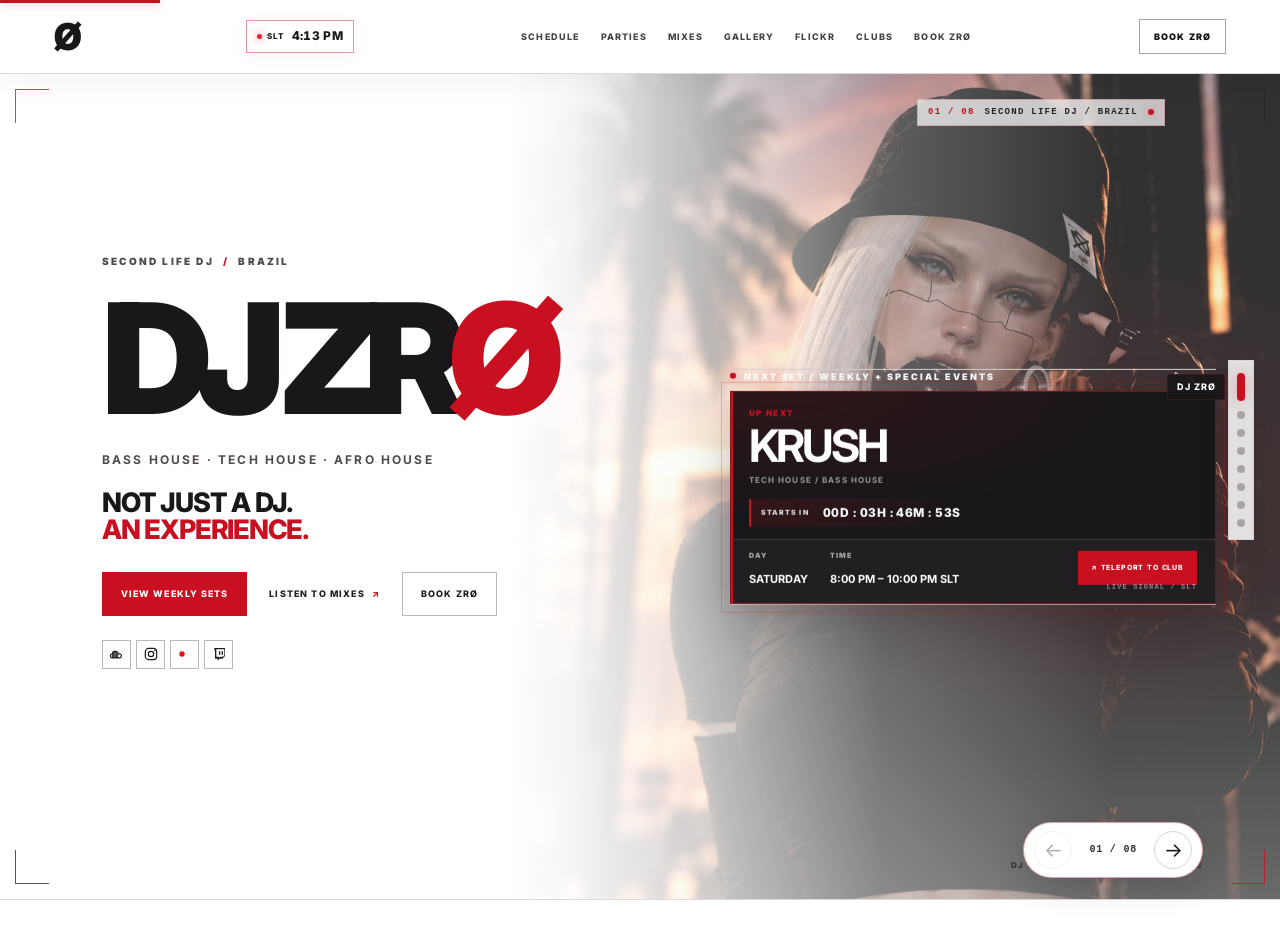
==== index.html @ ef388327 "Add one-time Music for the Soul set" ====
<!doctype html><html lang="en"><head><meta charset="utf-8"><meta name="viewport" content="width=device-width, initial-scale=1"><meta name="description" content="DJ ZRØ — Bass House, Tech House & Afro House. Second Life DJ, mixes, performances, gallery and bookings."><title>DJ ZRØ | Official Website</title><link rel="stylesheet" href="style.css?v=20261015-dc-rhythms-oct16"><link rel="stylesheet" href="presentation.css?v=20261119-minimal-agenda-4"></head><body><header class="topbar"><a class="logo" href="#home" aria-label="DJ ZRØ">Ø</a><div class="slt-clock" role="timer" aria-label="Second Life Time"><span class="slt-clock-label"><i aria-hidden="true"></i>SLT</span><time id="slt-time" aria-live="off">--:--</time></div><nav><a href="#agenda">SCHEDULE</a><a href="#festas">PARTIES</a><a href="#mixes">MIXES</a><a href="#gallery">GALLERY</a><a href="#flickr">FLICKR</a><a href="#residencies">CLUBS</a><a href="#booking">BOOK ZRØ</a></nav><div class="header-actions"><a class="top-book" href="#booking">BOOK ZRØ</a></div></header><main><section id="home" class="hero"><div class="hero-photo" aria-hidden="true"><img src="avatar-01.webp" alt="" fetchpriority="high"></div><div class="hero-content"><p class="eyebrow">SECOND LIFE DJ <span>/</span> BRAZIL</p><h1>DJ ZR<span>Ø</span></h1><p class="hero-sub">BASS HOUSE · TECH HOUSE · AFRO HOUSE</p><p class="hero-line">NOT JUST A DJ.<br><em>AN EXPERIENCE.</em></p><div class="hero-actions"><a class="button" href="#agenda">VIEW WEEKLY SETS</a><a class="text-link" href="#mixes">LISTEN TO MIXES <span>↗</span></a><a class="button hero-book-button" href="#booking">BOOK ZRØ</a></div><div class="hero-socials top-socials" aria-label="DJ ZRØ social links"><a href="https://soundcloud.com/zero9123892174515" target="_blank" rel="noopener noreferrer" aria-label="SoundCloud"><svg viewBox="0 0 24 24" aria-hidden="true" focusable="false"><path d="M2 14.1c0-1 .8-1.8 1.8-1.8.2 0 .4 0 .6.1A5.2 5.2 0 0 1 9.5 8c2.4 0 4.4 1.6 5 3.8h1.1a3 3 0 1 1 0 6H5.1A3.1 3.1 0 0 1 2 14.7v-.6Zm3-2.5v5.7m2-7.7v7.7m2-9.4v9.4m2-8.6v8.6m2-5.7v5.7" fill="none" stroke="currentColor" stroke-width="1.6" stroke-linecap="round" stroke-linejoin="round"/></svg></a><a href="https://www.instagram.com/zro.dj/" target="_blank" rel="noopener noreferrer" aria-label="Instagram"><svg viewBox="0 0 24 24" aria-hidden="true" focusable="false"><rect x="3.5" y="3.5" width="17" height="17" rx="5" fill="none" stroke="currentColor" stroke-width="1.8"/><circle cx="12" cy="12" r="4" fill="none" stroke="currentColor" stroke-width="1.8"/><circle cx="17.6" cy="6.8" r="1.1" fill="currentColor"/></svg></a><a href="https://www.flickr.com/people/199928464@N02/" target="_blank" rel="noopener noreferrer" aria-label="Flickr"><svg viewBox="0 0 24 24" aria-hidden="true" focusable="false"><circle cx="7.5" cy="12" r="4" fill="#e50914"/><circle cx="16.5" cy="12" r="4" fill="#f7f7f5"/></svg></a><a href="https://www.twitch.tv/sensessj" target="_blank" rel="noopener noreferrer" aria-label="Twitch"><svg viewBox="0 0 24 24" aria-hidden="true" focusable="false"><path d="M5 3h16v12l-4 4h-4l-3 3v-3H6V6l-1 1V3Zm3 2v11h4v2l2-2h4l2-2V5H8Zm4 3h2v5h-2V8Zm4 0h2v5h-2V8Z" fill="currentColor"/></svg></a></div></div><div class="hero-next-set next-set-section"><div class="next-set-label"><span class="live-dot" aria-hidden="true"></span><p class="eyebrow">NEXT SET / WEEKLY + SPECIAL EVENTS</p></div><div class="next-set-card"><div class="next-set-main"><span id="nextSetStatus">UP NEXT</span><h2 id="nextSetClub">KRUSH</h2><p id="nextSetStyle">TECH HOUSE / BASS HOUSE</p><div class="next-set-countdown" aria-label="Countdown to the next set"><span id="nextSetCountdownLabel">STARTS IN</span><b id="nextSetCountdown" aria-live="off">--D : --H : --M : --S</b></div></div><div class="next-set-meta"><div><span>DAY</span><b id="nextSetDay">TUESDAY</b></div><div><span>TIME</span><b id="nextSetTime">12:00 PM – 2:00 PM SLT</b></div><a id="nextSetTeleport" class="button" href="https://maps.secondlife.com/secondlife/Love%20is%20Love/74/9/2086" target="_blank" rel="noopener noreferrer">↗ TELEPORT TO CLUB</a></div></div></div><div class="hero-caption"><span>DJ ZRØ</span><i></i><span>LIVE IN SECOND LIFE</span></div></section><section id="agenda" class="section"><p class="eyebrow">01 / WEEKLY SETS</p><div class="agenda-head"><h2>WEEKLY<br><em>SETS.</em></h2><p>RESIDENTS + ONE-TIME SETS · ALL TIMES IN SLT</p></div><div class="agenda-list"><div class="event"><div><strong>MON</strong><small class="event-frequency is-weekly">WEEKLY</small></div><div><b>DJ ZRØ — SIRENS BEACH</b><span>WEEKLY RESIDENT SET · 12:00 AM – 2:00 AM SLT</span></div><div class="event-tag">MONDAY</div></div><div class="event"><div><strong>TUE</strong><small class="event-frequency is-weekly">WEEKLY</small></div><div><b>DJ ZRØ — KRUSH</b><span>TECH HOUSE / BASS HOUSE · 12:00 PM – 2:00 PM SLT</span></div><div class="event-tag">TUESDAY</div></div><div class="event special-event"><div><strong>TUE</strong><small class="event-frequency is-one-time">ONE-TIME</small><small class="event-date">DEC 15</small></div><div><b>DJ ZRØ — ONYX</b><span>ONE-TIME SET · 10:00 AM SLT</span></div><div class="event-tag">TUESDAY · DEC 15, 2026</div><div class="event-actions"><a class="teleport-button" href="https://maps.secondlife.com/secondlife/Angel%20Bliss/35/80/2502" target="_blank" rel="noopener noreferrer">↗ TELEPORT TO ONYX</a></div></div><div class="event"><div><strong>WED</strong><small class="event-frequency is-weekly">WEEKLY</small></div><div><b>DJ ZRØ — GOLDEN CROWS</b><span>WEEKLY RESIDENT SET · 10:30 PM – 12:00 AM SLT</span></div><div class="event-tag">WEDNESDAY</div></div><div class="event"><div><strong>FRI</strong><small class="event-frequency is-weekly">WEEKLY</small></div><div><b>DJ ZRØ — SOHO CLUB</b><span>TECH HOUSE / BASS HOUSE · 9:00 AM – 10:30 AM SLT</span></div><div class="event-tag">FRIDAY</div></div><div class="event special-event"><div><strong>FRI</strong><small class="event-frequency is-one-time">ONE-TIME</small><small class="event-date">NOV 27</small></div><div><b>DJ ZRØ — MUSIC FOR THE SOUL</b><span>TECH HOUSE · 10:00 AM SLT</span></div><div class="event-tag">FRIDAY · NOV 27, 2026</div><div class="event-actions"><a class="teleport-button" href="https://maps.secondlife.com/secondlife/Falling%20Rose/43/35/2006" target="_blank" rel="noopener noreferrer">↗ TELEPORT TO MUSIC FOR THE SOUL</a></div></div><div class="event"><div><strong>FRI</strong><small class="event-frequency is-weekly">WEEKLY</small></div><div><b>DJ ZRØ — GOLDEN CROWS</b><span>WEEKLY RESIDENT SET · 4:30 PM – 6:00 PM SLT</span></div><div class="event-tag">FRIDAY</div></div><div class="event"><div><strong>SAT</strong><small class="event-frequency is-weekly">WEEKLY</small></div><div><b>DJ ZRØ — MUSIC FOR THE SOUL</b><span>TECH HOUSE · 8:30 AM SLT</span></div><div class="event-tag">SATURDAY</div><div class="event-actions"><a class="teleport-button" href="https://maps.secondlife.com/secondlife/Falling%20Rose/43/35/2006" target="_blank" rel="noopener noreferrer">↗ TELEPORT TO MUSIC FOR THE SOUL</a></div></div><div class="event"><div><strong>SAT</strong><small class="event-frequency is-weekly">WEEKLY</small></div><div><b>DJ ZRØ — KRUSH</b><span>TECH HOUSE / BASS HOUSE · 8:00 PM – 10:00 PM SLT</span></div><div class="event-tag">SATURDAY</div></div><div class="event"><div><strong>SAT</strong><small class="event-frequency is-weekly">WEEKLY</small></div><div><b>DJ ZRØ — THE INDECENT CLUB</b><span>TECH HOUSE / BASS HOUSE · 10:30 PM – 12:00 AM SLT</span></div><div class="event-tag">SATURDAY</div><div class="event-actions"><a class="teleport-button" href="http://maps.secondlife.com/secondlife/Red%20Room/225/30/2010" target="_blank" rel="noopener noreferrer">↗ TELEPORT TO INDECENT</a></div></div></div><p class="note">Resident sets and one-time appearances. All times shown in SLT.</p></section><section id="festas" class="section parties-section" aria-labelledby="parties-title"><div class="parties-heading"><div><p class="eyebrow">FEATURED / PARTY FLYERS</p><h2 id="parties-title">PARTY<br><em>FLYERS.</em></h2></div><p class="parties-intro">DJ ZRØ · LIVE IN SECOND LIFE</p></div><div class="party-carousel" data-party-carousel role="region" aria-roledescription="carousel" aria-label="DJ ZRØ party flyers"><div class="party-carousel-toolbar"><span class="party-count" data-party-count aria-live="polite">01 <i>/</i> 05</span><div class="party-controls"><button class="party-arrow" type="button" data-party-prev aria-label="Previous flyer" aria-controls="party-track">←</button><button class="party-arrow" type="button" data-party-next aria-label="Next flyer" aria-controls="party-track">→</button></div></div><div class="party-track" id="party-track" tabindex="0" aria-label="Scroll through party flyers"><article class="party-card" data-event-date="2026-10-10" data-event-minute="1200" role="group" aria-roledescription="slide" aria-label="1 of 5"><button class="party-flyer-open" type="button" data-full="flyers/krush-night-2026-10-10.png" aria-label="Enlarge the Krush Night flyer"><span class="party-image-frame"><img src="flyers/krush-night-2026-10-10.png" alt="Club Krush presents DJ ZRØ Krush Night, Saturday October 10, 8 to 10 PM SLT" loading="lazy"></span><span class="party-open-label">OPEN FLYER <b>↗</b></span></button><div class="party-card-info"><div><span class="party-kicker">SATURDAY · OCT 10, 2026</span><h3>KRUSH NIGHT</h3><p>CLUB KRUSH <i>·</i> 8:00 PM – 10:00 PM SLT</p></div><span class="party-index">01</span></div></article><article class="party-card" data-event-date="2026-10-10" data-event-minute="1350" role="group" aria-roledescription="slide" aria-label="2 of 5"><button class="party-flyer-open" type="button" data-full="flyers/indecent-club-2026-10-10.png" aria-label="Enlarge The Indecent Club flyer"><span class="party-image-frame"><img src="flyers/indecent-club-2026-10-10.png" alt="Special set by DJ ZRØ at The Indecent Club, Saturday October 10, 10:30 PM to midnight SLT" loading="lazy"></span><span class="party-open-label">OPEN FLYER <b>↗</b></span></button><div class="party-card-info"><div><span class="party-kicker">SATURDAY · OCT 10, 2026 · SPECIAL SET</span><h3>THE INDECENT CLUB</h3><p>DJ ZRØ <i>·</i> 10:30 PM – 12:00 AM SLT</p></div><span class="party-index">02</span></div></article><article class="party-card" data-event-date="2026-10-24" data-event-minute="1020" role="group" aria-roledescription="slide" aria-label="3 of 5"><button class="party-flyer-open" type="button" data-full="flyers/sim-launch-party-2026-10-24.webp" aria-label="Enlarge the SIM Launch Party flyer"><span class="party-image-frame"><img src="flyers/sim-launch-party-2026-10-24.webp" alt="SIM Launch Party at Rootwoven Studios, Saturday October 24, DJ ZRØ at 5 PM SLT" loading="lazy"></span><span class="party-open-label">OPEN FLYER <b>↗</b></span></button><div class="party-card-info"><div><span class="party-kicker">SATURDAY · OCT 24, 2026 · SPECIAL EVENT</span><h3>SIM LAUNCH PARTY</h3><p>ROOTWOVEN STUDIOS <i>·</i> 5:00 PM SLT</p></div><span class="party-index">03</span></div></article><article class="party-card" data-event-date="2026-10-15" data-event-minute="1020" role="group" aria-roledescription="slide" aria-label="4 of 5"><button class="party-flyer-open" type="button" data-full="flyers/melt-festival-2026-10-15.webp" aria-label="Enlarge the M.E.L.T Festival flyer"><span class="party-image-frame"><img src="flyers/melt-festival-2026-10-15.webp" alt="M.E.L.T Festival, October 15 to 18, 2026, DJ ZRØ on the House lineup Thursday October 15 at 5 PM SLT" loading="lazy"></span><span class="party-open-label">OPEN FLYER <b>↗</b></span></button><div class="party-card-info"><div><span class="party-kicker">THURSDAY · OCT 15, 2026 · FESTIVAL SET</span><h3>M.E.L.T FESTIVAL</h3><p>DJ ZRØ <i>·</i> 5:00 PM SLT</p></div><span class="party-index">04</span></div></article><article class="party-card" data-event-date="2026-10-15" data-event-minute="1320" role="group" aria-roledescription="slide" aria-label="5 of 5"><button class="party-flyer-open" type="button" data-full="flyers/onyx-deep-house-oct-15.png" aria-label="Enlarge the ONYX Deep House flyer"><span class="party-image-frame"><img src="flyers/onyx-deep-house-oct-15.png" alt="ONYX Club presents DJ ZRØ Deep House Set, Thursday October 15, 10 PM SLT" loading="lazy"></span><span class="party-open-label">OPEN FLYER <b>↗</b></span></button><div class="party-card-info"><div><span class="party-kicker">THURSDAY · OCT 15 · SPECIAL SET</span><h3>ONYX DEEP HOUSE</h3><p>ONYX CLUB <i>·</i> 10:00 PM SLT</p></div><span class="party-index">05</span></div></article></div><p class="party-swipe-hint">DRAG OR USE THE ARROWS TO EXPLORE</p></div></section><section class="proof-strip"><div><b>ENERGY</b><span>BUILT FOR THE DANCEFLOOR</span></div><div><b>VERSATILITY</b><span>HOUSE · TECH · AFRO</span></div><div><b>PRESENCE</b><span>VISUAL IDENTITY & ATTITUDE</span></div><div><b>PROFESSIONAL</b><span>READY FOR YOUR LINEUP</span></div></section><section id="mixes" class="section mixes"><p class="eyebrow">02 / DJ MIXES</p><div class="agenda-head"><div><h2>LISTEN<br><em>BEFORE YOU BOOK.</em></h2><p class="section-lead">Get a taste of the ZRØ experience.</p></div><p>SOUNDCLOUD / RECORDED SETS</p></div><div class="mix-list"><article class="mix-card featured-mix"><div class="mix-number">01</div><div class="mix-info"><span class="mix-kicker">FEATURED SET</span><h3>DJ ZRØ — BASS / TECH HOUSE SET 01</h3><p>BASS HOUSE · TECH HOUSE · SOUNDCLOUD</p></div><div class="mix-preview-controls"><div><span class="mix-preview-label">30-SECOND PREVIEW</span><span class="mix-preview-status" id="mix-preview-status" aria-live="polite">READY TO PLAY</span></div><button class="mix-preview-button" id="mix-preview-button" type="button" disabled>PLAY PREVIEW</button></div><iframe id="featured-mix-player" title="DJ ZRØ Bass Tech House Set 01 — 30-second preview" aria-hidden="true" tabindex="-1" loading="eager" allow="autoplay" src="https://w.soundcloud.com/player/?url=https%3A%2F%2Fsoundcloud.com%2Fzero9123892174515%2Fdj-zro-bass-tech-house-set-01&color=%23e31b23&auto_play=false&hide_related=true&show_comments=false&show_user=true&show_reposts=false&show_teaser=false&show_artwork=false"></iframe></article><article class="mix-card"><div class="mix-number">02</div><div class="mix-info"><h3>DJ ZRØ — ELECTRO MIX</h3><p>ELECTRO HOUSE · CLUB · SOUNDCLOUD</p></div><iframe title="DJ ZRØ Electro Mix — 30-second preview" aria-hidden="true" tabindex="-1" loading="eager" allow="autoplay" src="https://w.soundcloud.com/player/?url=https%3A%2F%2Fsoundcloud.com%2Fzero9123892174515%2Felectro-mix&color=%23e31b23&auto_play=false&hide_related=true&show_comments=false&show_user=true&show_reposts=false&show_teaser=false&show_artwork=false"></iframe></article><article class="mix-card"><div class="mix-number">03</div><div class="mix-info"><h3>DJ ZRØ — MIX 01</h3><p>DJ SET · SECOND LIFE · SOUNDCLOUD</p></div><iframe title="DJ ZRØ Mix 01 — 30-second preview" aria-hidden="true" tabindex="-1" loading="eager" allow="autoplay" src="https://w.soundcloud.com/player/?url=https%3A%2F%2Fsoundcloud.com%2Fzero9123892174515%2Fdj-zero-mix1&color=%23e31b23&auto_play=false&hide_related=true&show_comments=false&show_user=true&show_reposts=false&show_teaser=false&show_artwork=false"></iframe></article></div></section><section id="gallery" class="section gallery-section"><div class="gallery-heading"><div><p class="eyebrow">03 / SL GALLERY</p><h2>LIVE <em>MOMENTS.</em></h2></div><p class="gallery-intro">SECOND LIFE / DJ ZRØ</p></div><div class="photo-gallery-toolbar"><span class="photo-count" data-photo-count aria-live="polite">01 <i>/</i> 13</span><div class="photo-controls"><button class="photo-arrow" type="button" data-photo-prev aria-label="Previous photo" aria-controls="photo-track">←</button><button class="photo-arrow" type="button" data-photo-next aria-label="Next photo" aria-controls="photo-track">→</button></div></div><div class="photo-grid" id="photo-track" tabindex="0" role="region" aria-roledescription="carousel" aria-label="DJ ZRØ live photos"><figure class="photo-card"><button class="photo-button" type="button" data-full="photos/photo-01.webp"><img src="photos/photo-01.webp" alt="DJ ZRØ — Live set in Second Life" loading="lazy"><span class="photo-overlay"><b>01</b><span>Live set</span></span></button></figure><figure class="photo-card"><button class="photo-button" type="button" data-full="photos/photo-02.webp"><img src="photos/photo-02.webp" alt="DJ ZRØ — DJ booth in Second Life" loading="lazy"><span class="photo-overlay"><b>02</b><span>DJ booth</span></span></button></figure><figure class="photo-card"><button class="photo-button" type="button" data-full="photos/photo-03.webp"><img src="photos/photo-03.webp" alt="DJ ZRØ — Live performance" loading="lazy"><span class="photo-overlay"><b>03</b><span>Performance</span></span></button></figure><figure class="photo-card"><button class="photo-button" type="button" data-full="photos/photo-04.webp"><img src="photos/photo-04.webp" alt="DJ ZRØ — Night session" loading="lazy"><span class="photo-overlay"><b>04</b><span>Night session</span></span></button></figure><figure class="photo-card"><button class="photo-button" type="button" data-full="photos/photo-05.webp"><img src="photos/photo-05.webp" alt="DJ ZRØ — Club night" loading="lazy"><span class="photo-overlay"><b>05</b><span>Club night</span></span></button></figure><figure class="photo-card"><button class="photo-button" type="button" data-full="photos/photo-06.webp"><img src="photos/photo-06.webp" alt="DJ ZRØ — On stage" loading="lazy"><span class="photo-overlay"><b>06</b><span>On stage</span></span></button></figure><figure class="photo-card"><button class="photo-button" type="button" data-full="photos/photo-07.webp"><img src="photos/photo-07.webp" alt="DJ ZRØ — Crowd and dancefloor" loading="lazy"><span class="photo-overlay"><b>07</b><span>Dancefloor</span></span></button></figure><figure class="photo-card"><button class="photo-button" type="button" data-full="photos/photo-08.webp"><img src="photos/photo-08.webp" alt="DJ ZRØ — Second Life event" loading="lazy"><span class="photo-overlay"><b>08</b><span>Event</span></span></button></figure><figure class="photo-card"><button class="photo-button" type="button" data-full="photos/photo-09.webp"><img src="photos/photo-09.webp" alt="DJ ZRØ — Live club session" loading="lazy"><span class="photo-overlay"><b>09</b><span>Live session</span></span></button></figure><figure class="photo-card"><button class="photo-button" type="button" data-full="photos/photo-10.webp"><img src="photos/photo-10.webp" alt="DJ ZRØ — DJ set at night" loading="lazy"><span class="photo-overlay"><b>10</b><span>DJ set</span></span></button></figure><figure class="photo-card"><button class="photo-button" type="button" data-full="photos/photo-11.webp"><img src="photos/photo-11.webp" alt="DJ ZRØ — Outdoor live set" loading="lazy"><span class="photo-overlay"><b>11</b><span>Outdoor set</span></span></button></figure><figure class="photo-card"><button class="photo-button" type="button" data-full="photos/photo-12.webp"><img src="photos/photo-12.webp" alt="DJ ZRØ — Beach club session" loading="lazy"><span class="photo-overlay"><b>12</b><span>Beach club</span></span></button></figure><figure class="photo-card"><button class="photo-button" type="button" data-full="photos/photo-13.webp"><img src="photos/photo-13.webp" alt="DJ ZRØ — Open-air DJ set" loading="lazy"><span class="photo-overlay"><b>13</b><span>Open air</span></span></button></figure></div><p class="photo-swipe-hint">SCROLL OR USE THE ARROWS TO EXPLORE</p></section><section id="flickr" class="section flickr-section"><div class="gallery-heading flickr-heading"><div><p class="eyebrow">FLICKR / PHOTO STREAM</p><h2>ZRØ ON <em>FLICKR.</em></h2></div><p class="gallery-intro">LATEST PUBLIC PHOTOS</p></div><div class="flickr-toolbar"><p id="flickr-status" aria-live="polite">Loading recent photos…</p><a href="https://www.flickr.com/photos/199928464@N02/" target="_blank" rel="noopener noreferrer">OPEN MY FLICKR ↗</a></div><div class="flickr-grid" id="flickr-grid" aria-label="Recent photos from DJ ZRØ on Flickr"><noscript>Enable JavaScript to load photos. <a href="https://www.flickr.com/photos/199928464@N02/">Open the Flickr photostream ↗</a></noscript></div></section><section id="residencies" class="section residencies-section"><p class="eyebrow">04 / RESIDENCIES</p><div class="agenda-head"><h2>RESIDENT<br><em>CLUBS.</em></h2><p>SECOND LIFE / RESIDENT CLUBS + SPECIAL SETS</p></div><div class="residency-showcase"><article class="residency-card residency-onyx"><div class="residency-overlay"></div><div class="residency-content"><div class="residency-logo-frame"><img src="onyx-lounge-logo.png" alt="ONYX Lounge club logo" loading="lazy" decoding="async"></div><div class="club-details"><span class="resident-label">SPECIAL SETS</span><h3>ONYX LOUNGE</h3><div class="residency-times"><p><b>TUE · OCT 13</b><span>AFRO HOUSE · 11 AM – 12 PM SLT</span></p><p><b>THU · OCT 15</b><span>DEEP HOUSE · 10 AM SLT</span></p></div><small>ONE-TIME APPEARANCES</small><a class="residency-button" href="https://maps.secondlife.com/secondlife/Angel%20Bliss/35/80/2502" target="_blank" rel="noopener noreferrer">↗ TELEPORT TO ONYX</a></div></div></article><article class="residency-card residency-indecent"><div class="residency-overlay"></div><div class="residency-content"><div class="residency-logo-frame"><img src="indecent-club-logo.webp" alt="The Indecent Club logo" loading="lazy" decoding="async"></div><div class="club-details"><span class="resident-label">WEEKLY RESIDENT</span><h3>THE INDECENT</h3><div class="residency-times"><p><b>SATURDAY</b><span>10:30 PM – 12 AM SLT</span></p></div><small>TECH HOUSE / BASS HOUSE</small><a class="residency-button" href="http://maps.secondlife.com/secondlife/Red%20Room/225/30/2010" target="_blank" rel="noopener noreferrer">↗ TELEPORT TO INDECENT</a></div></div></article><article class="residency-card residency-krush"><div class="residency-overlay"></div><div class="residency-content"><div class="residency-logo-frame"><img src="krush-club-logo.png" alt="Krush LGBTQIAP+ Club" loading="lazy" decoding="async"></div><div class="club-details"><span class="resident-label">WEEKLY RESIDENT</span><h3>KRUSH</h3><div class="residency-times"><p><b>TUESDAY</b><span>12 PM – 2 PM SLT</span></p><p><b>SATURDAY</b><span>8 PM – 10 PM SLT</span></p></div><small>TECH HOUSE / BASS HOUSE</small><a class="residency-button" href="https://maps.secondlife.com/secondlife/Love%20is%20Love/74/9/2086" target="_blank" rel="noopener noreferrer">↗ TELEPORT TO KRUSH</a></div></div></article><article class="residency-card residency-soho"><div class="residency-overlay"></div><div class="residency-content"><div class="residency-logo-frame"><img src="soho-club-logo.png" alt="Club SOHO — Second Life Finest Music Club" loading="lazy" decoding="async"></div><div class="club-details"><span class="resident-label">WEEKLY RESIDENT</span><h3>SOHO CLUB</h3><div class="residency-times"><p><b>FRIDAY</b><span>9 AM – 10:30 AM SLT</span></p></div><small>TECH HOUSE / BASS HOUSE</small><a class="residency-button" href="https://maps.secondlife.com/secondlife/Soho%20Island/60/192/3024" target="_blank" rel="noopener noreferrer">↗ TELEPORT TO SOHO</a></div></div></article></div></section><section id="booking" class="section booking"><p class="eyebrow">05 / BOOK ZRØ</p><div class="booking-layout"><div><h2>LOOKING<br><em>FOR A DJ?</em></h2><p>Bring ZRØ to your next night. Available for residencies, guest sets, special events and collaborations in Second Life.</p></div><div class="booking-availability"><span>AVAILABLE FOR</span><b>RESIDENCIES</b><b>GUEST SETS</b><b>SPECIAL EVENTS</b><b>COLLABORATIONS</b></div></div><div class="booking-actions"><a class="button" href="https://discord.com/users/110883002162163712" target="_blank" rel="noopener">CONTACT ON DISCORD</a><a class="button secondary-button" href="secondlife:///app/agent/1fa11d04-981d-486b-bab1-ff6a882ec7e6/about">CONTACT IN SECOND LIFE</a><a class="button secondary-button press-download" href="DJ_ZRO_EPK_Press_Kit_v2.pdf" download="DJ_ZRO_EPK_Press_Kit_v2.pdf">DOWNLOAD PRESS KIT</a></div></section></main><div class="lightbox" aria-hidden="true"><button class="lightbox-close" type="button" aria-label="Close photo">×</button><img class="lightbox-image" src="" alt=""></div><footer><span>DJ ZRØ</span><span>SECOND LIFE / BRAZIL</span><span>© 2026</span><a href="DJ_ZRO_EPK_Press_Kit_v2.pdf" download="DJ_ZRO_EPK_Press_Kit_v2.pdf">PRESS KIT</a></footer><script src="script.js?v=20261121-music-soul-nov27"></script></body></html>
---- style.css ----
@import url('https://fonts.googleapis.com/css2?family=Inter:wght@400;500;600;700;800;900&display=swap');

:root{--black:#050505;--surface:#0b0b0c;--surface-2:#111112;--white:#f7f7f5;--muted:#929296;--line:#272729;--red:#e50914;--red-hot:#ff2430;--max:1440px;--ease:cubic-bezier(.2,.7,.25,1)}
*{box-sizing:border-box}
html{scroll-behavior:smooth;scroll-padding-top:80px}
body{margin:0;background:var(--black);color:var(--white);font-family:Inter,Arial,sans-serif;line-height:1.55;overflow-x:hidden}
a{color:inherit;text-decoration:none}
button{font:inherit}
::selection{background:var(--red);color:#fff}

.topbar{height:72px;padding:0 clamp(20px,5vw,76px);display:flex;align-items:center;justify-content:space-between;gap:18px;border-bottom:1px solid var(--line);position:sticky;top:0;background:rgba(5,5,5,.94);backdrop-filter:blur(14px);z-index:20;transition:transform .3s var(--ease)}
.logo{font-size:37px;font-weight:900;letter-spacing:-.09em;line-height:1}
.topbar nav{display:flex;align-items:center;gap:clamp(12px,1.65vw,25px);font-size:9px;font-weight:800;letter-spacing:.13em;white-space:nowrap}
.topbar nav a{color:#aaa;padding:10px 0;transition:color .2s;position:relative}
.topbar nav a:after{content:"";height:2px;background:var(--red);position:absolute;left:0;right:100%;bottom:3px;transition:right .2s}
.topbar nav a:hover,.topbar nav a.active{color:#fff}.topbar nav a:hover:after,.topbar nav a.active:after{right:0}.topbar nav a.active{color:var(--red-hot);background:rgba(229,9,20,.12);border:1px solid rgba(229,9,20,.48);border-radius:3px;padding:9px 9px;margin:0 -9px;box-shadow:0 0 16px rgba(229,9,20,.18),inset 0 0 8px rgba(229,9,20,.08);text-shadow:0 0 10px rgba(229,9,20,.55)}.topbar nav a.active:after{height:3px;box-shadow:0 0 9px rgba(229,9,20,.82)}
.header-actions{display:flex;align-items:center;gap:15px}.slt-clock{display:flex;align-items:center;gap:8px;padding:6px 10px;border:1px solid rgba(229,9,20,.35);background:linear-gradient(120deg,rgba(229,9,20,.1),rgba(11,11,12,.86) 65%);box-shadow:0 0 16px rgba(229,9,20,.08);white-space:nowrap;font-variant-numeric:tabular-nums}.slt-clock-label{display:flex;align-items:center;gap:5px;color:#aaa;font-size:8px;font-weight:800;letter-spacing:.13em}.slt-clock-label i{width:5px;height:5px;border-radius:50%;background:var(--red-hot);box-shadow:0 0 8px rgba(229,9,20,.8)}.slt-clock time{color:#fff;font-size:12px;font-weight:800;letter-spacing:.025em}.top-socials{display:flex;gap:5px}.top-socials a{width:29px;height:29px;display:grid;place-items:center;border:1px solid var(--line);color:#aaa;font-size:8px;font-weight:800;transition:all .2s}.top-socials a:hover{color:#fff;border-color:var(--red)}
.top-book{font-size:9px;font-weight:900;letter-spacing:.13em;color:#fff;border:1px solid #555;padding:10px 14px;transition:all .2s}.top-book:hover{background:var(--red);border-color:var(--red)}
.eyebrow{font-size:9px;letter-spacing:.22em;font-weight:800;color:var(--muted);margin:0 0 20px}.eyebrow span{color:var(--red);padding:0 5px}

/* Editorial artist banner */
.hero{min-height:clamp(520px,66vh,760px);max-width:var(--max);margin:auto;padding:70px clamp(24px,6vw,90px);display:flex;align-items:center;position:relative;isolation:isolate;overflow:hidden;background:#050505;border-bottom:1px solid #29292b}
.hero-photo{position:absolute;inset:0 0 0 37%;z-index:-1;overflow:hidden}.hero-photo img{width:100%;height:100%;display:block;object-fit:cover;object-position:center top;filter:grayscale(1) contrast(1.12) brightness(.76)}
.hero-photo:after{content:"";position:absolute;inset:0;background:linear-gradient(90deg,#050505 0%,rgba(5,5,5,.82) 12%,rgba(5,5,5,.12) 58%,rgba(5,5,5,.1) 100%),linear-gradient(0deg,rgba(5,5,5,.8),transparent 34%),radial-gradient(ellipse at 78% 60%,rgba(229,9,20,.18),transparent 38%)}
.hero-content{width:min(780px,70%);position:relative;z-index:2}.hero .eyebrow{color:#d2d2d4;margin-bottom:26px}
.hero h1{font-size:clamp(76px,12vw,178px);line-height:.82;margin:0;letter-spacing:-.105em;font-weight:900;white-space:nowrap}.hero h1 span{color:var(--red)}
.hero-sub{font-size:clamp(9px,1vw,12px);font-weight:700;letter-spacing:.18em;margin:30px 0 19px;color:#dedede}
.hero-line{font-size:clamp(18px,2.1vw,29px);font-weight:800;line-height:1.02;letter-spacing:-.045em;margin:0 0 28px}.hero-line em{font-style:normal;color:var(--red)}
.hero-actions{display:flex;align-items:center;gap:22px;flex-wrap:wrap}.button{min-height:44px;padding:12px 18px;display:inline-flex;align-items:center;justify-content:center;background:var(--red);border:1px solid var(--red);color:#fff;font-size:9px;font-weight:800;letter-spacing:.12em;cursor:pointer;transition:background .2s,border-color .2s}.button:hover{background:var(--red-hot);border-color:var(--red-hot)}
.hero-socials{margin-top:24px}
.text-link{font-size:9px;font-weight:800;letter-spacing:.13em;color:#ddd;transition:color .2s}.text-link:hover{color:#fff}.text-link span{color:var(--red);padding-left:4px}
.hero-caption{position:absolute;right:clamp(24px,6vw,90px);bottom:28px;z-index:2;display:flex;align-items:center;gap:12px;color:#eee;font-size:8px;font-weight:800;letter-spacing:.16em}.hero-caption i{width:24px;height:1px;background:var(--red)}

.proof-strip{max-width:var(--max);margin:auto;padding:0 clamp(24px,6vw,90px);display:grid;grid-template-columns:repeat(4,1fr);border-bottom:1px solid var(--line);background:var(--black)}
.proof-strip>div{min-height:72px;padding:17px 18px;display:flex;flex-direction:column;justify-content:center;border-right:1px solid var(--line)}.proof-strip>div:first-child{padding-left:0}.proof-strip>div:last-child{border-right:0}
.proof-strip b{font-size:9px;letter-spacing:.13em;margin-bottom:3px}.proof-strip span{font-size:8px;letter-spacing:.1em;color:var(--muted)}
.section{max-width:var(--max);margin:auto;padding:clamp(64px,7vw,104px) clamp(24px,6vw,90px);border-top:1px solid var(--line);position:relative;background:var(--black)}
.section h2{font-size:clamp(43px,6.4vw,92px);line-height:.9;letter-spacing:-.075em;margin:0;font-weight:900}.section h2 em{font-style:normal;color:var(--red)}
.artist-section{background:#080809;overflow:hidden}.artist-section:before{content:"01 / THE ARTIST";display:block;font-size:9px;letter-spacing:.2em;font-weight:800;color:var(--muted);margin:0 0 24px}
.artist-intro{display:none}.artist-feature{display:grid;grid-template-columns:minmax(0,1.45fr) minmax(250px,.55fr);gap:1px;background:var(--line);border:1px solid var(--line)}
.artist-image-wrap{position:relative;min-height:500px;background:#050505;overflow:hidden}.artist-image-wrap img{display:block;width:100%;height:100%;min-height:500px;object-fit:cover;object-position:center 20%;filter:grayscale(.35) contrast(1.06) brightness(.88);transition:filter .5s}.artist-image-wrap:hover img{filter:grayscale(0) contrast(1.06) brightness(.98)}
.artist-image-wrap:after{content:"";position:absolute;inset:40% 0 0;background:linear-gradient(transparent,rgba(0,0,0,.75));pointer-events:none}.artist-image-label{position:absolute;left:24px;right:24px;bottom:20px;z-index:2;display:flex;justify-content:space-between;font-size:8px;font-weight:800;letter-spacing:.16em}.artist-image-label b{color:var(--red)}
.artist-side{background:#0a0a0b;padding:38px;display:flex;flex-direction:column;justify-content:flex-end;min-height:500px;border-left:1px solid var(--line)}.artist-side h3{font-size:clamp(42px,5vw,70px);line-height:.87;letter-spacing:-.065em;margin:0 0 22px;font-weight:900}.artist-side h3 em{font-style:normal;color:var(--red)}.artist-side p:not(.eyebrow){font-size:12px;line-height:1.7;color:#aaa;max-width:280px;margin:0}.artist-copy p{color:#aaa}.artist-tags{display:flex;flex-wrap:wrap;gap:8px;margin-top:22px}.artist-tags span{font-size:8px;letter-spacing:.12em;border-bottom:1px solid var(--red);padding:0 0 4px;margin-right:8px}
.agenda-head{display:flex;align-items:flex-end;justify-content:space-between;gap:28px;margin:24px 0 44px}.agenda-head>p{font-size:8px;letter-spacing:.16em;font-weight:800;color:var(--muted);margin:0 0 4px}.section-lead{font-size:14px!important;letter-spacing:0!important;font-weight:400!important;color:#aaa!important;margin:16px 0 0!important}
.mixes{background:#080809}.mixes .eyebrow{color:var(--muted)}.mix-list{display:grid;grid-template-columns:repeat(2,minmax(0,1fr));gap:0;border-top:1px solid var(--line);border-bottom:1px solid var(--line)}
.mix-card{background:transparent;padding:22px 16px;display:grid;grid-template-columns:30px minmax(0,1fr);gap:12px;align-items:start;position:relative;border-bottom:1px solid var(--line)}.mix-card:hover{background:#0e0e0f}.featured-mix{grid-column:1/-1;padding:24px 16px;background:#09090a}.mix-number{font-size:9px;font-weight:800;color:#777;letter-spacing:.1em}.mix-info h3{font-size:15px;line-height:1.2;margin:0 0 6px;letter-spacing:-.02em}.mix-info p{font-size:8px;letter-spacing:.12em;font-weight:700;color:#929296;margin:0 0 12px}.mix-kicker{display:inline-block;color:var(--red);font-size:8px;font-weight:900;letter-spacing:.18em;margin-bottom:7px}.mix-card iframe{grid-column:1/-1;width:100%;height:108px;border:0;background:#050505}.featured-mix iframe{height:132px}
.gallery-section{background:#050505}.photo-grid{display:grid;grid-template-columns:repeat(3,1fr);gap:8px}.photo-card{margin:0;overflow:hidden;background:#0b0b0c}.photo-button{display:block;position:relative;width:100%;padding:0;border:0;background:none;cursor:pointer;overflow:hidden;aspect-ratio:16/10}.photo-button:focus-visible,.party-arrow:focus-visible,.party-track:focus-visible,.party-flyer-open:focus-visible{outline:2px solid var(--red);outline-offset:3px}.photo-button img{display:block;width:100%;height:100%;object-fit:cover;filter:grayscale(.35);transition:transform .5s var(--ease),filter .5s}.photo-button:after{content:"";position:absolute;inset:0;background:linear-gradient(transparent 48%,rgba(0,0,0,.72))}.photo-button:hover img{transform:scale(1.03);filter:grayscale(0)}.photo-overlay{position:absolute;left:14px;right:14px;bottom:12px;z-index:2;display:flex;justify-content:space-between;color:#fff;font-size:8px;letter-spacing:.12em;text-transform:uppercase}.photo-overlay b{color:var(--red);font-size:10px}
.lightbox{position:fixed;inset:0;background:rgba(0,0,0,.96);display:flex;align-items:center;justify-content:center;padding:5vw;opacity:0;visibility:hidden;transition:opacity .2s,visibility .2s;z-index:50}.lightbox.open{opacity:1;visibility:visible}.lightbox-image{max-width:94vw;max-height:88vh;object-fit:contain}.lightbox-close{position:absolute;top:18px;right:28px;border:0;background:none;color:#fff;font-size:40px;cursor:pointer}.lightbox-close:hover{color:var(--red)}

.agenda-list{border-top:1px solid var(--line)}.event{display:grid;grid-template-columns:150px minmax(0,1fr) auto auto;align-items:center;gap:20px;padding:20px 0;border-bottom:1px solid var(--line)}.event>div:first-child{display:flex;align-items:baseline;gap:10px}.event strong{font-size:32px;line-height:1;color:#fff;letter-spacing:-.06em}.event small,.event span{display:block;color:#999;font-size:8px;letter-spacing:.11em;line-height:1.6}.event b{font-size:12px;display:block;margin-bottom:6px}.event-tag{text-align:right;font-size:8px;font-weight:800;letter-spacing:.1em;color:#bbb}.event-actions{display:flex;align-items:center;justify-content:flex-end}.teleport-button{display:inline-flex;align-items:center;justify-content:center;border:1px solid #454548;color:#fff;padding:9px 11px;font:800 8px Inter,Arial,sans-serif;letter-spacing:.1em;white-space:nowrap;transition:all .2s}.teleport-button:hover{background:var(--red);border-color:var(--red)}.special-event{border-left:2px solid var(--red);padding-left:16px}.note{color:#888;font-size:9px;line-height:1.6;margin-top:18px}

.parties-section{background:#080809;overflow:hidden;padding-top:clamp(52px,5vw,76px);padding-bottom:clamp(58px,6vw,88px)}.parties-heading{display:flex;align-items:flex-end;justify-content:space-between;gap:24px;margin-bottom:25px}.parties-heading .eyebrow{margin-bottom:12px;color:var(--red)}.parties-heading h2{font-size:clamp(42px,5.5vw,74px)}.parties-intro{margin:0 0 6px;color:#999;font-size:8px;font-weight:800;letter-spacing:.17em}
.party-carousel{position:relative}.party-carousel-toolbar{display:flex;align-items:center;justify-content:space-between;margin-bottom:10px}.party-count{color:#eee;font-size:9px;font-weight:800;letter-spacing:.12em}.party-count i{color:#666;font-style:normal;padding:0 5px}.party-controls{display:flex;gap:6px}.party-arrow{width:38px;height:38px;border:1px solid #373739;background:transparent;color:#fff;font-size:17px;cursor:pointer;transition:background .2s,border-color .2s,opacity .2s}.party-arrow:hover:not(:disabled){background:var(--red);border-color:var(--red)}.party-arrow:disabled{opacity:.3;cursor:default}
.party-track{display:flex;gap:14px;overflow-x:auto;overscroll-behavior-inline:contain;scroll-snap-type:x mandatory;scroll-behavior:smooth;scrollbar-width:none;padding:2px 2px 8px;touch-action:pan-x;cursor:grab}.party-track:active{cursor:grabbing}.party-track::-webkit-scrollbar{display:none}.party-card{flex:0 0 min(42vw,510px);min-width:0;scroll-snap-align:start;background:#050505}.party-flyer-open{position:relative;display:block;width:100%;padding:0;border:0;background:#050505;color:#fff;cursor:zoom-in;overflow:hidden}.party-image-frame{display:grid;place-items:center;width:100%;aspect-ratio:4/4.8;overflow:hidden;background:#050505}.party-image-frame img{display:block;width:100%;height:100%;object-fit:contain;transition:transform .35s}.party-flyer-open:hover .party-image-frame img{transform:scale(1.015)}.party-open-label{position:absolute;inset:auto 0 0;display:flex;justify-content:space-between;padding:11px 13px;background:linear-gradient(transparent,rgba(0,0,0,.84));font-size:7px;font-weight:900;letter-spacing:.16em;text-align:left}.party-open-label b{color:var(--red);font-size:15px}.party-card-info{display:flex;align-items:flex-end;justify-content:space-between;gap:14px;padding:14px 0 17px;border-bottom:1px solid var(--line)}.party-kicker{display:block;color:#999;font-size:7px;font-weight:800;letter-spacing:.13em;margin-bottom:6px}.party-card-info h3{margin:0;font-size:clamp(16px,1.8vw,22px);line-height:1.1;letter-spacing:-.03em}.party-card-info p{margin:7px 0 0;color:#999;font-size:8px;font-weight:700;letter-spacing:.08em;line-height:1.5}.party-card-info p i{color:var(--red);font-style:normal;padding:0 3px}.party-index{color:#555;font-size:20px;font-weight:800}.party-swipe-hint{margin:8px 0 0;color:#777;font-size:7px;font-weight:800;letter-spacing:.13em}

.next-set-section{background:#080809;border-top:1px solid var(--line);border-bottom:1px solid var(--line)}.next-set-label{display:flex;align-items:center;gap:10px;margin-bottom:18px}.next-set-label .eyebrow{margin:0;color:#ddd}.live-dot{width:6px;height:6px;border-radius:50%;background:var(--red);box-shadow:0 0 12px rgba(229,9,20,.65);animation:livePulse 1.6s ease-in-out infinite}.next-set-card{display:grid;grid-template-columns:1.1fr .9fr;border:1px solid var(--line);background:#050505;position:relative;overflow:hidden}.next-set-card:before{content:"";position:absolute;left:0;top:0;bottom:0;width:2px;background:var(--red)}.next-set-main{padding:clamp(24px,4vw,48px)}.next-set-main>span{display:block;color:var(--red);font-size:8px;font-weight:900;letter-spacing:.18em;margin-bottom:12px}.next-set-main h2{font-size:clamp(45px,6vw,86px);line-height:.86;letter-spacing:-.07em;margin:0}.next-set-main p{color:#999;font-size:9px;font-weight:700;letter-spacing:.14em;margin:18px 0 0}.next-set-meta{padding:24px;border-left:1px solid var(--line);display:flex;flex-direction:column;justify-content:center;gap:14px}.next-set-meta>div span{display:block;color:#888;font-size:7px;font-weight:900;letter-spacing:.16em;margin-bottom:4px}.next-set-meta>div b{font-size:13px}.next-set-meta .button{align-self:flex-start;margin-top:3px}
.residencies-section{background:#080809}.residency-showcase{display:grid;grid-template-columns:repeat(3,minmax(0,1fr));gap:8px}.residency-card{min-height:390px;position:relative;overflow:hidden;border:1px solid var(--line);background:#09090a;transition:border-color .2s}.residency-card:hover{border-color:#777}.residency-card:before{content:"";position:absolute;inset:0;z-index:0;background:inherit;transition:transform .35s}.residency-card:hover:before{transform:scale(1.02)}.residency-krush{background:radial-gradient(ellipse at 70% 0%,rgba(229,9,20,.11),transparent 45%),#09090a}.residency-soho{background:radial-gradient(ellipse at 70% 0%,rgba(255,255,255,.06),transparent 45%),#09090a}.residency-indecent{background:radial-gradient(ellipse at 70% 0%,rgba(229,9,20,.08),transparent 45%),#09090a}.residency-overlay{position:absolute;inset:0;background:linear-gradient(180deg,transparent 15%,rgba(0,0,0,.9) 100%);z-index:1}.residency-content{height:100%;min-height:390px;padding:25px;display:flex;flex-direction:column;justify-content:flex-end;position:relative;z-index:2}.resident-label{position:absolute;top:22px;left:22px;font-size:7px;font-weight:900;letter-spacing:.16em;color:#ddd}.residency-content h3{font-size:clamp(38px,4.2vw,58px);line-height:.84;letter-spacing:-.06em;margin:0 0 20px}.residency-times{display:flex;gap:18px;flex-wrap:wrap;border-top:1px solid #444;padding-top:14px}.residency-times p{margin:0}.residency-times b{display:block;font-size:8px;letter-spacing:.12em;margin-bottom:4px}.residency-times span{display:block;color:#bbb;font-size:9px}.residency-content small{display:block;color:#999;font-size:7px;font-weight:800;letter-spacing:.12em;margin-top:16px}.residency-button{margin-top:14px;display:inline-flex;align-items:center;justify-content:center;align-self:flex-start;min-height:38px;padding:10px 12px;border:1px solid #555;font-size:7px;font-weight:800;letter-spacing:.12em;transition:all .2s}.residency-button:hover{background:var(--red);border-color:var(--red)}
.booking{background:#080809;border-top:1px solid var(--line)}.booking-layout{display:grid;grid-template-columns:1.2fr .8fr;gap:7vw;align-items:end}.booking-layout>div:first-child>p{max-width:560px;margin:24px 0 0;font-size:14px;line-height:1.7;color:#aaa}.booking-availability{border-left:1px solid var(--line);padding-left:24px;display:flex;flex-direction:column;gap:7px}.booking-availability span{font-size:7px;letter-spacing:.16em;color:#888;margin-bottom:7px}.booking-availability b{font-size:12px;letter-spacing:.04em}.booking-actions{display:flex;gap:10px;flex-wrap:wrap;margin-top:30px}.secondary-button{background:transparent;border-color:#555}.secondary-button:hover{background:#fff;color:#050505;border-color:#fff}
.press-section{background:#050505}.press-head{display:flex;justify-content:space-between;align-items:flex-end;gap:24px}.press-card{display:grid;grid-template-columns:1fr 1fr;gap:1px;background:var(--line);border:1px solid var(--line);margin-top:42px}.press-card>div{background:#080809;padding:22px;min-height:105px}.press-card span{display:block;color:#888;font-size:7px;font-weight:800;letter-spacing:.15em;margin-bottom:12px}.press-card strong{display:block;font-size:13px;line-height:1.5}
.visitor-counter{display:flex;justify-content:center;align-items:center;margin:14px auto 0;min-height:18px;opacity:.6}.visitor-counter:hover{opacity:1}.visitor-counter img{display:block;height:18px;width:auto}
footer{max-width:var(--max);margin:auto;padding:24px clamp(24px,6vw,90px);display:flex;justify-content:space-between;gap:16px;font-size:8px;letter-spacing:.13em;font-weight:700;border-top:1px solid var(--line);background:#030303;color:#888}footer a:hover{color:#fff}
@keyframes livePulse{0%,100%{opacity:.45;transform:scale(.8)}50%{opacity:1;transform:scale(1.15)}}

@media(max-width:1120px){.topbar nav{gap:10px;font-size:8px}.topbar .top-socials{display:none}.top-book{display:none}.event{grid-template-columns:130px minmax(0,1fr) auto auto}.residency-showcase{grid-template-columns:repeat(2,minmax(0,1fr))}.residency-krush{grid-column:auto}}
@media(max-width:900px){.hero{min-height:560px}.hero-content{width:75%}.hero h1{font-size:clamp(70px,14vw,140px)}.proof-strip{grid-template-columns:repeat(2,1fr)}.proof-strip>div:nth-child(2){border-right:0}.proof-strip>div:first-child{padding-left:18px}.artist-feature{grid-template-columns:1fr}.artist-image-wrap,.artist-image-wrap img{min-height:520px}.artist-side{min-height:270px;border-left:0;border-top:1px solid var(--line)}.booking-layout{grid-template-columns:1fr;gap:32px}.booking-availability{border-left:0;border-top:1px solid var(--line);padding:18px 0 0}.press-head{align-items:flex-start;flex-direction:column}.mix-list{grid-template-columns:1fr}.featured-mix{grid-column:auto}.event{grid-template-columns:110px minmax(0,1fr) auto}.event-actions{grid-column:3}.event-tag{display:none}.party-card{flex-basis:min(46vw,430px)}}
@media(max-width:700px){html{scroll-padding-top:68px}.topbar{height:64px;padding:0 5vw;gap:10px;overflow:hidden}.logo{font-size:34px;flex:0 0 auto}.topbar nav{flex:1;min-width:0;gap:14px;overflow-x:auto;scrollbar-width:none;font-size:7px}.topbar nav::-webkit-scrollbar{display:none}.hero{min-height:610px;padding:82px 6vw 66px;align-items:flex-end}.hero-photo{inset:0;width:100%;opacity:.75}.hero-photo img{object-position:center top}.hero-photo:after{background:linear-gradient(90deg,rgba(5,5,5,.62),rgba(5,5,5,.08)),linear-gradient(0deg,#050505 0%,rgba(5,5,5,.75) 32%,transparent 78%),radial-gradient(ellipse at 75% 45%,rgba(229,9,20,.13),transparent 42%)}.hero-content{width:100%}.hero h1{font-size:clamp(66px,18vw,120px)}.hero .eyebrow{margin-bottom:16px}.hero-sub{font-size:8px;letter-spacing:.12em;margin:22px 0 14px}.hero-line{font-size:23px;margin-bottom:20px}.hero-caption{right:6vw;top:24px;bottom:auto;font-size:7px}.button{font-size:8px;padding:11px 13px}.hero-actions{gap:15px}.section{padding:64px 6vw}.section h2{font-size:clamp(42px,12vw,68px)}.agenda-head{display:block;margin:20px 0 32px}.agenda-head>p{margin-top:16px}.parties-section{padding-top:48px;padding-bottom:58px}.parties-heading{display:block;margin-bottom:20px}.parties-heading h2{font-size:50px}.parties-intro{margin-top:14px}.party-card{flex-basis:86vw}.party-image-frame{aspect-ratio:4/5}.party-card-info{padding:12px 0 15px}.party-card-info h3{font-size:18px}.party-kicker{font-size:7px}.party-arrow{width:36px;height:36px}.party-track{gap:12px}.party-swipe-hint{font-size:6px}.proof-strip{grid-template-columns:1fr}.proof-strip>div,.proof-strip>div:first-child{min-height:58px;padding:12px 6vw;border-right:0;border-bottom:1px solid var(--line)}.proof-strip>div:last-child{border-bottom:0}.artist-image-wrap,.artist-image-wrap img{min-height:430px}.artist-side{padding:30px 24px;min-height:250px}.artist-side h3{font-size:48px}.photo-grid{grid-template-columns:1fr 1fr;gap:6px}.photo-overlay{left:9px;right:9px;bottom:8px;font-size:7px}.event{grid-template-columns:70px minmax(0,1fr);gap:12px;padding:17px 0}.event strong{font-size:26px}.event small{font-size:7px}.event b{font-size:11px}.event span{font-size:7px}.event-actions{grid-column:1/-1;justify-content:flex-start;margin-top:2px}.teleport-button{width:100%}.next-set-card{grid-template-columns:1fr}.next-set-main{padding:26px}.next-set-meta{border-left:0;border-top:1px solid var(--line);padding:22px 26px}.next-set-meta .button{align-self:stretch}.residency-showcase{grid-template-columns:1fr}.residency-krush{grid-column:auto}.residency-card,.residency-content{min-height:350px}.residency-content{padding:22px}.resident-label{top:18px;left:20px}.residency-content h3{font-size:46px}.residency-button{align-self:stretch}.press-card{grid-template-columns:1fr}.press-card>div{padding:18px;min-height:unset}.press-card strong{font-size:12px}.press-head .button{width:100%;text-align:center}footer{flex-direction:column;align-items:flex-start}.lightbox{padding:18px}.lightbox-close{top:10px;right:14px;font-size:34px}}
@media(prefers-reduced-motion:reduce){html{scroll-behavior:auto}*,*:before,*:after{transition:none!important;animation:none!important}.party-track{scroll-behavior:auto}}
\n\n/* Priority schedule and booking download */
#agenda{padding-top:clamp(48px,5vw,72px);padding-bottom:clamp(52px,5vw,76px);background:#060607;border-top:2px solid var(--red)}
#agenda .eyebrow{color:var(--red);margin-bottom:12px}
#agenda .agenda-head{margin:0 0 24px;align-items:flex-end}
#agenda .agenda-head h2{font-size:clamp(44px,5.5vw,76px)}
#agenda .agenda-head>p{color:#c2c2c5}
#agenda .agenda-list{display:grid;grid-template-columns:repeat(2,minmax(0,1fr));column-gap:24px;border-top:1px solid #3a3a3d}
#agenda .event{grid-template-columns:80px minmax(0,1fr);gap:12px;min-height:90px;padding:15px 10px;border-bottom:1px solid var(--line);background:transparent}
#agenda .event>div:first-child{align-items:center;gap:9px}
#agenda .event strong{font-size:27px;color:var(--red)}
#agenda .event small{font-size:7px;color:#999;letter-spacing:.1em}
#agenda .event b{font-size:12px;margin-bottom:4px}
#agenda .event span{font-size:8px;color:#c1c1c4;letter-spacing:.08em}
#agenda .event-tag{display:none}
#agenda .event-actions{grid-column:2;justify-content:flex-start;margin-top:-7px}
#agenda .teleport-button{padding:6px 9px;font-size:7px}
#agenda .special-event{padding-left:12px;border-left:2px solid var(--red);background:linear-gradient(90deg,rgba(229,9,20,.08),transparent 70%)}
#agenda .note{margin-top:12px;color:#aaa}
.booking-actions .press-download{border-color:#777}
@media(max-width:760px){
 #agenda{padding-top:46px;padding-bottom:54px}
 #agenda .agenda-head{margin-bottom:20px}
 #agenda .agenda-list{grid-template-columns:1fr;column-gap:0}
 #agenda .event{grid-template-columns:72px minmax(0,1fr);min-height:78px;padding:13px 8px}
 #agenda .event strong{font-size:24px}
 #agenda .event b{font-size:11px}
 #agenda .event span{font-size:7px}
 #agenda .event-actions{margin-top:-4px}
 .booking-actions .press-download{width:100%}
}

/* Compact photo strip */
.gallery-section{padding-block:clamp(42px,5vw,66px)}
.gallery-heading{display:flex;align-items:flex-end;justify-content:space-between;gap:24px;margin:0 0 24px}
.gallery-heading .eyebrow{color:var(--red);margin:0 0 10px}
.gallery-heading h2{font-size:clamp(42px,6vw,76px);line-height:.9;letter-spacing:-.08em;margin:0;white-space:nowrap}
.gallery-heading h2 em{font-style:normal;color:var(--red)}
.gallery-intro{color:#888;font-size:8px;font-weight:800;letter-spacing:.16em;margin:0 0 5px;text-align:right}
.photo-gallery-toolbar{display:flex;align-items:center;justify-content:space-between;margin-bottom:10px}
.photo-count{color:#888;font-size:8px;font-weight:800;letter-spacing:.16em}
.photo-count i{font-style:normal;color:var(--red);padding:0 4px}
.photo-controls{display:flex;gap:6px}
.photo-arrow{width:36px;height:36px;border:1px solid #303033;background:#080809;color:#fff;font-size:18px;line-height:1;cursor:pointer;transition:background .2s,border-color .2s,color .2s}
.photo-arrow:hover:not(:disabled){background:var(--red);border-color:var(--red)}
.photo-arrow:disabled{opacity:.35;cursor:default}
.photo-arrow:focus-visible{outline:2px solid var(--red);outline-offset:3px}
.photo-grid{display:flex;gap:clamp(8px,1vw,14px);overflow-x:auto;overscroll-behavior-inline:contain;scroll-snap-type:x mandatory;scrollbar-width:thin;scrollbar-color:var(--red) #171719;padding:3px 0 11px}
.photo-grid::-webkit-scrollbar{height:5px}
.photo-grid::-webkit-scrollbar-track{background:#171719}
.photo-grid::-webkit-scrollbar-thumb{background:var(--red)}
.photo-card{flex:0 0 clamp(220px,23vw,330px);scroll-snap-align:start;border:1px solid #202023;background:#09090b}
.photo-button{aspect-ratio:16/10}
.photo-swipe-hint{margin:8px 0 0;color:#777;font-size:7px;font-weight:700;letter-spacing:.15em;text-align:right}
@media(max-width:700px){
 .gallery-section{padding:54px 6vw}
 .gallery-heading{display:block;margin-bottom:18px}
 .gallery-heading h2{font-size:clamp(38px,11vw,54px);white-space:normal}
 .gallery-intro{margin:9px 0 0;text-align:left}
 .photo-card{flex-basis:78vw}
 .photo-arrow{width:34px;height:34px}
}
@media(prefers-reduced-motion:reduce){.photo-grid{scroll-behavior:auto}}
.gallery-heading h2 em{margin-left:.14em}

/* Compact mix section */
.mixes{padding-block:clamp(42px,5vw,62px)}
.mixes .agenda-head{margin:0 0 18px;align-items:flex-end}
.mixes .agenda-head h2{font-size:clamp(36px,5.1vw,70px);line-height:.9}
.mixes .agenda-head h2 br{display:none}
.mixes .agenda-head h2 em{margin-left:.16em}
.mixes .section-lead{font-size:11px!important;margin:8px 0 0!important}
.mixes .agenda-head>p{margin:0 0 5px}
.mixes .mix-list{grid-template-columns:repeat(3,minmax(0,1fr));gap:10px;border:0}
.mixes .mix-card{grid-template-columns:24px minmax(0,1fr);gap:8px;padding:15px 11px 10px;border:1px solid var(--line);min-width:0}
.mixes .featured-mix{grid-column:auto;border-top:2px solid var(--red);background:#0a0a0b}
.mixes .mix-info h3{font-size:clamp(10px,1vw,13px);min-height:2.3em}
.mixes .mix-info p{font-size:7px;margin-bottom:10px}
.mixes .mix-card iframe{height:92px}
.mixes .featured-mix iframe{height:92px}
@media(max-width:900px){
 .mixes .mix-list{grid-template-columns:repeat(2,minmax(0,1fr))}
 .mixes .featured-mix{grid-column:1/-1}
}
@media(max-width:700px){
 .mixes{padding:54px 6vw}
 .mixes .agenda-head{display:block;margin-bottom:18px}
 .mixes .agenda-head h2{font-size:clamp(34px,9vw,52px)}
 .mixes .agenda-head h2 br{display:block}
 .mixes .agenda-head>p{text-align:left;margin-top:10px}
 .mixes .mix-list{grid-template-columns:1fr;gap:8px}
 .mixes .featured-mix{grid-column:auto}
 .mixes .mix-info h3{min-height:0}
 .mixes .mix-card iframe{height:86px}
}

/* Brand icons, live countdown, and flyer motion */
.top-socials a svg{display:block;width:16px;height:16px}
.hero-socials a{background:rgba(5,5,5,.48)}
.hero-socials a:hover svg{transform:scale(1.08)}
.next-set-countdown{display:flex;align-items:center;gap:14px;width:max-content;max-width:100%;margin-top:24px;padding:10px 13px;border-left:2px solid var(--red);background:linear-gradient(90deg,rgba(229,9,20,.13),transparent)}
.next-set-countdown span{color:#aaa;font-size:7px;font-weight:900;letter-spacing:.16em}
.next-set-countdown b{color:#fff;font:800 clamp(12px,1.4vw,17px)/1.2 Inter,Arial,sans-serif;font-variant-numeric:tabular-nums;letter-spacing:.04em;white-space:nowrap}
.next-set-card{border-color:rgba(229,9,20,.38);box-shadow:0 0 0 1px rgba(229,9,20,.05);transition:border-color .3s,box-shadow .3s}
.next-set-card.is-live{border-color:rgba(229,9,20,.55)}
.live-dot{animation:none}
.next-set-section.is-live .live-dot{animation:livePulse 1.6s ease-in-out infinite}
.party-card{border:1px solid transparent;transition:transform .35s var(--ease),border-color .35s,box-shadow .35s}
.party-card:hover{transform:translateY(-4px);border-color:#3b2022;box-shadow:0 16px 36px rgba(0,0,0,.3)}
.party-flyer-open{isolation:isolate}
.party-image-frame img{transition:transform .55s var(--ease),filter .55s}
.party-flyer-open:hover .party-image-frame img{transform:scale(1.035);filter:saturate(1.08)}
.party-flyer-open:after{content:"";position:absolute;inset:0;pointer-events:none;background:linear-gradient(135deg,rgba(229,9,20,.16),transparent 55%);opacity:0;transition:opacity .35s}
.party-flyer-open:hover:after{opacity:1}
@media(max-width:700px){.hero-socials{margin-top:18px}.top-socials a{width:34px;height:34px}}
.hero-photo img{transform-origin:64% 35%;animation:heroCinematicDrift 18s ease-in-out infinite alternate}
.hero-book-button{background:rgba(5,5,5,.5);border-color:#777}
.hero-book-button:hover{background:var(--red);border-color:var(--red)}
@keyframes heroCinematicDrift{from{transform:scale(1.015)}to{transform:scale(1.085) translate3d(-.7%,.3%,0)}}

/* Make recurring and one-time schedule entries easy to scan */
#agenda .agenda-key{display:flex;align-items:center;gap:8px;flex-wrap:wrap;margin:-8px 0 14px}
#agenda .agenda-key span{display:inline-flex;align-items:center;gap:7px;padding:6px 9px;border:1px solid #38383b;color:#bbb;font-size:7px;font-weight:900;letter-spacing:.12em;line-height:1}
#agenda .agenda-key i{width:6px;height:6px;background:#aaa;border-radius:50%}
#agenda .agenda-key .key-weekly{border-color:rgba(229,9,20,.48);background:rgba(229,9,20,.08);color:#ff7379}
#agenda .agenda-key .key-weekly i{background:var(--red)}
#agenda .event>div:first-child{align-items:flex-start;flex-direction:column;justify-content:center;gap:5px}
#agenda .event-frequency{width:max-content;padding:3px 5px;border:1px solid #777;font-size:6px!important;font-weight:900;line-height:1!important;letter-spacing:.12em!important;white-space:nowrap}
#agenda .event-frequency.is-weekly{border-color:rgba(229,9,20,.55);background:rgba(229,9,20,.1);color:#ff7379}
#agenda .event-frequency.is-one-time{border-color:#555;background:rgba(255,255,255,.035);color:#ddd}
#agenda .event-date{margin-top:-2px;color:#aaa!important;font-size:7px!important;font-weight:800;letter-spacing:.12em!important}

.residency-logo-frame{width:100%;aspect-ratio:3.1/1;margin:0 0 18px;overflow:hidden;border:1px solid rgba(255,255,255,.16);border-top:2px solid var(--red);background:#202020;position:relative}.residency-logo-frame:after{content:'';position:absolute;inset:0;background:linear-gradient(90deg,rgba(0,0,0,.12),transparent 20%,transparent 80%,rgba(0,0,0,.12));pointer-events:none}.residency-logo-frame img{display:block;width:100%;height:100%;object-fit:cover;object-position:center 50%;filter:contrast(1.04);transition:transform .35s}.residency-soho:hover .residency-logo-frame img{transform:scale(1.035)}
.residency-soho .resident-label{top:8px}.residency-logo-frame{width:min(100%,210px);aspect-ratio:1/1;margin:0 auto 12px}
.residency-logo-frame:after{display:none}
.residency-logo-frame img{object-fit:contain;object-position:center;filter:none}
.residency-soho .residency-content h3{position:absolute;width:1px;height:1px;overflow:hidden;clip:rect(0,0,0,0);clip-path:inset(50%);white-space:nowrap;margin:0}
.residency-soho:hover .residency-logo-frame img{transform:none}
.residency-soho{min-height:0}
.residency-soho .residency-content{height:auto;min-height:0}
.residency-logo-frame{width:100%;aspect-ratio:1/1;margin:0 0 12px}.flickr-section{background:#070708;border-top:1px solid var(--line)}
.flickr-toolbar{display:flex;justify-content:space-between;align-items:center;gap:16px;margin:0 0 14px;padding:12px 0;border-bottom:1px solid var(--line)}
.flickr-toolbar p{margin:0;color:#888;font-size:7px;font-weight:800;letter-spacing:.15em}
.flickr-toolbar a{color:#fff;font-size:7px;font-weight:900;letter-spacing:.12em;transition:color .2s}
.flickr-toolbar a:hover{color:var(--red)}
.flickr-grid{display:grid;grid-template-columns:repeat(3,minmax(0,1fr));gap:8px}
.flickr-photo{display:block;position:relative;overflow:hidden;aspect-ratio:4/3;background:#101011;border:1px solid var(--line)}
.flickr-photo:focus-visible{outline:2px solid var(--red);outline-offset:3px}
.flickr-photo img{display:block;width:100%;height:100%;object-fit:cover;filter:grayscale(.2);transition:transform .45s var(--ease),filter .45s}
.flickr-photo:hover img{transform:scale(1.035);filter:grayscale(0)}
.flickr-photo-overlay{position:absolute;inset:auto 0 0;display:grid;grid-template-columns:24px minmax(0,1fr) 16px;align-items:center;gap:8px;padding:24px 12px 11px;background:linear-gradient(transparent,rgba(0,0,0,.82));color:#fff;font-size:8px;font-weight:800;letter-spacing:.1em;text-transform:uppercase}
.flickr-photo-overlay b,.flickr-photo-overlay i{color:var(--red);font-style:normal}
.flickr-photo-overlay span{overflow:hidden;text-overflow:ellipsis;white-space:nowrap}
.flickr-grid noscript{grid-column:1/-1;color:#aaa;font-size:12px}
.flickr-grid noscript a{color:#fff}
@media(max-width:700px){.flickr-grid{grid-template-columns:repeat(2,minmax(0,1fr));gap:6px}.flickr-toolbar{align-items:flex-start;flex-direction:column;gap:10px}.flickr-photo-overlay{grid-template-columns:20px minmax(0,1fr) 14px;gap:5px;padding:20px 8px 8px;font-size:7px}}
.residency-krush{min-height:0}.residency-krush .residency-content{height:auto;min-height:0}.residency-krush .resident-label{top:8px}.residency-krush .residency-content h3{position:absolute;width:1px;height:1px;overflow:hidden;clip:rect(0,0,0,0);clip-path:inset(50%);white-space:nowrap;margin:0}

.residency-card{height:100%}.residency-content{height:100%}
.residency-indecent .resident-label{top:8px}.residency-indecent .residency-content h3{position:absolute;width:1px;height:1px;overflow:hidden;clip:rect(0,0,0,0);clip-path:inset(50%);white-space:nowrap;margin:0}
.residency-indecent .residency-logo-frame{background:#242424}.residency-indecent .residency-logo-frame img{transform:scale(1.16)}

/* Unified, restrained hover polish */
@media (hover:hover) and (pointer:fine){
  .button,.top-book,.residency-button,.teleport-button,.party-arrow,.photo-arrow,.flickr-toolbar a,.top-socials a{transition:transform .22s var(--ease),box-shadow .22s var(--ease),border-color .22s,color .22s,background-color .22s}
  .button:hover,.top-book:hover,.residency-button:hover,.teleport-button:hover,.party-arrow:hover:not(:disabled),.photo-arrow:hover:not(:disabled),.flickr-toolbar a:hover{transform:translateY(-2px);box-shadow:0 0 18px rgba(229,9,20,.22)}
  .topbar nav a:hover{text-shadow:0 0 12px rgba(229,9,20,.38)}
  .topbar nav a:hover:after,.topbar nav a.active:after{box-shadow:0 0 8px rgba(229,9,20,.7)}
  .top-socials a:hover{box-shadow:0 0 12px rgba(229,9,20,.24)}
  .party-card:hover{border-color:rgba(229,9,20,.55);box-shadow:0 14px 34px rgba(229,9,20,.12)}
  .photo-card:hover{box-shadow:0 0 0 1px rgba(229,9,20,.44),0 12px 26px rgba(229,9,20,.12)}
  .residency-card:hover{border-color:rgba(229,9,20,.62);box-shadow:0 10px 28px rgba(229,9,20,.12)}
  .flickr-photo:hover{border-color:rgba(229,9,20,.62);box-shadow:0 0 20px rgba(229,9,20,.16)}
}

/* A calmer schedule: permanent residencies first, one-time appearances below. */
#agenda .agenda-list{display:grid;grid-template-columns:1fr;gap:22px;border:0;align-items:start}
#agenda .agenda-block{min-width:0;border:1px solid #29292c;background:linear-gradient(140deg,rgba(16,16,17,.96),rgba(7,7,8,.98))}
#agenda .agenda-block-header{display:flex;align-items:flex-end;justify-content:space-between;gap:18px;padding:18px 20px;border-bottom:1px solid #29292c}
#agenda .agenda-block-label{display:block;color:var(--red);font-size:7px;font-weight:900;letter-spacing:.16em;margin-bottom:7px}
#agenda .agenda-block-header h3{margin:0;color:#fff;font-size:clamp(17px,2vw,24px);font-weight:900;letter-spacing:-.045em;line-height:1}
#agenda .agenda-block-detail{flex:none;color:#929295;font-size:7px;font-weight:800;letter-spacing:.13em;text-align:right}
#agenda .agenda-weekly-grid{display:grid;grid-template-columns:repeat(3,minmax(0,1fr));gap:0}
#agenda .agenda-day{min-width:0;padding:17px 19px 10px;border-right:1px solid #29292c}
#agenda .agenda-day:last-child{border-right:0}
#agenda .agenda-day-header{display:flex;align-items:center;justify-content:space-between;gap:10px;padding:0 0 11px;border-bottom:1px solid #333336}
#agenda .agenda-day-header h4{margin:0;color:#fff;font-size:12px;font-weight:900;letter-spacing:.12em}
#agenda .agenda-day-header span{color:#77777b;font-size:6px;font-weight:800;letter-spacing:.12em}
#agenda .agenda-day-events{display:grid;grid-template-columns:1fr}
#agenda .agenda-day .event{display:grid;grid-template-columns:minmax(0,1fr);gap:0;min-height:0;padding:13px 0;border:0;border-bottom:1px solid rgba(255,255,255,.09);background:transparent}
#agenda .agenda-day .event:last-child{border-bottom:0}
#agenda .agenda-day .event>div:first-child,#agenda .agenda-one-time-card .event>div:first-child{display:none}
#agenda .agenda-day .event>div:nth-child(2),#agenda .agenda-one-time-card .event>div:nth-child(2){display:grid;gap:4px;min-width:0}
#agenda .agenda-day .event b,#agenda .agenda-one-time-card .event b{margin:0;font-size:11px;line-height:1.4}
#agenda .agenda-day .event span,#agenda .agenda-one-time-card .event span{color:#b9b9bd;font-size:8px;line-height:1.5}
#agenda .agenda-day .event-tag,#agenda .agenda-one-time-card .event-tag{display:none}
#agenda .agenda-day .event-actions,#agenda .agenda-one-time-card .event-actions{display:flex;grid-column:auto;justify-content:flex-start;margin:8px 0 0}
#agenda .agenda-day .teleport-button,#agenda .agenda-one-time-card .teleport-button{max-width:100%;padding:6px 8px;font-size:6px;white-space:normal;text-align:center}
#agenda .agenda-one-time-grid{display:grid;grid-template-columns:repeat(2,minmax(0,1fr));gap:0 18px;padding:0 20px}
#agenda .agenda-one-time-card{display:grid;grid-template-columns:66px minmax(0,1fr);align-items:start;gap:12px;min-width:0;padding:15px 0;border-bottom:1px solid rgba(255,255,255,.09)}
#agenda .agenda-one-time-card:nth-last-child(-n+2){border-bottom:0}
#agenda .agenda-one-time-date{display:flex;flex-direction:column;gap:5px;padding-top:1px}
#agenda .agenda-one-time-date strong{color:#ff535a;font-size:10px;font-weight:900;letter-spacing:.04em;line-height:1.2;white-space:nowrap}
#agenda .agenda-one-time-date span{color:#88888c;font-size:6px;font-weight:800;letter-spacing:.09em;line-height:1.4}
#agenda .agenda-one-time-card .event{display:grid;grid-template-columns:minmax(0,1fr);gap:0;min-width:0;padding:0;border:0;background:transparent}
#agenda .agenda-one-time-card .event-frequency{display:none}
#agenda .agenda-one-time-card .special-event{border-left:0;padding-left:0;background:none}
@media(max-width:900px){#agenda .agenda-weekly-grid{grid-template-columns:1fr}#agenda .agenda-day{border-right:0;border-bottom:1px solid #29292c;padding:15px 18px 9px}#agenda .agenda-day:last-child{border-bottom:0}}
@media(max-width:760px){#agenda .agenda-list{gap:15px}#agenda .agenda-block-header{align-items:flex-start;flex-direction:column;padding:15px 15px 13px;gap:7px}#agenda .agenda-block-detail{text-align:left}#agenda .agenda-one-time-grid{grid-template-columns:1fr;padding:0 15px}#agenda .agenda-one-time-card:nth-last-child(-n+2){border-bottom:1px solid rgba(255,255,255,.09)}#agenda .agenda-one-time-card:last-child{border-bottom:0}#agenda .agenda-one-time-card{grid-template-columns:61px minmax(0,1fr);gap:9px;padding:13px 0}#agenda .agenda-day{padding:14px 15px 8px}#agenda .agenda-day .event b,#agenda .agenda-one-time-card .event b{font-size:11px}#agenda .agenda-day .event span,#agenda .agenda-one-time-card .event span{font-size:8px}#agenda .agenda-day .teleport-button,#agenda .agenda-one-time-card .teleport-button{font-size:7px}}

/* One larger agenda grid, with color-coded residency and one-time labels. */
#agenda .agenda-head{margin-bottom:30px}
#agenda .agenda-head>p{max-width:260px;color:#b7b7bb;font-size:10px;line-height:1.7;letter-spacing:.13em}
#agenda .agenda-list{border:0}
#agenda .agenda-events-grid{display:grid;grid-template-columns:repeat(2,minmax(0,1fr));gap:14px}
#agenda .agenda-events-grid>.event{position:relative;grid-template-columns:100px minmax(0,1fr);align-items:start;gap:14px;min-height:140px;margin:0;padding:20px 20px 18px;border:1px solid #343438;border-left:3px solid #777;background:linear-gradient(145deg,#111113,#09090a);transition:border-color .2s,box-shadow .2s,transform .2s}
#agenda .agenda-events-grid>.event.agenda-resident{border-left-color:#e50914;background:linear-gradient(120deg,rgba(229,9,20,.11),transparent 66%),linear-gradient(145deg,#111113,#09090a)}
#agenda .agenda-events-grid>.event.agenda-one-time{border-left-color:#a7a7ac}
#agenda .agenda-events-grid>.event.special-event{border-left-color:#e50914;box-shadow:inset 0 0 24px rgba(229,9,20,.06)}
#agenda .agenda-events-grid>.event>div:first-child{display:flex;flex-direction:column;align-items:flex-start;gap:8px;min-width:0}
#agenda .agenda-events-grid>.event strong{font-size:32px;line-height:.95}
#agenda .agenda-events-grid>.event .event-frequency{display:block;width:max-content;max-width:100%;padding:5px 7px;border:1px solid #666;background:rgba(255,255,255,.04);font-size:8px!important;font-weight:900;line-height:1!important;letter-spacing:.12em!important;white-space:nowrap}
#agenda .agenda-events-grid>.event .event-frequency.is-weekly{border-color:rgba(229,9,20,.68);background:rgba(229,9,20,.14);color:#ff767c}
#agenda .agenda-events-grid>.event .event-frequency.is-one-time{border-color:#68686d;background:rgba(255,255,255,.07);color:#f0f0f2}
#agenda .agenda-events-grid>.event .event-date{margin:0;color:#aaa!important;font-size:9px!important;font-weight:800;letter-spacing:.09em!important;line-height:1.4}
#agenda .agenda-events-grid>.event>div:nth-child(2){display:grid;gap:6px;min-width:0}
#agenda .agenda-events-grid>.event b{margin:0;font-size:15px;line-height:1.4}
#agenda .agenda-events-grid>.event span{color:#c3c3c7;font-size:10px;line-height:1.55;letter-spacing:.04em}
#agenda .agenda-events-grid>.event .event-tag{display:none}
#agenda .agenda-events-grid>.event .event-actions{grid-column:2;justify-content:flex-start;margin:2px 0 0}
#agenda .agenda-events-grid>.event .teleport-button{font-size:8px}
@media(hover:hover){#agenda .agenda-events-grid>.event:hover{transform:translateY(-2px);border-color:#555;box-shadow:0 12px 28px rgba(0,0,0,.35)}#agenda .agenda-events-grid>.event.agenda-resident:hover,#agenda .agenda-events-grid>.event.special-event:hover{border-color:rgba(229,9,20,.72);box-shadow:0 12px 30px rgba(229,9,20,.13)}}
@media(max-width:900px){#agenda .agenda-events-grid{gap:10px}#agenda .agenda-events-grid>.event{grid-template-columns:82px minmax(0,1fr);gap:11px;padding:17px 15px;min-height:130px}#agenda .agenda-events-grid>.event strong{font-size:28px}#agenda .agenda-events-grid>.event b{font-size:13px}}
@media(max-width:700px){#agenda .agenda-events-grid{grid-template-columns:1fr;gap:10px}#agenda .agenda-events-grid>.event{grid-template-columns:76px minmax(0,1fr);min-height:0;padding:17px 15px;gap:12px}#agenda .agenda-events-grid>.event strong{font-size:27px}#agenda .agenda-events-grid>.event b{font-size:14px}#agenda .agenda-events-grid>.event span{font-size:10px}#agenda .agenda-events-grid>.event .event-actions{grid-column:1/-1;margin-top:5px}}

.mix-preview-controls{grid-column:1/-1;display:flex;align-items:center;justify-content:space-between;gap:14px;padding:11px 12px;border:1px solid rgba(229,9,20,.28);background:linear-gradient(100deg,rgba(229,9,20,.08),rgba(255,255,255,.018))}
.mix-preview-controls>div{display:grid;gap:4px;min-width:0}
.mix-preview-label{color:#f0f0f2;font-size:8px;font-weight:900;letter-spacing:.15em}
.mix-preview-status{color:#99999e;font-size:7px;font-weight:800;letter-spacing:.1em}
.mix-preview-button{flex:none;padding:9px 12px;border:1px solid rgba(229,9,20,.65);background:#e50914;color:#fff;font:900 8px Inter,Arial,sans-serif;letter-spacing:.11em;cursor:pointer;transition:background-color .2s,box-shadow .2s,transform .2s}
.mix-preview-button:disabled{opacity:.55;cursor:wait}
.mix-preview-button:not(:disabled):hover{background:#ff202b;box-shadow:0 0 18px rgba(229,9,20,.3);transform:translateY(-1px)}
@media(max-width:700px){.mix-preview-controls{padding:10px;gap:8px}.mix-preview-button{padding:9px;font-size:7px}}
.featured-mix{position:relative}
.featured-mix #featured-mix-player{position:absolute;inset:auto auto 0 0;width:1px;height:1px;min-height:0;opacity:0;overflow:hidden;pointer-events:none;clip-path:inset(50%)}
.mix-card iframe{position:absolute;inset:auto auto 0 0;width:1px;height:1px;min-height:0;opacity:0;overflow:hidden;pointer-events:none;clip-path:inset(50%)}

.residency-onyx{grid-column:1/-1;min-height:320px;border-color:rgba(220,220,228,.38);background:radial-gradient(ellipse at 24% 50%,rgba(255,255,255,.09),transparent 44%),linear-gradient(110deg,#151518,#080809 68%)}
.residency-onyx .residency-overlay{background:linear-gradient(90deg,rgba(0,0,0,.04),rgba(0,0,0,.4) 34%,rgba(0,0,0,.88) 100%)}
.onyx-feature-content{position:relative;z-index:2;min-height:320px;height:100%;display:grid;grid-template-columns:minmax(230px,34%) minmax(0,1fr);align-items:center;gap:clamp(24px,4vw,64px);padding:28px clamp(24px,5vw,58px)}
.onyx-feature-mark{width:min(100%,330px);aspect-ratio:1;justify-self:center;overflow:hidden;border:1px solid rgba(255,255,255,.32);box-shadow:0 0 42px rgba(255,255,255,.08)}
.onyx-feature-mark img{display:block;width:100%;height:100%;object-fit:cover}
.onyx-feature-copy{min-width:0}
.onyx-feature-label{display:block;margin-bottom:13px;color:#e4e4e7;font-size:8px;font-weight:900;letter-spacing:.18em}
.onyx-feature-copy h3{margin:0 0 10px;color:#fff;font-size:clamp(48px,7vw,88px);line-height:.9;letter-spacing:-.07em}
.onyx-feature-intro{margin:0 0 22px;color:#aaa;font-size:9px;font-weight:800;letter-spacing:.16em}
.residency-onyx .residency-times{gap:26px;border-top-color:rgba(255,255,255,.28)}
.residency-onyx .residency-times b{color:#f4f4f5;font-size:9px}
.residency-onyx .residency-times span{color:#c5c5ca;font-size:10px}
.residency-onyx .onyx-feature-copy>small{display:block;margin-top:18px;color:#999;font-size:7px;font-weight:900;letter-spacing:.16em}
@media(hover:hover){.residency-onyx:hover{border-color:rgba(255,255,255,.7);box-shadow:0 12px 36px rgba(255,255,255,.09)}.residency-onyx:hover .onyx-feature-mark{box-shadow:0 0 52px rgba(255,255,255,.14)}}
@media(max-width:700px){.residency-onyx{min-height:0}.onyx-feature-content{grid-template-columns:1fr;gap:22px;padding:22px 18px 26px;text-align:center}.onyx-feature-mark{width:min(100%,260px)}.onyx-feature-copy h3{font-size:clamp(42px,12vw,64px)}.onyx-feature-intro{margin-bottom:17px}.residency-onyx .residency-times{justify-content:center;gap:14px}.residency-onyx .residency-times p{max-width:165px}}

.residency-krush,.residency-indecent{min-height:430px;border-color:rgba(229,9,20,.48);box-shadow:inset 0 0 42px rgba(229,9,20,.07)}
.residency-krush .residency-content,.residency-indecent .residency-content{min-height:430px}
.residency-krush .resident-label,.residency-indecent .resident-label{top:10px;left:10px;padding:6px 8px;border:1px solid rgba(229,9,20,.58);background:rgba(12,5,6,.82);color:#ff777d;font-size:7px}
.residency-krush .residency-logo-frame,.residency-indecent .residency-logo-frame{width:min(100%,246px);border:1px solid rgba(229,9,20,.45);border-top:2px solid var(--red);box-shadow:0 0 28px rgba(229,9,20,.12)}
.residency-krush .residency-times,.residency-indecent .residency-times{border-top-color:rgba(229,9,20,.45)}
@media(hover:hover){.residency-krush:hover,.residency-indecent:hover{border-color:rgba(255,40,50,.86);box-shadow:inset 0 0 48px rgba(229,9,20,.12),0 14px 34px rgba(229,9,20,.13)}.residency-krush:hover .residency-logo-frame,.residency-indecent:hover .residency-logo-frame{box-shadow:0 0 38px rgba(229,9,20,.24)}}
@media(max-width:700px){.residency-krush,.residency-indecent,.residency-krush .residency-content,.residency-indecent .residency-content{min-height:390px}}


/* Resident clubs: an editorial venue roster with equal card weight. */
.residency-showcase{grid-template-columns:repeat(2,minmax(0,1fr));gap:12px;align-items:stretch}
.residency-showcase>.residency-card{grid-column:auto;display:block;height:100%;min-height:280px;border:1px solid rgba(229,9,20,.38);background:radial-gradient(ellipse at 0% 0%,rgba(229,9,20,.12),transparent 48%),linear-gradient(145deg,#141416,#09090a 72%);box-shadow:inset 0 0 32px rgba(229,9,20,.045);transition:transform .24s,border-color .24s,box-shadow .24s}
.residency-showcase>.residency-card .residency-overlay{background:linear-gradient(135deg,rgba(229,9,20,.035),transparent 48%,rgba(0,0,0,.18))}
.residency-showcase>.residency-card .residency-content{display:grid;grid-template-columns:minmax(112px,36%) minmax(0,1fr);align-items:center;gap:20px;height:100%;min-height:280px;padding:20px;justify-content:initial;text-align:left}
.residency-showcase>.residency-card .residency-logo-frame{position:relative;flex:none;width:100%;aspect-ratio:1/1;margin:0;border:1px solid rgba(255,255,255,.12);border-top:2px solid var(--red);background:#1b1b1e;box-shadow:0 8px 24px rgba(0,0,0,.32);overflow:hidden}
.residency-showcase>.residency-card .residency-logo-frame img{display:block;width:100%;height:100%;object-fit:contain;object-position:center;filter:none;transform:none;transition:transform .28s}
.residency-showcase>.residency-card .residency-logo-frame:after{display:block;inset:auto 0 0;height:38%;background:linear-gradient(transparent,rgba(0,0,0,.35))}
.club-index{position:absolute;z-index:2;top:8px;left:8px;color:#fff;font-size:8px;font-weight:900;letter-spacing:.12em;text-shadow:0 1px 8px #000}
.residency-showcase>.residency-card .club-details{display:flex;flex-direction:column;align-items:flex-start;min-width:0}
.residency-showcase>.residency-card .resident-label{position:static;display:inline-block;margin:0 0 10px;padding:5px 7px;border:1px solid rgba(229,9,20,.48);background:rgba(12,5,6,.7);color:#ff777d;font-size:7px;line-height:1.2}
.residency-showcase>.residency-card .residency-content h3{position:static;width:auto;height:auto;overflow:visible;clip:auto;clip-path:none;margin:0 0 13px;color:#fff;font-size:clamp(22px,2.5vw,32px);font-weight:900;line-height:.98;letter-spacing:-.055em;white-space:normal}
.residency-showcase>.residency-card .residency-times{display:grid;width:100%;gap:8px;border-top:1px solid rgba(229,9,20,.38);padding-top:10px}
.residency-showcase>.residency-card .residency-times p{position:relative;min-width:0;max-width:none;margin:0;padding-left:10px}
.residency-showcase>.residency-card .residency-times p:before{position:absolute;top:3px;left:0;width:3px;height:calc(100% - 6px);background:var(--red);content:""}
.residency-showcase>.residency-card .residency-times b{display:block;margin:0 0 3px;color:#f3f3f4;font-size:7px;letter-spacing:.11em}
.residency-showcase>.residency-card .residency-times span{display:block;color:#c5c5ca;font-size:9px;line-height:1.45}
.residency-showcase>.residency-card .residency-content small{margin-top:10px;color:#a8a8ad;font-size:7px;line-height:1.5}
.residency-showcase>.residency-card .residency-button{align-self:flex-start;min-height:32px;margin-top:11px;padding:8px 10px;font-size:6px}
@media(hover:hover){.residency-showcase>.residency-card:hover{transform:translateY(-3px);border-color:rgba(255,45,55,.76);box-shadow:inset 0 0 36px rgba(229,9,20,.1),0 15px 32px rgba(229,9,20,.12)}.residency-showcase>.residency-card:hover .residency-logo-frame img{transform:scale(1.035)}}
@media(max-width:900px){.residency-showcase>.residency-card .residency-content{grid-template-columns:minmax(105px,33%) minmax(0,1fr);gap:15px;padding:16px}.residency-showcase>.residency-card,.residency-showcase>.residency-card .residency-content{min-height:260px}}
@media(max-width:700px){.residency-showcase{grid-template-columns:1fr;gap:10px}.residency-showcase>.residency-card,.residency-showcase>.residency-card .residency-content{min-height:230px}.residency-showcase>.residency-card .residency-content{grid-template-columns:minmax(100px,30%) minmax(0,1fr);gap:16px;padding:15px}.residency-showcase>.residency-card .residency-content h3{font-size:clamp(21px,6vw,28px)}}
@media(max-width:420px){.residency-showcase>.residency-card,.residency-showcase>.residency-card .residency-content{min-height:0}.residency-showcase>.residency-card .residency-content{grid-template-columns:92px minmax(0,1fr);gap:12px;padding:12px}.residency-showcase>.residency-card .resident-label{font-size:6px}.residency-showcase>.residency-card .residency-times span{font-size:8px}}


/* Fill the Indecent square with a soft brand texture while keeping the full wordmark readable. */
.residency-indecent .residency-logo-frame{isolation:isolate;background:#171719}
.residency-indecent .residency-logo-frame:before{position:absolute;z-index:0;inset:0;background-image:url("indecent-club-logo.webp");background-size:cover;background-position:center;filter:blur(8px);opacity:.55;transform:scale(1.08);content:""}
.residency-indecent .residency-logo-frame img{position:relative;z-index:1;object-fit:contain;object-position:center;transform:none}
.club-index{display:none!important}
---- presentation.css ----
/* DJ ZRØ — light editorial presentation theme */
:root {
  color-scheme: light;
  --black: #f5f3ef;
  --surface: #fff;
  --surface-2: #ece9e4;
  --white: #171719;
  --muted: #68676a;
  --line: #d8d5d0;
  --red: #d20d1b;
  --red-hot: #f0202d;
  --max: 1600px;
}

html { scroll-padding-top: 74px; scroll-snap-type: y proximity; }
body { background: #f5f3ef; color: #171719; }
.topbar { width: 100%; height: 74px; padding-inline: clamp(20px, 4.2vw, 68px); background: rgba(250,249,247,.9); border-color: #d9d5cf; box-shadow: 0 8px 28px #17171908; }
.logo { color: #171719; }
.topbar nav a { color: #565559; }
.topbar nav a:hover,.topbar nav a.active { color: var(--red); }
.topbar nav a.active { background: #d20d1b0c; border-color: #d20d1b55; box-shadow: 0 5px 16px #d20d1b12; text-shadow: none; }
.slt-clock { background: #fff; border-color: #d20d1b55; box-shadow: 0 4px 16px #1717190b; }
.slt-clock-label,.slt-clock time { color: #262528; }
.top-book { color: #171719; border-color: #aaa5a0; }
.top-book:hover { color: #fff; }

main > section { scroll-snap-align: start; scroll-margin-top: 74px; }
.hero { width: 100%; max-width: none; min-height: min(850px, calc(100svh - 74px)); padding: clamp(54px, 8vw, 116px) clamp(24px, 8vw, 128px); color: #171719; background: #f5f3ef; border-color: #dedbd6; }
.hero-photo { inset: 0 0 0 40%; opacity: .96; }
.hero-photo img { filter: grayscale(.18) contrast(1.04) brightness(1); }
.hero-photo:after { background: linear-gradient(90deg,#f5f3ef 0%,rgba(245,243,239,.95) 8%,rgba(245,243,239,.55) 31%,rgba(245,243,239,.03) 73%),linear-gradient(0deg,rgba(245,243,239,.85),transparent 36%),radial-gradient(ellipse at 82% 52%,rgba(210,13,27,.13),transparent 40%); }
.hero .eyebrow,.hero-sub { color: #49484b; }
.hero-line { color: #242326; }
.hero-caption { color: #343337; }
.hero-socials a { color: #3f3e41; border-color: #aaa5a0; background: #ffffffaa; }
.hero-socials a:hover { color: var(--red); border-color: var(--red); }
.hero-book-button { color: #171719; border-color: #8c8883; background: #ffffffa6; }
.hero-book-button:hover { color: #fff; }
.text-link { color: #38373a; }

.section,.mixes,.gallery-section,.flickr-section,.booking,#agenda { color: #171719; background: #f5f3ef; border-color: #dedbd6; }
.section { max-width: none; min-height: min(780px, calc(100svh - 74px)); padding: clamp(58px, 7vw, 104px) clamp(24px, 8vw, 128px); }
.section h2,.booking-layout h2 { color: #171719; }
.eyebrow,.agenda-head>p,.section-lead { color: #68676a; }
.proof-strip { max-width: none; background: #ece9e4; border-color: #d8d5d0; }
.proof-strip>div { border-color: #d2cec8; }
.proof-strip b { color: #171719; }
.proof-strip span { color: #68676a; }

#agenda { border-top: 2px solid var(--red); }
#agenda .agenda-head>p { color: #5e5c60; }
#agenda .agenda-list { border-color: #d6d2cc; }
#agenda .event { color: #171719; border: 1px solid #ddd9d3; border-left: 3px solid var(--red); background: #fff; box-shadow: 0 8px 24px #1717190b; }
#agenda .agenda-events-grid > .event { background: #fff; }
#agenda .agenda-events-grid > .event.agenda-resident { background: linear-gradient(110deg,#fff 0%,#fff 76%,#fff5f4 100%); }
#agenda .agenda-events-grid > .event.agenda-one-time { background: #fdfcfb; }
#agenda .agenda-events-grid > .event b { color: #19181a; }
#agenda .agenda-events-grid > .event span { color: #57565a; }
#agenda .event.special-event { background: linear-gradient(100deg,#fff 0%,#fff 70%,#fff4f3 100%); }
#agenda .event b { color: #19181a; }
#agenda .event span,#agenda .note { color: #57565a; }
#agenda .event-frequency.is-one-time { color: #444347; border-color: #aaa5a0; background: #fff; }
#agenda .event-frequency.is-weekly { color: #a20b15; background: #d20d1b0c; }
#agenda .special-event { background: linear-gradient(90deg,#d20d1b0b,transparent 72%); }
#agenda .teleport-button { color: #39383b; border-color: #bcb7b1; }
#agenda .teleport-button:hover { color: #fff; }
#agenda .teleport-button:hover { color: #fff; }
#agenda .agenda-key span { color: #555459; border-color: #ccc7c1; }
#agenda .agenda-key .key-weekly { color: #a20b15; border-color: #d20d1b55; }

.next-set-section { background: #ece9e4; }
.next-set-section .eyebrow { color: #4a494d; }
.next-set-card { color: #fff; background: #171719; border-color: #d20d1b88; box-shadow: 0 24px 60px #17171918; }
.next-set-main { background: radial-gradient(ellipse at 12% 0%,#d20d1b22,transparent 60%),#171719; }
.next-set-main h2,#nextSetClub { color: #fff; }
.next-set-meta { background: #211f21; border-color: #393639; }
.next-set-meta>div span { color: #aaa7a8; }
.next-set-meta>div b { color: #fff; }
.next-set-countdown { background: linear-gradient(90deg,#d20d1b27,transparent); }
.next-set-countdown span { color: #d4d1d1; }
.parties-section { background: #fff; }
.parties-intro,.gallery-intro { color: #68676a; }
.party-count,.photo-count { color: #68676a; }
.party-arrow,.photo-arrow { color: #272629; background: #f5f3ef; border-color: #d5d1cb; }
.party-arrow:hover:not(:disabled),.photo-arrow:hover:not(:disabled) { color: #fff; }
.party-card-info h3 { color: #171719; }
.party-card-info p { color: #656368; }
.party-index,.party-swipe-hint,.photo-swipe-hint { color: #77757a; }
.party-track { scrollbar-color: var(--red) #e2dfda; }
.party-track::-webkit-scrollbar-track,.photo-grid::-webkit-scrollbar-track { background: #e2dfda; }
.party-card:hover { box-shadow: 0 16px 36px #1717191a; }

.mixes .mix-list { border-color: #d8d5d0; }
.mixes .mix-card { background: #fff; border-color: #d8d5d0; }
.mixes .mix-card:hover { background: #f1efeb; }
.mixes .featured-mix { background: #fff; border-top-color: var(--red); }
.mixes .mix-info h3 { color: #171719; }
.mixes .mix-info p,.mixes .mix-preview-status { color: #69676c; }
.mixes .mix-number { color: #76747a; }
.mix-preview-controls { border-color: #d8d5d0; }
.mix-preview-label { color: #656368; }
.mix-preview-button { color: #171719; border-color: #bcb7b1; }
.mix-preview-button:hover { color: #fff; }
.mixes .mix-card iframe { background: #efede9; }

.gallery-section { background: #f0eeea; }
.photo-card { background: #fff; border-color: #d8d5d0; }
.photo-grid { scrollbar-color: var(--red) #e2dfda; }
.photo-arrow:disabled,.party-arrow:disabled { color: #777; }
.flickr-section { background: #fff; }
.flickr-toolbar { border-color: #d8d5d0; }
.flickr-toolbar p { color: #68676a; }
.flickr-toolbar a { color: #272629; }
.flickr-photo { background: #ece9e4; border-color: #d8d5d0; }
.flickr-grid noscript { color: #5f5d62; }
.flickr-grid noscript a { color: #171719; }

.residencies-section { background: #f0eeea; }
.residency-card { box-shadow: 0 18px 40px #17171916; }
.residency-soho { background-color: #242323; }
.residency-button { color: #f2f0ee; border-color: #716b6b; }
.booking { background: #fff; }
.booking-layout>div:first-child>p { color: #5e5c60; }
.booking-availability { border-color: #d8d5d0; }
.booking-availability span { color: #68676a; }
.secondary-button { color: #272629; border-color: #a9a4a0; }
.secondary-button:hover { color: #fff; background: #171719; border-color: #171719; }
.booking .button:not(.secondary-button):hover { color: #fff; }

footer { max-width: none; color: #bcb9b8; background: #171719; border-color: #343235; }
footer a:hover { color: #fff; }
.site-progress { position: fixed; inset: 0 auto auto 0; z-index: 100; width: 100%; height: 3px; pointer-events: none; background: transparent; }
.site-progress span { display: block; width: var(--scroll-progress,0%); height: 100%; background: var(--red); box-shadow: 0 0 12px #d20d1b70; transition: width .12s linear; }

@media(max-width:1120px) {
  .topbar nav a.active { padding: 8px 6px; margin-inline: -6px; }
}
@media(max-width:700px) {
  .topbar { background: rgba(250,249,247,.96); }
  .hero { min-height: calc(100svh - 64px); background: #f5f3ef; }
  .hero-photo { opacity: .86; }
  .hero-photo:after { background: linear-gradient(90deg,rgba(245,243,239,.72),rgba(245,243,239,.1)),linear-gradient(0deg,#f5f3ef 0%,rgba(245,243,239,.72) 32%,transparent 78%),radial-gradient(ellipse at 75% 45%,rgba(210,13,27,.12),transparent 42%); }
  .section { min-height: 0; }
  #agenda .event span { color: #57565a; }
}
@media(prefers-reduced-motion:reduce) {
  html { scroll-snap-type: none; }
}

/* PowerPoint-like presentation: one full-screen chapter at a time. */
html { height: 100%; overflow: hidden; scroll-snap-type: none; }
body.slide-deck { width: 100%; height: 100svh; overflow: hidden; }
.slide-deck .topbar { position: fixed; inset: 0 0 auto; z-index: 110; }
.slide-deck main { position: relative; width: 100%; max-width: none; height: calc(100svh - 74px); margin: 74px 0 0; padding: 0; overflow: hidden; }
.slide-deck main > section { position: absolute; inset: 0; width: 100%; max-width: none; height: 100%; min-height: 0; margin: 0; padding: clamp(40px, 6vh, 82px) clamp(24px, 8vw, 128px) 104px; overflow-x: hidden; overflow-y: auto; overscroll-behavior: contain; scroll-margin: 0; scroll-snap-align: none; opacity: 0; visibility: hidden; transform: translate3d(5vw, 0, 0) scale(.985); pointer-events: none; transition: opacity .42s ease, transform .58s cubic-bezier(.2,.75,.2,1), visibility 0s linear .58s; }
.slide-deck main > section.is-active-slide { z-index: 2; opacity: 1; visibility: visible; transform: translate3d(0,0,0) scale(1); pointer-events: auto; transition-delay: 0s; }
.slide-deck main > section.is-before-slide { transform: translate3d(-5vw,0,0) scale(.985); }
.slide-deck main > section.is-after-slide { transform: translate3d(5vw,0,0) scale(.985); }
.slide-deck .hero { display: flex; align-items: center; }
.slide-deck #booking { display: flex; flex-direction: column; }
.slide-deck #booking > .proof-strip { width: 100%; margin: 22px 0 0; padding: 16px clamp(18px,3vw,42px); grid-template-columns: repeat(4,minmax(0,1fr)); }
.slide-deck #booking > footer { width: 100%; margin: auto 0 0; }
.slide-deck #agenda .agenda-head { margin-bottom: clamp(18px,3vh,34px); }
.slide-deck #agenda .agenda-events-grid { gap: clamp(10px,1.2vw,18px); }
.slide-deck #agenda .agenda-events-grid > .event { min-height: clamp(128px,17vh,172px); }
.slide-deck #agenda .agenda-events-grid > .event strong { color: #b30a17; font-size: clamp(29px,2.4vw,38px); }
.slide-deck #agenda .agenda-events-grid > .event b { color: #151416; font-size: clamp(15px,1.2vw,19px); }
.slide-deck #agenda .agenda-events-grid > .event span { color: #353438; font-size: clamp(11px,.9vw,14px); font-weight: 650; }
.slide-deck #agenda .agenda-events-grid > .event .event-frequency { color: #a20b15; border-color: #d20d1b66; background: #d20d1b12; font-size: 9px!important; }
.slide-deck #agenda .agenda-events-grid > .event .event-frequency.is-one-time { color: #252428; border-color: #99949a; background: #f1efec; }
.slide-deck #agenda .agenda-events-grid > .event .event-date { color: #37363a!important; font-size: 11px!important; }
.slide-deck .next-set-section { display: flex; flex-direction: column; justify-content: center; }
.slide-deck .next-set-card { width: 100%; min-height: min(58vh,560px); }
.deck-wipe { position: fixed; inset: 0; z-index: 105; pointer-events: none; background: linear-gradient(110deg,#171719 0%,#171719 72%,#d20d1b 72%,#d20d1b 73%,#f5f3ef 73%,#f5f3ef 100%); clip-path: inset(0 100% 0 0); }
.deck-wipe span { position: absolute; inset: 0; background: linear-gradient(90deg,transparent 0%,#d20d1b22 48%,#fff 50%,#d20d1b22 52%,transparent 100%); transform: translateX(-100%); }
.deck-wipe.is-wiping { animation: deck-wipe-sweep .62s cubic-bezier(.7,0,.2,1) both; }
.deck-wipe.is-wiping span { animation: deck-wipe-beam .62s cubic-bezier(.7,0,.2,1) both; }
@keyframes deck-wipe-sweep { 0% { clip-path: inset(0 100% 0 0); } 20%,74% { clip-path: inset(0); } 100% { clip-path: inset(0 0 0 100%); } }
@keyframes deck-wipe-beam { 0% { transform: translateX(-100%); } 35% { transform: translateX(0); } 100% { transform: translateX(100%); } }
.deck-controls { position: fixed; right: clamp(16px,3vw,42px); bottom: clamp(14px,2.5vh,26px); z-index: 115; display: flex; align-items: center; gap: 12px; padding: 8px 10px; border: 1px solid #d20d1b55; border-radius: 999px; background: #fffF; box-shadow: 0 8px 30px #17171920; backdrop-filter: blur(14px); }
.deck-controls button { display: grid; place-items: center; width: 38px; height: 38px; border: 1px solid #d8d5d0; border-radius: 50%; color: #171719; background: #fff; font-size: 20px; line-height: 1; cursor: pointer; transition: color .2s, background .2s, border-color .2s, box-shadow .2s, transform .2s; }
.deck-controls button:hover:not(:disabled) { color: #fff; background: var(--red); border-color: var(--red); box-shadow: 0 0 22px #d20d1b55; transform: translateY(-1px); }
.deck-controls button:disabled { opacity: .35; cursor: default; }
.deck-controls [data-deck-count] { min-width: 58px; color: #4a494c; font: 800 10px/1 monospace; letter-spacing: .08em; text-align: center; }
.site-progress { z-index: 120; }
.site-progress span { width: var(--deck-progress,0%); }

/* Framed chapters and layered futuristic transitions. */
.slide-deck main { perspective: 1500px; perspective-origin: 50% 48%; }
.slide-deck main > section { filter: blur(7px) saturate(.82); transform-style: preserve-3d; }
.slide-deck main > section.is-active-slide { filter: blur(0) saturate(1); }
.slide-deck main > section.is-before-slide { transform: translate3d(-4vw,0,-60px) rotateY(5deg) scale(.975); }
.slide-deck main > section.is-after-slide { transform: translate3d(4vw,0,-60px) rotateY(-5deg) scale(.975); }
.slide-deck main > section::before { content: ""; position: absolute; inset: 15px; z-index: 5; pointer-events: none; opacity: .52; background: linear-gradient(var(--red),var(--red)) left top/34px 1px no-repeat,linear-gradient(var(--red),var(--red)) left top/1px 34px no-repeat,linear-gradient(#252428,#252428) right top/34px 1px no-repeat,linear-gradient(#252428,#252428) right top/1px 34px no-repeat,linear-gradient(#252428,#252428) left bottom/34px 1px no-repeat,linear-gradient(#252428,#252428) left bottom/1px 34px no-repeat,linear-gradient(var(--red),var(--red)) right bottom/34px 1px no-repeat,linear-gradient(var(--red),var(--red)) right bottom/1px 34px no-repeat; }
.slide-deck main > section.is-active-slide::before { opacity: .78; }
.slide-hud { position: absolute; z-index: 6; top: 25px; right: clamp(36px,9vw,132px); display: flex; align-items: center; gap: 10px; max-width: min(42vw,440px); padding: 7px 10px; border: 1px solid #d20d1b36; background: #ffffffb8; color: #39383b; backdrop-filter: blur(10px); font: 800 9px/1.2 monospace; letter-spacing: .14em; text-transform: uppercase; }
.slide-hud span { color: var(--red); white-space: nowrap; }
.slide-hud b { overflow: hidden; color: #252428; text-overflow: ellipsis; white-space: nowrap; }
.slide-hud i { width: 6px; height: 6px; flex: 0 0 auto; border-radius: 50%; background: var(--red); box-shadow: 0 0 12px #d20d1b99; animation: hud-pulse 1.8s ease-in-out infinite; }
@keyframes hud-pulse { 50% { opacity: .35; box-shadow: 0 0 3px #d20d1b66; } }
.deck-wipe { background: linear-gradient(110deg,#171719 0%,#171719 67%,#d20d1b 67%,#d20d1b 68%,#f5f3ef 68%,#f5f3ef 100%),repeating-linear-gradient(0deg,#ffffff12 0 1px,transparent 1px 5px); }
.deck-beam { position: absolute; inset: 0; background: linear-gradient(100deg,transparent 35%,#d20d1b22 47%,#fff 49.7%,#ff263555 50.1%,#d20d1b22 52%,transparent 64%); transform: translateX(-120%) skewX(-12deg); }
.deck-scan { position: absolute; inset: 0; opacity: 0; background: repeating-linear-gradient(0deg,transparent 0 5px,#fff2 5px 6px),linear-gradient(90deg,#d20d1b30,transparent 28%,transparent 72%,#d20d1b20); transform: translateY(12%); }
.deck-glitch { position: absolute; inset: 0; opacity: 0; background: repeating-linear-gradient(0deg,transparent 0 17px,#d20d1b66 17px 18px,transparent 18px 39px); clip-path: polygon(0 24%,100% 20%,100% 34%,0 38%,0 61%,100% 57%,100% 67%,0 71%); }
.deck-wipe.is-wiping { animation: deck-wipe-sweep .78s cubic-bezier(.18,.8,.18,1) both; }
.deck-wipe.is-wiping .deck-beam { animation: deck-beam-sweep .78s cubic-bezier(.18,.8,.18,1) both; }
.deck-wipe.is-wiping .deck-scan { animation: deck-scan-sweep .78s ease-out both; }
.deck-wipe.is-wiping .deck-glitch { animation: deck-glitch-flash .78s steps(1,end) both; }
@keyframes deck-wipe-sweep { 0% { clip-path: inset(0 100% 0 0); filter: brightness(1); } 12% { filter: brightness(1.75); } 25%,68% { clip-path: inset(0); filter: brightness(1); } 100% { clip-path: inset(0 0 0 100%); } }
@keyframes deck-beam-sweep { 0% { transform: translateX(-120%) skewX(-12deg); } 40% { transform: translateX(0) skewX(-12deg); } 100% { transform: translateX(120%) skewX(-12deg); } }
@keyframes deck-scan-sweep { 0%,100% { opacity: 0; transform: translateY(12%); } 28%,72% { opacity: .8; transform: translateY(0); } }
@keyframes deck-glitch-flash { 0%,22%,58%,100% { opacity: 0; transform: translateX(0); } 23%,31% { opacity: .7; transform: translateX(-8px); } 32%,40% { opacity: .35; transform: translateX(6px); } 59%,65% { opacity: .4; transform: translateX(3px); } }
.slide-deck #agenda .agenda-list { padding: clamp(14px,2vw,28px); border: 1px solid #d20d1b44; background: linear-gradient(135deg,#fff 0%,#f7f5f1 100%); box-shadow: 0 18px 50px #1717190c; }
.slide-deck .party-carousel,.slide-deck .mix-list,.slide-deck .photo-grid,.slide-deck .flickr-grid,.slide-deck .residency-grid,.slide-deck .booking-layout { position: relative; padding: clamp(14px,2vw,28px); border: 1px solid #d8d5d0; background: linear-gradient(145deg,#fff,#f5f3ef); box-shadow: 0 18px 50px #1717190d; }
.slide-deck .party-carousel::before,.slide-deck .mix-list::before,.slide-deck .photo-grid::before,.slide-deck .flickr-grid::before,.slide-deck .residency-grid::before,.slide-deck .booking-layout::before { content: "LIVE / DJ ZRØ"; position: absolute; top: -9px; right: 18px; padding: 3px 9px; border: 1px solid #d20d1b55; background: #f5f3ef; color: #a20b15; font: 800 8px/1.3 monospace; letter-spacing: .15em; }
.slide-deck .next-set-card { position: relative; outline: 1px solid #d20d1b38; outline-offset: 8px; box-shadow: 0 30px 100px #17171925,0 0 38px #d20d1b16; }
.slide-deck .next-set-card::after { content: "LIVE SIGNAL / SLT"; position: absolute; right: 18px; bottom: 12px; color: #ffffff77; font: 800 8px/1 monospace; letter-spacing: .16em; }
.slide-deck .booking-actions { padding: 18px; border: 1px solid #d20d1b38; background: #f7f5f1; }

@media(max-width:700px) {
  .slide-deck .topbar { height: 64px; }
  .slide-deck main { height: calc(100svh - 64px); margin-top: 64px; }
  .slide-deck main > section { padding: 30px 18px 94px; }
  .slide-deck .hero { min-height: 0; }
  .slide-deck .hero-next-set { position: relative; right: auto; bottom: auto; width: 100%; margin: 22px 0 8px; }
  .slide-deck .hero-next-set .next-set-meta { align-items: stretch; flex-direction: column; }
  .slide-deck .hero-next-set .next-set-meta .button { width: 100%; margin: 0; }
  .slide-deck #booking > .proof-strip { grid-template-columns: repeat(2,minmax(0,1fr)); }
  .deck-controls { right: 14px; bottom: 12px; gap: 8px; padding: 6px 8px; }
  .deck-controls button { width: 36px; height: 36px; }
  .slide-hud { top: 13px; right: 32px; max-width: 45vw; padding: 6px 8px; font-size: 7px; }
  .slide-deck main > section::before { inset: 8px; }
  .slide-deck .party-carousel,.slide-deck .mix-list,.slide-deck .photo-grid,.slide-deck .flickr-grid,.slide-deck .residency-grid,.slide-deck .booking-layout,.slide-deck #agenda .agenda-list { padding: 12px; }
}
@media(prefers-reduced-motion:reduce) {
  .slide-deck main > section, .deck-controls button { transition: none; }
  .deck-wipe, .deck-wipe.is-wiping, .deck-wipe.is-wiping span, .deck-wipe.is-wiping .deck-beam, .deck-wipe.is-wiping .deck-scan, .deck-wipe.is-wiping .deck-glitch, .slide-hud i { animation: none; }
}

/* Clean slide changes and stronger reading contrast. */
:root { --muted: #454449; --line: #c3bfb9; }
.slide-deck main { perspective: none; }
.slide-deck main > section {
  filter: none;
  transform-style: flat;
  transform: translate3d(0,12px,0) scale(.995);
  transition: opacity .32s ease, transform .48s cubic-bezier(.22,.61,.36,1), visibility 0s linear .48s;
  will-change: opacity, transform;
}
.slide-deck main > section.is-active-slide {
  filter: none;
  transform: translate3d(0,0,0) scale(1);
  transition: opacity .48s cubic-bezier(.22,.61,.36,1) .08s, transform .58s cubic-bezier(.22,.61,.36,1) .08s, visibility 0s;
}
.slide-deck main > section.is-before-slide,
.slide-deck main > section.is-after-slide { transform: translate3d(0,-8px,0) scale(.995); }
.deck-wipe {
  inset: 0;
  background: transparent;
  clip-path: none;
  opacity: 0;
  transition: opacity .18s ease;
}
.deck-wipe::before {
  position: absolute;
  top: 52%;
  left: 0;
  width: clamp(110px,18vw,260px);
  height: 2px;
  background: linear-gradient(90deg,transparent,#d20d1b55 28%,#f04450 50%,#d20d1b55 72%,transparent);
  box-shadow: 0 0 18px #d20d1b55;
  opacity: 0;
  content: "";
}
.deck-wipe span { display: none; }
.deck-wipe.is-wiping { opacity: 1; animation: clean-signal .62s ease-in-out both; }
.deck-wipe.is-wiping::before { animation: clean-signal-line .62s cubic-bezier(.22,.61,.36,1) both; }
@keyframes clean-signal { 0%,100% { opacity: 0; } 35%,65% { opacity: .7; } }
@keyframes clean-signal-line { 0% { left: -15%; opacity: 0; } 32% { opacity: .8; } 70% { opacity: .55; } 100% { left: 100%; opacity: 0; } }
.eyebrow,.agenda-head>p,.section-lead,.parties-intro,.gallery-intro,.flickr-toolbar p,
.party-count,.photo-count,.booking-availability span,.proof-strip span { color: #414045; }
.eyebrow { font-size: 10px; font-weight: 900; }
.agenda-head>p,.section-lead,.parties-intro,.gallery-intro,.flickr-toolbar p { font-size: clamp(12px,.9vw,14px); font-weight: 650; line-height: 1.55; }
.party-count,.photo-count { font-size: 10px; font-weight: 900; }
.event-frequency,.event-date,.event-tag { font-weight: 850; }
.slide-deck #agenda .event span,.slide-deck #agenda .note { color: #302f33; }
.slide-deck .party-carousel,.slide-deck .mix-list,.slide-deck .photo-grid,.slide-deck .flickr-grid,
.slide-deck .residency-grid,.slide-deck .booking-layout,.slide-deck #agenda .agenda-list {
  border-color: #bbb6af;
  box-shadow: 0 18px 48px #17171914;
}
.slide-deck .party-carousel::before,.slide-deck .mix-list::before,.slide-deck .photo-grid::before,
.slide-deck .flickr-grid::before,.slide-deck .residency-grid::before,.slide-deck .booking-layout::before {
  border-color: #b10d19;
  color: #8d0812;
  font-size: 9px;
}
.slide-deck .residency-showcase>.residency-card .residency-times b { font-size: 9px; }
.slide-deck .residency-showcase>.residency-card .residency-times span { font-size: 11px; color: #e0e0e4; }
.slide-deck .residency-showcase>.residency-card .residency-content small { font-size: 9px; color: #c5c5ca; }
.slide-deck .residency-showcase>.residency-card .residency-button { font-size: 8px; }
.deck-controls { border-color: #a20b155c; box-shadow: 0 10px 32px #17171924; }
.deck-controls [data-deck-count] { color: #302f33; }
.slide-deck .hero-next-set {
  position: absolute;
  z-index: 3;
  right: clamp(24px,5vw,78px);
  bottom: 74px;
  width: min(38vw,520px);
  margin: 0;
  background: transparent;
}
.slide-deck .hero-next-set .next-set-label { gap: 8px; margin-bottom: 8px; }
.slide-deck .hero-next-set .next-set-label .eyebrow { margin: 0; color: #fff; font-size: 9px; }
.slide-deck .hero-next-set .next-set-card {
  display: grid;
  grid-template-columns: 1fr;
  min-height: 0;
  background: #171719ed;
  backdrop-filter: blur(12px);
  box-shadow: 0 18px 48px #17171935,0 0 26px #d20d1b16;
}
.slide-deck .hero-next-set .next-set-main { padding: 15px 18px 12px; }
.slide-deck .hero-next-set .next-set-main>span { margin-bottom: 7px; font-size: 8px; }
.slide-deck .hero-next-set .next-set-main h2 { font-size: clamp(31px,3.5vw,48px); }
.slide-deck .hero-next-set .next-set-main p { margin-top: 9px; font-size: 8px; }
.slide-deck .hero-next-set .next-set-countdown { margin-top: 12px; padding: 7px 10px; }
.slide-deck .hero-next-set .next-set-countdown span { font-size: 7px; }
.slide-deck .hero-next-set .next-set-countdown b { font-size: 12px; }
.slide-deck .hero-next-set .next-set-meta {
  display: flex;
  flex-direction: row;
  align-items: center;
  justify-content: flex-start;
  flex-wrap: wrap;
  gap: 12px 22px;
  padding: 11px 18px 13px;
  border-top: 1px solid #ffffff22;
  border-left: 0;
}
.slide-deck .hero-next-set .next-set-meta>div span { margin-bottom: 3px; font-size: 7px; }
.slide-deck .hero-next-set .next-set-meta>div b { font-size: 11px; }
.slide-deck .hero-next-set .next-set-meta .button { min-height: 34px; margin: 0 0 0 auto; padding: 9px 12px; font-size: 7px; }
.slide-deck .hero-next-set .next-set-card::after { font-size: 7px; }
@media(prefers-reduced-motion:reduce) {
  .slide-deck main > section { will-change: auto; }
  .slide-deck main > section,.deck-controls button { transition: none; }
  .deck-wipe.is-wiping,.deck-wipe.is-wiping::before { animation: none; opacity: 0; }
}

/* White canvas, stronger black and red contrast, and larger photo galleries. */
:root {
  --black: #151416;
  --surface: #fff;
  --surface-2: #f4f2f1;
  --white: #fff;
  --muted: #5d585b;
  --line: #d8d3d4;
  --red: #c81020;
}
body.slide-deck { background: #fff; color: #211e20; }
.slide-deck .topbar { background: rgba(255,255,255,.96); border-color: #ddd8d9; box-shadow: 0 8px 30px #1b11110c; }
.slide-deck .logo,.slide-deck .top-book,.slide-deck .slt-clock-label,.slide-deck .slt-clock time { color: #191719; }
.slide-deck .topbar nav a { color: #484245; }
.slide-deck .topbar nav a:hover,.slide-deck .topbar nav a.active { color: #b80d1b; }
.slide-deck .topbar nav a.active { background: #c8102010; border-color: #c8102050; box-shadow: 0 5px 18px #c8102012; }
.slide-deck .slt-clock { background: #fff; border-color: #c8102070; box-shadow: 0 4px 18px #1b11110c; }
.slide-deck .top-book { border-color: #aaa2a5; }
.slide-deck .hero { color: #201d1f; background: #fff; border-color: #ddd8d9; }
.slide-deck .hero-photo { opacity: .34; }
.slide-deck .hero-photo img { filter: grayscale(.3) contrast(1.05) brightness(1.05); }
.slide-deck .hero-photo:after { background: linear-gradient(90deg,#fff 0%,rgba(255,255,255,.96) 17%,rgba(255,255,255,.76) 42%,rgba(255,255,255,.06) 82%),linear-gradient(0deg,rgba(255,255,255,.56),transparent 42%),radial-gradient(ellipse at 78% 52%,rgba(200,16,32,.14),transparent 43%); }
.slide-deck .hero h1,.slide-deck .hero-line { color: #191719; }
.slide-deck .hero .eyebrow,.slide-deck .hero-sub { color: #514a4e; }
.slide-deck .hero-caption { color: #393336; }
.slide-deck .hero-socials a,.slide-deck .hero-book-button { color: #211d1f; border-color: #bdb5b7; background: #ffffffed; }
.slide-deck .text-link { color: #211d1f; }
.slide-deck main > section:not(.hero) { color: #292527; background: #fff; border-color: #ded9da; }
.slide-deck main > section h2,.slide-deck main > section h3 { color: #171517; }
.slide-deck main > section h2 em,.slide-deck main > section .eyebrow { color: #b80d1b; }
.slide-deck main > section .section-lead,.slide-deck main > section .agenda-head>p,
.slide-deck main > section .gallery-intro { color: #554d51; }
.slide-deck .proof-strip { background: #f5f3f2; border-color: #d9d2d4; }
.slide-deck .proof-strip>div { border-color: #d9d2d4; }
.slide-deck .proof-strip b { color: #191719; }
.slide-deck .proof-strip span { color: #5a5356; }
.slide-deck #agenda .agenda-list { background: linear-gradient(135deg,#fff,#f5f3f2); border-color: #c81020; }
.slide-deck #agenda .agenda-events-grid>.event { color: #292527; background: #fff; border-color: #d9d3d5; box-shadow: 0 10px 26px #2015190c; }
.slide-deck #agenda .agenda-events-grid>.event.agenda-resident { background: linear-gradient(110deg,#fff 0%,#fff 75%,#fff2f3 100%); border-left-color: #c81020; }
.slide-deck #agenda .agenda-events-grid>.event.agenda-one-time { background: linear-gradient(110deg,#fff,#f6f4f3); }
.slide-deck #agenda .agenda-events-grid>.event b { color: #171517; }
.slide-deck #agenda .agenda-events-grid>.event span { color: #514a4e; }
.slide-deck #agenda .agenda-events-grid>.event .event-frequency.is-one-time { color: #383235; border-color: #b9b1b4; background: #f1eeee; }
.slide-deck #agenda .agenda-events-grid>.event .event-date { color: #292527!important; }
.slide-deck #agenda .event-tag,.slide-deck #agenda .note { color: #514a4e; }
.slide-deck .parties-section { background: #fff; }
.slide-deck .party-carousel,.slide-deck .mix-list,.slide-deck .booking-layout { background: linear-gradient(145deg,#fff,#f6f4f3); border-color: #d8d1d3; }
.slide-deck .party-card-info h3,.slide-deck .mix-info h3 { color: #171517; }
.slide-deck .party-card-info p,.slide-deck .mix-info p,.slide-deck .mix-preview-status { color: #514a4e; }
.slide-deck .party-count,.slide-deck .party-index,.slide-deck .party-swipe-hint { color: #514a4e; }
.slide-deck .party-arrow,.slide-deck .photo-arrow { color: #191719; background: #fff; border-color: #bdb5b7; }
.slide-deck .mixes .mix-card { background: linear-gradient(125deg,#fff,#f7f4f4); border-color: #d9cfd1; box-shadow: inset 0 1px #ffffff,0 8px 22px #24151910; }
.slide-deck .mixes .featured-mix { background: linear-gradient(115deg,#fff0f1,#fff 72%); border-top-color: #c81020; box-shadow: inset 0 0 32px #c810200a,0 12px 30px #24151912; }
.slide-deck .mix-number { color: #b80d1b; }
.slide-deck .mix-kicker,.slide-deck .mix-preview-label { color: #a20b18; }
.slide-deck .mix-preview-controls { background: linear-gradient(100deg,#c8102010,#f6f3f4); border-color: #c8102060; }
.slide-deck .mix-preview-button { color: #fff; border-color: #b80d1b; background: #c81020; }
.slide-deck .party-carousel::before,.slide-deck .mix-list::before,.slide-deck .photo-grid::before,
.slide-deck .flickr-grid::before,.slide-deck .residency-grid::before,.slide-deck .booking-layout::before {
  background: #fff;
  border-color: #c8102050;
  color: #a20b18;
}
.slide-deck .gallery-section,.slide-deck .flickr-section,.slide-deck .residencies-section,
.slide-deck .booking { background: #fff; }
.slide-deck #gallery .photo-gallery-toolbar { padding: 10px 14px; border: 1px solid #d8d1d3; border-bottom: 0; background: #f5f3f2; }
.slide-deck #gallery .photo-count { color: #332e30; }
.slide-deck #gallery .photo-grid {
  display: grid;
  grid-template-columns: repeat(3,minmax(0,1fr));
  align-content: start;
  gap: 16px;
  width: 100%;
  max-width: 1500px;
  max-height: min(59vh,620px);
  margin-inline: auto;
  padding: 18px;
  overflow-x: hidden;
  overflow-y: auto;
  border: 1px solid #d8d1d3;
  border-top: 2px solid #c81020;
  background: linear-gradient(145deg,#fff,#f7f5f4);
  scrollbar-color: #d20d1b #30282d;
  scrollbar-width: thin;
}
.slide-deck #gallery .photo-grid::-webkit-scrollbar { width: 8px; height: 8px; }
.slide-deck #gallery .photo-grid::-webkit-scrollbar-track { background: #eee9ea; }
.slide-deck #gallery .photo-grid::-webkit-scrollbar-thumb { background: #c81020; border: 2px solid #eee9ea; }
.slide-deck #gallery .photo-grid::before { background: #fff; border-color: #c8102050; color: #a20b18; }
.slide-deck #gallery .photo-card { flex: initial; min-width: 0; width: auto; background: #fff; border-color: #d8d1d3; }
.slide-deck #gallery .photo-card.is-current-photo { border-color: #ff3744; box-shadow: 0 0 0 2px #d20d1b66,0 0 24px #d20d1b26; }
.slide-deck #gallery .photo-button { aspect-ratio: 16/10; }
.slide-deck #gallery .photo-overlay { color: #fff; }
.slide-deck #gallery .photo-swipe-hint { color: #514a4e; }
.slide-deck #flickr .flickr-toolbar { border-color: #d8d1d3; }
.slide-deck #flickr .flickr-toolbar p { color: #514a4e; }
.slide-deck #flickr .flickr-toolbar a { color: #241f21; }
.slide-deck #flickr .flickr-grid {
  grid-template-columns: repeat(2,minmax(0,1fr));
  gap: 18px;
  width: 100%;
  max-width: 1500px;
  margin-inline: auto;
  padding: 18px;
  overflow: visible;
  border: 1px solid #d8d1d3;
  border-top: 2px solid #c81020;
  background: linear-gradient(145deg,#fff,#f7f5f4);
}
.slide-deck #flickr .flickr-photo { aspect-ratio: 4/3; background: #ece9e8; border-color: #cfc7c9; box-shadow: 0 8px 24px #24151914; }
.slide-deck #flickr .flickr-photo-overlay { color: #fff; }
.slide-deck #flickr .flickr-grid noscript,.slide-deck #flickr .flickr-grid noscript a { color: #332e30; }
.slide-deck #flickr .flickr-grid::before { background: #fff; border-color: #c8102050; color: #a20b18; }
.slide-deck .residency-showcase>.residency-card { border-color: #d6cacc; box-shadow: inset 0 0 36px #c8102008,0 14px 34px #24151912; }
.slide-deck .booking-layout>div:first-child>p { color: #514a4e; }
.slide-deck .booking-availability { background: #fff; border-color: #d6cacc; }
.slide-deck .booking-availability span { color: #514a4e; }
.slide-deck .booking-actions { background: linear-gradient(110deg,#fff1f2,#f7f4f4); border-color: #c8102050; }
.slide-deck .secondary-button { color: #282325; border-color: #bdb5b7; background: #fff; }
.slide-deck footer { color: #514a4e; background: #f6f4f3; border-color: #d8d1d3; }

/* Let the artist portrait read clearly in the opening hero while protecting text contrast. */
.slide-deck .hero-photo { opacity: .82; }
.slide-deck .hero-photo img { filter: grayscale(.12) contrast(1.12) brightness(.96); }
.slide-deck .hero-photo:after {
  background: linear-gradient(90deg,#fff 0%,rgba(255,255,255,.94) 8%,rgba(255,255,255,.68) 24%,rgba(255,255,255,.24) 48%,rgba(255,255,255,.02) 78%),
    linear-gradient(0deg,rgba(255,255,255,.28),transparent 38%),
    radial-gradient(ellipse at 78% 52%,rgba(200,16,32,.16),transparent 43%);
}

/* Portfolio navigation rail and gentle content reveal on each chapter change. */
.deck-rail {
  position: fixed;
  top: 50%;
  right: clamp(10px,2vw,28px);
  z-index: 116;
  display: flex;
  flex-direction: column;
  align-items: center;
  gap: 10px;
  transform: translateY(-50%);
  padding: 12px 8px;
  border: 1px solid #d7d0d1;
  background: #ffffffd9;
  box-shadow: 0 12px 36px #21161918;
  backdrop-filter: blur(14px);
}
.deck-rail-dot {
  position: relative;
  width: 8px;
  height: 8px;
  padding: 0;
  border: 0;
  border-radius: 999px;
  background: #a9a3a5;
  cursor: pointer;
  transition: width .28s cubic-bezier(.2,.7,.2,1),height .28s,background .28s,box-shadow .28s;
}
.deck-rail-dot[aria-current="page"] {
  width: 8px;
  height: 28px;
  background: #c81020;
  box-shadow: 0 0 15px #c8102055;
}
.deck-rail-dot::after {
  position: absolute;
  top: 50%;
  right: calc(100% + 12px);
  padding: 7px 9px;
  border: 1px solid #c8102038;
  background: #191719ed;
  color: #fff;
  content: attr(data-label);
  font: 800 9px/1.1 Inter,Arial,sans-serif;
  letter-spacing: .1em;
  text-transform: uppercase;
  white-space: nowrap;
  opacity: 0;
  pointer-events: none;
  transform: translate(5px,-50%);
  transition: opacity .2s,transform .2s;
}
.deck-rail-dot:hover::after,.deck-rail-dot:focus-visible::after,.deck-rail-dot[aria-current="page"]::after { opacity: 1; transform: translate(0,-50%); }
.deck-rail-dot:focus-visible { outline: 2px solid #c81020; outline-offset: 4px; }
.deck-controls { right: clamp(56px,6vw,88px); }
.slide-deck main > section.is-active-slide .hero-content,
.slide-deck main > section.is-active-slide > .agenda-head,
.slide-deck main > section.is-active-slide > .gallery-heading,
.slide-deck main > section.is-active-slide > .parties-heading,
.slide-deck main > section.is-active-slide > .agenda-list,
.slide-deck main > section.is-active-slide > .party-carousel,
.slide-deck main > section.is-active-slide > .mix-list,
.slide-deck main > section.is-active-slide > .photo-grid,
.slide-deck main > section.is-active-slide > .flickr-grid,
.slide-deck main > section.is-active-slide > .residency-showcase,
.slide-deck main > section.is-active-slide > .booking-layout {
  animation: portfolio-reveal .58s cubic-bezier(.2,.72,.22,1) both;
}
.slide-deck main > section.is-active-slide > .agenda-list,
.slide-deck main > section.is-active-slide > .party-carousel,
.slide-deck main > section.is-active-slide > .mix-list,
.slide-deck main > section.is-active-slide > .photo-grid,
.slide-deck main > section.is-active-slide > .flickr-grid,
.slide-deck main > section.is-active-slide > .residency-showcase { animation-delay: .08s; }
@keyframes portfolio-reveal {
  from { opacity: 0; transform: translate3d(0,18px,0) scale(.992); }
  to { opacity: 1; transform: translate3d(0,0,0) scale(1); }
}
@media(max-width:700px) {
  .deck-rail { right: 7px; gap: 8px; padding: 9px 6px; }
  .deck-rail-dot[aria-current="page"] { height: 21px; }
  .deck-rail-dot::after { display: none; }
  .deck-controls { right: 48px; }
}
@media(prefers-reduced-motion:reduce) {
  .slide-deck main > section.is-active-slide > *, .deck-rail-dot { animation: none!important; transition: none!important; }
}
@media(max-width:1000px) {
  .slide-deck #gallery .photo-grid { grid-template-columns: repeat(2,minmax(0,1fr)); }
}
@media(max-width:700px) {
  .slide-deck #gallery .photo-grid { grid-template-columns: 1fr; max-height: min(62vh,560px); gap: 12px; padding: 12px; }
  .slide-deck #flickr .flickr-grid { grid-template-columns: 1fr; gap: 12px; padding: 12px; }
}

/* Show the complete Flickr set without pagination or an internal scrollbar. */
.slide-deck #flickr .flickr-grid {
  grid-template-columns: repeat(3,minmax(0,1fr));
  max-height: none;
  overflow: visible;
}
@media(max-width:1000px) {
  .slide-deck #flickr .flickr-grid { grid-template-columns: repeat(2,minmax(0,1fr)); }
}
@media(max-width:700px) {
  .slide-deck #flickr .flickr-grid { grid-template-columns: 1fr; }
}

/* Make weekly resident sets bold, while one-time appearances stay distinct. */
.slide-deck #agenda .agenda-events-grid > .event.agenda-resident {
  color: #fff;
  border: 1px solid #4b3438;
  border-left: 6px solid #d10d1b;
  background: linear-gradient(115deg,#201d20 0%,#30282b 72%,#451d24 100%);
  box-shadow: 0 12px 30px #17141620, inset 0 1px #ffffff12;
}
.slide-deck #agenda .agenda-events-grid > .event.agenda-resident > div:first-child strong {
  display: grid;
  width: 56px;
  min-height: 48px;
  place-items: center;
  border: 1px solid #ff687333;
  background: linear-gradient(145deg,#d10d1b,#950b16);
  color: #fff;
  box-shadow: 0 6px 18px #d10d1b40;
  font-size: 22px;
  letter-spacing: -.02em;
}
.slide-deck #agenda .agenda-events-grid > .event.agenda-resident b { color: #fff; }
.slide-deck #agenda .agenda-events-grid > .event.agenda-resident span { color: #f3e8ea; font-weight: 700; }
.slide-deck #agenda .agenda-events-grid > .event.agenda-resident .event-frequency.is-weekly {
  border: 1px solid #ffffff38;
  background: #ffffff12;
  color: #ff8c95;
}
.slide-deck #agenda .agenda-events-grid > .event.agenda-one-time {
  color: #211d1f;
  border: 1px solid #e1d2d3;
  border-left: 6px solid #343034;
  background: linear-gradient(115deg,#fff 0%,#f8f3f2 68%,#f3e4e5 100%);
  box-shadow: 0 10px 24px #17141612;
}
.slide-deck #agenda .agenda-events-grid > .event.agenda-one-time > div:first-child strong {
  display: grid;
  width: 56px;
  min-height: 48px;
  place-items: center;
  border: 1px solid #4b4649;
  background: #282528;
  color: #fff;
  font-size: 22px;
}
.slide-deck #agenda .agenda-events-grid > .event.agenda-one-time .event-frequency.is-one-time {
  border: 1px solid #c8102055;
  background: #c8102012;
  color: #a20b18;
}
.slide-deck #agenda .agenda-events-grid > .event.agenda-one-time .event-date {
  color: #8d0b17!important;
  font-weight: 900;
}
.slide-deck #agenda .agenda-events-grid > .event.agenda-one-time b { color: #211d1f; }
.slide-deck #agenda .agenda-events-grid > .event.agenda-one-time span { color: #454044; font-weight: 700; }
.slide-deck #agenda .agenda-events-grid > .event .teleport-button {
  border-color: #d10d1b70;
  background: #fff;
  color: #a20b18;
  font-weight: 900;
}
.slide-deck #agenda .agenda-events-grid > .event .teleport-button:hover {
  background: #d10d1b;
  color: #fff;
}

/* Subtle cursor-lit movement for the schedule cards and SL photo album. */
.slide-deck #agenda .agenda-events-grid > .event {
  overflow: hidden;
  transform-style: preserve-3d;
  transition: transform .36s cubic-bezier(.2,.7,.2,1),border-color .3s,box-shadow .36s;
}
.slide-deck #agenda .agenda-events-grid > .event::before {
  position: absolute;
  inset: 0;
  z-index: 0;
  background: radial-gradient(circle at var(--light-x,50%) var(--light-y,50%),#ff34452c,transparent 44%);
  content: "";
  opacity: .55;
  pointer-events: none;
  transition: opacity .3s;
}
.slide-deck #agenda .agenda-events-grid > .event::after {
  position: absolute;
  top: -35%;
  bottom: -35%;
  left: -36%;
  z-index: 0;
  width: 32%;
  background: linear-gradient(90deg,transparent,#ff26351a,#fff7,#ff26351a,transparent);
  content: "";
  opacity: 0;
  pointer-events: none;
  transform: skewX(-16deg);
}
.slide-deck #agenda .agenda-events-grid > .event > div { position: relative; z-index: 1; }
.slide-deck #agenda .agenda-events-grid > .event .event-actions { z-index: 1; }
.slide-deck #gallery .photo-card {
  position: relative;
  transform: perspective(900px) rotateX(var(--tilt-y,0deg)) rotateY(var(--tilt-x,0deg));
  transition: transform .38s cubic-bezier(.2,.7,.2,1),border-color .3s,box-shadow .38s;
  will-change: transform;
}
.slide-deck #gallery .photo-card::before {
  position: absolute;
  inset: 0;
  z-index: 3;
  background: radial-gradient(circle at var(--light-x,50%) var(--light-y,50%),#fff5,transparent 42%);
  content: "";
  opacity: 0;
  pointer-events: none;
  transition: opacity .3s;
}
.slide-deck #gallery .photo-button::after {
  z-index: 1;
  background-image: linear-gradient(transparent 48%,rgba(0,0,0,.72)),linear-gradient(110deg,transparent 36%,#fff7 50%,transparent 64%);
  background-size: 100% 100%,240% 100%;
  background-position: 0 0,-150% 0;
  background-repeat: no-repeat;
  transition: background-position .75s cubic-bezier(.2,.7,.2,1);
}
.slide-deck #gallery .photo-card:hover {
  z-index: 3;
  border-color: #d10d1b;
  box-shadow: 0 18px 40px #c8102030,0 0 0 1px #c8102040;
  transform: perspective(900px) translateY(-5px) rotateX(var(--tilt-y,0deg)) rotateY(var(--tilt-x,0deg));
}
.slide-deck #gallery .photo-card:hover::before { opacity: 1; }
.slide-deck #gallery .photo-card:hover .photo-button::after { background-position: 0 0,150% 0; }
.slide-deck #gallery .photo-button img { transition: transform .6s cubic-bezier(.2,.7,.2,1),filter .45s; }
.slide-deck #gallery .photo-card:hover .photo-button img { filter: grayscale(0) contrast(1.06); transform: scale(1.055); }
@media(hover:hover) {
  .slide-deck #agenda .agenda-events-grid > .event:hover {
    z-index: 3;
    border-color: #d10d1b;
    box-shadow: 0 18px 38px #c8102028,0 0 0 1px #c8102030;
    transform: perspective(900px) translateY(-5px) rotateX(var(--tilt-y,0deg)) rotateY(var(--tilt-x,0deg));
  }
  .slide-deck #agenda .agenda-events-grid > .event:hover::before { opacity: 1; }
  .slide-deck #agenda .agenda-events-grid > .event:hover::after { animation: set-light-sweep .9s cubic-bezier(.2,.7,.2,1) both; }
}
@keyframes set-light-sweep {
  0% { left: -36%; opacity: 0; }
  20% { opacity: 1; }
  100% { left: 120%; opacity: 0; }
}
@media(prefers-reduced-motion:reduce) {
  .slide-deck #agenda .agenda-events-grid > .event,
  .slide-deck #gallery .photo-card,
  .slide-deck #gallery .photo-button img { transition: none!important; transform: none!important; }
  .slide-deck #agenda .agenda-events-grid > .event::after { animation: none!important; }
}


/* Golden Crows cover set: warm gold accent distinguishes this one-time booking. */
.slide-deck #agenda .agenda-events-grid > .event.agenda-one-time.cover-set {
  border-color: #d8c28c;
  border-left-color: #a77b20;
  background: linear-gradient(115deg,#fffaf0 0%,#f8f0dd 74%,#ead9b3 100%);
  box-shadow: 0 10px 24px #6c501520;
}
.slide-deck #agenda .agenda-events-grid > .event.agenda-one-time.cover-set > div:first-child strong {
  border-color: #947124;
  background: linear-gradient(145deg,#a67c20,#6f4e10);
  color: #fff;
}
.slide-deck #agenda .agenda-events-grid > .event.agenda-one-time.cover-set .event-frequency {
  border-color: #ae8a3b;
  background: #ead9b3;
  color: #60450a;
}
.slide-deck #agenda .agenda-events-grid > .event.agenda-one-time.cover-set b { color: #211d1f; }
.slide-deck #agenda .agenda-events-grid > .event.agenda-one-time.cover-set span { color: #4a3b1d; }

/* Keep the home-page Next Set card clear of the fixed slide navigation. */
@media (min-width: 701px) {
  .slide-deck .hero-next-set {
    top: 50%;
    bottom: auto;
    transform: translateY(-50%);
  }
}

/* Compact, single-column festival lineup for the weekly schedule. */
.slide-deck #agenda .agenda-head { margin-bottom: 22px; }
.slide-deck #agenda .agenda-events-grid {
  display: grid;
  grid-template-columns: minmax(0, 1fr) !important;
  gap: 0;
  width: min(100%, 1040px);
  margin-inline: auto;
  border-top: 1px solid #d8d5d0;
}
.slide-deck #agenda .agenda-events-grid > .event {
  position: relative;
  display: grid;
  grid-template-columns: minmax(118px, .22fr) minmax(0, 1fr) auto;
  align-items: center;
  gap: clamp(14px, 2vw, 26px);
  min-height: 68px;
  margin: 0;
  padding: 10px 8px;
  border: 0;
  border-bottom: 1px solid #d8d5d0;
  border-left: 3px solid #d20d1b;
  border-radius: 0;
  background: transparent !important;
  box-shadow: none !important;
  color: #171719;
  overflow: visible;
  transform: none !important;
  transition: background-color .18s ease, border-color .18s ease;
}
.slide-deck #agenda .agenda-events-grid > .event::before,
.slide-deck #agenda .agenda-events-grid > .event::after { display: none !important; }
.slide-deck #agenda .agenda-events-grid > .event.agenda-resident { border-left-color: #d20d1b; }
.slide-deck #agenda .agenda-events-grid > .event.agenda-one-time { border-left-color: #5d585c; }
.slide-deck #agenda .agenda-events-grid > .event.agenda-resident,
.slide-deck #agenda .agenda-events-grid > .event.agenda-one-time {
  border-top: 0 !important;
  border-right: 0 !important;
  border-bottom: 1px solid #d8d5d0 !important;
  border-left: 3px solid #d20d1b !important;
  border-radius: 0 !important;
  background: transparent !important;
  box-shadow: none !important;
}
.slide-deck #agenda .agenda-events-grid > .event.agenda-one-time { border-left-color: #5d585c !important; }
.slide-deck #agenda .agenda-events-grid > .event > div:first-child {
  display: grid;
  grid-template-columns: 38px minmax(0, 1fr);
  align-items: center;
  column-gap: 10px;
  row-gap: 3px;
  min-width: 0;
}
.slide-deck #agenda .agenda-events-grid > .event > div:first-child strong {
  display: block;
  grid-column: 1;
  grid-row: 1 / span 2;
  width: auto;
  min-height: 0;
  padding: 0;
  border: 0;
  background: none;
  box-shadow: none;
  color: #171719 !important;
  font-size: 16px;
  line-height: 1;
  letter-spacing: -.03em;
}
.slide-deck #agenda .agenda-events-grid > .event.agenda-resident > div:first-child strong,
.slide-deck #agenda .agenda-events-grid > .event.agenda-one-time > div:first-child strong {
  width: auto !important;
  min-height: 0 !important;
  border: 0 !important;
  background: transparent !important;
  box-shadow: none !important;
}
.slide-deck #agenda .agenda-events-grid > .event .event-frequency,
.slide-deck #agenda .agenda-events-grid > .event .event-date {
  display: block;
  grid-column: 2;
  width: auto;
  padding: 0;
  border: 0;
  background: none !important;
  box-shadow: none;
  color: #68666a !important;
  font-size: 14px;
  line-height: 1.25;
  letter-spacing: .08em;
}
.slide-deck #agenda .agenda-events-grid > .event.agenda-resident > div:first-child,
.slide-deck #agenda .agenda-events-grid > .event.agenda-one-time > div:first-child {
  display: flex !important;
  flex-direction: column !important;
  align-items: flex-start !important;
  justify-content: center !important;
  gap: 3px !important;
}
.slide-deck #agenda .agenda-events-grid > .event.agenda-resident > div:first-child strong,
.slide-deck #agenda .agenda-events-grid > .event.agenda-one-time > div:first-child strong {
  display: block !important;
  width: auto !important;
  min-height: 0 !important;
  padding: 0 !important;
  border: 0 !important;
  background: transparent !important;
  box-shadow: none !important;
  color: #171719 !important;
  font-size: 16px !important;
  line-height: 1 !important;
}
.slide-deck #agenda .agenda-events-grid > .event.agenda-resident .event-frequency.is-weekly,
.slide-deck #agenda .agenda-events-grid > .event.agenda-one-time .event-frequency.is-one-time {
  width: auto !important;
  padding: 0 !important;
  border: 0 !important;
  background: transparent !important;
  font-size: 14px !important;
}
.slide-deck #agenda .agenda-events-grid > .event.agenda-resident .event-frequency.is-weekly { color: #a20b15 !important; }
.slide-deck #agenda .agenda-events-grid > .event.agenda-one-time .event-frequency.is-one-time { color: #4d494d !important; }
.slide-deck #agenda .agenda-events-grid > .event.agenda-one-time .event-date { color: #a20b15 !important; font-size: 14px !important; font-weight: 800; }
.slide-deck #agenda .agenda-events-grid > .event .event-tag { display: none; }
.slide-deck #agenda .agenda-events-grid > .event b {
  display: block;
  margin: 0 0 3px;
  color: #19181a !important;
  font-size: 17px;
  line-height: 1.2;
  letter-spacing: -.015em;
}
.slide-deck #agenda .agenda-events-grid > .event span {
  display: block;
  color: #57565a !important;
  font-size: 14px;
  line-height: 1.4;
  letter-spacing: .02em;
  font-weight: 600;
}
.slide-deck #agenda .agenda-events-grid > .event .event-actions {
  grid-column: 3;
  grid-row: 1;
  justify-content: flex-end;
  align-self: center;
}
.slide-deck #agenda .agenda-events-grid > .event .teleport-button {
  padding: 5px 0;
  border: 0 !important;
  background: transparent !important;
  color: #a20b15 !important;
  font-size: 13px;
  letter-spacing: .04em;
  text-decoration: none;
}
.slide-deck #agenda .agenda-events-grid > .event .teleport-button:hover { text-decoration: underline; }

/* Keep the weekday and its set type stacked in a clean, readable label column. */
.slide-deck #agenda .agenda-events-grid > .event > div:first-child {
  display: flex !important;
  flex-direction: column;
  align-items: flex-start;
  justify-content: center;
  gap: 3px;
  width: 100%;
  min-width: 0;
}
.slide-deck #agenda .agenda-events-grid > .event > div:first-child strong {
  display: block !important;
  width: auto !important;
  font-size: 16px !important;
  line-height: 1 !important;
  grid-column: auto !important;
  grid-row: auto !important;
}
.slide-deck #agenda .agenda-events-grid > .event .event-frequency,
.slide-deck #agenda .agenda-events-grid > .event .event-date {
  display: block !important;
  width: auto !important;
  font-size: 11px !important;
  line-height: 1.2 !important;
  letter-spacing: .08em;
}
@media (hover: hover) {
  .slide-deck #agenda .agenda-events-grid > .event:hover {
    border-color: #d8d5d0;
    border-left-color: #d20d1b;
    background-color: #d20d1b06 !important;
    box-shadow: none !important;
    transform: none !important;
  }
  .slide-deck #agenda .agenda-events-grid > .event:hover::before,
  .slide-deck #agenda .agenda-events-grid > .event:hover::after { display: none; }
}
@media (max-width: 700px) {
  .slide-deck #agenda .agenda-head { margin-bottom: 18px; }
  .slide-deck #agenda .agenda-events-grid > .event {
    grid-template-columns: 126px minmax(0, 1fr);
    gap: 10px;
    min-height: 64px;
    padding: 10px 3px;
  }
  .slide-deck #agenda .agenda-events-grid > .event > div:first-child { grid-template-columns: 30px minmax(0, 1fr); column-gap: 7px; }
  .slide-deck #agenda .agenda-events-grid > .event .event-actions {
    grid-column: 2;
    grid-row: 2;
    justify-content: flex-start;
    margin-top: 2px;
  }
  .slide-deck #agenda .agenda-events-grid > .event b { font-size: 15px; }
  .slide-deck #agenda .agenda-events-grid > .event span { font-size: 13px; }
}
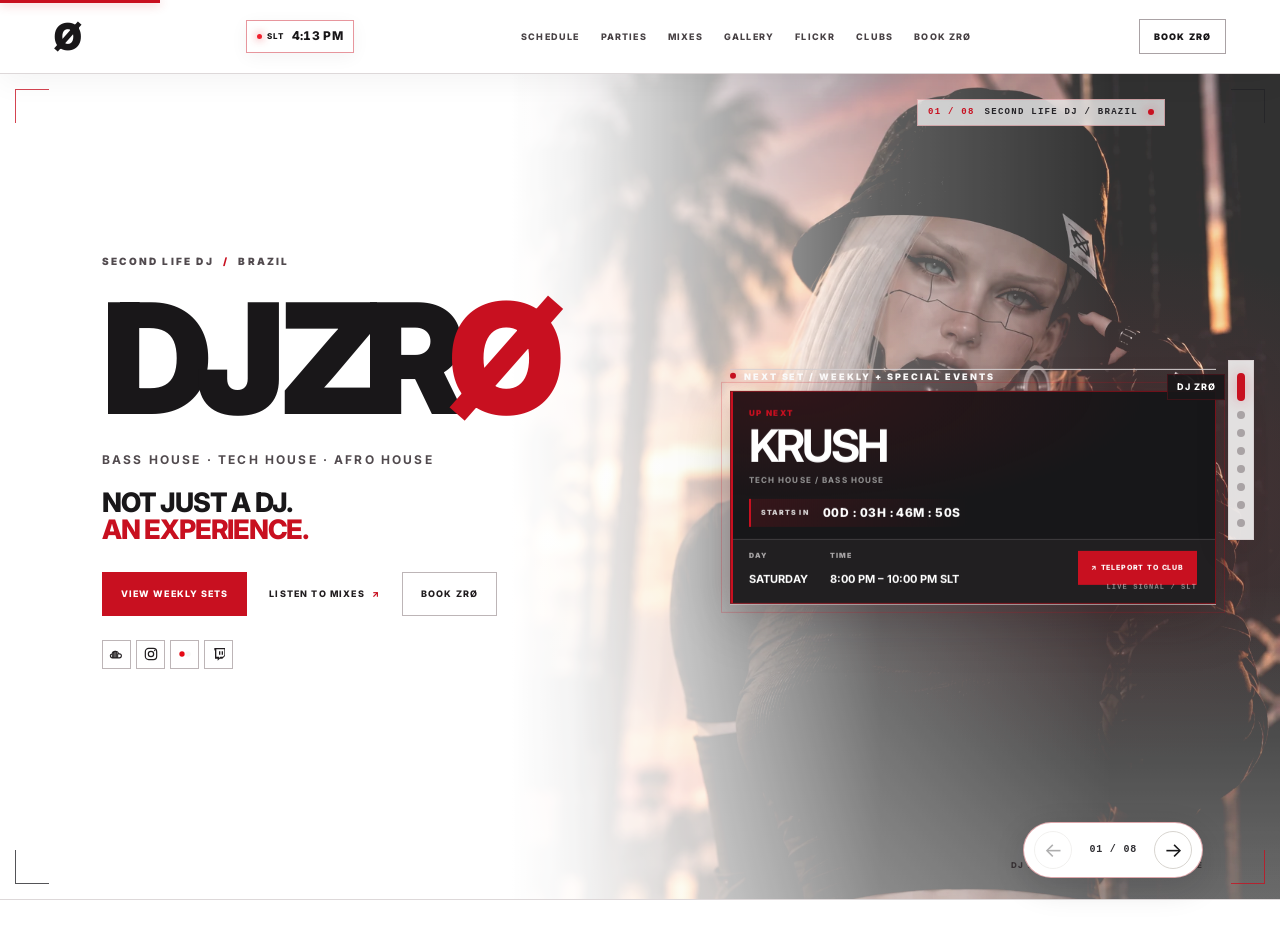
==== commit 016a2d33: "Align weekly sets list columns" ====
--- a/index.html
+++ b/index.html
@@ -1 +1 @@
-<!doctype html><html lang="en"><head><meta charset="utf-8"><meta name="viewport" content="width=device-width, initial-scale=1"><meta name="description" content="DJ ZRØ — Bass House, Tech House & Afro House. Second Life DJ, mixes, performances, gallery and bookings."><title>DJ ZRØ | Official Website</title><link rel="stylesheet" href="style.css?v=20261015-dc-rhythms-oct16"><link rel="stylesheet" href="presentation.css?v=20261119-minimal-agenda-4"></head><body><header class="topbar"><a class="logo" href="#home" aria-label="DJ ZRØ">Ø</a><div class="slt-clock" role="timer" aria-label="Second Life Time"><span class="slt-clock-label"><i aria-hidden="true"></i>SLT</span><time id="slt-time" aria-live="off">--:--</time></div><nav><a href="#agenda">SCHEDULE</a><a href="#festas">PARTIES</a><a href="#mixes">MIXES</a><a href="#gallery">GALLERY</a><a href="#flickr">FLICKR</a><a href="#residencies">CLUBS</a><a href="#booking">BOOK ZRØ</a></nav><div class="header-actions"><a class="top-book" href="#booking">BOOK ZRØ</a></div></header><main><section id="home" class="hero"><div class="hero-photo" aria-hidden="true"><img src="avatar-01.webp" alt="" fetchpriority="high"></div><div class="hero-content"><p class="eyebrow">SECOND LIFE DJ <span>/</span> BRAZIL</p><h1>DJ ZR<span>Ø</span></h1><p class="hero-sub">BASS HOUSE · TECH HOUSE · AFRO HOUSE</p><p class="hero-line">NOT JUST A DJ.<br><em>AN EXPERIENCE.</em></p><div class="hero-actions"><a class="button" href="#agenda">VIEW WEEKLY SETS</a><a class="text-link" href="#mixes">LISTEN TO MIXES <span>↗</span></a><a class="button hero-book-button" href="#booking">BOOK ZRØ</a></div><div class="hero-socials top-socials" aria-label="DJ ZRØ social links"><a href="https://soundcloud.com/zero9123892174515" target="_blank" rel="noopener noreferrer" aria-label="SoundCloud"><svg viewBox="0 0 24 24" aria-hidden="true" focusable="false"><path d="M2 14.1c0-1 .8-1.8 1.8-1.8.2 0 .4 0 .6.1A5.2 5.2 0 0 1 9.5 8c2.4 0 4.4 1.6 5 3.8h1.1a3 3 0 1 1 0 6H5.1A3.1 3.1 0 0 1 2 14.7v-.6Zm3-2.5v5.7m2-7.7v7.7m2-9.4v9.4m2-8.6v8.6m2-5.7v5.7" fill="none" stroke="currentColor" stroke-width="1.6" stroke-linecap="round" stroke-linejoin="round"/></svg></a><a href="https://www.instagram.com/zro.dj/" target="_blank" rel="noopener noreferrer" aria-label="Instagram"><svg viewBox="0 0 24 24" aria-hidden="true" focusable="false"><rect x="3.5" y="3.5" width="17" height="17" rx="5" fill="none" stroke="currentColor" stroke-width="1.8"/><circle cx="12" cy="12" r="4" fill="none" stroke="currentColor" stroke-width="1.8"/><circle cx="17.6" cy="6.8" r="1.1" fill="currentColor"/></svg></a><a href="https://www.flickr.com/people/199928464@N02/" target="_blank" rel="noopener noreferrer" aria-label="Flickr"><svg viewBox="0 0 24 24" aria-hidden="true" focusable="false"><circle cx="7.5" cy="12" r="4" fill="#e50914"/><circle cx="16.5" cy="12" r="4" fill="#f7f7f5"/></svg></a><a href="https://www.twitch.tv/sensessj" target="_blank" rel="noopener noreferrer" aria-label="Twitch"><svg viewBox="0 0 24 24" aria-hidden="true" focusable="false"><path d="M5 3h16v12l-4 4h-4l-3 3v-3H6V6l-1 1V3Zm3 2v11h4v2l2-2h4l2-2V5H8Zm4 3h2v5h-2V8Zm4 0h2v5h-2V8Z" fill="currentColor"/></svg></a></div></div><div class="hero-next-set next-set-section"><div class="next-set-label"><span class="live-dot" aria-hidden="true"></span><p class="eyebrow">NEXT SET / WEEKLY + SPECIAL EVENTS</p></div><div class="next-set-card"><div class="next-set-main"><span id="nextSetStatus">UP NEXT</span><h2 id="nextSetClub">KRUSH</h2><p id="nextSetStyle">TECH HOUSE / BASS HOUSE</p><div class="next-set-countdown" aria-label="Countdown to the next set"><span id="nextSetCountdownLabel">STARTS IN</span><b id="nextSetCountdown" aria-live="off">--D : --H : --M : --S</b></div></div><div class="next-set-meta"><div><span>DAY</span><b id="nextSetDay">TUESDAY</b></div><div><span>TIME</span><b id="nextSetTime">12:00 PM – 2:00 PM SLT</b></div><a id="nextSetTeleport" class="button" href="https://maps.secondlife.com/secondlife/Love%20is%20Love/74/9/2086" target="_blank" rel="noopener noreferrer">↗ TELEPORT TO CLUB</a></div></div></div><div class="hero-caption"><span>DJ ZRØ</span><i></i><span>LIVE IN SECOND LIFE</span></div></section><section id="agenda" class="section"><p class="eyebrow">01 / WEEKLY SETS</p><div class="agenda-head"><h2>WEEKLY<br><em>SETS.</em></h2><p>RESIDENTS + ONE-TIME SETS · ALL TIMES IN SLT</p></div><div class="agenda-list"><div class="event"><div><strong>MON</strong><small class="event-frequency is-weekly">WEEKLY</small></div><div><b>DJ ZRØ — SIRENS BEACH</b><span>WEEKLY RESIDENT SET · 12:00 AM – 2:00 AM SLT</span></div><div class="event-tag">MONDAY</div></div><div class="event"><div><strong>TUE</strong><small class="event-frequency is-weekly">WEEKLY</small></div><div><b>DJ ZRØ — KRUSH</b><span>TECH HOUSE / BASS HOUSE · 12:00 PM – 2:00 PM SLT</span></div><div class="event-tag">TUESDAY</div></div><div class="event special-event"><div><strong>TUE</strong><small class="event-frequency is-one-time">ONE-TIME</small><small class="event-date">DEC 15</small></div><div><b>DJ ZRØ — ONYX</b><span>ONE-TIME SET · 10:00 AM SLT</span></div><div class="event-tag">TUESDAY · DEC 15, 2026</div><div class="event-actions"><a class="teleport-button" href="https://maps.secondlife.com/secondlife/Angel%20Bliss/35/80/2502" target="_blank" rel="noopener noreferrer">↗ TELEPORT TO ONYX</a></div></div><div class="event"><div><strong>WED</strong><small class="event-frequency is-weekly">WEEKLY</small></div><div><b>DJ ZRØ — GOLDEN CROWS</b><span>WEEKLY RESIDENT SET · 10:30 PM – 12:00 AM SLT</span></div><div class="event-tag">WEDNESDAY</div></div><div class="event"><div><strong>FRI</strong><small class="event-frequency is-weekly">WEEKLY</small></div><div><b>DJ ZRØ — SOHO CLUB</b><span>TECH HOUSE / BASS HOUSE · 9:00 AM – 10:30 AM SLT</span></div><div class="event-tag">FRIDAY</div></div><div class="event special-event"><div><strong>FRI</strong><small class="event-frequency is-one-time">ONE-TIME</small><small class="event-date">NOV 27</small></div><div><b>DJ ZRØ — MUSIC FOR THE SOUL</b><span>TECH HOUSE · 10:00 AM SLT</span></div><div class="event-tag">FRIDAY · NOV 27, 2026</div><div class="event-actions"><a class="teleport-button" href="https://maps.secondlife.com/secondlife/Falling%20Rose/43/35/2006" target="_blank" rel="noopener noreferrer">↗ TELEPORT TO MUSIC FOR THE SOUL</a></div></div><div class="event"><div><strong>FRI</strong><small class="event-frequency is-weekly">WEEKLY</small></div><div><b>DJ ZRØ — GOLDEN CROWS</b><span>WEEKLY RESIDENT SET · 4:30 PM – 6:00 PM SLT</span></div><div class="event-tag">FRIDAY</div></div><div class="event"><div><strong>SAT</strong><small class="event-frequency is-weekly">WEEKLY</small></div><div><b>DJ ZRØ — MUSIC FOR THE SOUL</b><span>TECH HOUSE · 8:30 AM SLT</span></div><div class="event-tag">SATURDAY</div><div class="event-actions"><a class="teleport-button" href="https://maps.secondlife.com/secondlife/Falling%20Rose/43/35/2006" target="_blank" rel="noopener noreferrer">↗ TELEPORT TO MUSIC FOR THE SOUL</a></div></div><div class="event"><div><strong>SAT</strong><small class="event-frequency is-weekly">WEEKLY</small></div><div><b>DJ ZRØ — KRUSH</b><span>TECH HOUSE / BASS HOUSE · 8:00 PM – 10:00 PM SLT</span></div><div class="event-tag">SATURDAY</div></div><div class="event"><div><strong>SAT</strong><small class="event-frequency is-weekly">WEEKLY</small></div><div><b>DJ ZRØ — THE INDECENT CLUB</b><span>TECH HOUSE / BASS HOUSE · 10:30 PM – 12:00 AM SLT</span></div><div class="event-tag">SATURDAY</div><div class="event-actions"><a class="teleport-button" href="http://maps.secondlife.com/secondlife/Red%20Room/225/30/2010" target="_blank" rel="noopener noreferrer">↗ TELEPORT TO INDECENT</a></div></div></div><p class="note">Resident sets and one-time appearances. All times shown in SLT.</p></section><section id="festas" class="section parties-section" aria-labelledby="parties-title"><div class="parties-heading"><div><p class="eyebrow">FEATURED / PARTY FLYERS</p><h2 id="parties-title">PARTY<br><em>FLYERS.</em></h2></div><p class="parties-intro">DJ ZRØ · LIVE IN SECOND LIFE</p></div><div class="party-carousel" data-party-carousel role="region" aria-roledescription="carousel" aria-label="DJ ZRØ party flyers"><div class="party-carousel-toolbar"><span class="party-count" data-party-count aria-live="polite">01 <i>/</i> 05</span><div class="party-controls"><button class="party-arrow" type="button" data-party-prev aria-label="Previous flyer" aria-controls="party-track">←</button><button class="party-arrow" type="button" data-party-next aria-label="Next flyer" aria-controls="party-track">→</button></div></div><div class="party-track" id="party-track" tabindex="0" aria-label="Scroll through party flyers"><article class="party-card" data-event-date="2026-10-10" data-event-minute="1200" role="group" aria-roledescription="slide" aria-label="1 of 5"><button class="party-flyer-open" type="button" data-full="flyers/krush-night-2026-10-10.png" aria-label="Enlarge the Krush Night flyer"><span class="party-image-frame"><img src="flyers/krush-night-2026-10-10.png" alt="Club Krush presents DJ ZRØ Krush Night, Saturday October 10, 8 to 10 PM SLT" loading="lazy"></span><span class="party-open-label">OPEN FLYER <b>↗</b></span></button><div class="party-card-info"><div><span class="party-kicker">SATURDAY · OCT 10, 2026</span><h3>KRUSH NIGHT</h3><p>CLUB KRUSH <i>·</i> 8:00 PM – 10:00 PM SLT</p></div><span class="party-index">01</span></div></article><article class="party-card" data-event-date="2026-10-10" data-event-minute="1350" role="group" aria-roledescription="slide" aria-label="2 of 5"><button class="party-flyer-open" type="button" data-full="flyers/indecent-club-2026-10-10.png" aria-label="Enlarge The Indecent Club flyer"><span class="party-image-frame"><img src="flyers/indecent-club-2026-10-10.png" alt="Special set by DJ ZRØ at The Indecent Club, Saturday October 10, 10:30 PM to midnight SLT" loading="lazy"></span><span class="party-open-label">OPEN FLYER <b>↗</b></span></button><div class="party-card-info"><div><span class="party-kicker">SATURDAY · OCT 10, 2026 · SPECIAL SET</span><h3>THE INDECENT CLUB</h3><p>DJ ZRØ <i>·</i> 10:30 PM – 12:00 AM SLT</p></div><span class="party-index">02</span></div></article><article class="party-card" data-event-date="2026-10-24" data-event-minute="1020" role="group" aria-roledescription="slide" aria-label="3 of 5"><button class="party-flyer-open" type="button" data-full="flyers/sim-launch-party-2026-10-24.webp" aria-label="Enlarge the SIM Launch Party flyer"><span class="party-image-frame"><img src="flyers/sim-launch-party-2026-10-24.webp" alt="SIM Launch Party at Rootwoven Studios, Saturday October 24, DJ ZRØ at 5 PM SLT" loading="lazy"></span><span class="party-open-label">OPEN FLYER <b>↗</b></span></button><div class="party-card-info"><div><span class="party-kicker">SATURDAY · OCT 24, 2026 · SPECIAL EVENT</span><h3>SIM LAUNCH PARTY</h3><p>ROOTWOVEN STUDIOS <i>·</i> 5:00 PM SLT</p></div><span class="party-index">03</span></div></article><article class="party-card" data-event-date="2026-10-15" data-event-minute="1020" role="group" aria-roledescription="slide" aria-label="4 of 5"><button class="party-flyer-open" type="button" data-full="flyers/melt-festival-2026-10-15.webp" aria-label="Enlarge the M.E.L.T Festival flyer"><span class="party-image-frame"><img src="flyers/melt-festival-2026-10-15.webp" alt="M.E.L.T Festival, October 15 to 18, 2026, DJ ZRØ on the House lineup Thursday October 15 at 5 PM SLT" loading="lazy"></span><span class="party-open-label">OPEN FLYER <b>↗</b></span></button><div class="party-card-info"><div><span class="party-kicker">THURSDAY · OCT 15, 2026 · FESTIVAL SET</span><h3>M.E.L.T FESTIVAL</h3><p>DJ ZRØ <i>·</i> 5:00 PM SLT</p></div><span class="party-index">04</span></div></article><article class="party-card" data-event-date="2026-10-15" data-event-minute="1320" role="group" aria-roledescription="slide" aria-label="5 of 5"><button class="party-flyer-open" type="button" data-full="flyers/onyx-deep-house-oct-15.png" aria-label="Enlarge the ONYX Deep House flyer"><span class="party-image-frame"><img src="flyers/onyx-deep-house-oct-15.png" alt="ONYX Club presents DJ ZRØ Deep House Set, Thursday October 15, 10 PM SLT" loading="lazy"></span><span class="party-open-label">OPEN FLYER <b>↗</b></span></button><div class="party-card-info"><div><span class="party-kicker">THURSDAY · OCT 15 · SPECIAL SET</span><h3>ONYX DEEP HOUSE</h3><p>ONYX CLUB <i>·</i> 10:00 PM SLT</p></div><span class="party-index">05</span></div></article></div><p class="party-swipe-hint">DRAG OR USE THE ARROWS TO EXPLORE</p></div></section><section class="proof-strip"><div><b>ENERGY</b><span>BUILT FOR THE DANCEFLOOR</span></div><div><b>VERSATILITY</b><span>HOUSE · TECH · AFRO</span></div><div><b>PRESENCE</b><span>VISUAL IDENTITY & ATTITUDE</span></div><div><b>PROFESSIONAL</b><span>READY FOR YOUR LINEUP</span></div></section><section id="mixes" class="section mixes"><p class="eyebrow">02 / DJ MIXES</p><div class="agenda-head"><div><h2>LISTEN<br><em>BEFORE YOU BOOK.</em></h2><p class="section-lead">Get a taste of the ZRØ experience.</p></div><p>SOUNDCLOUD / RECORDED SETS</p></div><div class="mix-list"><article class="mix-card featured-mix"><div class="mix-number">01</div><div class="mix-info"><span class="mix-kicker">FEATURED SET</span><h3>DJ ZRØ — BASS / TECH HOUSE SET 01</h3><p>BASS HOUSE · TECH HOUSE · SOUNDCLOUD</p></div><div class="mix-preview-controls"><div><span class="mix-preview-label">30-SECOND PREVIEW</span><span class="mix-preview-status" id="mix-preview-status" aria-live="polite">READY TO PLAY</span></div><button class="mix-preview-button" id="mix-preview-button" type="button" disabled>PLAY PREVIEW</button></div><iframe id="featured-mix-player" title="DJ ZRØ Bass Tech House Set 01 — 30-second preview" aria-hidden="true" tabindex="-1" loading="eager" allow="autoplay" src="https://w.soundcloud.com/player/?url=https%3A%2F%2Fsoundcloud.com%2Fzero9123892174515%2Fdj-zro-bass-tech-house-set-01&color=%23e31b23&auto_play=false&hide_related=true&show_comments=false&show_user=true&show_reposts=false&show_teaser=false&show_artwork=false"></iframe></article><article class="mix-card"><div class="mix-number">02</div><div class="mix-info"><h3>DJ ZRØ — ELECTRO MIX</h3><p>ELECTRO HOUSE · CLUB · SOUNDCLOUD</p></div><iframe title="DJ ZRØ Electro Mix — 30-second preview" aria-hidden="true" tabindex="-1" loading="eager" allow="autoplay" src="https://w.soundcloud.com/player/?url=https%3A%2F%2Fsoundcloud.com%2Fzero9123892174515%2Felectro-mix&color=%23e31b23&auto_play=false&hide_related=true&show_comments=false&show_user=true&show_reposts=false&show_teaser=false&show_artwork=false"></iframe></article><article class="mix-card"><div class="mix-number">03</div><div class="mix-info"><h3>DJ ZRØ — MIX 01</h3><p>DJ SET · SECOND LIFE · SOUNDCLOUD</p></div><iframe title="DJ ZRØ Mix 01 — 30-second preview" aria-hidden="true" tabindex="-1" loading="eager" allow="autoplay" src="https://w.soundcloud.com/player/?url=https%3A%2F%2Fsoundcloud.com%2Fzero9123892174515%2Fdj-zero-mix1&color=%23e31b23&auto_play=false&hide_related=true&show_comments=false&show_user=true&show_reposts=false&show_teaser=false&show_artwork=false"></iframe></article></div></section><section id="gallery" class="section gallery-section"><div class="gallery-heading"><div><p class="eyebrow">03 / SL GALLERY</p><h2>LIVE <em>MOMENTS.</em></h2></div><p class="gallery-intro">SECOND LIFE / DJ ZRØ</p></div><div class="photo-gallery-toolbar"><span class="photo-count" data-photo-count aria-live="polite">01 <i>/</i> 13</span><div class="photo-controls"><button class="photo-arrow" type="button" data-photo-prev aria-label="Previous photo" aria-controls="photo-track">←</button><button class="photo-arrow" type="button" data-photo-next aria-label="Next photo" aria-controls="photo-track">→</button></div></div><div class="photo-grid" id="photo-track" tabindex="0" role="region" aria-roledescription="carousel" aria-label="DJ ZRØ live photos"><figure class="photo-card"><button class="photo-button" type="button" data-full="photos/photo-01.webp"><img src="photos/photo-01.webp" alt="DJ ZRØ — Live set in Second Life" loading="lazy"><span class="photo-overlay"><b>01</b><span>Live set</span></span></button></figure><figure class="photo-card"><button class="photo-button" type="button" data-full="photos/photo-02.webp"><img src="photos/photo-02.webp" alt="DJ ZRØ — DJ booth in Second Life" loading="lazy"><span class="photo-overlay"><b>02</b><span>DJ booth</span></span></button></figure><figure class="photo-card"><button class="photo-button" type="button" data-full="photos/photo-03.webp"><img src="photos/photo-03.webp" alt="DJ ZRØ — Live performance" loading="lazy"><span class="photo-overlay"><b>03</b><span>Performance</span></span></button></figure><figure class="photo-card"><button class="photo-button" type="button" data-full="photos/photo-04.webp"><img src="photos/photo-04.webp" alt="DJ ZRØ — Night session" loading="lazy"><span class="photo-overlay"><b>04</b><span>Night session</span></span></button></figure><figure class="photo-card"><button class="photo-button" type="button" data-full="photos/photo-05.webp"><img src="photos/photo-05.webp" alt="DJ ZRØ — Club night" loading="lazy"><span class="photo-overlay"><b>05</b><span>Club night</span></span></button></figure><figure class="photo-card"><button class="photo-button" type="button" data-full="photos/photo-06.webp"><img src="photos/photo-06.webp" alt="DJ ZRØ — On stage" loading="lazy"><span class="photo-overlay"><b>06</b><span>On stage</span></span></button></figure><figure class="photo-card"><button class="photo-button" type="button" data-full="photos/photo-07.webp"><img src="photos/photo-07.webp" alt="DJ ZRØ — Crowd and dancefloor" loading="lazy"><span class="photo-overlay"><b>07</b><span>Dancefloor</span></span></button></figure><figure class="photo-card"><button class="photo-button" type="button" data-full="photos/photo-08.webp"><img src="photos/photo-08.webp" alt="DJ ZRØ — Second Life event" loading="lazy"><span class="photo-overlay"><b>08</b><span>Event</span></span></button></figure><figure class="photo-card"><button class="photo-button" type="button" data-full="photos/photo-09.webp"><img src="photos/photo-09.webp" alt="DJ ZRØ — Live club session" loading="lazy"><span class="photo-overlay"><b>09</b><span>Live session</span></span></button></figure><figure class="photo-card"><button class="photo-button" type="button" data-full="photos/photo-10.webp"><img src="photos/photo-10.webp" alt="DJ ZRØ — DJ set at night" loading="lazy"><span class="photo-overlay"><b>10</b><span>DJ set</span></span></button></figure><figure class="photo-card"><button class="photo-button" type="button" data-full="photos/photo-11.webp"><img src="photos/photo-11.webp" alt="DJ ZRØ — Outdoor live set" loading="lazy"><span class="photo-overlay"><b>11</b><span>Outdoor set</span></span></button></figure><figure class="photo-card"><button class="photo-button" type="button" data-full="photos/photo-12.webp"><img src="photos/photo-12.webp" alt="DJ ZRØ — Beach club session" loading="lazy"><span class="photo-overlay"><b>12</b><span>Beach club</span></span></button></figure><figure class="photo-card"><button class="photo-button" type="button" data-full="photos/photo-13.webp"><img src="photos/photo-13.webp" alt="DJ ZRØ — Open-air DJ set" loading="lazy"><span class="photo-overlay"><b>13</b><span>Open air</span></span></button></figure></div><p class="photo-swipe-hint">SCROLL OR USE THE ARROWS TO EXPLORE</p></section><section id="flickr" class="section flickr-section"><div class="gallery-heading flickr-heading"><div><p class="eyebrow">FLICKR / PHOTO STREAM</p><h2>ZRØ ON <em>FLICKR.</em></h2></div><p class="gallery-intro">LATEST PUBLIC PHOTOS</p></div><div class="flickr-toolbar"><p id="flickr-status" aria-live="polite">Loading recent photos…</p><a href="https://www.flickr.com/photos/199928464@N02/" target="_blank" rel="noopener noreferrer">OPEN MY FLICKR ↗</a></div><div class="flickr-grid" id="flickr-grid" aria-label="Recent photos from DJ ZRØ on Flickr"><noscript>Enable JavaScript to load photos. <a href="https://www.flickr.com/photos/199928464@N02/">Open the Flickr photostream ↗</a></noscript></div></section><section id="residencies" class="section residencies-section"><p class="eyebrow">04 / RESIDENCIES</p><div class="agenda-head"><h2>RESIDENT<br><em>CLUBS.</em></h2><p>SECOND LIFE / RESIDENT CLUBS + SPECIAL SETS</p></div><div class="residency-showcase"><article class="residency-card residency-onyx"><div class="residency-overlay"></div><div class="residency-content"><div class="residency-logo-frame"><img src="onyx-lounge-logo.png" alt="ONYX Lounge club logo" loading="lazy" decoding="async"></div><div class="club-details"><span class="resident-label">SPECIAL SETS</span><h3>ONYX LOUNGE</h3><div class="residency-times"><p><b>TUE · OCT 13</b><span>AFRO HOUSE · 11 AM – 12 PM SLT</span></p><p><b>THU · OCT 15</b><span>DEEP HOUSE · 10 AM SLT</span></p></div><small>ONE-TIME APPEARANCES</small><a class="residency-button" href="https://maps.secondlife.com/secondlife/Angel%20Bliss/35/80/2502" target="_blank" rel="noopener noreferrer">↗ TELEPORT TO ONYX</a></div></div></article><article class="residency-card residency-indecent"><div class="residency-overlay"></div><div class="residency-content"><div class="residency-logo-frame"><img src="indecent-club-logo.webp" alt="The Indecent Club logo" loading="lazy" decoding="async"></div><div class="club-details"><span class="resident-label">WEEKLY RESIDENT</span><h3>THE INDECENT</h3><div class="residency-times"><p><b>SATURDAY</b><span>10:30 PM – 12 AM SLT</span></p></div><small>TECH HOUSE / BASS HOUSE</small><a class="residency-button" href="http://maps.secondlife.com/secondlife/Red%20Room/225/30/2010" target="_blank" rel="noopener noreferrer">↗ TELEPORT TO INDECENT</a></div></div></article><article class="residency-card residency-krush"><div class="residency-overlay"></div><div class="residency-content"><div class="residency-logo-frame"><img src="krush-club-logo.png" alt="Krush LGBTQIAP+ Club" loading="lazy" decoding="async"></div><div class="club-details"><span class="resident-label">WEEKLY RESIDENT</span><h3>KRUSH</h3><div class="residency-times"><p><b>TUESDAY</b><span>12 PM – 2 PM SLT</span></p><p><b>SATURDAY</b><span>8 PM – 10 PM SLT</span></p></div><small>TECH HOUSE / BASS HOUSE</small><a class="residency-button" href="https://maps.secondlife.com/secondlife/Love%20is%20Love/74/9/2086" target="_blank" rel="noopener noreferrer">↗ TELEPORT TO KRUSH</a></div></div></article><article class="residency-card residency-soho"><div class="residency-overlay"></div><div class="residency-content"><div class="residency-logo-frame"><img src="soho-club-logo.png" alt="Club SOHO — Second Life Finest Music Club" loading="lazy" decoding="async"></div><div class="club-details"><span class="resident-label">WEEKLY RESIDENT</span><h3>SOHO CLUB</h3><div class="residency-times"><p><b>FRIDAY</b><span>9 AM – 10:30 AM SLT</span></p></div><small>TECH HOUSE / BASS HOUSE</small><a class="residency-button" href="https://maps.secondlife.com/secondlife/Soho%20Island/60/192/3024" target="_blank" rel="noopener noreferrer">↗ TELEPORT TO SOHO</a></div></div></article></div></section><section id="booking" class="section booking"><p class="eyebrow">05 / BOOK ZRØ</p><div class="booking-layout"><div><h2>LOOKING<br><em>FOR A DJ?</em></h2><p>Bring ZRØ to your next night. Available for residencies, guest sets, special events and collaborations in Second Life.</p></div><div class="booking-availability"><span>AVAILABLE FOR</span><b>RESIDENCIES</b><b>GUEST SETS</b><b>SPECIAL EVENTS</b><b>COLLABORATIONS</b></div></div><div class="booking-actions"><a class="button" href="https://discord.com/users/110883002162163712" target="_blank" rel="noopener">CONTACT ON DISCORD</a><a class="button secondary-button" href="secondlife:///app/agent/1fa11d04-981d-486b-bab1-ff6a882ec7e6/about">CONTACT IN SECOND LIFE</a><a class="button secondary-button press-download" href="DJ_ZRO_EPK_Press_Kit_v2.pdf" download="DJ_ZRO_EPK_Press_Kit_v2.pdf">DOWNLOAD PRESS KIT</a></div></section></main><div class="lightbox" aria-hidden="true"><button class="lightbox-close" type="button" aria-label="Close photo">×</button><img class="lightbox-image" src="" alt=""></div><footer><span>DJ ZRØ</span><span>SECOND LIFE / BRAZIL</span><span>© 2026</span><a href="DJ_ZRO_EPK_Press_Kit_v2.pdf" download="DJ_ZRO_EPK_Press_Kit_v2.pdf">PRESS KIT</a></footer><script src="script.js?v=20261121-music-soul-nov27"></script></body></html>
+<!doctype html><html lang="en"><head><meta charset="utf-8"><meta name="viewport" content="width=device-width, initial-scale=1"><meta name="description" content="DJ ZRØ — Bass House, Tech House & Afro House. Second Life DJ, mixes, performances, gallery and bookings."><title>DJ ZRØ | Official Website</title><link rel="stylesheet" href="style.css?v=20261015-dc-rhythms-oct16"><link rel="stylesheet" href="presentation.css?v=20261121-agenda-column-align"></head><body><header class="topbar"><a class="logo" href="#home" aria-label="DJ ZRØ">Ø</a><div class="slt-clock" role="timer" aria-label="Second Life Time"><span class="slt-clock-label"><i aria-hidden="true"></i>SLT</span><time id="slt-time" aria-live="off">--:--</time></div><nav><a href="#agenda">SCHEDULE</a><a href="#festas">PARTIES</a><a href="#mixes">MIXES</a><a href="#gallery">GALLERY</a><a href="#flickr">FLICKR</a><a href="#residencies">CLUBS</a><a href="#booking">BOOK ZRØ</a></nav><div class="header-actions"><a class="top-book" href="#booking">BOOK ZRØ</a></div></header><main><section id="home" class="hero"><div class="hero-photo" aria-hidden="true"><img src="avatar-01.webp" alt="" fetchpriority="high"></div><div class="hero-content"><p class="eyebrow">SECOND LIFE DJ <span>/</span> BRAZIL</p><h1>DJ ZR<span>Ø</span></h1><p class="hero-sub">BASS HOUSE · TECH HOUSE · AFRO HOUSE</p><p class="hero-line">NOT JUST A DJ.<br><em>AN EXPERIENCE.</em></p><div class="hero-actions"><a class="button" href="#agenda">VIEW WEEKLY SETS</a><a class="text-link" href="#mixes">LISTEN TO MIXES <span>↗</span></a><a class="button hero-book-button" href="#booking">BOOK ZRØ</a></div><div class="hero-socials top-socials" aria-label="DJ ZRØ social links"><a href="https://soundcloud.com/zero9123892174515" target="_blank" rel="noopener noreferrer" aria-label="SoundCloud"><svg viewBox="0 0 24 24" aria-hidden="true" focusable="false"><path d="M2 14.1c0-1 .8-1.8 1.8-1.8.2 0 .4 0 .6.1A5.2 5.2 0 0 1 9.5 8c2.4 0 4.4 1.6 5 3.8h1.1a3 3 0 1 1 0 6H5.1A3.1 3.1 0 0 1 2 14.7v-.6Zm3-2.5v5.7m2-7.7v7.7m2-9.4v9.4m2-8.6v8.6m2-5.7v5.7" fill="none" stroke="currentColor" stroke-width="1.6" stroke-linecap="round" stroke-linejoin="round"/></svg></a><a href="https://www.instagram.com/zro.dj/" target="_blank" rel="noopener noreferrer" aria-label="Instagram"><svg viewBox="0 0 24 24" aria-hidden="true" focusable="false"><rect x="3.5" y="3.5" width="17" height="17" rx="5" fill="none" stroke="currentColor" stroke-width="1.8"/><circle cx="12" cy="12" r="4" fill="none" stroke="currentColor" stroke-width="1.8"/><circle cx="17.6" cy="6.8" r="1.1" fill="currentColor"/></svg></a><a href="https://www.flickr.com/people/199928464@N02/" target="_blank" rel="noopener noreferrer" aria-label="Flickr"><svg viewBox="0 0 24 24" aria-hidden="true" focusable="false"><circle cx="7.5" cy="12" r="4" fill="#e50914"/><circle cx="16.5" cy="12" r="4" fill="#f7f7f5"/></svg></a><a href="https://www.twitch.tv/sensessj" target="_blank" rel="noopener noreferrer" aria-label="Twitch"><svg viewBox="0 0 24 24" aria-hidden="true" focusable="false"><path d="M5 3h16v12l-4 4h-4l-3 3v-3H6V6l-1 1V3Zm3 2v11h4v2l2-2h4l2-2V5H8Zm4 3h2v5h-2V8Zm4 0h2v5h-2V8Z" fill="currentColor"/></svg></a></div></div><div class="hero-next-set next-set-section"><div class="next-set-label"><span class="live-dot" aria-hidden="true"></span><p class="eyebrow">NEXT SET / WEEKLY + SPECIAL EVENTS</p></div><div class="next-set-card"><div class="next-set-main"><span id="nextSetStatus">UP NEXT</span><h2 id="nextSetClub">KRUSH</h2><p id="nextSetStyle">TECH HOUSE / BASS HOUSE</p><div class="next-set-countdown" aria-label="Countdown to the next set"><span id="nextSetCountdownLabel">STARTS IN</span><b id="nextSetCountdown" aria-live="off">--D : --H : --M : --S</b></div></div><div class="next-set-meta"><div><span>DAY</span><b id="nextSetDay">TUESDAY</b></div><div><span>TIME</span><b id="nextSetTime">12:00 PM – 2:00 PM SLT</b></div><a id="nextSetTeleport" class="button" href="https://maps.secondlife.com/secondlife/Love%20is%20Love/74/9/2086" target="_blank" rel="noopener noreferrer">↗ TELEPORT TO CLUB</a></div></div></div><div class="hero-caption"><span>DJ ZRØ</span><i></i><span>LIVE IN SECOND LIFE</span></div></section><section id="agenda" class="section"><p class="eyebrow">01 / WEEKLY SETS</p><div class="agenda-head"><h2>WEEKLY<br><em>SETS.</em></h2><p>RESIDENTS + ONE-TIME SETS · ALL TIMES IN SLT</p></div><div class="agenda-list"><div class="event"><div><strong>MON</strong><small class="event-frequency is-weekly">WEEKLY</small></div><div><b>DJ ZRØ — SIRENS BEACH</b><span>WEEKLY RESIDENT SET · 12:00 AM – 2:00 AM SLT</span></div><div class="event-tag">MONDAY</div></div><div class="event"><div><strong>TUE</strong><small class="event-frequency is-weekly">WEEKLY</small></div><div><b>DJ ZRØ — KRUSH</b><span>TECH HOUSE / BASS HOUSE · 12:00 PM – 2:00 PM SLT</span></div><div class="event-tag">TUESDAY</div></div><div class="event special-event"><div><strong>TUE</strong><small class="event-frequency is-one-time">ONE-TIME</small><small class="event-date">DEC 15</small></div><div><b>DJ ZRØ — ONYX</b><span>ONE-TIME SET · 10:00 AM SLT</span></div><div class="event-tag">TUESDAY · DEC 15, 2026</div><div class="event-actions"><a class="teleport-button" href="https://maps.secondlife.com/secondlife/Angel%20Bliss/35/80/2502" target="_blank" rel="noopener noreferrer">↗ TELEPORT TO ONYX</a></div></div><div class="event"><div><strong>WED</strong><small class="event-frequency is-weekly">WEEKLY</small></div><div><b>DJ ZRØ — GOLDEN CROWS</b><span>WEEKLY RESIDENT SET · 10:30 PM – 12:00 AM SLT</span></div><div class="event-tag">WEDNESDAY</div></div><div class="event"><div><strong>FRI</strong><small class="event-frequency is-weekly">WEEKLY</small></div><div><b>DJ ZRØ — SOHO CLUB</b><span>TECH HOUSE / BASS HOUSE · 9:00 AM – 10:30 AM SLT</span></div><div class="event-tag">FRIDAY</div></div><div class="event special-event"><div><strong>FRI</strong><small class="event-frequency is-one-time">ONE-TIME</small><small class="event-date">NOV 27</small></div><div><b>DJ ZRØ — MUSIC FOR THE SOUL</b><span>TECH HOUSE · 10:00 AM SLT</span></div><div class="event-tag">FRIDAY · NOV 27, 2026</div><div class="event-actions"><a class="teleport-button" href="https://maps.secondlife.com/secondlife/Falling%20Rose/43/35/2006" target="_blank" rel="noopener noreferrer">↗ TELEPORT TO MUSIC FOR THE SOUL</a></div></div><div class="event"><div><strong>FRI</strong><small class="event-frequency is-weekly">WEEKLY</small></div><div><b>DJ ZRØ — GOLDEN CROWS</b><span>WEEKLY RESIDENT SET · 4:30 PM – 6:00 PM SLT</span></div><div class="event-tag">FRIDAY</div></div><div class="event"><div><strong>SAT</strong><small class="event-frequency is-weekly">WEEKLY</small></div><div><b>DJ ZRØ — MUSIC FOR THE SOUL</b><span>TECH HOUSE · 8:30 AM SLT</span></div><div class="event-tag">SATURDAY</div><div class="event-actions"><a class="teleport-button" href="https://maps.secondlife.com/secondlife/Falling%20Rose/43/35/2006" target="_blank" rel="noopener noreferrer">↗ TELEPORT TO MUSIC FOR THE SOUL</a></div></div><div class="event"><div><strong>SAT</strong><small class="event-frequency is-weekly">WEEKLY</small></div><div><b>DJ ZRØ — KRUSH</b><span>TECH HOUSE / BASS HOUSE · 8:00 PM – 10:00 PM SLT</span></div><div class="event-tag">SATURDAY</div></div><div class="event"><div><strong>SAT</strong><small class="event-frequency is-weekly">WEEKLY</small></div><div><b>DJ ZRØ — THE INDECENT CLUB</b><span>TECH HOUSE / BASS HOUSE · 10:30 PM – 12:00 AM SLT</span></div><div class="event-tag">SATURDAY</div><div class="event-actions"><a class="teleport-button" href="http://maps.secondlife.com/secondlife/Red%20Room/225/30/2010" target="_blank" rel="noopener noreferrer">↗ TELEPORT TO INDECENT</a></div></div></div><p class="note">Resident sets and one-time appearances. All times shown in SLT.</p></section><section id="festas" class="section parties-section" aria-labelledby="parties-title"><div class="parties-heading"><div><p class="eyebrow">FEATURED / PARTY FLYERS</p><h2 id="parties-title">PARTY<br><em>FLYERS.</em></h2></div><p class="parties-intro">DJ ZRØ · LIVE IN SECOND LIFE</p></div><div class="party-carousel" data-party-carousel role="region" aria-roledescription="carousel" aria-label="DJ ZRØ party flyers"><div class="party-carousel-toolbar"><span class="party-count" data-party-count aria-live="polite">01 <i>/</i> 05</span><div class="party-controls"><button class="party-arrow" type="button" data-party-prev aria-label="Previous flyer" aria-controls="party-track">←</button><button class="party-arrow" type="button" data-party-next aria-label="Next flyer" aria-controls="party-track">→</button></div></div><div class="party-track" id="party-track" tabindex="0" aria-label="Scroll through party flyers"><article class="party-card" data-event-date="2026-10-10" data-event-minute="1200" role="group" aria-roledescription="slide" aria-label="1 of 5"><button class="party-flyer-open" type="button" data-full="flyers/krush-night-2026-10-10.png" aria-label="Enlarge the Krush Night flyer"><span class="party-image-frame"><img src="flyers/krush-night-2026-10-10.png" alt="Club Krush presents DJ ZRØ Krush Night, Saturday October 10, 8 to 10 PM SLT" loading="lazy"></span><span class="party-open-label">OPEN FLYER <b>↗</b></span></button><div class="party-card-info"><div><span class="party-kicker">SATURDAY · OCT 10, 2026</span><h3>KRUSH NIGHT</h3><p>CLUB KRUSH <i>·</i> 8:00 PM – 10:00 PM SLT</p></div><span class="party-index">01</span></div></article><article class="party-card" data-event-date="2026-10-10" data-event-minute="1350" role="group" aria-roledescription="slide" aria-label="2 of 5"><button class="party-flyer-open" type="button" data-full="flyers/indecent-club-2026-10-10.png" aria-label="Enlarge The Indecent Club flyer"><span class="party-image-frame"><img src="flyers/indecent-club-2026-10-10.png" alt="Special set by DJ ZRØ at The Indecent Club, Saturday October 10, 10:30 PM to midnight SLT" loading="lazy"></span><span class="party-open-label">OPEN FLYER <b>↗</b></span></button><div class="party-card-info"><div><span class="party-kicker">SATURDAY · OCT 10, 2026 · SPECIAL SET</span><h3>THE INDECENT CLUB</h3><p>DJ ZRØ <i>·</i> 10:30 PM – 12:00 AM SLT</p></div><span class="party-index">02</span></div></article><article class="party-card" data-event-date="2026-10-24" data-event-minute="1020" role="group" aria-roledescription="slide" aria-label="3 of 5"><button class="party-flyer-open" type="button" data-full="flyers/sim-launch-party-2026-10-24.webp" aria-label="Enlarge the SIM Launch Party flyer"><span class="party-image-frame"><img src="flyers/sim-launch-party-2026-10-24.webp" alt="SIM Launch Party at Rootwoven Studios, Saturday October 24, DJ ZRØ at 5 PM SLT" loading="lazy"></span><span class="party-open-label">OPEN FLYER <b>↗</b></span></button><div class="party-card-info"><div><span class="party-kicker">SATURDAY · OCT 24, 2026 · SPECIAL EVENT</span><h3>SIM LAUNCH PARTY</h3><p>ROOTWOVEN STUDIOS <i>·</i> 5:00 PM SLT</p></div><span class="party-index">03</span></div></article><article class="party-card" data-event-date="2026-10-15" data-event-minute="1020" role="group" aria-roledescription="slide" aria-label="4 of 5"><button class="party-flyer-open" type="button" data-full="flyers/melt-festival-2026-10-15.webp" aria-label="Enlarge the M.E.L.T Festival flyer"><span class="party-image-frame"><img src="flyers/melt-festival-2026-10-15.webp" alt="M.E.L.T Festival, October 15 to 18, 2026, DJ ZRØ on the House lineup Thursday October 15 at 5 PM SLT" loading="lazy"></span><span class="party-open-label">OPEN FLYER <b>↗</b></span></button><div class="party-card-info"><div><span class="party-kicker">THURSDAY · OCT 15, 2026 · FESTIVAL SET</span><h3>M.E.L.T FESTIVAL</h3><p>DJ ZRØ <i>·</i> 5:00 PM SLT</p></div><span class="party-index">04</span></div></article><article class="party-card" data-event-date="2026-10-15" data-event-minute="1320" role="group" aria-roledescription="slide" aria-label="5 of 5"><button class="party-flyer-open" type="button" data-full="flyers/onyx-deep-house-oct-15.png" aria-label="Enlarge the ONYX Deep House flyer"><span class="party-image-frame"><img src="flyers/onyx-deep-house-oct-15.png" alt="ONYX Club presents DJ ZRØ Deep House Set, Thursday October 15, 10 PM SLT" loading="lazy"></span><span class="party-open-label">OPEN FLYER <b>↗</b></span></button><div class="party-card-info"><div><span class="party-kicker">THURSDAY · OCT 15 · SPECIAL SET</span><h3>ONYX DEEP HOUSE</h3><p>ONYX CLUB <i>·</i> 10:00 PM SLT</p></div><span class="party-index">05</span></div></article></div><p class="party-swipe-hint">DRAG OR USE THE ARROWS TO EXPLORE</p></div></section><section class="proof-strip"><div><b>ENERGY</b><span>BUILT FOR THE DANCEFLOOR</span></div><div><b>VERSATILITY</b><span>HOUSE · TECH · AFRO</span></div><div><b>PRESENCE</b><span>VISUAL IDENTITY & ATTITUDE</span></div><div><b>PROFESSIONAL</b><span>READY FOR YOUR LINEUP</span></div></section><section id="mixes" class="section mixes"><p class="eyebrow">02 / DJ MIXES</p><div class="agenda-head"><div><h2>LISTEN<br><em>BEFORE YOU BOOK.</em></h2><p class="section-lead">Get a taste of the ZRØ experience.</p></div><p>SOUNDCLOUD / RECORDED SETS</p></div><div class="mix-list"><article class="mix-card featured-mix"><div class="mix-number">01</div><div class="mix-info"><span class="mix-kicker">FEATURED SET</span><h3>DJ ZRØ — BASS / TECH HOUSE SET 01</h3><p>BASS HOUSE · TECH HOUSE · SOUNDCLOUD</p></div><div class="mix-preview-controls"><div><span class="mix-preview-label">30-SECOND PREVIEW</span><span class="mix-preview-status" id="mix-preview-status" aria-live="polite">READY TO PLAY</span></div><button class="mix-preview-button" id="mix-preview-button" type="button" disabled>PLAY PREVIEW</button></div><iframe id="featured-mix-player" title="DJ ZRØ Bass Tech House Set 01 — 30-second preview" aria-hidden="true" tabindex="-1" loading="eager" allow="autoplay" src="https://w.soundcloud.com/player/?url=https%3A%2F%2Fsoundcloud.com%2Fzero9123892174515%2Fdj-zro-bass-tech-house-set-01&color=%23e31b23&auto_play=false&hide_related=true&show_comments=false&show_user=true&show_reposts=false&show_teaser=false&show_artwork=false"></iframe></article><article class="mix-card"><div class="mix-number">02</div><div class="mix-info"><h3>DJ ZRØ — ELECTRO MIX</h3><p>ELECTRO HOUSE · CLUB · SOUNDCLOUD</p></div><iframe title="DJ ZRØ Electro Mix — 30-second preview" aria-hidden="true" tabindex="-1" loading="eager" allow="autoplay" src="https://w.soundcloud.com/player/?url=https%3A%2F%2Fsoundcloud.com%2Fzero9123892174515%2Felectro-mix&color=%23e31b23&auto_play=false&hide_related=true&show_comments=false&show_user=true&show_reposts=false&show_teaser=false&show_artwork=false"></iframe></article><article class="mix-card"><div class="mix-number">03</div><div class="mix-info"><h3>DJ ZRØ — MIX 01</h3><p>DJ SET · SECOND LIFE · SOUNDCLOUD</p></div><iframe title="DJ ZRØ Mix 01 — 30-second preview" aria-hidden="true" tabindex="-1" loading="eager" allow="autoplay" src="https://w.soundcloud.com/player/?url=https%3A%2F%2Fsoundcloud.com%2Fzero9123892174515%2Fdj-zero-mix1&color=%23e31b23&auto_play=false&hide_related=true&show_comments=false&show_user=true&show_reposts=false&show_teaser=false&show_artwork=false"></iframe></article></div></section><section id="gallery" class="section gallery-section"><div class="gallery-heading"><div><p class="eyebrow">03 / SL GALLERY</p><h2>LIVE <em>MOMENTS.</em></h2></div><p class="gallery-intro">SECOND LIFE / DJ ZRØ</p></div><div class="photo-gallery-toolbar"><span class="photo-count" data-photo-count aria-live="polite">01 <i>/</i> 13</span><div class="photo-controls"><button class="photo-arrow" type="button" data-photo-prev aria-label="Previous photo" aria-controls="photo-track">←</button><button class="photo-arrow" type="button" data-photo-next aria-label="Next photo" aria-controls="photo-track">→</button></div></div><div class="photo-grid" id="photo-track" tabindex="0" role="region" aria-roledescription="carousel" aria-label="DJ ZRØ live photos"><figure class="photo-card"><button class="photo-button" type="button" data-full="photos/photo-01.webp"><img src="photos/photo-01.webp" alt="DJ ZRØ — Live set in Second Life" loading="lazy"><span class="photo-overlay"><b>01</b><span>Live set</span></span></button></figure><figure class="photo-card"><button class="photo-button" type="button" data-full="photos/photo-02.webp"><img src="photos/photo-02.webp" alt="DJ ZRØ — DJ booth in Second Life" loading="lazy"><span class="photo-overlay"><b>02</b><span>DJ booth</span></span></button></figure><figure class="photo-card"><button class="photo-button" type="button" data-full="photos/photo-03.webp"><img src="photos/photo-03.webp" alt="DJ ZRØ — Live performance" loading="lazy"><span class="photo-overlay"><b>03</b><span>Performance</span></span></button></figure><figure class="photo-card"><button class="photo-button" type="button" data-full="photos/photo-04.webp"><img src="photos/photo-04.webp" alt="DJ ZRØ — Night session" loading="lazy"><span class="photo-overlay"><b>04</b><span>Night session</span></span></button></figure><figure class="photo-card"><button class="photo-button" type="button" data-full="photos/photo-05.webp"><img src="photos/photo-05.webp" alt="DJ ZRØ — Club night" loading="lazy"><span class="photo-overlay"><b>05</b><span>Club night</span></span></button></figure><figure class="photo-card"><button class="photo-button" type="button" data-full="photos/photo-06.webp"><img src="photos/photo-06.webp" alt="DJ ZRØ — On stage" loading="lazy"><span class="photo-overlay"><b>06</b><span>On stage</span></span></button></figure><figure class="photo-card"><button class="photo-button" type="button" data-full="photos/photo-07.webp"><img src="photos/photo-07.webp" alt="DJ ZRØ — Crowd and dancefloor" loading="lazy"><span class="photo-overlay"><b>07</b><span>Dancefloor</span></span></button></figure><figure class="photo-card"><button class="photo-button" type="button" data-full="photos/photo-08.webp"><img src="photos/photo-08.webp" alt="DJ ZRØ — Second Life event" loading="lazy"><span class="photo-overlay"><b>08</b><span>Event</span></span></button></figure><figure class="photo-card"><button class="photo-button" type="button" data-full="photos/photo-09.webp"><img src="photos/photo-09.webp" alt="DJ ZRØ — Live club session" loading="lazy"><span class="photo-overlay"><b>09</b><span>Live session</span></span></button></figure><figure class="photo-card"><button class="photo-button" type="button" data-full="photos/photo-10.webp"><img src="photos/photo-10.webp" alt="DJ ZRØ — DJ set at night" loading="lazy"><span class="photo-overlay"><b>10</b><span>DJ set</span></span></button></figure><figure class="photo-card"><button class="photo-button" type="button" data-full="photos/photo-11.webp"><img src="photos/photo-11.webp" alt="DJ ZRØ — Outdoor live set" loading="lazy"><span class="photo-overlay"><b>11</b><span>Outdoor set</span></span></button></figure><figure class="photo-card"><button class="photo-button" type="button" data-full="photos/photo-12.webp"><img src="photos/photo-12.webp" alt="DJ ZRØ — Beach club session" loading="lazy"><span class="photo-overlay"><b>12</b><span>Beach club</span></span></button></figure><figure class="photo-card"><button class="photo-button" type="button" data-full="photos/photo-13.webp"><img src="photos/photo-13.webp" alt="DJ ZRØ — Open-air DJ set" loading="lazy"><span class="photo-overlay"><b>13</b><span>Open air</span></span></button></figure></div><p class="photo-swipe-hint">SCROLL OR USE THE ARROWS TO EXPLORE</p></section><section id="flickr" class="section flickr-section"><div class="gallery-heading flickr-heading"><div><p class="eyebrow">FLICKR / PHOTO STREAM</p><h2>ZRØ ON <em>FLICKR.</em></h2></div><p class="gallery-intro">LATEST PUBLIC PHOTOS</p></div><div class="flickr-toolbar"><p id="flickr-status" aria-live="polite">Loading recent photos…</p><a href="https://www.flickr.com/photos/199928464@N02/" target="_blank" rel="noopener noreferrer">OPEN MY FLICKR ↗</a></div><div class="flickr-grid" id="flickr-grid" aria-label="Recent photos from DJ ZRØ on Flickr"><noscript>Enable JavaScript to load photos. <a href="https://www.flickr.com/photos/199928464@N02/">Open the Flickr photostream ↗</a></noscript></div></section><section id="residencies" class="section residencies-section"><p class="eyebrow">04 / RESIDENCIES</p><div class="agenda-head"><h2>RESIDENT<br><em>CLUBS.</em></h2><p>SECOND LIFE / RESIDENT CLUBS + SPECIAL SETS</p></div><div class="residency-showcase"><article class="residency-card residency-onyx"><div class="residency-overlay"></div><div class="residency-content"><div class="residency-logo-frame"><img src="onyx-lounge-logo.png" alt="ONYX Lounge club logo" loading="lazy" decoding="async"></div><div class="club-details"><span class="resident-label">SPECIAL SETS</span><h3>ONYX LOUNGE</h3><div class="residency-times"><p><b>TUE · OCT 13</b><span>AFRO HOUSE · 11 AM – 12 PM SLT</span></p><p><b>THU · OCT 15</b><span>DEEP HOUSE · 10 AM SLT</span></p></div><small>ONE-TIME APPEARANCES</small><a class="residency-button" href="https://maps.secondlife.com/secondlife/Angel%20Bliss/35/80/2502" target="_blank" rel="noopener noreferrer">↗ TELEPORT TO ONYX</a></div></div></article><article class="residency-card residency-indecent"><div class="residency-overlay"></div><div class="residency-content"><div class="residency-logo-frame"><img src="indecent-club-logo.webp" alt="The Indecent Club logo" loading="lazy" decoding="async"></div><div class="club-details"><span class="resident-label">WEEKLY RESIDENT</span><h3>THE INDECENT</h3><div class="residency-times"><p><b>SATURDAY</b><span>10:30 PM – 12 AM SLT</span></p></div><small>TECH HOUSE / BASS HOUSE</small><a class="residency-button" href="http://maps.secondlife.com/secondlife/Red%20Room/225/30/2010" target="_blank" rel="noopener noreferrer">↗ TELEPORT TO INDECENT</a></div></div></article><article class="residency-card residency-krush"><div class="residency-overlay"></div><div class="residency-content"><div class="residency-logo-frame"><img src="krush-club-logo.png" alt="Krush LGBTQIAP+ Club" loading="lazy" decoding="async"></div><div class="club-details"><span class="resident-label">WEEKLY RESIDENT</span><h3>KRUSH</h3><div class="residency-times"><p><b>TUESDAY</b><span>12 PM – 2 PM SLT</span></p><p><b>SATURDAY</b><span>8 PM – 10 PM SLT</span></p></div><small>TECH HOUSE / BASS HOUSE</small><a class="residency-button" href="https://maps.secondlife.com/secondlife/Love%20is%20Love/74/9/2086" target="_blank" rel="noopener noreferrer">↗ TELEPORT TO KRUSH</a></div></div></article><article class="residency-card residency-soho"><div class="residency-overlay"></div><div class="residency-content"><div class="residency-logo-frame"><img src="soho-club-logo.png" alt="Club SOHO — Second Life Finest Music Club" loading="lazy" decoding="async"></div><div class="club-details"><span class="resident-label">WEEKLY RESIDENT</span><h3>SOHO CLUB</h3><div class="residency-times"><p><b>FRIDAY</b><span>9 AM – 10:30 AM SLT</span></p></div><small>TECH HOUSE / BASS HOUSE</small><a class="residency-button" href="https://maps.secondlife.com/secondlife/Soho%20Island/60/192/3024" target="_blank" rel="noopener noreferrer">↗ TELEPORT TO SOHO</a></div></div></article></div></section><section id="booking" class="section booking"><p class="eyebrow">05 / BOOK ZRØ</p><div class="booking-layout"><div><h2>LOOKING<br><em>FOR A DJ?</em></h2><p>Bring ZRØ to your next night. Available for residencies, guest sets, special events and collaborations in Second Life.</p></div><div class="booking-availability"><span>AVAILABLE FOR</span><b>RESIDENCIES</b><b>GUEST SETS</b><b>SPECIAL EVENTS</b><b>COLLABORATIONS</b></div></div><div class="booking-actions"><a class="button" href="https://discord.com/users/110883002162163712" target="_blank" rel="noopener">CONTACT ON DISCORD</a><a class="button secondary-button" href="secondlife:///app/agent/1fa11d04-981d-486b-bab1-ff6a882ec7e6/about">CONTACT IN SECOND LIFE</a><a class="button secondary-button press-download" href="DJ_ZRO_EPK_Press_Kit_v2.pdf" download="DJ_ZRO_EPK_Press_Kit_v2.pdf">DOWNLOAD PRESS KIT</a></div></section></main><div class="lightbox" aria-hidden="true"><button class="lightbox-close" type="button" aria-label="Close photo">×</button><img class="lightbox-image" src="" alt=""></div><footer><span>DJ ZRØ</span><span>SECOND LIFE / BRAZIL</span><span>© 2026</span><a href="DJ_ZRO_EPK_Press_Kit_v2.pdf" download="DJ_ZRO_EPK_Press_Kit_v2.pdf">PRESS KIT</a></footer><script src="script.js?v=20261121-music-soul-nov27"></script></body></html>
--- a/presentation.css
+++ b/presentation.css
@@ -782,7 +782,7 @@
 .slide-deck #agenda .agenda-events-grid > .event {
   position: relative;
   display: grid;
-  grid-template-columns: minmax(118px, .22fr) minmax(0, 1fr) auto;
+  grid-template-columns: 150px minmax(0, 1fr) 215px;
   align-items: center;
   gap: clamp(14px, 2vw, 26px);
   min-height: 68px;
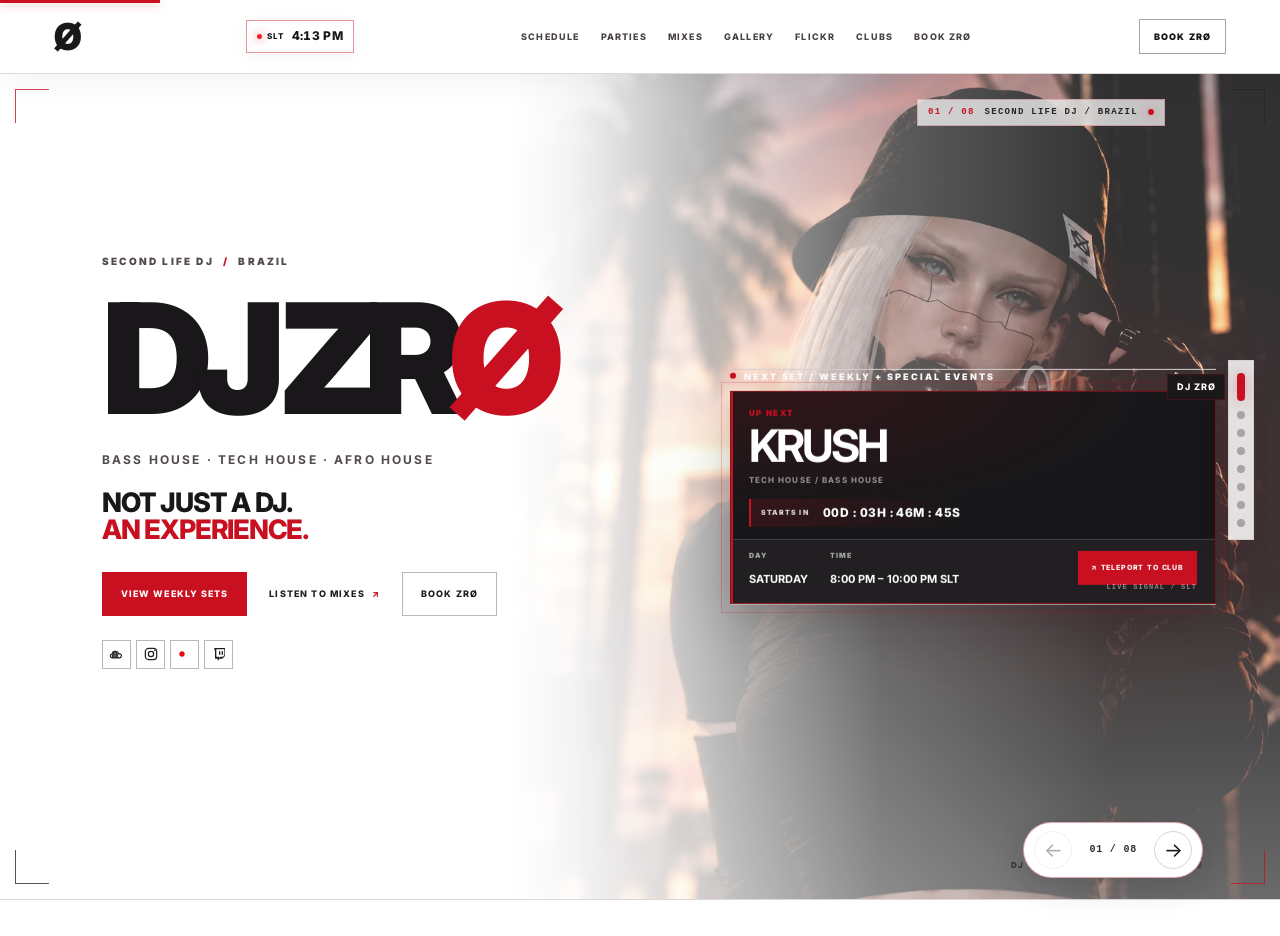
==== commit f80490d8: "Move Indecent Saturday residency" ====
--- a/index.html
+++ b/index.html
@@ -1 +1 @@
-<!doctype html><html lang="en"><head><meta charset="utf-8"><meta name="viewport" content="width=device-width, initial-scale=1"><meta name="description" content="DJ ZRØ — Bass House, Tech House & Afro House. Second Life DJ, mixes, performances, gallery and bookings."><title>DJ ZRØ | Official Website</title><link rel="stylesheet" href="style.css?v=20261015-dc-rhythms-oct16"><link rel="stylesheet" href="presentation.css?v=20261121-agenda-column-align"></head><body><header class="topbar"><a class="logo" href="#home" aria-label="DJ ZRØ">Ø</a><div class="slt-clock" role="timer" aria-label="Second Life Time"><span class="slt-clock-label"><i aria-hidden="true"></i>SLT</span><time id="slt-time" aria-live="off">--:--</time></div><nav><a href="#agenda">SCHEDULE</a><a href="#festas">PARTIES</a><a href="#mixes">MIXES</a><a href="#gallery">GALLERY</a><a href="#flickr">FLICKR</a><a href="#residencies">CLUBS</a><a href="#booking">BOOK ZRØ</a></nav><div class="header-actions"><a class="top-book" href="#booking">BOOK ZRØ</a></div></header><main><section id="home" class="hero"><div class="hero-photo" aria-hidden="true"><img src="avatar-01.webp" alt="" fetchpriority="high"></div><div class="hero-content"><p class="eyebrow">SECOND LIFE DJ <span>/</span> BRAZIL</p><h1>DJ ZR<span>Ø</span></h1><p class="hero-sub">BASS HOUSE · TECH HOUSE · AFRO HOUSE</p><p class="hero-line">NOT JUST A DJ.<br><em>AN EXPERIENCE.</em></p><div class="hero-actions"><a class="button" href="#agenda">VIEW WEEKLY SETS</a><a class="text-link" href="#mixes">LISTEN TO MIXES <span>↗</span></a><a class="button hero-book-button" href="#booking">BOOK ZRØ</a></div><div class="hero-socials top-socials" aria-label="DJ ZRØ social links"><a href="https://soundcloud.com/zero9123892174515" target="_blank" rel="noopener noreferrer" aria-label="SoundCloud"><svg viewBox="0 0 24 24" aria-hidden="true" focusable="false"><path d="M2 14.1c0-1 .8-1.8 1.8-1.8.2 0 .4 0 .6.1A5.2 5.2 0 0 1 9.5 8c2.4 0 4.4 1.6 5 3.8h1.1a3 3 0 1 1 0 6H5.1A3.1 3.1 0 0 1 2 14.7v-.6Zm3-2.5v5.7m2-7.7v7.7m2-9.4v9.4m2-8.6v8.6m2-5.7v5.7" fill="none" stroke="currentColor" stroke-width="1.6" stroke-linecap="round" stroke-linejoin="round"/></svg></a><a href="https://www.instagram.com/zro.dj/" target="_blank" rel="noopener noreferrer" aria-label="Instagram"><svg viewBox="0 0 24 24" aria-hidden="true" focusable="false"><rect x="3.5" y="3.5" width="17" height="17" rx="5" fill="none" stroke="currentColor" stroke-width="1.8"/><circle cx="12" cy="12" r="4" fill="none" stroke="currentColor" stroke-width="1.8"/><circle cx="17.6" cy="6.8" r="1.1" fill="currentColor"/></svg></a><a href="https://www.flickr.com/people/199928464@N02/" target="_blank" rel="noopener noreferrer" aria-label="Flickr"><svg viewBox="0 0 24 24" aria-hidden="true" focusable="false"><circle cx="7.5" cy="12" r="4" fill="#e50914"/><circle cx="16.5" cy="12" r="4" fill="#f7f7f5"/></svg></a><a href="https://www.twitch.tv/sensessj" target="_blank" rel="noopener noreferrer" aria-label="Twitch"><svg viewBox="0 0 24 24" aria-hidden="true" focusable="false"><path d="M5 3h16v12l-4 4h-4l-3 3v-3H6V6l-1 1V3Zm3 2v11h4v2l2-2h4l2-2V5H8Zm4 3h2v5h-2V8Zm4 0h2v5h-2V8Z" fill="currentColor"/></svg></a></div></div><div class="hero-next-set next-set-section"><div class="next-set-label"><span class="live-dot" aria-hidden="true"></span><p class="eyebrow">NEXT SET / WEEKLY + SPECIAL EVENTS</p></div><div class="next-set-card"><div class="next-set-main"><span id="nextSetStatus">UP NEXT</span><h2 id="nextSetClub">KRUSH</h2><p id="nextSetStyle">TECH HOUSE / BASS HOUSE</p><div class="next-set-countdown" aria-label="Countdown to the next set"><span id="nextSetCountdownLabel">STARTS IN</span><b id="nextSetCountdown" aria-live="off">--D : --H : --M : --S</b></div></div><div class="next-set-meta"><div><span>DAY</span><b id="nextSetDay">TUESDAY</b></div><div><span>TIME</span><b id="nextSetTime">12:00 PM – 2:00 PM SLT</b></div><a id="nextSetTeleport" class="button" href="https://maps.secondlife.com/secondlife/Love%20is%20Love/74/9/2086" target="_blank" rel="noopener noreferrer">↗ TELEPORT TO CLUB</a></div></div></div><div class="hero-caption"><span>DJ ZRØ</span><i></i><span>LIVE IN SECOND LIFE</span></div></section><section id="agenda" class="section"><p class="eyebrow">01 / WEEKLY SETS</p><div class="agenda-head"><h2>WEEKLY<br><em>SETS.</em></h2><p>RESIDENTS + ONE-TIME SETS · ALL TIMES IN SLT</p></div><div class="agenda-list"><div class="event"><div><strong>MON</strong><small class="event-frequency is-weekly">WEEKLY</small></div><div><b>DJ ZRØ — SIRENS BEACH</b><span>WEEKLY RESIDENT SET · 12:00 AM – 2:00 AM SLT</span></div><div class="event-tag">MONDAY</div></div><div class="event"><div><strong>TUE</strong><small class="event-frequency is-weekly">WEEKLY</small></div><div><b>DJ ZRØ — KRUSH</b><span>TECH HOUSE / BASS HOUSE · 12:00 PM – 2:00 PM SLT</span></div><div class="event-tag">TUESDAY</div></div><div class="event special-event"><div><strong>TUE</strong><small class="event-frequency is-one-time">ONE-TIME</small><small class="event-date">DEC 15</small></div><div><b>DJ ZRØ — ONYX</b><span>ONE-TIME SET · 10:00 AM SLT</span></div><div class="event-tag">TUESDAY · DEC 15, 2026</div><div class="event-actions"><a class="teleport-button" href="https://maps.secondlife.com/secondlife/Angel%20Bliss/35/80/2502" target="_blank" rel="noopener noreferrer">↗ TELEPORT TO ONYX</a></div></div><div class="event"><div><strong>WED</strong><small class="event-frequency is-weekly">WEEKLY</small></div><div><b>DJ ZRØ — GOLDEN CROWS</b><span>WEEKLY RESIDENT SET · 10:30 PM – 12:00 AM SLT</span></div><div class="event-tag">WEDNESDAY</div></div><div class="event"><div><strong>FRI</strong><small class="event-frequency is-weekly">WEEKLY</small></div><div><b>DJ ZRØ — SOHO CLUB</b><span>TECH HOUSE / BASS HOUSE · 9:00 AM – 10:30 AM SLT</span></div><div class="event-tag">FRIDAY</div></div><div class="event special-event"><div><strong>FRI</strong><small class="event-frequency is-one-time">ONE-TIME</small><small class="event-date">NOV 27</small></div><div><b>DJ ZRØ — MUSIC FOR THE SOUL</b><span>TECH HOUSE · 10:00 AM SLT</span></div><div class="event-tag">FRIDAY · NOV 27, 2026</div><div class="event-actions"><a class="teleport-button" href="https://maps.secondlife.com/secondlife/Falling%20Rose/43/35/2006" target="_blank" rel="noopener noreferrer">↗ TELEPORT TO MUSIC FOR THE SOUL</a></div></div><div class="event"><div><strong>FRI</strong><small class="event-frequency is-weekly">WEEKLY</small></div><div><b>DJ ZRØ — GOLDEN CROWS</b><span>WEEKLY RESIDENT SET · 4:30 PM – 6:00 PM SLT</span></div><div class="event-tag">FRIDAY</div></div><div class="event"><div><strong>SAT</strong><small class="event-frequency is-weekly">WEEKLY</small></div><div><b>DJ ZRØ — MUSIC FOR THE SOUL</b><span>TECH HOUSE · 8:30 AM SLT</span></div><div class="event-tag">SATURDAY</div><div class="event-actions"><a class="teleport-button" href="https://maps.secondlife.com/secondlife/Falling%20Rose/43/35/2006" target="_blank" rel="noopener noreferrer">↗ TELEPORT TO MUSIC FOR THE SOUL</a></div></div><div class="event"><div><strong>SAT</strong><small class="event-frequency is-weekly">WEEKLY</small></div><div><b>DJ ZRØ — KRUSH</b><span>TECH HOUSE / BASS HOUSE · 8:00 PM – 10:00 PM SLT</span></div><div class="event-tag">SATURDAY</div></div><div class="event"><div><strong>SAT</strong><small class="event-frequency is-weekly">WEEKLY</small></div><div><b>DJ ZRØ — THE INDECENT CLUB</b><span>TECH HOUSE / BASS HOUSE · 10:30 PM – 12:00 AM SLT</span></div><div class="event-tag">SATURDAY</div><div class="event-actions"><a class="teleport-button" href="http://maps.secondlife.com/secondlife/Red%20Room/225/30/2010" target="_blank" rel="noopener noreferrer">↗ TELEPORT TO INDECENT</a></div></div></div><p class="note">Resident sets and one-time appearances. All times shown in SLT.</p></section><section id="festas" class="section parties-section" aria-labelledby="parties-title"><div class="parties-heading"><div><p class="eyebrow">FEATURED / PARTY FLYERS</p><h2 id="parties-title">PARTY<br><em>FLYERS.</em></h2></div><p class="parties-intro">DJ ZRØ · LIVE IN SECOND LIFE</p></div><div class="party-carousel" data-party-carousel role="region" aria-roledescription="carousel" aria-label="DJ ZRØ party flyers"><div class="party-carousel-toolbar"><span class="party-count" data-party-count aria-live="polite">01 <i>/</i> 05</span><div class="party-controls"><button class="party-arrow" type="button" data-party-prev aria-label="Previous flyer" aria-controls="party-track">←</button><button class="party-arrow" type="button" data-party-next aria-label="Next flyer" aria-controls="party-track">→</button></div></div><div class="party-track" id="party-track" tabindex="0" aria-label="Scroll through party flyers"><article class="party-card" data-event-date="2026-10-10" data-event-minute="1200" role="group" aria-roledescription="slide" aria-label="1 of 5"><button class="party-flyer-open" type="button" data-full="flyers/krush-night-2026-10-10.png" aria-label="Enlarge the Krush Night flyer"><span class="party-image-frame"><img src="flyers/krush-night-2026-10-10.png" alt="Club Krush presents DJ ZRØ Krush Night, Saturday October 10, 8 to 10 PM SLT" loading="lazy"></span><span class="party-open-label">OPEN FLYER <b>↗</b></span></button><div class="party-card-info"><div><span class="party-kicker">SATURDAY · OCT 10, 2026</span><h3>KRUSH NIGHT</h3><p>CLUB KRUSH <i>·</i> 8:00 PM – 10:00 PM SLT</p></div><span class="party-index">01</span></div></article><article class="party-card" data-event-date="2026-10-10" data-event-minute="1350" role="group" aria-roledescription="slide" aria-label="2 of 5"><button class="party-flyer-open" type="button" data-full="flyers/indecent-club-2026-10-10.png" aria-label="Enlarge The Indecent Club flyer"><span class="party-image-frame"><img src="flyers/indecent-club-2026-10-10.png" alt="Special set by DJ ZRØ at The Indecent Club, Saturday October 10, 10:30 PM to midnight SLT" loading="lazy"></span><span class="party-open-label">OPEN FLYER <b>↗</b></span></button><div class="party-card-info"><div><span class="party-kicker">SATURDAY · OCT 10, 2026 · SPECIAL SET</span><h3>THE INDECENT CLUB</h3><p>DJ ZRØ <i>·</i> 10:30 PM – 12:00 AM SLT</p></div><span class="party-index">02</span></div></article><article class="party-card" data-event-date="2026-10-24" data-event-minute="1020" role="group" aria-roledescription="slide" aria-label="3 of 5"><button class="party-flyer-open" type="button" data-full="flyers/sim-launch-party-2026-10-24.webp" aria-label="Enlarge the SIM Launch Party flyer"><span class="party-image-frame"><img src="flyers/sim-launch-party-2026-10-24.webp" alt="SIM Launch Party at Rootwoven Studios, Saturday October 24, DJ ZRØ at 5 PM SLT" loading="lazy"></span><span class="party-open-label">OPEN FLYER <b>↗</b></span></button><div class="party-card-info"><div><span class="party-kicker">SATURDAY · OCT 24, 2026 · SPECIAL EVENT</span><h3>SIM LAUNCH PARTY</h3><p>ROOTWOVEN STUDIOS <i>·</i> 5:00 PM SLT</p></div><span class="party-index">03</span></div></article><article class="party-card" data-event-date="2026-10-15" data-event-minute="1020" role="group" aria-roledescription="slide" aria-label="4 of 5"><button class="party-flyer-open" type="button" data-full="flyers/melt-festival-2026-10-15.webp" aria-label="Enlarge the M.E.L.T Festival flyer"><span class="party-image-frame"><img src="flyers/melt-festival-2026-10-15.webp" alt="M.E.L.T Festival, October 15 to 18, 2026, DJ ZRØ on the House lineup Thursday October 15 at 5 PM SLT" loading="lazy"></span><span class="party-open-label">OPEN FLYER <b>↗</b></span></button><div class="party-card-info"><div><span class="party-kicker">THURSDAY · OCT 15, 2026 · FESTIVAL SET</span><h3>M.E.L.T FESTIVAL</h3><p>DJ ZRØ <i>·</i> 5:00 PM SLT</p></div><span class="party-index">04</span></div></article><article class="party-card" data-event-date="2026-10-15" data-event-minute="1320" role="group" aria-roledescription="slide" aria-label="5 of 5"><button class="party-flyer-open" type="button" data-full="flyers/onyx-deep-house-oct-15.png" aria-label="Enlarge the ONYX Deep House flyer"><span class="party-image-frame"><img src="flyers/onyx-deep-house-oct-15.png" alt="ONYX Club presents DJ ZRØ Deep House Set, Thursday October 15, 10 PM SLT" loading="lazy"></span><span class="party-open-label">OPEN FLYER <b>↗</b></span></button><div class="party-card-info"><div><span class="party-kicker">THURSDAY · OCT 15 · SPECIAL SET</span><h3>ONYX DEEP HOUSE</h3><p>ONYX CLUB <i>·</i> 10:00 PM SLT</p></div><span class="party-index">05</span></div></article></div><p class="party-swipe-hint">DRAG OR USE THE ARROWS TO EXPLORE</p></div></section><section class="proof-strip"><div><b>ENERGY</b><span>BUILT FOR THE DANCEFLOOR</span></div><div><b>VERSATILITY</b><span>HOUSE · TECH · AFRO</span></div><div><b>PRESENCE</b><span>VISUAL IDENTITY & ATTITUDE</span></div><div><b>PROFESSIONAL</b><span>READY FOR YOUR LINEUP</span></div></section><section id="mixes" class="section mixes"><p class="eyebrow">02 / DJ MIXES</p><div class="agenda-head"><div><h2>LISTEN<br><em>BEFORE YOU BOOK.</em></h2><p class="section-lead">Get a taste of the ZRØ experience.</p></div><p>SOUNDCLOUD / RECORDED SETS</p></div><div class="mix-list"><article class="mix-card featured-mix"><div class="mix-number">01</div><div class="mix-info"><span class="mix-kicker">FEATURED SET</span><h3>DJ ZRØ — BASS / TECH HOUSE SET 01</h3><p>BASS HOUSE · TECH HOUSE · SOUNDCLOUD</p></div><div class="mix-preview-controls"><div><span class="mix-preview-label">30-SECOND PREVIEW</span><span class="mix-preview-status" id="mix-preview-status" aria-live="polite">READY TO PLAY</span></div><button class="mix-preview-button" id="mix-preview-button" type="button" disabled>PLAY PREVIEW</button></div><iframe id="featured-mix-player" title="DJ ZRØ Bass Tech House Set 01 — 30-second preview" aria-hidden="true" tabindex="-1" loading="eager" allow="autoplay" src="https://w.soundcloud.com/player/?url=https%3A%2F%2Fsoundcloud.com%2Fzero9123892174515%2Fdj-zro-bass-tech-house-set-01&color=%23e31b23&auto_play=false&hide_related=true&show_comments=false&show_user=true&show_reposts=false&show_teaser=false&show_artwork=false"></iframe></article><article class="mix-card"><div class="mix-number">02</div><div class="mix-info"><h3>DJ ZRØ — ELECTRO MIX</h3><p>ELECTRO HOUSE · CLUB · SOUNDCLOUD</p></div><iframe title="DJ ZRØ Electro Mix — 30-second preview" aria-hidden="true" tabindex="-1" loading="eager" allow="autoplay" src="https://w.soundcloud.com/player/?url=https%3A%2F%2Fsoundcloud.com%2Fzero9123892174515%2Felectro-mix&color=%23e31b23&auto_play=false&hide_related=true&show_comments=false&show_user=true&show_reposts=false&show_teaser=false&show_artwork=false"></iframe></article><article class="mix-card"><div class="mix-number">03</div><div class="mix-info"><h3>DJ ZRØ — MIX 01</h3><p>DJ SET · SECOND LIFE · SOUNDCLOUD</p></div><iframe title="DJ ZRØ Mix 01 — 30-second preview" aria-hidden="true" tabindex="-1" loading="eager" allow="autoplay" src="https://w.soundcloud.com/player/?url=https%3A%2F%2Fsoundcloud.com%2Fzero9123892174515%2Fdj-zero-mix1&color=%23e31b23&auto_play=false&hide_related=true&show_comments=false&show_user=true&show_reposts=false&show_teaser=false&show_artwork=false"></iframe></article></div></section><section id="gallery" class="section gallery-section"><div class="gallery-heading"><div><p class="eyebrow">03 / SL GALLERY</p><h2>LIVE <em>MOMENTS.</em></h2></div><p class="gallery-intro">SECOND LIFE / DJ ZRØ</p></div><div class="photo-gallery-toolbar"><span class="photo-count" data-photo-count aria-live="polite">01 <i>/</i> 13</span><div class="photo-controls"><button class="photo-arrow" type="button" data-photo-prev aria-label="Previous photo" aria-controls="photo-track">←</button><button class="photo-arrow" type="button" data-photo-next aria-label="Next photo" aria-controls="photo-track">→</button></div></div><div class="photo-grid" id="photo-track" tabindex="0" role="region" aria-roledescription="carousel" aria-label="DJ ZRØ live photos"><figure class="photo-card"><button class="photo-button" type="button" data-full="photos/photo-01.webp"><img src="photos/photo-01.webp" alt="DJ ZRØ — Live set in Second Life" loading="lazy"><span class="photo-overlay"><b>01</b><span>Live set</span></span></button></figure><figure class="photo-card"><button class="photo-button" type="button" data-full="photos/photo-02.webp"><img src="photos/photo-02.webp" alt="DJ ZRØ — DJ booth in Second Life" loading="lazy"><span class="photo-overlay"><b>02</b><span>DJ booth</span></span></button></figure><figure class="photo-card"><button class="photo-button" type="button" data-full="photos/photo-03.webp"><img src="photos/photo-03.webp" alt="DJ ZRØ — Live performance" loading="lazy"><span class="photo-overlay"><b>03</b><span>Performance</span></span></button></figure><figure class="photo-card"><button class="photo-button" type="button" data-full="photos/photo-04.webp"><img src="photos/photo-04.webp" alt="DJ ZRØ — Night session" loading="lazy"><span class="photo-overlay"><b>04</b><span>Night session</span></span></button></figure><figure class="photo-card"><button class="photo-button" type="button" data-full="photos/photo-05.webp"><img src="photos/photo-05.webp" alt="DJ ZRØ — Club night" loading="lazy"><span class="photo-overlay"><b>05</b><span>Club night</span></span></button></figure><figure class="photo-card"><button class="photo-button" type="button" data-full="photos/photo-06.webp"><img src="photos/photo-06.webp" alt="DJ ZRØ — On stage" loading="lazy"><span class="photo-overlay"><b>06</b><span>On stage</span></span></button></figure><figure class="photo-card"><button class="photo-button" type="button" data-full="photos/photo-07.webp"><img src="photos/photo-07.webp" alt="DJ ZRØ — Crowd and dancefloor" loading="lazy"><span class="photo-overlay"><b>07</b><span>Dancefloor</span></span></button></figure><figure class="photo-card"><button class="photo-button" type="button" data-full="photos/photo-08.webp"><img src="photos/photo-08.webp" alt="DJ ZRØ — Second Life event" loading="lazy"><span class="photo-overlay"><b>08</b><span>Event</span></span></button></figure><figure class="photo-card"><button class="photo-button" type="button" data-full="photos/photo-09.webp"><img src="photos/photo-09.webp" alt="DJ ZRØ — Live club session" loading="lazy"><span class="photo-overlay"><b>09</b><span>Live session</span></span></button></figure><figure class="photo-card"><button class="photo-button" type="button" data-full="photos/photo-10.webp"><img src="photos/photo-10.webp" alt="DJ ZRØ — DJ set at night" loading="lazy"><span class="photo-overlay"><b>10</b><span>DJ set</span></span></button></figure><figure class="photo-card"><button class="photo-button" type="button" data-full="photos/photo-11.webp"><img src="photos/photo-11.webp" alt="DJ ZRØ — Outdoor live set" loading="lazy"><span class="photo-overlay"><b>11</b><span>Outdoor set</span></span></button></figure><figure class="photo-card"><button class="photo-button" type="button" data-full="photos/photo-12.webp"><img src="photos/photo-12.webp" alt="DJ ZRØ — Beach club session" loading="lazy"><span class="photo-overlay"><b>12</b><span>Beach club</span></span></button></figure><figure class="photo-card"><button class="photo-button" type="button" data-full="photos/photo-13.webp"><img src="photos/photo-13.webp" alt="DJ ZRØ — Open-air DJ set" loading="lazy"><span class="photo-overlay"><b>13</b><span>Open air</span></span></button></figure></div><p class="photo-swipe-hint">SCROLL OR USE THE ARROWS TO EXPLORE</p></section><section id="flickr" class="section flickr-section"><div class="gallery-heading flickr-heading"><div><p class="eyebrow">FLICKR / PHOTO STREAM</p><h2>ZRØ ON <em>FLICKR.</em></h2></div><p class="gallery-intro">LATEST PUBLIC PHOTOS</p></div><div class="flickr-toolbar"><p id="flickr-status" aria-live="polite">Loading recent photos…</p><a href="https://www.flickr.com/photos/199928464@N02/" target="_blank" rel="noopener noreferrer">OPEN MY FLICKR ↗</a></div><div class="flickr-grid" id="flickr-grid" aria-label="Recent photos from DJ ZRØ on Flickr"><noscript>Enable JavaScript to load photos. <a href="https://www.flickr.com/photos/199928464@N02/">Open the Flickr photostream ↗</a></noscript></div></section><section id="residencies" class="section residencies-section"><p class="eyebrow">04 / RESIDENCIES</p><div class="agenda-head"><h2>RESIDENT<br><em>CLUBS.</em></h2><p>SECOND LIFE / RESIDENT CLUBS + SPECIAL SETS</p></div><div class="residency-showcase"><article class="residency-card residency-onyx"><div class="residency-overlay"></div><div class="residency-content"><div class="residency-logo-frame"><img src="onyx-lounge-logo.png" alt="ONYX Lounge club logo" loading="lazy" decoding="async"></div><div class="club-details"><span class="resident-label">SPECIAL SETS</span><h3>ONYX LOUNGE</h3><div class="residency-times"><p><b>TUE · OCT 13</b><span>AFRO HOUSE · 11 AM – 12 PM SLT</span></p><p><b>THU · OCT 15</b><span>DEEP HOUSE · 10 AM SLT</span></p></div><small>ONE-TIME APPEARANCES</small><a class="residency-button" href="https://maps.secondlife.com/secondlife/Angel%20Bliss/35/80/2502" target="_blank" rel="noopener noreferrer">↗ TELEPORT TO ONYX</a></div></div></article><article class="residency-card residency-indecent"><div class="residency-overlay"></div><div class="residency-content"><div class="residency-logo-frame"><img src="indecent-club-logo.webp" alt="The Indecent Club logo" loading="lazy" decoding="async"></div><div class="club-details"><span class="resident-label">WEEKLY RESIDENT</span><h3>THE INDECENT</h3><div class="residency-times"><p><b>SATURDAY</b><span>10:30 PM – 12 AM SLT</span></p></div><small>TECH HOUSE / BASS HOUSE</small><a class="residency-button" href="http://maps.secondlife.com/secondlife/Red%20Room/225/30/2010" target="_blank" rel="noopener noreferrer">↗ TELEPORT TO INDECENT</a></div></div></article><article class="residency-card residency-krush"><div class="residency-overlay"></div><div class="residency-content"><div class="residency-logo-frame"><img src="krush-club-logo.png" alt="Krush LGBTQIAP+ Club" loading="lazy" decoding="async"></div><div class="club-details"><span class="resident-label">WEEKLY RESIDENT</span><h3>KRUSH</h3><div class="residency-times"><p><b>TUESDAY</b><span>12 PM – 2 PM SLT</span></p><p><b>SATURDAY</b><span>8 PM – 10 PM SLT</span></p></div><small>TECH HOUSE / BASS HOUSE</small><a class="residency-button" href="https://maps.secondlife.com/secondlife/Love%20is%20Love/74/9/2086" target="_blank" rel="noopener noreferrer">↗ TELEPORT TO KRUSH</a></div></div></article><article class="residency-card residency-soho"><div class="residency-overlay"></div><div class="residency-content"><div class="residency-logo-frame"><img src="soho-club-logo.png" alt="Club SOHO — Second Life Finest Music Club" loading="lazy" decoding="async"></div><div class="club-details"><span class="resident-label">WEEKLY RESIDENT</span><h3>SOHO CLUB</h3><div class="residency-times"><p><b>FRIDAY</b><span>9 AM – 10:30 AM SLT</span></p></div><small>TECH HOUSE / BASS HOUSE</small><a class="residency-button" href="https://maps.secondlife.com/secondlife/Soho%20Island/60/192/3024" target="_blank" rel="noopener noreferrer">↗ TELEPORT TO SOHO</a></div></div></article></div></section><section id="booking" class="section booking"><p class="eyebrow">05 / BOOK ZRØ</p><div class="booking-layout"><div><h2>LOOKING<br><em>FOR A DJ?</em></h2><p>Bring ZRØ to your next night. Available for residencies, guest sets, special events and collaborations in Second Life.</p></div><div class="booking-availability"><span>AVAILABLE FOR</span><b>RESIDENCIES</b><b>GUEST SETS</b><b>SPECIAL EVENTS</b><b>COLLABORATIONS</b></div></div><div class="booking-actions"><a class="button" href="https://discord.com/users/110883002162163712" target="_blank" rel="noopener">CONTACT ON DISCORD</a><a class="button secondary-button" href="secondlife:///app/agent/1fa11d04-981d-486b-bab1-ff6a882ec7e6/about">CONTACT IN SECOND LIFE</a><a class="button secondary-button press-download" href="DJ_ZRO_EPK_Press_Kit_v2.pdf" download="DJ_ZRO_EPK_Press_Kit_v2.pdf">DOWNLOAD PRESS KIT</a></div></section></main><div class="lightbox" aria-hidden="true"><button class="lightbox-close" type="button" aria-label="Close photo">×</button><img class="lightbox-image" src="" alt=""></div><footer><span>DJ ZRØ</span><span>SECOND LIFE / BRAZIL</span><span>© 2026</span><a href="DJ_ZRO_EPK_Press_Kit_v2.pdf" download="DJ_ZRO_EPK_Press_Kit_v2.pdf">PRESS KIT</a></footer><script src="script.js?v=20261121-music-soul-nov27"></script></body></html>
+<!doctype html><html lang="en"><head><meta charset="utf-8"><meta name="viewport" content="width=device-width, initial-scale=1"><meta name="description" content="DJ ZRØ — Bass House, Tech House & Afro House. Second Life DJ, mixes, performances, gallery and bookings."><title>DJ ZRØ | Official Website</title><link rel="stylesheet" href="style.css?v=20261015-dc-rhythms-oct16"><link rel="stylesheet" href="presentation.css?v=20261121-agenda-column-align"></head><body><header class="topbar"><a class="logo" href="#home" aria-label="DJ ZRØ">Ø</a><div class="slt-clock" role="timer" aria-label="Second Life Time"><span class="slt-clock-label"><i aria-hidden="true"></i>SLT</span><time id="slt-time" aria-live="off">--:--</time></div><nav><a href="#agenda">SCHEDULE</a><a href="#festas">PARTIES</a><a href="#mixes">MIXES</a><a href="#gallery">GALLERY</a><a href="#flickr">FLICKR</a><a href="#residencies">CLUBS</a><a href="#booking">BOOK ZRØ</a></nav><div class="header-actions"><a class="top-book" href="#booking">BOOK ZRØ</a></div></header><main><section id="home" class="hero"><div class="hero-photo" aria-hidden="true"><img src="avatar-01.webp" alt="" fetchpriority="high"></div><div class="hero-content"><p class="eyebrow">SECOND LIFE DJ <span>/</span> BRAZIL</p><h1>DJ ZR<span>Ø</span></h1><p class="hero-sub">BASS HOUSE · TECH HOUSE · AFRO HOUSE</p><p class="hero-line">NOT JUST A DJ.<br><em>AN EXPERIENCE.</em></p><div class="hero-actions"><a class="button" href="#agenda">VIEW WEEKLY SETS</a><a class="text-link" href="#mixes">LISTEN TO MIXES <span>↗</span></a><a class="button hero-book-button" href="#booking">BOOK ZRØ</a></div><div class="hero-socials top-socials" aria-label="DJ ZRØ social links"><a href="https://soundcloud.com/zero9123892174515" target="_blank" rel="noopener noreferrer" aria-label="SoundCloud"><svg viewBox="0 0 24 24" aria-hidden="true" focusable="false"><path d="M2 14.1c0-1 .8-1.8 1.8-1.8.2 0 .4 0 .6.1A5.2 5.2 0 0 1 9.5 8c2.4 0 4.4 1.6 5 3.8h1.1a3 3 0 1 1 0 6H5.1A3.1 3.1 0 0 1 2 14.7v-.6Zm3-2.5v5.7m2-7.7v7.7m2-9.4v9.4m2-8.6v8.6m2-5.7v5.7" fill="none" stroke="currentColor" stroke-width="1.6" stroke-linecap="round" stroke-linejoin="round"/></svg></a><a href="https://www.instagram.com/zro.dj/" target="_blank" rel="noopener noreferrer" aria-label="Instagram"><svg viewBox="0 0 24 24" aria-hidden="true" focusable="false"><rect x="3.5" y="3.5" width="17" height="17" rx="5" fill="none" stroke="currentColor" stroke-width="1.8"/><circle cx="12" cy="12" r="4" fill="none" stroke="currentColor" stroke-width="1.8"/><circle cx="17.6" cy="6.8" r="1.1" fill="currentColor"/></svg></a><a href="https://www.flickr.com/people/199928464@N02/" target="_blank" rel="noopener noreferrer" aria-label="Flickr"><svg viewBox="0 0 24 24" aria-hidden="true" focusable="false"><circle cx="7.5" cy="12" r="4" fill="#e50914"/><circle cx="16.5" cy="12" r="4" fill="#f7f7f5"/></svg></a><a href="https://www.twitch.tv/sensessj" target="_blank" rel="noopener noreferrer" aria-label="Twitch"><svg viewBox="0 0 24 24" aria-hidden="true" focusable="false"><path d="M5 3h16v12l-4 4h-4l-3 3v-3H6V6l-1 1V3Zm3 2v11h4v2l2-2h4l2-2V5H8Zm4 3h2v5h-2V8Zm4 0h2v5h-2V8Z" fill="currentColor"/></svg></a></div></div><div class="hero-next-set next-set-section"><div class="next-set-label"><span class="live-dot" aria-hidden="true"></span><p class="eyebrow">NEXT SET / WEEKLY + SPECIAL EVENTS</p></div><div class="next-set-card"><div class="next-set-main"><span id="nextSetStatus">UP NEXT</span><h2 id="nextSetClub">KRUSH</h2><p id="nextSetStyle">TECH HOUSE / BASS HOUSE</p><div class="next-set-countdown" aria-label="Countdown to the next set"><span id="nextSetCountdownLabel">STARTS IN</span><b id="nextSetCountdown" aria-live="off">--D : --H : --M : --S</b></div></div><div class="next-set-meta"><div><span>DAY</span><b id="nextSetDay">TUESDAY</b></div><div><span>TIME</span><b id="nextSetTime">12:00 PM – 2:00 PM SLT</b></div><a id="nextSetTeleport" class="button" href="https://maps.secondlife.com/secondlife/Love%20is%20Love/74/9/2086" target="_blank" rel="noopener noreferrer">↗ TELEPORT TO CLUB</a></div></div></div><div class="hero-caption"><span>DJ ZRØ</span><i></i><span>LIVE IN SECOND LIFE</span></div></section><section id="agenda" class="section"><p class="eyebrow">01 / WEEKLY SETS</p><div class="agenda-head"><h2>WEEKLY<br><em>SETS.</em></h2><p>RESIDENTS + ONE-TIME SETS · ALL TIMES IN SLT</p></div><div class="agenda-list"><div class="event"><div><strong>MON</strong><small class="event-frequency is-weekly">WEEKLY</small></div><div><b>DJ ZRØ — SIRENS BEACH</b><span>WEEKLY RESIDENT SET · 12:00 AM – 2:00 AM SLT</span></div><div class="event-tag">MONDAY</div></div><div class="event"><div><strong>TUE</strong><small class="event-frequency is-weekly">WEEKLY</small></div><div><b>DJ ZRØ — KRUSH</b><span>TECH HOUSE / BASS HOUSE · 12:00 PM – 2:00 PM SLT</span></div><div class="event-tag">TUESDAY</div></div><div class="event special-event"><div><strong>TUE</strong><small class="event-frequency is-one-time">ONE-TIME</small><small class="event-date">DEC 15</small></div><div><b>DJ ZRØ — ONYX</b><span>ONE-TIME SET · 10:00 AM SLT</span></div><div class="event-tag">TUESDAY · DEC 15, 2026</div><div class="event-actions"><a class="teleport-button" href="https://maps.secondlife.com/secondlife/Angel%20Bliss/35/80/2502" target="_blank" rel="noopener noreferrer">↗ TELEPORT TO ONYX</a></div></div><div class="event"><div><strong>WED</strong><small class="event-frequency is-weekly">WEEKLY</small></div><div><b>DJ ZRØ — GOLDEN CROWS</b><span>WEEKLY RESIDENT SET · 10:30 PM – 12:00 AM SLT</span></div><div class="event-tag">WEDNESDAY</div></div><div class="event"><div><strong>FRI</strong><small class="event-frequency is-weekly">WEEKLY</small></div><div><b>DJ ZRØ — SOHO CLUB</b><span>TECH HOUSE / BASS HOUSE · 9:00 AM – 10:30 AM SLT</span></div><div class="event-tag">FRIDAY</div></div><div class="event special-event"><div><strong>FRI</strong><small class="event-frequency is-one-time">ONE-TIME</small><small class="event-date">NOV 27</small></div><div><b>DJ ZRØ — MUSIC FOR THE SOUL</b><span>TECH HOUSE · 10:00 AM SLT</span></div><div class="event-tag">FRIDAY · NOV 27, 2026</div><div class="event-actions"><a class="teleport-button" href="https://maps.secondlife.com/secondlife/Falling%20Rose/43/35/2006" target="_blank" rel="noopener noreferrer">↗ TELEPORT TO MUSIC FOR THE SOUL</a></div></div><div class="event"><div><strong>FRI</strong><small class="event-frequency is-weekly">WEEKLY</small></div><div><b>DJ ZRØ — GOLDEN CROWS</b><span>WEEKLY RESIDENT SET · 4:30 PM – 6:00 PM SLT</span></div><div class="event-tag">FRIDAY</div></div><div class="event"><div><strong>SAT</strong><small class="event-frequency is-weekly">WEEKLY</small></div><div><b>DJ ZRØ — MUSIC FOR THE SOUL</b><span>TECH HOUSE · 8:30 AM SLT</span></div><div class="event-tag">SATURDAY</div><div class="event-actions"><a class="teleport-button" href="https://maps.secondlife.com/secondlife/Falling%20Rose/43/35/2006" target="_blank" rel="noopener noreferrer">↗ TELEPORT TO MUSIC FOR THE SOUL</a></div></div><div class="event"><div><strong>SAT</strong><small class="event-frequency is-weekly">WEEKLY</small></div><div><b>DJ ZRØ — KRUSH</b><span>TECH HOUSE / BASS HOUSE · 8:00 PM – 10:00 PM SLT</span></div><div class="event-tag">SATURDAY</div></div><div class="event"><div><strong>SAT</strong><small class="event-frequency is-weekly">WEEKLY</small></div><div><b>DJ ZRØ — THE INDECENT CLUB</b><span>TECH HOUSE / BASS HOUSE · 1:30 PM – 3:00 PM SLT</span></div><div class="event-tag">SATURDAY</div><div class="event-actions"><a class="teleport-button" href="http://maps.secondlife.com/secondlife/Red%20Room/225/30/2010" target="_blank" rel="noopener noreferrer">↗ TELEPORT TO INDECENT</a></div></div></div><p class="note">Resident sets and one-time appearances. All times shown in SLT.</p></section><section id="festas" class="section parties-section" aria-labelledby="parties-title"><div class="parties-heading"><div><p class="eyebrow">FEATURED / PARTY FLYERS</p><h2 id="parties-title">PARTY<br><em>FLYERS.</em></h2></div><p class="parties-intro">DJ ZRØ · LIVE IN SECOND LIFE</p></div><div class="party-carousel" data-party-carousel role="region" aria-roledescription="carousel" aria-label="DJ ZRØ party flyers"><div class="party-carousel-toolbar"><span class="party-count" data-party-count aria-live="polite">01 <i>/</i> 05</span><div class="party-controls"><button class="party-arrow" type="button" data-party-prev aria-label="Previous flyer" aria-controls="party-track">←</button><button class="party-arrow" type="button" data-party-next aria-label="Next flyer" aria-controls="party-track">→</button></div></div><div class="party-track" id="party-track" tabindex="0" aria-label="Scroll through party flyers"><article class="party-card" data-event-date="2026-10-10" data-event-minute="1200" role="group" aria-roledescription="slide" aria-label="1 of 5"><button class="party-flyer-open" type="button" data-full="flyers/krush-night-2026-10-10.png" aria-label="Enlarge the Krush Night flyer"><span class="party-image-frame"><img src="flyers/krush-night-2026-10-10.png" alt="Club Krush presents DJ ZRØ Krush Night, Saturday October 10, 8 to 10 PM SLT" loading="lazy"></span><span class="party-open-label">OPEN FLYER <b>↗</b></span></button><div class="party-card-info"><div><span class="party-kicker">SATURDAY · OCT 10, 2026</span><h3>KRUSH NIGHT</h3><p>CLUB KRUSH <i>·</i> 8:00 PM – 10:00 PM SLT</p></div><span class="party-index">01</span></div></article><article class="party-card" data-event-date="2026-10-10" data-event-minute="1350" role="group" aria-roledescription="slide" aria-label="2 of 5"><button class="party-flyer-open" type="button" data-full="flyers/indecent-club-2026-10-10.png" aria-label="Enlarge The Indecent Club flyer"><span class="party-image-frame"><img src="flyers/indecent-club-2026-10-10.png" alt="Special set by DJ ZRØ at The Indecent Club, Saturday October 10, 10:30 PM to midnight SLT" loading="lazy"></span><span class="party-open-label">OPEN FLYER <b>↗</b></span></button><div class="party-card-info"><div><span class="party-kicker">SATURDAY · OCT 10, 2026 · SPECIAL SET</span><h3>THE INDECENT CLUB</h3><p>DJ ZRØ <i>·</i> 10:30 PM – 12:00 AM SLT</p></div><span class="party-index">02</span></div></article><article class="party-card" data-event-date="2026-10-24" data-event-minute="1020" role="group" aria-roledescription="slide" aria-label="3 of 5"><button class="party-flyer-open" type="button" data-full="flyers/sim-launch-party-2026-10-24.webp" aria-label="Enlarge the SIM Launch Party flyer"><span class="party-image-frame"><img src="flyers/sim-launch-party-2026-10-24.webp" alt="SIM Launch Party at Rootwoven Studios, Saturday October 24, DJ ZRØ at 5 PM SLT" loading="lazy"></span><span class="party-open-label">OPEN FLYER <b>↗</b></span></button><div class="party-card-info"><div><span class="party-kicker">SATURDAY · OCT 24, 2026 · SPECIAL EVENT</span><h3>SIM LAUNCH PARTY</h3><p>ROOTWOVEN STUDIOS <i>·</i> 5:00 PM SLT</p></div><span class="party-index">03</span></div></article><article class="party-card" data-event-date="2026-10-15" data-event-minute="1020" role="group" aria-roledescription="slide" aria-label="4 of 5"><button class="party-flyer-open" type="button" data-full="flyers/melt-festival-2026-10-15.webp" aria-label="Enlarge the M.E.L.T Festival flyer"><span class="party-image-frame"><img src="flyers/melt-festival-2026-10-15.webp" alt="M.E.L.T Festival, October 15 to 18, 2026, DJ ZRØ on the House lineup Thursday October 15 at 5 PM SLT" loading="lazy"></span><span class="party-open-label">OPEN FLYER <b>↗</b></span></button><div class="party-card-info"><div><span class="party-kicker">THURSDAY · OCT 15, 2026 · FESTIVAL SET</span><h3>M.E.L.T FESTIVAL</h3><p>DJ ZRØ <i>·</i> 5:00 PM SLT</p></div><span class="party-index">04</span></div></article><article class="party-card" data-event-date="2026-10-15" data-event-minute="1320" role="group" aria-roledescription="slide" aria-label="5 of 5"><button class="party-flyer-open" type="button" data-full="flyers/onyx-deep-house-oct-15.png" aria-label="Enlarge the ONYX Deep House flyer"><span class="party-image-frame"><img src="flyers/onyx-deep-house-oct-15.png" alt="ONYX Club presents DJ ZRØ Deep House Set, Thursday October 15, 10 PM SLT" loading="lazy"></span><span class="party-open-label">OPEN FLYER <b>↗</b></span></button><div class="party-card-info"><div><span class="party-kicker">THURSDAY · OCT 15 · SPECIAL SET</span><h3>ONYX DEEP HOUSE</h3><p>ONYX CLUB <i>·</i> 10:00 PM SLT</p></div><span class="party-index">05</span></div></article></div><p class="party-swipe-hint">DRAG OR USE THE ARROWS TO EXPLORE</p></div></section><section class="proof-strip"><div><b>ENERGY</b><span>BUILT FOR THE DANCEFLOOR</span></div><div><b>VERSATILITY</b><span>HOUSE · TECH · AFRO</span></div><div><b>PRESENCE</b><span>VISUAL IDENTITY & ATTITUDE</span></div><div><b>PROFESSIONAL</b><span>READY FOR YOUR LINEUP</span></div></section><section id="mixes" class="section mixes"><p class="eyebrow">02 / DJ MIXES</p><div class="agenda-head"><div><h2>LISTEN<br><em>BEFORE YOU BOOK.</em></h2><p class="section-lead">Get a taste of the ZRØ experience.</p></div><p>SOUNDCLOUD / RECORDED SETS</p></div><div class="mix-list"><article class="mix-card featured-mix"><div class="mix-number">01</div><div class="mix-info"><span class="mix-kicker">FEATURED SET</span><h3>DJ ZRØ — BASS / TECH HOUSE SET 01</h3><p>BASS HOUSE · TECH HOUSE · SOUNDCLOUD</p></div><div class="mix-preview-controls"><div><span class="mix-preview-label">30-SECOND PREVIEW</span><span class="mix-preview-status" id="mix-preview-status" aria-live="polite">READY TO PLAY</span></div><button class="mix-preview-button" id="mix-preview-button" type="button" disabled>PLAY PREVIEW</button></div><iframe id="featured-mix-player" title="DJ ZRØ Bass Tech House Set 01 — 30-second preview" aria-hidden="true" tabindex="-1" loading="eager" allow="autoplay" src="https://w.soundcloud.com/player/?url=https%3A%2F%2Fsoundcloud.com%2Fzero9123892174515%2Fdj-zro-bass-tech-house-set-01&color=%23e31b23&auto_play=false&hide_related=true&show_comments=false&show_user=true&show_reposts=false&show_teaser=false&show_artwork=false"></iframe></article><article class="mix-card"><div class="mix-number">02</div><div class="mix-info"><h3>DJ ZRØ — ELECTRO MIX</h3><p>ELECTRO HOUSE · CLUB · SOUNDCLOUD</p></div><iframe title="DJ ZRØ Electro Mix — 30-second preview" aria-hidden="true" tabindex="-1" loading="eager" allow="autoplay" src="https://w.soundcloud.com/player/?url=https%3A%2F%2Fsoundcloud.com%2Fzero9123892174515%2Felectro-mix&color=%23e31b23&auto_play=false&hide_related=true&show_comments=false&show_user=true&show_reposts=false&show_teaser=false&show_artwork=false"></iframe></article><article class="mix-card"><div class="mix-number">03</div><div class="mix-info"><h3>DJ ZRØ — MIX 01</h3><p>DJ SET · SECOND LIFE · SOUNDCLOUD</p></div><iframe title="DJ ZRØ Mix 01 — 30-second preview" aria-hidden="true" tabindex="-1" loading="eager" allow="autoplay" src="https://w.soundcloud.com/player/?url=https%3A%2F%2Fsoundcloud.com%2Fzero9123892174515%2Fdj-zero-mix1&color=%23e31b23&auto_play=false&hide_related=true&show_comments=false&show_user=true&show_reposts=false&show_teaser=false&show_artwork=false"></iframe></article></div></section><section id="gallery" class="section gallery-section"><div class="gallery-heading"><div><p class="eyebrow">03 / SL GALLERY</p><h2>LIVE <em>MOMENTS.</em></h2></div><p class="gallery-intro">SECOND LIFE / DJ ZRØ</p></div><div class="photo-gallery-toolbar"><span class="photo-count" data-photo-count aria-live="polite">01 <i>/</i> 13</span><div class="photo-controls"><button class="photo-arrow" type="button" data-photo-prev aria-label="Previous photo" aria-controls="photo-track">←</button><button class="photo-arrow" type="button" data-photo-next aria-label="Next photo" aria-controls="photo-track">→</button></div></div><div class="photo-grid" id="photo-track" tabindex="0" role="region" aria-roledescription="carousel" aria-label="DJ ZRØ live photos"><figure class="photo-card"><button class="photo-button" type="button" data-full="photos/photo-01.webp"><img src="photos/photo-01.webp" alt="DJ ZRØ — Live set in Second Life" loading="lazy"><span class="photo-overlay"><b>01</b><span>Live set</span></span></button></figure><figure class="photo-card"><button class="photo-button" type="button" data-full="photos/photo-02.webp"><img src="photos/photo-02.webp" alt="DJ ZRØ — DJ booth in Second Life" loading="lazy"><span class="photo-overlay"><b>02</b><span>DJ booth</span></span></button></figure><figure class="photo-card"><button class="photo-button" type="button" data-full="photos/photo-03.webp"><img src="photos/photo-03.webp" alt="DJ ZRØ — Live performance" loading="lazy"><span class="photo-overlay"><b>03</b><span>Performance</span></span></button></figure><figure class="photo-card"><button class="photo-button" type="button" data-full="photos/photo-04.webp"><img src="photos/photo-04.webp" alt="DJ ZRØ — Night session" loading="lazy"><span class="photo-overlay"><b>04</b><span>Night session</span></span></button></figure><figure class="photo-card"><button class="photo-button" type="button" data-full="photos/photo-05.webp"><img src="photos/photo-05.webp" alt="DJ ZRØ — Club night" loading="lazy"><span class="photo-overlay"><b>05</b><span>Club night</span></span></button></figure><figure class="photo-card"><button class="photo-button" type="button" data-full="photos/photo-06.webp"><img src="photos/photo-06.webp" alt="DJ ZRØ — On stage" loading="lazy"><span class="photo-overlay"><b>06</b><span>On stage</span></span></button></figure><figure class="photo-card"><button class="photo-button" type="button" data-full="photos/photo-07.webp"><img src="photos/photo-07.webp" alt="DJ ZRØ — Crowd and dancefloor" loading="lazy"><span class="photo-overlay"><b>07</b><span>Dancefloor</span></span></button></figure><figure class="photo-card"><button class="photo-button" type="button" data-full="photos/photo-08.webp"><img src="photos/photo-08.webp" alt="DJ ZRØ — Second Life event" loading="lazy"><span class="photo-overlay"><b>08</b><span>Event</span></span></button></figure><figure class="photo-card"><button class="photo-button" type="button" data-full="photos/photo-09.webp"><img src="photos/photo-09.webp" alt="DJ ZRØ — Live club session" loading="lazy"><span class="photo-overlay"><b>09</b><span>Live session</span></span></button></figure><figure class="photo-card"><button class="photo-button" type="button" data-full="photos/photo-10.webp"><img src="photos/photo-10.webp" alt="DJ ZRØ — DJ set at night" loading="lazy"><span class="photo-overlay"><b>10</b><span>DJ set</span></span></button></figure><figure class="photo-card"><button class="photo-button" type="button" data-full="photos/photo-11.webp"><img src="photos/photo-11.webp" alt="DJ ZRØ — Outdoor live set" loading="lazy"><span class="photo-overlay"><b>11</b><span>Outdoor set</span></span></button></figure><figure class="photo-card"><button class="photo-button" type="button" data-full="photos/photo-12.webp"><img src="photos/photo-12.webp" alt="DJ ZRØ — Beach club session" loading="lazy"><span class="photo-overlay"><b>12</b><span>Beach club</span></span></button></figure><figure class="photo-card"><button class="photo-button" type="button" data-full="photos/photo-13.webp"><img src="photos/photo-13.webp" alt="DJ ZRØ — Open-air DJ set" loading="lazy"><span class="photo-overlay"><b>13</b><span>Open air</span></span></button></figure></div><p class="photo-swipe-hint">SCROLL OR USE THE ARROWS TO EXPLORE</p></section><section id="flickr" class="section flickr-section"><div class="gallery-heading flickr-heading"><div><p class="eyebrow">FLICKR / PHOTO STREAM</p><h2>ZRØ ON <em>FLICKR.</em></h2></div><p class="gallery-intro">LATEST PUBLIC PHOTOS</p></div><div class="flickr-toolbar"><p id="flickr-status" aria-live="polite">Loading recent photos…</p><a href="https://www.flickr.com/photos/199928464@N02/" target="_blank" rel="noopener noreferrer">OPEN MY FLICKR ↗</a></div><div class="flickr-grid" id="flickr-grid" aria-label="Recent photos from DJ ZRØ on Flickr"><noscript>Enable JavaScript to load photos. <a href="https://www.flickr.com/photos/199928464@N02/">Open the Flickr photostream ↗</a></noscript></div></section><section id="residencies" class="section residencies-section"><p class="eyebrow">04 / RESIDENCIES</p><div class="agenda-head"><h2>RESIDENT<br><em>CLUBS.</em></h2><p>SECOND LIFE / RESIDENT CLUBS + SPECIAL SETS</p></div><div class="residency-showcase"><article class="residency-card residency-onyx"><div class="residency-overlay"></div><div class="residency-content"><div class="residency-logo-frame"><img src="onyx-lounge-logo.png" alt="ONYX Lounge club logo" loading="lazy" decoding="async"></div><div class="club-details"><span class="resident-label">SPECIAL SETS</span><h3>ONYX LOUNGE</h3><div class="residency-times"><p><b>TUE · OCT 13</b><span>AFRO HOUSE · 11 AM – 12 PM SLT</span></p><p><b>THU · OCT 15</b><span>DEEP HOUSE · 10 AM SLT</span></p></div><small>ONE-TIME APPEARANCES</small><a class="residency-button" href="https://maps.secondlife.com/secondlife/Angel%20Bliss/35/80/2502" target="_blank" rel="noopener noreferrer">↗ TELEPORT TO ONYX</a></div></div></article><article class="residency-card residency-indecent"><div class="residency-overlay"></div><div class="residency-content"><div class="residency-logo-frame"><img src="indecent-club-logo.webp" alt="The Indecent Club logo" loading="lazy" decoding="async"></div><div class="club-details"><span class="resident-label">WEEKLY RESIDENT</span><h3>THE INDECENT</h3><div class="residency-times"><p><b>SATURDAY</b><span>1:30 PM – 3:00 PM SLT</span></p></div><small>TECH HOUSE / BASS HOUSE</small><a class="residency-button" href="http://maps.secondlife.com/secondlife/Red%20Room/225/30/2010" target="_blank" rel="noopener noreferrer">↗ TELEPORT TO INDECENT</a></div></div></article><article class="residency-card residency-krush"><div class="residency-overlay"></div><div class="residency-content"><div class="residency-logo-frame"><img src="krush-club-logo.png" alt="Krush LGBTQIAP+ Club" loading="lazy" decoding="async"></div><div class="club-details"><span class="resident-label">WEEKLY RESIDENT</span><h3>KRUSH</h3><div class="residency-times"><p><b>TUESDAY</b><span>12 PM – 2 PM SLT</span></p><p><b>SATURDAY</b><span>8 PM – 10 PM SLT</span></p></div><small>TECH HOUSE / BASS HOUSE</small><a class="residency-button" href="https://maps.secondlife.com/secondlife/Love%20is%20Love/74/9/2086" target="_blank" rel="noopener noreferrer">↗ TELEPORT TO KRUSH</a></div></div></article><article class="residency-card residency-soho"><div class="residency-overlay"></div><div class="residency-content"><div class="residency-logo-frame"><img src="soho-club-logo.png" alt="Club SOHO — Second Life Finest Music Club" loading="lazy" decoding="async"></div><div class="club-details"><span class="resident-label">WEEKLY RESIDENT</span><h3>SOHO CLUB</h3><div class="residency-times"><p><b>FRIDAY</b><span>9 AM – 10:30 AM SLT</span></p></div><small>TECH HOUSE / BASS HOUSE</small><a class="residency-button" href="https://maps.secondlife.com/secondlife/Soho%20Island/60/192/3024" target="_blank" rel="noopener noreferrer">↗ TELEPORT TO SOHO</a></div></div></article></div></section><section id="booking" class="section booking"><p class="eyebrow">05 / BOOK ZRØ</p><div class="booking-layout"><div><h2>LOOKING<br><em>FOR A DJ?</em></h2><p>Bring ZRØ to your next night. Available for residencies, guest sets, special events and collaborations in Second Life.</p></div><div class="booking-availability"><span>AVAILABLE FOR</span><b>RESIDENCIES</b><b>GUEST SETS</b><b>SPECIAL EVENTS</b><b>COLLABORATIONS</b></div></div><div class="booking-actions"><a class="button" href="https://discord.com/users/110883002162163712" target="_blank" rel="noopener">CONTACT ON DISCORD</a><a class="button secondary-button" href="secondlife:///app/agent/1fa11d04-981d-486b-bab1-ff6a882ec7e6/about">CONTACT IN SECOND LIFE</a><a class="button secondary-button press-download" href="DJ_ZRO_EPK_Press_Kit_v2.pdf" download="DJ_ZRO_EPK_Press_Kit_v2.pdf">DOWNLOAD PRESS KIT</a></div></section></main><div class="lightbox" aria-hidden="true"><button class="lightbox-close" type="button" aria-label="Close photo">×</button><img class="lightbox-image" src="" alt=""></div><footer><span>DJ ZRØ</span><span>SECOND LIFE / BRAZIL</span><span>© 2026</span><a href="DJ_ZRO_EPK_Press_Kit_v2.pdf" download="DJ_ZRO_EPK_Press_Kit_v2.pdf">PRESS KIT</a></footer><script src="script.js?v=20261122-indecent-new-time"></script></body></html>
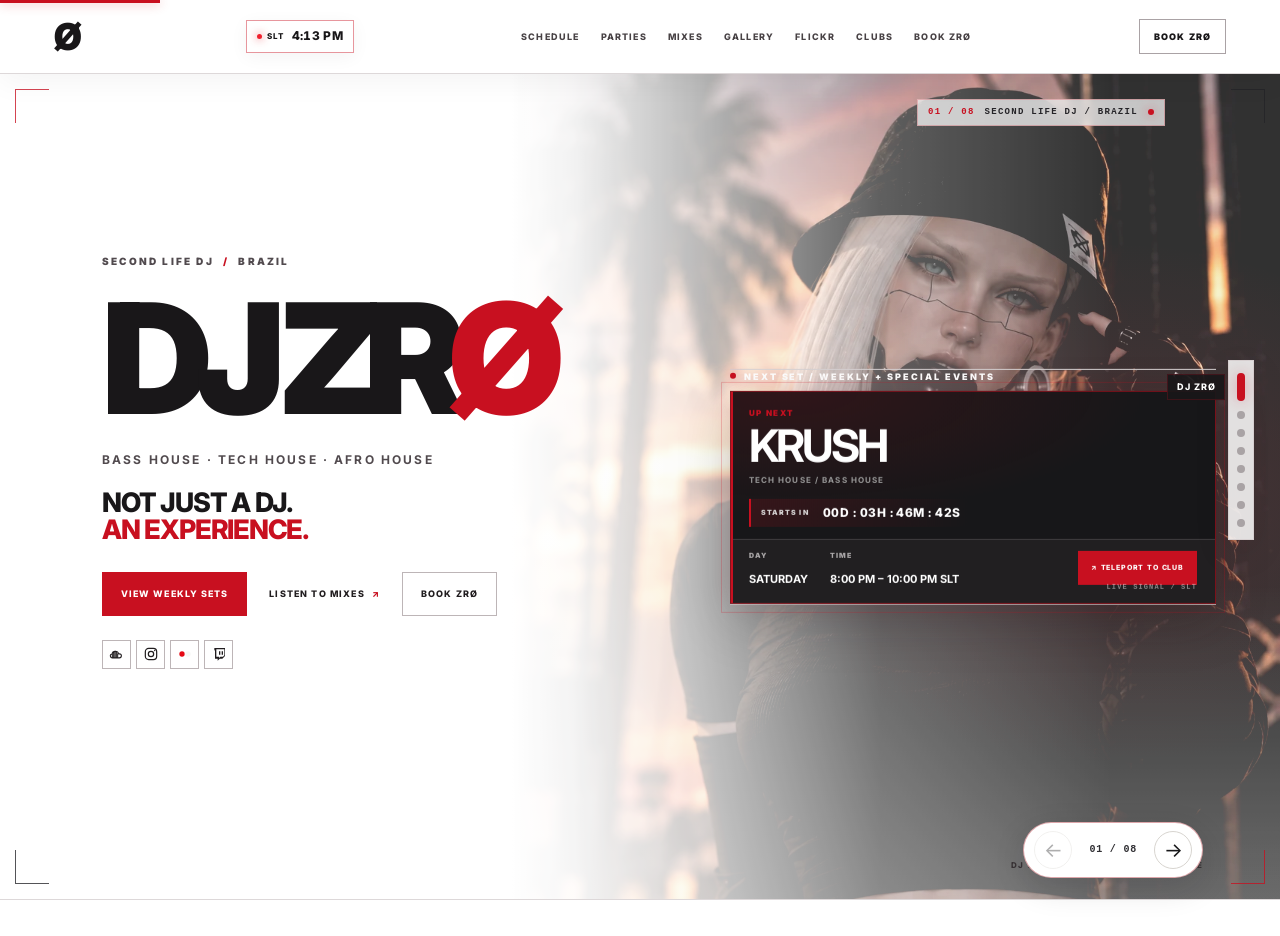
==== commit 67da5f38: "Sort weekly sets by start time" ====
--- a/index.html
+++ b/index.html
@@ -1 +1 @@
-<!doctype html><html lang="en"><head><meta charset="utf-8"><meta name="viewport" content="width=device-width, initial-scale=1"><meta name="description" content="DJ ZRØ — Bass House, Tech House & Afro House. Second Life DJ, mixes, performances, gallery and bookings."><title>DJ ZRØ | Official Website</title><link rel="stylesheet" href="style.css?v=20261015-dc-rhythms-oct16"><link rel="stylesheet" href="presentation.css?v=20261121-agenda-column-align"></head><body><header class="topbar"><a class="logo" href="#home" aria-label="DJ ZRØ">Ø</a><div class="slt-clock" role="timer" aria-label="Second Life Time"><span class="slt-clock-label"><i aria-hidden="true"></i>SLT</span><time id="slt-time" aria-live="off">--:--</time></div><nav><a href="#agenda">SCHEDULE</a><a href="#festas">PARTIES</a><a href="#mixes">MIXES</a><a href="#gallery">GALLERY</a><a href="#flickr">FLICKR</a><a href="#residencies">CLUBS</a><a href="#booking">BOOK ZRØ</a></nav><div class="header-actions"><a class="top-book" href="#booking">BOOK ZRØ</a></div></header><main><section id="home" class="hero"><div class="hero-photo" aria-hidden="true"><img src="avatar-01.webp" alt="" fetchpriority="high"></div><div class="hero-content"><p class="eyebrow">SECOND LIFE DJ <span>/</span> BRAZIL</p><h1>DJ ZR<span>Ø</span></h1><p class="hero-sub">BASS HOUSE · TECH HOUSE · AFRO HOUSE</p><p class="hero-line">NOT JUST A DJ.<br><em>AN EXPERIENCE.</em></p><div class="hero-actions"><a class="button" href="#agenda">VIEW WEEKLY SETS</a><a class="text-link" href="#mixes">LISTEN TO MIXES <span>↗</span></a><a class="button hero-book-button" href="#booking">BOOK ZRØ</a></div><div class="hero-socials top-socials" aria-label="DJ ZRØ social links"><a href="https://soundcloud.com/zero9123892174515" target="_blank" rel="noopener noreferrer" aria-label="SoundCloud"><svg viewBox="0 0 24 24" aria-hidden="true" focusable="false"><path d="M2 14.1c0-1 .8-1.8 1.8-1.8.2 0 .4 0 .6.1A5.2 5.2 0 0 1 9.5 8c2.4 0 4.4 1.6 5 3.8h1.1a3 3 0 1 1 0 6H5.1A3.1 3.1 0 0 1 2 14.7v-.6Zm3-2.5v5.7m2-7.7v7.7m2-9.4v9.4m2-8.6v8.6m2-5.7v5.7" fill="none" stroke="currentColor" stroke-width="1.6" stroke-linecap="round" stroke-linejoin="round"/></svg></a><a href="https://www.instagram.com/zro.dj/" target="_blank" rel="noopener noreferrer" aria-label="Instagram"><svg viewBox="0 0 24 24" aria-hidden="true" focusable="false"><rect x="3.5" y="3.5" width="17" height="17" rx="5" fill="none" stroke="currentColor" stroke-width="1.8"/><circle cx="12" cy="12" r="4" fill="none" stroke="currentColor" stroke-width="1.8"/><circle cx="17.6" cy="6.8" r="1.1" fill="currentColor"/></svg></a><a href="https://www.flickr.com/people/199928464@N02/" target="_blank" rel="noopener noreferrer" aria-label="Flickr"><svg viewBox="0 0 24 24" aria-hidden="true" focusable="false"><circle cx="7.5" cy="12" r="4" fill="#e50914"/><circle cx="16.5" cy="12" r="4" fill="#f7f7f5"/></svg></a><a href="https://www.twitch.tv/sensessj" target="_blank" rel="noopener noreferrer" aria-label="Twitch"><svg viewBox="0 0 24 24" aria-hidden="true" focusable="false"><path d="M5 3h16v12l-4 4h-4l-3 3v-3H6V6l-1 1V3Zm3 2v11h4v2l2-2h4l2-2V5H8Zm4 3h2v5h-2V8Zm4 0h2v5h-2V8Z" fill="currentColor"/></svg></a></div></div><div class="hero-next-set next-set-section"><div class="next-set-label"><span class="live-dot" aria-hidden="true"></span><p class="eyebrow">NEXT SET / WEEKLY + SPECIAL EVENTS</p></div><div class="next-set-card"><div class="next-set-main"><span id="nextSetStatus">UP NEXT</span><h2 id="nextSetClub">KRUSH</h2><p id="nextSetStyle">TECH HOUSE / BASS HOUSE</p><div class="next-set-countdown" aria-label="Countdown to the next set"><span id="nextSetCountdownLabel">STARTS IN</span><b id="nextSetCountdown" aria-live="off">--D : --H : --M : --S</b></div></div><div class="next-set-meta"><div><span>DAY</span><b id="nextSetDay">TUESDAY</b></div><div><span>TIME</span><b id="nextSetTime">12:00 PM – 2:00 PM SLT</b></div><a id="nextSetTeleport" class="button" href="https://maps.secondlife.com/secondlife/Love%20is%20Love/74/9/2086" target="_blank" rel="noopener noreferrer">↗ TELEPORT TO CLUB</a></div></div></div><div class="hero-caption"><span>DJ ZRØ</span><i></i><span>LIVE IN SECOND LIFE</span></div></section><section id="agenda" class="section"><p class="eyebrow">01 / WEEKLY SETS</p><div class="agenda-head"><h2>WEEKLY<br><em>SETS.</em></h2><p>RESIDENTS + ONE-TIME SETS · ALL TIMES IN SLT</p></div><div class="agenda-list"><div class="event"><div><strong>MON</strong><small class="event-frequency is-weekly">WEEKLY</small></div><div><b>DJ ZRØ — SIRENS BEACH</b><span>WEEKLY RESIDENT SET · 12:00 AM – 2:00 AM SLT</span></div><div class="event-tag">MONDAY</div></div><div class="event"><div><strong>TUE</strong><small class="event-frequency is-weekly">WEEKLY</small></div><div><b>DJ ZRØ — KRUSH</b><span>TECH HOUSE / BASS HOUSE · 12:00 PM – 2:00 PM SLT</span></div><div class="event-tag">TUESDAY</div></div><div class="event special-event"><div><strong>TUE</strong><small class="event-frequency is-one-time">ONE-TIME</small><small class="event-date">DEC 15</small></div><div><b>DJ ZRØ — ONYX</b><span>ONE-TIME SET · 10:00 AM SLT</span></div><div class="event-tag">TUESDAY · DEC 15, 2026</div><div class="event-actions"><a class="teleport-button" href="https://maps.secondlife.com/secondlife/Angel%20Bliss/35/80/2502" target="_blank" rel="noopener noreferrer">↗ TELEPORT TO ONYX</a></div></div><div class="event"><div><strong>WED</strong><small class="event-frequency is-weekly">WEEKLY</small></div><div><b>DJ ZRØ — GOLDEN CROWS</b><span>WEEKLY RESIDENT SET · 10:30 PM – 12:00 AM SLT</span></div><div class="event-tag">WEDNESDAY</div></div><div class="event"><div><strong>FRI</strong><small class="event-frequency is-weekly">WEEKLY</small></div><div><b>DJ ZRØ — SOHO CLUB</b><span>TECH HOUSE / BASS HOUSE · 9:00 AM – 10:30 AM SLT</span></div><div class="event-tag">FRIDAY</div></div><div class="event special-event"><div><strong>FRI</strong><small class="event-frequency is-one-time">ONE-TIME</small><small class="event-date">NOV 27</small></div><div><b>DJ ZRØ — MUSIC FOR THE SOUL</b><span>TECH HOUSE · 10:00 AM SLT</span></div><div class="event-tag">FRIDAY · NOV 27, 2026</div><div class="event-actions"><a class="teleport-button" href="https://maps.secondlife.com/secondlife/Falling%20Rose/43/35/2006" target="_blank" rel="noopener noreferrer">↗ TELEPORT TO MUSIC FOR THE SOUL</a></div></div><div class="event"><div><strong>FRI</strong><small class="event-frequency is-weekly">WEEKLY</small></div><div><b>DJ ZRØ — GOLDEN CROWS</b><span>WEEKLY RESIDENT SET · 4:30 PM – 6:00 PM SLT</span></div><div class="event-tag">FRIDAY</div></div><div class="event"><div><strong>SAT</strong><small class="event-frequency is-weekly">WEEKLY</small></div><div><b>DJ ZRØ — MUSIC FOR THE SOUL</b><span>TECH HOUSE · 8:30 AM SLT</span></div><div class="event-tag">SATURDAY</div><div class="event-actions"><a class="teleport-button" href="https://maps.secondlife.com/secondlife/Falling%20Rose/43/35/2006" target="_blank" rel="noopener noreferrer">↗ TELEPORT TO MUSIC FOR THE SOUL</a></div></div><div class="event"><div><strong>SAT</strong><small class="event-frequency is-weekly">WEEKLY</small></div><div><b>DJ ZRØ — KRUSH</b><span>TECH HOUSE / BASS HOUSE · 8:00 PM – 10:00 PM SLT</span></div><div class="event-tag">SATURDAY</div></div><div class="event"><div><strong>SAT</strong><small class="event-frequency is-weekly">WEEKLY</small></div><div><b>DJ ZRØ — THE INDECENT CLUB</b><span>TECH HOUSE / BASS HOUSE · 1:30 PM – 3:00 PM SLT</span></div><div class="event-tag">SATURDAY</div><div class="event-actions"><a class="teleport-button" href="http://maps.secondlife.com/secondlife/Red%20Room/225/30/2010" target="_blank" rel="noopener noreferrer">↗ TELEPORT TO INDECENT</a></div></div></div><p class="note">Resident sets and one-time appearances. All times shown in SLT.</p></section><section id="festas" class="section parties-section" aria-labelledby="parties-title"><div class="parties-heading"><div><p class="eyebrow">FEATURED / PARTY FLYERS</p><h2 id="parties-title">PARTY<br><em>FLYERS.</em></h2></div><p class="parties-intro">DJ ZRØ · LIVE IN SECOND LIFE</p></div><div class="party-carousel" data-party-carousel role="region" aria-roledescription="carousel" aria-label="DJ ZRØ party flyers"><div class="party-carousel-toolbar"><span class="party-count" data-party-count aria-live="polite">01 <i>/</i> 05</span><div class="party-controls"><button class="party-arrow" type="button" data-party-prev aria-label="Previous flyer" aria-controls="party-track">←</button><button class="party-arrow" type="button" data-party-next aria-label="Next flyer" aria-controls="party-track">→</button></div></div><div class="party-track" id="party-track" tabindex="0" aria-label="Scroll through party flyers"><article class="party-card" data-event-date="2026-10-10" data-event-minute="1200" role="group" aria-roledescription="slide" aria-label="1 of 5"><button class="party-flyer-open" type="button" data-full="flyers/krush-night-2026-10-10.png" aria-label="Enlarge the Krush Night flyer"><span class="party-image-frame"><img src="flyers/krush-night-2026-10-10.png" alt="Club Krush presents DJ ZRØ Krush Night, Saturday October 10, 8 to 10 PM SLT" loading="lazy"></span><span class="party-open-label">OPEN FLYER <b>↗</b></span></button><div class="party-card-info"><div><span class="party-kicker">SATURDAY · OCT 10, 2026</span><h3>KRUSH NIGHT</h3><p>CLUB KRUSH <i>·</i> 8:00 PM – 10:00 PM SLT</p></div><span class="party-index">01</span></div></article><article class="party-card" data-event-date="2026-10-10" data-event-minute="1350" role="group" aria-roledescription="slide" aria-label="2 of 5"><button class="party-flyer-open" type="button" data-full="flyers/indecent-club-2026-10-10.png" aria-label="Enlarge The Indecent Club flyer"><span class="party-image-frame"><img src="flyers/indecent-club-2026-10-10.png" alt="Special set by DJ ZRØ at The Indecent Club, Saturday October 10, 10:30 PM to midnight SLT" loading="lazy"></span><span class="party-open-label">OPEN FLYER <b>↗</b></span></button><div class="party-card-info"><div><span class="party-kicker">SATURDAY · OCT 10, 2026 · SPECIAL SET</span><h3>THE INDECENT CLUB</h3><p>DJ ZRØ <i>·</i> 10:30 PM – 12:00 AM SLT</p></div><span class="party-index">02</span></div></article><article class="party-card" data-event-date="2026-10-24" data-event-minute="1020" role="group" aria-roledescription="slide" aria-label="3 of 5"><button class="party-flyer-open" type="button" data-full="flyers/sim-launch-party-2026-10-24.webp" aria-label="Enlarge the SIM Launch Party flyer"><span class="party-image-frame"><img src="flyers/sim-launch-party-2026-10-24.webp" alt="SIM Launch Party at Rootwoven Studios, Saturday October 24, DJ ZRØ at 5 PM SLT" loading="lazy"></span><span class="party-open-label">OPEN FLYER <b>↗</b></span></button><div class="party-card-info"><div><span class="party-kicker">SATURDAY · OCT 24, 2026 · SPECIAL EVENT</span><h3>SIM LAUNCH PARTY</h3><p>ROOTWOVEN STUDIOS <i>·</i> 5:00 PM SLT</p></div><span class="party-index">03</span></div></article><article class="party-card" data-event-date="2026-10-15" data-event-minute="1020" role="group" aria-roledescription="slide" aria-label="4 of 5"><button class="party-flyer-open" type="button" data-full="flyers/melt-festival-2026-10-15.webp" aria-label="Enlarge the M.E.L.T Festival flyer"><span class="party-image-frame"><img src="flyers/melt-festival-2026-10-15.webp" alt="M.E.L.T Festival, October 15 to 18, 2026, DJ ZRØ on the House lineup Thursday October 15 at 5 PM SLT" loading="lazy"></span><span class="party-open-label">OPEN FLYER <b>↗</b></span></button><div class="party-card-info"><div><span class="party-kicker">THURSDAY · OCT 15, 2026 · FESTIVAL SET</span><h3>M.E.L.T FESTIVAL</h3><p>DJ ZRØ <i>·</i> 5:00 PM SLT</p></div><span class="party-index">04</span></div></article><article class="party-card" data-event-date="2026-10-15" data-event-minute="1320" role="group" aria-roledescription="slide" aria-label="5 of 5"><button class="party-flyer-open" type="button" data-full="flyers/onyx-deep-house-oct-15.png" aria-label="Enlarge the ONYX Deep House flyer"><span class="party-image-frame"><img src="flyers/onyx-deep-house-oct-15.png" alt="ONYX Club presents DJ ZRØ Deep House Set, Thursday October 15, 10 PM SLT" loading="lazy"></span><span class="party-open-label">OPEN FLYER <b>↗</b></span></button><div class="party-card-info"><div><span class="party-kicker">THURSDAY · OCT 15 · SPECIAL SET</span><h3>ONYX DEEP HOUSE</h3><p>ONYX CLUB <i>·</i> 10:00 PM SLT</p></div><span class="party-index">05</span></div></article></div><p class="party-swipe-hint">DRAG OR USE THE ARROWS TO EXPLORE</p></div></section><section class="proof-strip"><div><b>ENERGY</b><span>BUILT FOR THE DANCEFLOOR</span></div><div><b>VERSATILITY</b><span>HOUSE · TECH · AFRO</span></div><div><b>PRESENCE</b><span>VISUAL IDENTITY & ATTITUDE</span></div><div><b>PROFESSIONAL</b><span>READY FOR YOUR LINEUP</span></div></section><section id="mixes" class="section mixes"><p class="eyebrow">02 / DJ MIXES</p><div class="agenda-head"><div><h2>LISTEN<br><em>BEFORE YOU BOOK.</em></h2><p class="section-lead">Get a taste of the ZRØ experience.</p></div><p>SOUNDCLOUD / RECORDED SETS</p></div><div class="mix-list"><article class="mix-card featured-mix"><div class="mix-number">01</div><div class="mix-info"><span class="mix-kicker">FEATURED SET</span><h3>DJ ZRØ — BASS / TECH HOUSE SET 01</h3><p>BASS HOUSE · TECH HOUSE · SOUNDCLOUD</p></div><div class="mix-preview-controls"><div><span class="mix-preview-label">30-SECOND PREVIEW</span><span class="mix-preview-status" id="mix-preview-status" aria-live="polite">READY TO PLAY</span></div><button class="mix-preview-button" id="mix-preview-button" type="button" disabled>PLAY PREVIEW</button></div><iframe id="featured-mix-player" title="DJ ZRØ Bass Tech House Set 01 — 30-second preview" aria-hidden="true" tabindex="-1" loading="eager" allow="autoplay" src="https://w.soundcloud.com/player/?url=https%3A%2F%2Fsoundcloud.com%2Fzero9123892174515%2Fdj-zro-bass-tech-house-set-01&color=%23e31b23&auto_play=false&hide_related=true&show_comments=false&show_user=true&show_reposts=false&show_teaser=false&show_artwork=false"></iframe></article><article class="mix-card"><div class="mix-number">02</div><div class="mix-info"><h3>DJ ZRØ — ELECTRO MIX</h3><p>ELECTRO HOUSE · CLUB · SOUNDCLOUD</p></div><iframe title="DJ ZRØ Electro Mix — 30-second preview" aria-hidden="true" tabindex="-1" loading="eager" allow="autoplay" src="https://w.soundcloud.com/player/?url=https%3A%2F%2Fsoundcloud.com%2Fzero9123892174515%2Felectro-mix&color=%23e31b23&auto_play=false&hide_related=true&show_comments=false&show_user=true&show_reposts=false&show_teaser=false&show_artwork=false"></iframe></article><article class="mix-card"><div class="mix-number">03</div><div class="mix-info"><h3>DJ ZRØ — MIX 01</h3><p>DJ SET · SECOND LIFE · SOUNDCLOUD</p></div><iframe title="DJ ZRØ Mix 01 — 30-second preview" aria-hidden="true" tabindex="-1" loading="eager" allow="autoplay" src="https://w.soundcloud.com/player/?url=https%3A%2F%2Fsoundcloud.com%2Fzero9123892174515%2Fdj-zero-mix1&color=%23e31b23&auto_play=false&hide_related=true&show_comments=false&show_user=true&show_reposts=false&show_teaser=false&show_artwork=false"></iframe></article></div></section><section id="gallery" class="section gallery-section"><div class="gallery-heading"><div><p class="eyebrow">03 / SL GALLERY</p><h2>LIVE <em>MOMENTS.</em></h2></div><p class="gallery-intro">SECOND LIFE / DJ ZRØ</p></div><div class="photo-gallery-toolbar"><span class="photo-count" data-photo-count aria-live="polite">01 <i>/</i> 13</span><div class="photo-controls"><button class="photo-arrow" type="button" data-photo-prev aria-label="Previous photo" aria-controls="photo-track">←</button><button class="photo-arrow" type="button" data-photo-next aria-label="Next photo" aria-controls="photo-track">→</button></div></div><div class="photo-grid" id="photo-track" tabindex="0" role="region" aria-roledescription="carousel" aria-label="DJ ZRØ live photos"><figure class="photo-card"><button class="photo-button" type="button" data-full="photos/photo-01.webp"><img src="photos/photo-01.webp" alt="DJ ZRØ — Live set in Second Life" loading="lazy"><span class="photo-overlay"><b>01</b><span>Live set</span></span></button></figure><figure class="photo-card"><button class="photo-button" type="button" data-full="photos/photo-02.webp"><img src="photos/photo-02.webp" alt="DJ ZRØ — DJ booth in Second Life" loading="lazy"><span class="photo-overlay"><b>02</b><span>DJ booth</span></span></button></figure><figure class="photo-card"><button class="photo-button" type="button" data-full="photos/photo-03.webp"><img src="photos/photo-03.webp" alt="DJ ZRØ — Live performance" loading="lazy"><span class="photo-overlay"><b>03</b><span>Performance</span></span></button></figure><figure class="photo-card"><button class="photo-button" type="button" data-full="photos/photo-04.webp"><img src="photos/photo-04.webp" alt="DJ ZRØ — Night session" loading="lazy"><span class="photo-overlay"><b>04</b><span>Night session</span></span></button></figure><figure class="photo-card"><button class="photo-button" type="button" data-full="photos/photo-05.webp"><img src="photos/photo-05.webp" alt="DJ ZRØ — Club night" loading="lazy"><span class="photo-overlay"><b>05</b><span>Club night</span></span></button></figure><figure class="photo-card"><button class="photo-button" type="button" data-full="photos/photo-06.webp"><img src="photos/photo-06.webp" alt="DJ ZRØ — On stage" loading="lazy"><span class="photo-overlay"><b>06</b><span>On stage</span></span></button></figure><figure class="photo-card"><button class="photo-button" type="button" data-full="photos/photo-07.webp"><img src="photos/photo-07.webp" alt="DJ ZRØ — Crowd and dancefloor" loading="lazy"><span class="photo-overlay"><b>07</b><span>Dancefloor</span></span></button></figure><figure class="photo-card"><button class="photo-button" type="button" data-full="photos/photo-08.webp"><img src="photos/photo-08.webp" alt="DJ ZRØ — Second Life event" loading="lazy"><span class="photo-overlay"><b>08</b><span>Event</span></span></button></figure><figure class="photo-card"><button class="photo-button" type="button" data-full="photos/photo-09.webp"><img src="photos/photo-09.webp" alt="DJ ZRØ — Live club session" loading="lazy"><span class="photo-overlay"><b>09</b><span>Live session</span></span></button></figure><figure class="photo-card"><button class="photo-button" type="button" data-full="photos/photo-10.webp"><img src="photos/photo-10.webp" alt="DJ ZRØ — DJ set at night" loading="lazy"><span class="photo-overlay"><b>10</b><span>DJ set</span></span></button></figure><figure class="photo-card"><button class="photo-button" type="button" data-full="photos/photo-11.webp"><img src="photos/photo-11.webp" alt="DJ ZRØ — Outdoor live set" loading="lazy"><span class="photo-overlay"><b>11</b><span>Outdoor set</span></span></button></figure><figure class="photo-card"><button class="photo-button" type="button" data-full="photos/photo-12.webp"><img src="photos/photo-12.webp" alt="DJ ZRØ — Beach club session" loading="lazy"><span class="photo-overlay"><b>12</b><span>Beach club</span></span></button></figure><figure class="photo-card"><button class="photo-button" type="button" data-full="photos/photo-13.webp"><img src="photos/photo-13.webp" alt="DJ ZRØ — Open-air DJ set" loading="lazy"><span class="photo-overlay"><b>13</b><span>Open air</span></span></button></figure></div><p class="photo-swipe-hint">SCROLL OR USE THE ARROWS TO EXPLORE</p></section><section id="flickr" class="section flickr-section"><div class="gallery-heading flickr-heading"><div><p class="eyebrow">FLICKR / PHOTO STREAM</p><h2>ZRØ ON <em>FLICKR.</em></h2></div><p class="gallery-intro">LATEST PUBLIC PHOTOS</p></div><div class="flickr-toolbar"><p id="flickr-status" aria-live="polite">Loading recent photos…</p><a href="https://www.flickr.com/photos/199928464@N02/" target="_blank" rel="noopener noreferrer">OPEN MY FLICKR ↗</a></div><div class="flickr-grid" id="flickr-grid" aria-label="Recent photos from DJ ZRØ on Flickr"><noscript>Enable JavaScript to load photos. <a href="https://www.flickr.com/photos/199928464@N02/">Open the Flickr photostream ↗</a></noscript></div></section><section id="residencies" class="section residencies-section"><p class="eyebrow">04 / RESIDENCIES</p><div class="agenda-head"><h2>RESIDENT<br><em>CLUBS.</em></h2><p>SECOND LIFE / RESIDENT CLUBS + SPECIAL SETS</p></div><div class="residency-showcase"><article class="residency-card residency-onyx"><div class="residency-overlay"></div><div class="residency-content"><div class="residency-logo-frame"><img src="onyx-lounge-logo.png" alt="ONYX Lounge club logo" loading="lazy" decoding="async"></div><div class="club-details"><span class="resident-label">SPECIAL SETS</span><h3>ONYX LOUNGE</h3><div class="residency-times"><p><b>TUE · OCT 13</b><span>AFRO HOUSE · 11 AM – 12 PM SLT</span></p><p><b>THU · OCT 15</b><span>DEEP HOUSE · 10 AM SLT</span></p></div><small>ONE-TIME APPEARANCES</small><a class="residency-button" href="https://maps.secondlife.com/secondlife/Angel%20Bliss/35/80/2502" target="_blank" rel="noopener noreferrer">↗ TELEPORT TO ONYX</a></div></div></article><article class="residency-card residency-indecent"><div class="residency-overlay"></div><div class="residency-content"><div class="residency-logo-frame"><img src="indecent-club-logo.webp" alt="The Indecent Club logo" loading="lazy" decoding="async"></div><div class="club-details"><span class="resident-label">WEEKLY RESIDENT</span><h3>THE INDECENT</h3><div class="residency-times"><p><b>SATURDAY</b><span>1:30 PM – 3:00 PM SLT</span></p></div><small>TECH HOUSE / BASS HOUSE</small><a class="residency-button" href="http://maps.secondlife.com/secondlife/Red%20Room/225/30/2010" target="_blank" rel="noopener noreferrer">↗ TELEPORT TO INDECENT</a></div></div></article><article class="residency-card residency-krush"><div class="residency-overlay"></div><div class="residency-content"><div class="residency-logo-frame"><img src="krush-club-logo.png" alt="Krush LGBTQIAP+ Club" loading="lazy" decoding="async"></div><div class="club-details"><span class="resident-label">WEEKLY RESIDENT</span><h3>KRUSH</h3><div class="residency-times"><p><b>TUESDAY</b><span>12 PM – 2 PM SLT</span></p><p><b>SATURDAY</b><span>8 PM – 10 PM SLT</span></p></div><small>TECH HOUSE / BASS HOUSE</small><a class="residency-button" href="https://maps.secondlife.com/secondlife/Love%20is%20Love/74/9/2086" target="_blank" rel="noopener noreferrer">↗ TELEPORT TO KRUSH</a></div></div></article><article class="residency-card residency-soho"><div class="residency-overlay"></div><div class="residency-content"><div class="residency-logo-frame"><img src="soho-club-logo.png" alt="Club SOHO — Second Life Finest Music Club" loading="lazy" decoding="async"></div><div class="club-details"><span class="resident-label">WEEKLY RESIDENT</span><h3>SOHO CLUB</h3><div class="residency-times"><p><b>FRIDAY</b><span>9 AM – 10:30 AM SLT</span></p></div><small>TECH HOUSE / BASS HOUSE</small><a class="residency-button" href="https://maps.secondlife.com/secondlife/Soho%20Island/60/192/3024" target="_blank" rel="noopener noreferrer">↗ TELEPORT TO SOHO</a></div></div></article></div></section><section id="booking" class="section booking"><p class="eyebrow">05 / BOOK ZRØ</p><div class="booking-layout"><div><h2>LOOKING<br><em>FOR A DJ?</em></h2><p>Bring ZRØ to your next night. Available for residencies, guest sets, special events and collaborations in Second Life.</p></div><div class="booking-availability"><span>AVAILABLE FOR</span><b>RESIDENCIES</b><b>GUEST SETS</b><b>SPECIAL EVENTS</b><b>COLLABORATIONS</b></div></div><div class="booking-actions"><a class="button" href="https://discord.com/users/110883002162163712" target="_blank" rel="noopener">CONTACT ON DISCORD</a><a class="button secondary-button" href="secondlife:///app/agent/1fa11d04-981d-486b-bab1-ff6a882ec7e6/about">CONTACT IN SECOND LIFE</a><a class="button secondary-button press-download" href="DJ_ZRO_EPK_Press_Kit_v2.pdf" download="DJ_ZRO_EPK_Press_Kit_v2.pdf">DOWNLOAD PRESS KIT</a></div></section></main><div class="lightbox" aria-hidden="true"><button class="lightbox-close" type="button" aria-label="Close photo">×</button><img class="lightbox-image" src="" alt=""></div><footer><span>DJ ZRØ</span><span>SECOND LIFE / BRAZIL</span><span>© 2026</span><a href="DJ_ZRO_EPK_Press_Kit_v2.pdf" download="DJ_ZRO_EPK_Press_Kit_v2.pdf">PRESS KIT</a></footer><script src="script.js?v=20261122-indecent-new-time"></script></body></html>
+<!doctype html><html lang="en"><head><meta charset="utf-8"><meta name="viewport" content="width=device-width, initial-scale=1"><meta name="description" content="DJ ZRØ — Bass House, Tech House & Afro House. Second Life DJ, mixes, performances, gallery and bookings."><title>DJ ZRØ | Official Website</title><link rel="stylesheet" href="style.css?v=20261015-dc-rhythms-oct16"><link rel="stylesheet" href="presentation.css?v=20261121-agenda-column-align"></head><body><header class="topbar"><a class="logo" href="#home" aria-label="DJ ZRØ">Ø</a><div class="slt-clock" role="timer" aria-label="Second Life Time"><span class="slt-clock-label"><i aria-hidden="true"></i>SLT</span><time id="slt-time" aria-live="off">--:--</time></div><nav><a href="#agenda">SCHEDULE</a><a href="#festas">PARTIES</a><a href="#mixes">MIXES</a><a href="#gallery">GALLERY</a><a href="#flickr">FLICKR</a><a href="#residencies">CLUBS</a><a href="#booking">BOOK ZRØ</a></nav><div class="header-actions"><a class="top-book" href="#booking">BOOK ZRØ</a></div></header><main><section id="home" class="hero"><div class="hero-photo" aria-hidden="true"><img src="avatar-01.webp" alt="" fetchpriority="high"></div><div class="hero-content"><p class="eyebrow">SECOND LIFE DJ <span>/</span> BRAZIL</p><h1>DJ ZR<span>Ø</span></h1><p class="hero-sub">BASS HOUSE · TECH HOUSE · AFRO HOUSE</p><p class="hero-line">NOT JUST A DJ.<br><em>AN EXPERIENCE.</em></p><div class="hero-actions"><a class="button" href="#agenda">VIEW WEEKLY SETS</a><a class="text-link" href="#mixes">LISTEN TO MIXES <span>↗</span></a><a class="button hero-book-button" href="#booking">BOOK ZRØ</a></div><div class="hero-socials top-socials" aria-label="DJ ZRØ social links"><a href="https://soundcloud.com/zero9123892174515" target="_blank" rel="noopener noreferrer" aria-label="SoundCloud"><svg viewBox="0 0 24 24" aria-hidden="true" focusable="false"><path d="M2 14.1c0-1 .8-1.8 1.8-1.8.2 0 .4 0 .6.1A5.2 5.2 0 0 1 9.5 8c2.4 0 4.4 1.6 5 3.8h1.1a3 3 0 1 1 0 6H5.1A3.1 3.1 0 0 1 2 14.7v-.6Zm3-2.5v5.7m2-7.7v7.7m2-9.4v9.4m2-8.6v8.6m2-5.7v5.7" fill="none" stroke="currentColor" stroke-width="1.6" stroke-linecap="round" stroke-linejoin="round"/></svg></a><a href="https://www.instagram.com/zro.dj/" target="_blank" rel="noopener noreferrer" aria-label="Instagram"><svg viewBox="0 0 24 24" aria-hidden="true" focusable="false"><rect x="3.5" y="3.5" width="17" height="17" rx="5" fill="none" stroke="currentColor" stroke-width="1.8"/><circle cx="12" cy="12" r="4" fill="none" stroke="currentColor" stroke-width="1.8"/><circle cx="17.6" cy="6.8" r="1.1" fill="currentColor"/></svg></a><a href="https://www.flickr.com/people/199928464@N02/" target="_blank" rel="noopener noreferrer" aria-label="Flickr"><svg viewBox="0 0 24 24" aria-hidden="true" focusable="false"><circle cx="7.5" cy="12" r="4" fill="#e50914"/><circle cx="16.5" cy="12" r="4" fill="#f7f7f5"/></svg></a><a href="https://www.twitch.tv/sensessj" target="_blank" rel="noopener noreferrer" aria-label="Twitch"><svg viewBox="0 0 24 24" aria-hidden="true" focusable="false"><path d="M5 3h16v12l-4 4h-4l-3 3v-3H6V6l-1 1V3Zm3 2v11h4v2l2-2h4l2-2V5H8Zm4 3h2v5h-2V8Zm4 0h2v5h-2V8Z" fill="currentColor"/></svg></a></div></div><div class="hero-next-set next-set-section"><div class="next-set-label"><span class="live-dot" aria-hidden="true"></span><p class="eyebrow">NEXT SET / WEEKLY + SPECIAL EVENTS</p></div><div class="next-set-card"><div class="next-set-main"><span id="nextSetStatus">UP NEXT</span><h2 id="nextSetClub">KRUSH</h2><p id="nextSetStyle">TECH HOUSE / BASS HOUSE</p><div class="next-set-countdown" aria-label="Countdown to the next set"><span id="nextSetCountdownLabel">STARTS IN</span><b id="nextSetCountdown" aria-live="off">--D : --H : --M : --S</b></div></div><div class="next-set-meta"><div><span>DAY</span><b id="nextSetDay">TUESDAY</b></div><div><span>TIME</span><b id="nextSetTime">12:00 PM – 2:00 PM SLT</b></div><a id="nextSetTeleport" class="button" href="https://maps.secondlife.com/secondlife/Love%20is%20Love/74/9/2086" target="_blank" rel="noopener noreferrer">↗ TELEPORT TO CLUB</a></div></div></div><div class="hero-caption"><span>DJ ZRØ</span><i></i><span>LIVE IN SECOND LIFE</span></div></section><section id="agenda" class="section"><p class="eyebrow">01 / WEEKLY SETS</p><div class="agenda-head"><h2>WEEKLY<br><em>SETS.</em></h2><p>RESIDENTS + ONE-TIME SETS · ALL TIMES IN SLT</p></div><div class="agenda-list"><div class="event"><div><strong>MON</strong><small class="event-frequency is-weekly">WEEKLY</small></div><div><b>DJ ZRØ — SIRENS BEACH</b><span>WEEKLY RESIDENT SET · 12:00 AM – 2:00 AM SLT</span></div><div class="event-tag">MONDAY</div></div><div class="event special-event"><div><strong>TUE</strong><small class="event-frequency is-one-time">ONE-TIME</small><small class="event-date">DEC 15</small></div><div><b>DJ ZRØ — ONYX</b><span>ONE-TIME SET · 10:00 AM SLT</span></div><div class="event-tag">TUESDAY · DEC 15, 2026</div><div class="event-actions"><a class="teleport-button" href="https://maps.secondlife.com/secondlife/Angel%20Bliss/35/80/2502" target="_blank" rel="noopener noreferrer">↗ TELEPORT TO ONYX</a></div></div><div class="event"><div><strong>TUE</strong><small class="event-frequency is-weekly">WEEKLY</small></div><div><b>DJ ZRØ — KRUSH</b><span>TECH HOUSE / BASS HOUSE · 12:00 PM – 2:00 PM SLT</span></div><div class="event-tag">TUESDAY</div></div><div class="event"><div><strong>WED</strong><small class="event-frequency is-weekly">WEEKLY</small></div><div><b>DJ ZRØ — GOLDEN CROWS</b><span>WEEKLY RESIDENT SET · 10:30 PM – 12:00 AM SLT</span></div><div class="event-tag">WEDNESDAY</div></div><div class="event"><div><strong>FRI</strong><small class="event-frequency is-weekly">WEEKLY</small></div><div><b>DJ ZRØ — SOHO CLUB</b><span>TECH HOUSE / BASS HOUSE · 9:00 AM – 10:30 AM SLT</span></div><div class="event-tag">FRIDAY</div></div><div class="event special-event"><div><strong>FRI</strong><small class="event-frequency is-one-time">ONE-TIME</small><small class="event-date">NOV 27</small></div><div><b>DJ ZRØ — MUSIC FOR THE SOUL</b><span>TECH HOUSE · 10:00 AM SLT</span></div><div class="event-tag">FRIDAY · NOV 27, 2026</div><div class="event-actions"><a class="teleport-button" href="https://maps.secondlife.com/secondlife/Falling%20Rose/43/35/2006" target="_blank" rel="noopener noreferrer">↗ TELEPORT TO MUSIC FOR THE SOUL</a></div></div><div class="event"><div><strong>FRI</strong><small class="event-frequency is-weekly">WEEKLY</small></div><div><b>DJ ZRØ — GOLDEN CROWS</b><span>WEEKLY RESIDENT SET · 4:30 PM – 6:00 PM SLT</span></div><div class="event-tag">FRIDAY</div></div><div class="event"><div><strong>SAT</strong><small class="event-frequency is-weekly">WEEKLY</small></div><div><b>DJ ZRØ — MUSIC FOR THE SOUL</b><span>TECH HOUSE · 8:30 AM SLT</span></div><div class="event-tag">SATURDAY</div><div class="event-actions"><a class="teleport-button" href="https://maps.secondlife.com/secondlife/Falling%20Rose/43/35/2006" target="_blank" rel="noopener noreferrer">↗ TELEPORT TO MUSIC FOR THE SOUL</a></div></div><div class="event"><div><strong>SAT</strong><small class="event-frequency is-weekly">WEEKLY</small></div><div><b>DJ ZRØ — THE INDECENT CLUB</b><span>TECH HOUSE / BASS HOUSE · 1:30 PM – 3:00 PM SLT</span></div><div class="event-tag">SATURDAY</div><div class="event-actions"><a class="teleport-button" href="http://maps.secondlife.com/secondlife/Red%20Room/225/30/2010" target="_blank" rel="noopener noreferrer">↗ TELEPORT TO INDECENT</a></div></div><div class="event"><div><strong>SAT</strong><small class="event-frequency is-weekly">WEEKLY</small></div><div><b>DJ ZRØ — KRUSH</b><span>TECH HOUSE / BASS HOUSE · 8:00 PM – 10:00 PM SLT</span></div><div class="event-tag">SATURDAY</div></div></div><p class="note">Resident sets and one-time appearances. All times shown in SLT.</p></section><section id="festas" class="section parties-section" aria-labelledby="parties-title"><div class="parties-heading"><div><p class="eyebrow">FEATURED / PARTY FLYERS</p><h2 id="parties-title">PARTY<br><em>FLYERS.</em></h2></div><p class="parties-intro">DJ ZRØ · LIVE IN SECOND LIFE</p></div><div class="party-carousel" data-party-carousel role="region" aria-roledescription="carousel" aria-label="DJ ZRØ party flyers"><div class="party-carousel-toolbar"><span class="party-count" data-party-count aria-live="polite">01 <i>/</i> 05</span><div class="party-controls"><button class="party-arrow" type="button" data-party-prev aria-label="Previous flyer" aria-controls="party-track">←</button><button class="party-arrow" type="button" data-party-next aria-label="Next flyer" aria-controls="party-track">→</button></div></div><div class="party-track" id="party-track" tabindex="0" aria-label="Scroll through party flyers"><article class="party-card" data-event-date="2026-10-10" data-event-minute="1200" role="group" aria-roledescription="slide" aria-label="1 of 5"><button class="party-flyer-open" type="button" data-full="flyers/krush-night-2026-10-10.png" aria-label="Enlarge the Krush Night flyer"><span class="party-image-frame"><img src="flyers/krush-night-2026-10-10.png" alt="Club Krush presents DJ ZRØ Krush Night, Saturday October 10, 8 to 10 PM SLT" loading="lazy"></span><span class="party-open-label">OPEN FLYER <b>↗</b></span></button><div class="party-card-info"><div><span class="party-kicker">SATURDAY · OCT 10, 2026</span><h3>KRUSH NIGHT</h3><p>CLUB KRUSH <i>·</i> 8:00 PM – 10:00 PM SLT</p></div><span class="party-index">01</span></div></article><article class="party-card" data-event-date="2026-10-10" data-event-minute="1350" role="group" aria-roledescription="slide" aria-label="2 of 5"><button class="party-flyer-open" type="button" data-full="flyers/indecent-club-2026-10-10.png" aria-label="Enlarge The Indecent Club flyer"><span class="party-image-frame"><img src="flyers/indecent-club-2026-10-10.png" alt="Special set by DJ ZRØ at The Indecent Club, Saturday October 10, 10:30 PM to midnight SLT" loading="lazy"></span><span class="party-open-label">OPEN FLYER <b>↗</b></span></button><div class="party-card-info"><div><span class="party-kicker">SATURDAY · OCT 10, 2026 · SPECIAL SET</span><h3>THE INDECENT CLUB</h3><p>DJ ZRØ <i>·</i> 10:30 PM – 12:00 AM SLT</p></div><span class="party-index">02</span></div></article><article class="party-card" data-event-date="2026-10-24" data-event-minute="1020" role="group" aria-roledescription="slide" aria-label="3 of 5"><button class="party-flyer-open" type="button" data-full="flyers/sim-launch-party-2026-10-24.webp" aria-label="Enlarge the SIM Launch Party flyer"><span class="party-image-frame"><img src="flyers/sim-launch-party-2026-10-24.webp" alt="SIM Launch Party at Rootwoven Studios, Saturday October 24, DJ ZRØ at 5 PM SLT" loading="lazy"></span><span class="party-open-label">OPEN FLYER <b>↗</b></span></button><div class="party-card-info"><div><span class="party-kicker">SATURDAY · OCT 24, 2026 · SPECIAL EVENT</span><h3>SIM LAUNCH PARTY</h3><p>ROOTWOVEN STUDIOS <i>·</i> 5:00 PM SLT</p></div><span class="party-index">03</span></div></article><article class="party-card" data-event-date="2026-10-15" data-event-minute="1020" role="group" aria-roledescription="slide" aria-label="4 of 5"><button class="party-flyer-open" type="button" data-full="flyers/melt-festival-2026-10-15.webp" aria-label="Enlarge the M.E.L.T Festival flyer"><span class="party-image-frame"><img src="flyers/melt-festival-2026-10-15.webp" alt="M.E.L.T Festival, October 15 to 18, 2026, DJ ZRØ on the House lineup Thursday October 15 at 5 PM SLT" loading="lazy"></span><span class="party-open-label">OPEN FLYER <b>↗</b></span></button><div class="party-card-info"><div><span class="party-kicker">THURSDAY · OCT 15, 2026 · FESTIVAL SET</span><h3>M.E.L.T FESTIVAL</h3><p>DJ ZRØ <i>·</i> 5:00 PM SLT</p></div><span class="party-index">04</span></div></article><article class="party-card" data-event-date="2026-10-15" data-event-minute="1320" role="group" aria-roledescription="slide" aria-label="5 of 5"><button class="party-flyer-open" type="button" data-full="flyers/onyx-deep-house-oct-15.png" aria-label="Enlarge the ONYX Deep House flyer"><span class="party-image-frame"><img src="flyers/onyx-deep-house-oct-15.png" alt="ONYX Club presents DJ ZRØ Deep House Set, Thursday October 15, 10 PM SLT" loading="lazy"></span><span class="party-open-label">OPEN FLYER <b>↗</b></span></button><div class="party-card-info"><div><span class="party-kicker">THURSDAY · OCT 15 · SPECIAL SET</span><h3>ONYX DEEP HOUSE</h3><p>ONYX CLUB <i>·</i> 10:00 PM SLT</p></div><span class="party-index">05</span></div></article></div><p class="party-swipe-hint">DRAG OR USE THE ARROWS TO EXPLORE</p></div></section><section class="proof-strip"><div><b>ENERGY</b><span>BUILT FOR THE DANCEFLOOR</span></div><div><b>VERSATILITY</b><span>HOUSE · TECH · AFRO</span></div><div><b>PRESENCE</b><span>VISUAL IDENTITY & ATTITUDE</span></div><div><b>PROFESSIONAL</b><span>READY FOR YOUR LINEUP</span></div></section><section id="mixes" class="section mixes"><p class="eyebrow">02 / DJ MIXES</p><div class="agenda-head"><div><h2>LISTEN<br><em>BEFORE YOU BOOK.</em></h2><p class="section-lead">Get a taste of the ZRØ experience.</p></div><p>SOUNDCLOUD / RECORDED SETS</p></div><div class="mix-list"><article class="mix-card featured-mix"><div class="mix-number">01</div><div class="mix-info"><span class="mix-kicker">FEATURED SET</span><h3>DJ ZRØ — BASS / TECH HOUSE SET 01</h3><p>BASS HOUSE · TECH HOUSE · SOUNDCLOUD</p></div><div class="mix-preview-controls"><div><span class="mix-preview-label">30-SECOND PREVIEW</span><span class="mix-preview-status" id="mix-preview-status" aria-live="polite">READY TO PLAY</span></div><button class="mix-preview-button" id="mix-preview-button" type="button" disabled>PLAY PREVIEW</button></div><iframe id="featured-mix-player" title="DJ ZRØ Bass Tech House Set 01 — 30-second preview" aria-hidden="true" tabindex="-1" loading="eager" allow="autoplay" src="https://w.soundcloud.com/player/?url=https%3A%2F%2Fsoundcloud.com%2Fzero9123892174515%2Fdj-zro-bass-tech-house-set-01&color=%23e31b23&auto_play=false&hide_related=true&show_comments=false&show_user=true&show_reposts=false&show_teaser=false&show_artwork=false"></iframe></article><article class="mix-card"><div class="mix-number">02</div><div class="mix-info"><h3>DJ ZRØ — ELECTRO MIX</h3><p>ELECTRO HOUSE · CLUB · SOUNDCLOUD</p></div><iframe title="DJ ZRØ Electro Mix — 30-second preview" aria-hidden="true" tabindex="-1" loading="eager" allow="autoplay" src="https://w.soundcloud.com/player/?url=https%3A%2F%2Fsoundcloud.com%2Fzero9123892174515%2Felectro-mix&color=%23e31b23&auto_play=false&hide_related=true&show_comments=false&show_user=true&show_reposts=false&show_teaser=false&show_artwork=false"></iframe></article><article class="mix-card"><div class="mix-number">03</div><div class="mix-info"><h3>DJ ZRØ — MIX 01</h3><p>DJ SET · SECOND LIFE · SOUNDCLOUD</p></div><iframe title="DJ ZRØ Mix 01 — 30-second preview" aria-hidden="true" tabindex="-1" loading="eager" allow="autoplay" src="https://w.soundcloud.com/player/?url=https%3A%2F%2Fsoundcloud.com%2Fzero9123892174515%2Fdj-zero-mix1&color=%23e31b23&auto_play=false&hide_related=true&show_comments=false&show_user=true&show_reposts=false&show_teaser=false&show_artwork=false"></iframe></article></div></section><section id="gallery" class="section gallery-section"><div class="gallery-heading"><div><p class="eyebrow">03 / SL GALLERY</p><h2>LIVE <em>MOMENTS.</em></h2></div><p class="gallery-intro">SECOND LIFE / DJ ZRØ</p></div><div class="photo-gallery-toolbar"><span class="photo-count" data-photo-count aria-live="polite">01 <i>/</i> 13</span><div class="photo-controls"><button class="photo-arrow" type="button" data-photo-prev aria-label="Previous photo" aria-controls="photo-track">←</button><button class="photo-arrow" type="button" data-photo-next aria-label="Next photo" aria-controls="photo-track">→</button></div></div><div class="photo-grid" id="photo-track" tabindex="0" role="region" aria-roledescription="carousel" aria-label="DJ ZRØ live photos"><figure class="photo-card"><button class="photo-button" type="button" data-full="photos/photo-01.webp"><img src="photos/photo-01.webp" alt="DJ ZRØ — Live set in Second Life" loading="lazy"><span class="photo-overlay"><b>01</b><span>Live set</span></span></button></figure><figure class="photo-card"><button class="photo-button" type="button" data-full="photos/photo-02.webp"><img src="photos/photo-02.webp" alt="DJ ZRØ — DJ booth in Second Life" loading="lazy"><span class="photo-overlay"><b>02</b><span>DJ booth</span></span></button></figure><figure class="photo-card"><button class="photo-button" type="button" data-full="photos/photo-03.webp"><img src="photos/photo-03.webp" alt="DJ ZRØ — Live performance" loading="lazy"><span class="photo-overlay"><b>03</b><span>Performance</span></span></button></figure><figure class="photo-card"><button class="photo-button" type="button" data-full="photos/photo-04.webp"><img src="photos/photo-04.webp" alt="DJ ZRØ — Night session" loading="lazy"><span class="photo-overlay"><b>04</b><span>Night session</span></span></button></figure><figure class="photo-card"><button class="photo-button" type="button" data-full="photos/photo-05.webp"><img src="photos/photo-05.webp" alt="DJ ZRØ — Club night" loading="lazy"><span class="photo-overlay"><b>05</b><span>Club night</span></span></button></figure><figure class="photo-card"><button class="photo-button" type="button" data-full="photos/photo-06.webp"><img src="photos/photo-06.webp" alt="DJ ZRØ — On stage" loading="lazy"><span class="photo-overlay"><b>06</b><span>On stage</span></span></button></figure><figure class="photo-card"><button class="photo-button" type="button" data-full="photos/photo-07.webp"><img src="photos/photo-07.webp" alt="DJ ZRØ — Crowd and dancefloor" loading="lazy"><span class="photo-overlay"><b>07</b><span>Dancefloor</span></span></button></figure><figure class="photo-card"><button class="photo-button" type="button" data-full="photos/photo-08.webp"><img src="photos/photo-08.webp" alt="DJ ZRØ — Second Life event" loading="lazy"><span class="photo-overlay"><b>08</b><span>Event</span></span></button></figure><figure class="photo-card"><button class="photo-button" type="button" data-full="photos/photo-09.webp"><img src="photos/photo-09.webp" alt="DJ ZRØ — Live club session" loading="lazy"><span class="photo-overlay"><b>09</b><span>Live session</span></span></button></figure><figure class="photo-card"><button class="photo-button" type="button" data-full="photos/photo-10.webp"><img src="photos/photo-10.webp" alt="DJ ZRØ — DJ set at night" loading="lazy"><span class="photo-overlay"><b>10</b><span>DJ set</span></span></button></figure><figure class="photo-card"><button class="photo-button" type="button" data-full="photos/photo-11.webp"><img src="photos/photo-11.webp" alt="DJ ZRØ — Outdoor live set" loading="lazy"><span class="photo-overlay"><b>11</b><span>Outdoor set</span></span></button></figure><figure class="photo-card"><button class="photo-button" type="button" data-full="photos/photo-12.webp"><img src="photos/photo-12.webp" alt="DJ ZRØ — Beach club session" loading="lazy"><span class="photo-overlay"><b>12</b><span>Beach club</span></span></button></figure><figure class="photo-card"><button class="photo-button" type="button" data-full="photos/photo-13.webp"><img src="photos/photo-13.webp" alt="DJ ZRØ — Open-air DJ set" loading="lazy"><span class="photo-overlay"><b>13</b><span>Open air</span></span></button></figure></div><p class="photo-swipe-hint">SCROLL OR USE THE ARROWS TO EXPLORE</p></section><section id="flickr" class="section flickr-section"><div class="gallery-heading flickr-heading"><div><p class="eyebrow">FLICKR / PHOTO STREAM</p><h2>ZRØ ON <em>FLICKR.</em></h2></div><p class="gallery-intro">LATEST PUBLIC PHOTOS</p></div><div class="flickr-toolbar"><p id="flickr-status" aria-live="polite">Loading recent photos…</p><a href="https://www.flickr.com/photos/199928464@N02/" target="_blank" rel="noopener noreferrer">OPEN MY FLICKR ↗</a></div><div class="flickr-grid" id="flickr-grid" aria-label="Recent photos from DJ ZRØ on Flickr"><noscript>Enable JavaScript to load photos. <a href="https://www.flickr.com/photos/199928464@N02/">Open the Flickr photostream ↗</a></noscript></div></section><section id="residencies" class="section residencies-section"><p class="eyebrow">04 / RESIDENCIES</p><div class="agenda-head"><h2>RESIDENT<br><em>CLUBS.</em></h2><p>SECOND LIFE / RESIDENT CLUBS + SPECIAL SETS</p></div><div class="residency-showcase"><article class="residency-card residency-onyx"><div class="residency-overlay"></div><div class="residency-content"><div class="residency-logo-frame"><img src="onyx-lounge-logo.png" alt="ONYX Lounge club logo" loading="lazy" decoding="async"></div><div class="club-details"><span class="resident-label">SPECIAL SETS</span><h3>ONYX LOUNGE</h3><div class="residency-times"><p><b>TUE · OCT 13</b><span>AFRO HOUSE · 11 AM – 12 PM SLT</span></p><p><b>THU · OCT 15</b><span>DEEP HOUSE · 10 AM SLT</span></p></div><small>ONE-TIME APPEARANCES</small><a class="residency-button" href="https://maps.secondlife.com/secondlife/Angel%20Bliss/35/80/2502" target="_blank" rel="noopener noreferrer">↗ TELEPORT TO ONYX</a></div></div></article><article class="residency-card residency-indecent"><div class="residency-overlay"></div><div class="residency-content"><div class="residency-logo-frame"><img src="indecent-club-logo.webp" alt="The Indecent Club logo" loading="lazy" decoding="async"></div><div class="club-details"><span class="resident-label">WEEKLY RESIDENT</span><h3>THE INDECENT</h3><div class="residency-times"><p><b>SATURDAY</b><span>1:30 PM – 3:00 PM SLT</span></p></div><small>TECH HOUSE / BASS HOUSE</small><a class="residency-button" href="http://maps.secondlife.com/secondlife/Red%20Room/225/30/2010" target="_blank" rel="noopener noreferrer">↗ TELEPORT TO INDECENT</a></div></div></article><article class="residency-card residency-krush"><div class="residency-overlay"></div><div class="residency-content"><div class="residency-logo-frame"><img src="krush-club-logo.png" alt="Krush LGBTQIAP+ Club" loading="lazy" decoding="async"></div><div class="club-details"><span class="resident-label">WEEKLY RESIDENT</span><h3>KRUSH</h3><div class="residency-times"><p><b>TUESDAY</b><span>12 PM – 2 PM SLT</span></p><p><b>SATURDAY</b><span>8 PM – 10 PM SLT</span></p></div><small>TECH HOUSE / BASS HOUSE</small><a class="residency-button" href="https://maps.secondlife.com/secondlife/Love%20is%20Love/74/9/2086" target="_blank" rel="noopener noreferrer">↗ TELEPORT TO KRUSH</a></div></div></article><article class="residency-card residency-soho"><div class="residency-overlay"></div><div class="residency-content"><div class="residency-logo-frame"><img src="soho-club-logo.png" alt="Club SOHO — Second Life Finest Music Club" loading="lazy" decoding="async"></div><div class="club-details"><span class="resident-label">WEEKLY RESIDENT</span><h3>SOHO CLUB</h3><div class="residency-times"><p><b>FRIDAY</b><span>9 AM – 10:30 AM SLT</span></p></div><small>TECH HOUSE / BASS HOUSE</small><a class="residency-button" href="https://maps.secondlife.com/secondlife/Soho%20Island/60/192/3024" target="_blank" rel="noopener noreferrer">↗ TELEPORT TO SOHO</a></div></div></article></div></section><section id="booking" class="section booking"><p class="eyebrow">05 / BOOK ZRØ</p><div class="booking-layout"><div><h2>LOOKING<br><em>FOR A DJ?</em></h2><p>Bring ZRØ to your next night. Available for residencies, guest sets, special events and collaborations in Second Life.</p></div><div class="booking-availability"><span>AVAILABLE FOR</span><b>RESIDENCIES</b><b>GUEST SETS</b><b>SPECIAL EVENTS</b><b>COLLABORATIONS</b></div></div><div class="booking-actions"><a class="button" href="https://discord.com/users/110883002162163712" target="_blank" rel="noopener">CONTACT ON DISCORD</a><a class="button secondary-button" href="secondlife:///app/agent/1fa11d04-981d-486b-bab1-ff6a882ec7e6/about">CONTACT IN SECOND LIFE</a><a class="button secondary-button press-download" href="DJ_ZRO_EPK_Press_Kit_v2.pdf" download="DJ_ZRO_EPK_Press_Kit_v2.pdf">DOWNLOAD PRESS KIT</a></div></section></main><div class="lightbox" aria-hidden="true"><button class="lightbox-close" type="button" aria-label="Close photo">×</button><img class="lightbox-image" src="" alt=""></div><footer><span>DJ ZRØ</span><span>SECOND LIFE / BRAZIL</span><span>© 2026</span><a href="DJ_ZRO_EPK_Press_Kit_v2.pdf" download="DJ_ZRO_EPK_Press_Kit_v2.pdf">PRESS KIT</a></footer><script src="script.js?v=20261122-sorted-weekly-sets"></script></body></html>
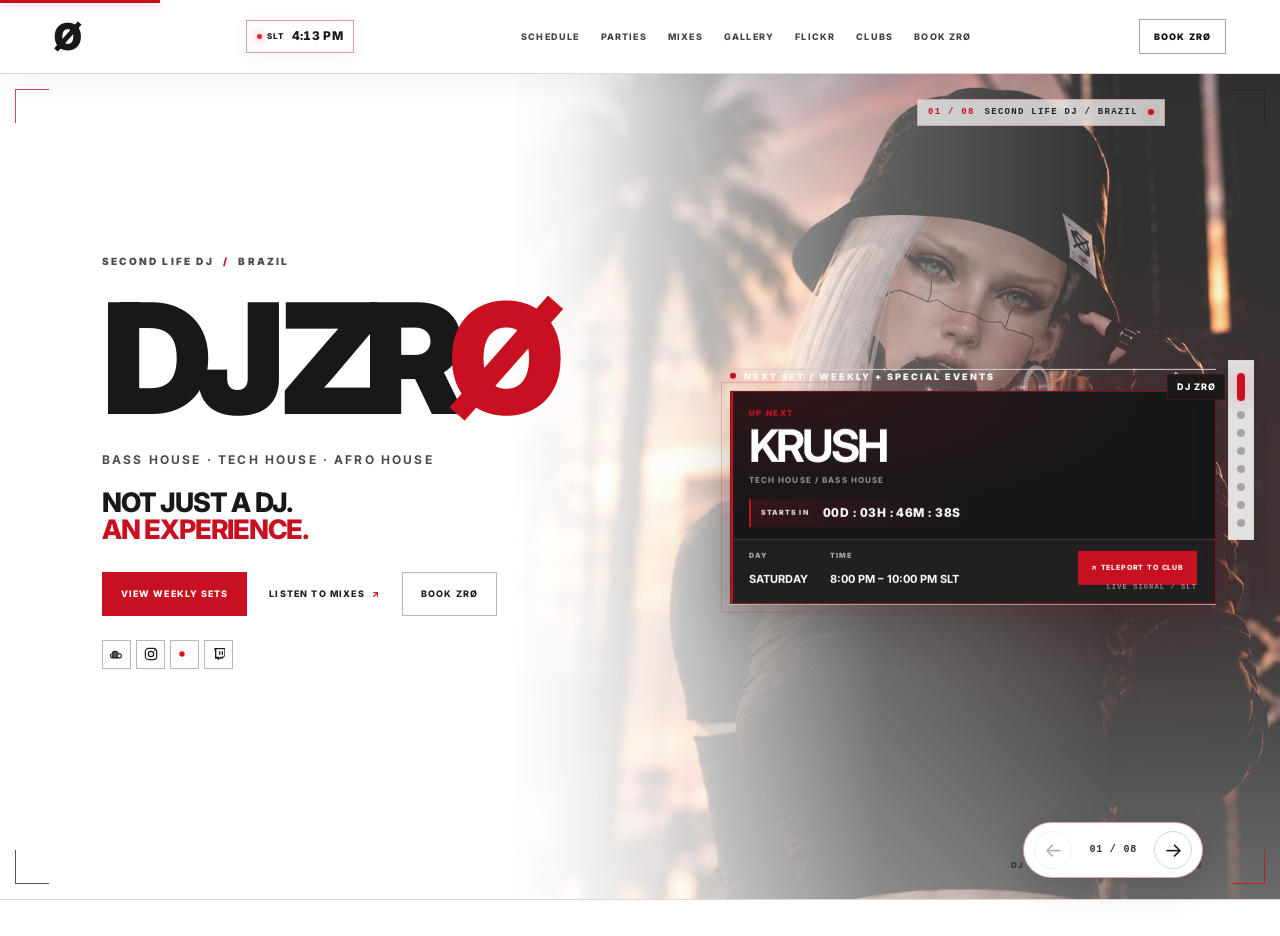
==== commit ff036c61: "Move Golden Crows residency to Thursday" ====
--- a/index.html
+++ b/index.html
@@ -1 +1 @@
-<!doctype html><html lang="en"><head><meta charset="utf-8"><meta name="viewport" content="width=device-width, initial-scale=1"><meta name="description" content="DJ ZRØ — Bass House, Tech House & Afro House. Second Life DJ, mixes, performances, gallery and bookings."><title>DJ ZRØ | Official Website</title><link rel="stylesheet" href="style.css?v=20261015-dc-rhythms-oct16"><link rel="stylesheet" href="presentation.css?v=20261121-agenda-column-align"></head><body><header class="topbar"><a class="logo" href="#home" aria-label="DJ ZRØ">Ø</a><div class="slt-clock" role="timer" aria-label="Second Life Time"><span class="slt-clock-label"><i aria-hidden="true"></i>SLT</span><time id="slt-time" aria-live="off">--:--</time></div><nav><a href="#agenda">SCHEDULE</a><a href="#festas">PARTIES</a><a href="#mixes">MIXES</a><a href="#gallery">GALLERY</a><a href="#flickr">FLICKR</a><a href="#residencies">CLUBS</a><a href="#booking">BOOK ZRØ</a></nav><div class="header-actions"><a class="top-book" href="#booking">BOOK ZRØ</a></div></header><main><section id="home" class="hero"><div class="hero-photo" aria-hidden="true"><img src="avatar-01.webp" alt="" fetchpriority="high"></div><div class="hero-content"><p class="eyebrow">SECOND LIFE DJ <span>/</span> BRAZIL</p><h1>DJ ZR<span>Ø</span></h1><p class="hero-sub">BASS HOUSE · TECH HOUSE · AFRO HOUSE</p><p class="hero-line">NOT JUST A DJ.<br><em>AN EXPERIENCE.</em></p><div class="hero-actions"><a class="button" href="#agenda">VIEW WEEKLY SETS</a><a class="text-link" href="#mixes">LISTEN TO MIXES <span>↗</span></a><a class="button hero-book-button" href="#booking">BOOK ZRØ</a></div><div class="hero-socials top-socials" aria-label="DJ ZRØ social links"><a href="https://soundcloud.com/zero9123892174515" target="_blank" rel="noopener noreferrer" aria-label="SoundCloud"><svg viewBox="0 0 24 24" aria-hidden="true" focusable="false"><path d="M2 14.1c0-1 .8-1.8 1.8-1.8.2 0 .4 0 .6.1A5.2 5.2 0 0 1 9.5 8c2.4 0 4.4 1.6 5 3.8h1.1a3 3 0 1 1 0 6H5.1A3.1 3.1 0 0 1 2 14.7v-.6Zm3-2.5v5.7m2-7.7v7.7m2-9.4v9.4m2-8.6v8.6m2-5.7v5.7" fill="none" stroke="currentColor" stroke-width="1.6" stroke-linecap="round" stroke-linejoin="round"/></svg></a><a href="https://www.instagram.com/zro.dj/" target="_blank" rel="noopener noreferrer" aria-label="Instagram"><svg viewBox="0 0 24 24" aria-hidden="true" focusable="false"><rect x="3.5" y="3.5" width="17" height="17" rx="5" fill="none" stroke="currentColor" stroke-width="1.8"/><circle cx="12" cy="12" r="4" fill="none" stroke="currentColor" stroke-width="1.8"/><circle cx="17.6" cy="6.8" r="1.1" fill="currentColor"/></svg></a><a href="https://www.flickr.com/people/199928464@N02/" target="_blank" rel="noopener noreferrer" aria-label="Flickr"><svg viewBox="0 0 24 24" aria-hidden="true" focusable="false"><circle cx="7.5" cy="12" r="4" fill="#e50914"/><circle cx="16.5" cy="12" r="4" fill="#f7f7f5"/></svg></a><a href="https://www.twitch.tv/sensessj" target="_blank" rel="noopener noreferrer" aria-label="Twitch"><svg viewBox="0 0 24 24" aria-hidden="true" focusable="false"><path d="M5 3h16v12l-4 4h-4l-3 3v-3H6V6l-1 1V3Zm3 2v11h4v2l2-2h4l2-2V5H8Zm4 3h2v5h-2V8Zm4 0h2v5h-2V8Z" fill="currentColor"/></svg></a></div></div><div class="hero-next-set next-set-section"><div class="next-set-label"><span class="live-dot" aria-hidden="true"></span><p class="eyebrow">NEXT SET / WEEKLY + SPECIAL EVENTS</p></div><div class="next-set-card"><div class="next-set-main"><span id="nextSetStatus">UP NEXT</span><h2 id="nextSetClub">KRUSH</h2><p id="nextSetStyle">TECH HOUSE / BASS HOUSE</p><div class="next-set-countdown" aria-label="Countdown to the next set"><span id="nextSetCountdownLabel">STARTS IN</span><b id="nextSetCountdown" aria-live="off">--D : --H : --M : --S</b></div></div><div class="next-set-meta"><div><span>DAY</span><b id="nextSetDay">TUESDAY</b></div><div><span>TIME</span><b id="nextSetTime">12:00 PM – 2:00 PM SLT</b></div><a id="nextSetTeleport" class="button" href="https://maps.secondlife.com/secondlife/Love%20is%20Love/74/9/2086" target="_blank" rel="noopener noreferrer">↗ TELEPORT TO CLUB</a></div></div></div><div class="hero-caption"><span>DJ ZRØ</span><i></i><span>LIVE IN SECOND LIFE</span></div></section><section id="agenda" class="section"><p class="eyebrow">01 / WEEKLY SETS</p><div class="agenda-head"><h2>WEEKLY<br><em>SETS.</em></h2><p>RESIDENTS + ONE-TIME SETS · ALL TIMES IN SLT</p></div><div class="agenda-list"><div class="event"><div><strong>MON</strong><small class="event-frequency is-weekly">WEEKLY</small></div><div><b>DJ ZRØ — SIRENS BEACH</b><span>WEEKLY RESIDENT SET · 12:00 AM – 2:00 AM SLT</span></div><div class="event-tag">MONDAY</div></div><div class="event special-event"><div><strong>TUE</strong><small class="event-frequency is-one-time">ONE-TIME</small><small class="event-date">DEC 15</small></div><div><b>DJ ZRØ — ONYX</b><span>ONE-TIME SET · 10:00 AM SLT</span></div><div class="event-tag">TUESDAY · DEC 15, 2026</div><div class="event-actions"><a class="teleport-button" href="https://maps.secondlife.com/secondlife/Angel%20Bliss/35/80/2502" target="_blank" rel="noopener noreferrer">↗ TELEPORT TO ONYX</a></div></div><div class="event"><div><strong>TUE</strong><small class="event-frequency is-weekly">WEEKLY</small></div><div><b>DJ ZRØ — KRUSH</b><span>TECH HOUSE / BASS HOUSE · 12:00 PM – 2:00 PM SLT</span></div><div class="event-tag">TUESDAY</div></div><div class="event"><div><strong>WED</strong><small class="event-frequency is-weekly">WEEKLY</small></div><div><b>DJ ZRØ — GOLDEN CROWS</b><span>WEEKLY RESIDENT SET · 10:30 PM – 12:00 AM SLT</span></div><div class="event-tag">WEDNESDAY</div></div><div class="event"><div><strong>FRI</strong><small class="event-frequency is-weekly">WEEKLY</small></div><div><b>DJ ZRØ — SOHO CLUB</b><span>TECH HOUSE / BASS HOUSE · 9:00 AM – 10:30 AM SLT</span></div><div class="event-tag">FRIDAY</div></div><div class="event special-event"><div><strong>FRI</strong><small class="event-frequency is-one-time">ONE-TIME</small><small class="event-date">NOV 27</small></div><div><b>DJ ZRØ — MUSIC FOR THE SOUL</b><span>TECH HOUSE · 10:00 AM SLT</span></div><div class="event-tag">FRIDAY · NOV 27, 2026</div><div class="event-actions"><a class="teleport-button" href="https://maps.secondlife.com/secondlife/Falling%20Rose/43/35/2006" target="_blank" rel="noopener noreferrer">↗ TELEPORT TO MUSIC FOR THE SOUL</a></div></div><div class="event"><div><strong>FRI</strong><small class="event-frequency is-weekly">WEEKLY</small></div><div><b>DJ ZRØ — GOLDEN CROWS</b><span>WEEKLY RESIDENT SET · 4:30 PM – 6:00 PM SLT</span></div><div class="event-tag">FRIDAY</div></div><div class="event"><div><strong>SAT</strong><small class="event-frequency is-weekly">WEEKLY</small></div><div><b>DJ ZRØ — MUSIC FOR THE SOUL</b><span>TECH HOUSE · 8:30 AM SLT</span></div><div class="event-tag">SATURDAY</div><div class="event-actions"><a class="teleport-button" href="https://maps.secondlife.com/secondlife/Falling%20Rose/43/35/2006" target="_blank" rel="noopener noreferrer">↗ TELEPORT TO MUSIC FOR THE SOUL</a></div></div><div class="event"><div><strong>SAT</strong><small class="event-frequency is-weekly">WEEKLY</small></div><div><b>DJ ZRØ — THE INDECENT CLUB</b><span>TECH HOUSE / BASS HOUSE · 1:30 PM – 3:00 PM SLT</span></div><div class="event-tag">SATURDAY</div><div class="event-actions"><a class="teleport-button" href="http://maps.secondlife.com/secondlife/Red%20Room/225/30/2010" target="_blank" rel="noopener noreferrer">↗ TELEPORT TO INDECENT</a></div></div><div class="event"><div><strong>SAT</strong><small class="event-frequency is-weekly">WEEKLY</small></div><div><b>DJ ZRØ — KRUSH</b><span>TECH HOUSE / BASS HOUSE · 8:00 PM – 10:00 PM SLT</span></div><div class="event-tag">SATURDAY</div></div></div><p class="note">Resident sets and one-time appearances. All times shown in SLT.</p></section><section id="festas" class="section parties-section" aria-labelledby="parties-title"><div class="parties-heading"><div><p class="eyebrow">FEATURED / PARTY FLYERS</p><h2 id="parties-title">PARTY<br><em>FLYERS.</em></h2></div><p class="parties-intro">DJ ZRØ · LIVE IN SECOND LIFE</p></div><div class="party-carousel" data-party-carousel role="region" aria-roledescription="carousel" aria-label="DJ ZRØ party flyers"><div class="party-carousel-toolbar"><span class="party-count" data-party-count aria-live="polite">01 <i>/</i> 05</span><div class="party-controls"><button class="party-arrow" type="button" data-party-prev aria-label="Previous flyer" aria-controls="party-track">←</button><button class="party-arrow" type="button" data-party-next aria-label="Next flyer" aria-controls="party-track">→</button></div></div><div class="party-track" id="party-track" tabindex="0" aria-label="Scroll through party flyers"><article class="party-card" data-event-date="2026-10-10" data-event-minute="1200" role="group" aria-roledescription="slide" aria-label="1 of 5"><button class="party-flyer-open" type="button" data-full="flyers/krush-night-2026-10-10.png" aria-label="Enlarge the Krush Night flyer"><span class="party-image-frame"><img src="flyers/krush-night-2026-10-10.png" alt="Club Krush presents DJ ZRØ Krush Night, Saturday October 10, 8 to 10 PM SLT" loading="lazy"></span><span class="party-open-label">OPEN FLYER <b>↗</b></span></button><div class="party-card-info"><div><span class="party-kicker">SATURDAY · OCT 10, 2026</span><h3>KRUSH NIGHT</h3><p>CLUB KRUSH <i>·</i> 8:00 PM – 10:00 PM SLT</p></div><span class="party-index">01</span></div></article><article class="party-card" data-event-date="2026-10-10" data-event-minute="1350" role="group" aria-roledescription="slide" aria-label="2 of 5"><button class="party-flyer-open" type="button" data-full="flyers/indecent-club-2026-10-10.png" aria-label="Enlarge The Indecent Club flyer"><span class="party-image-frame"><img src="flyers/indecent-club-2026-10-10.png" alt="Special set by DJ ZRØ at The Indecent Club, Saturday October 10, 10:30 PM to midnight SLT" loading="lazy"></span><span class="party-open-label">OPEN FLYER <b>↗</b></span></button><div class="party-card-info"><div><span class="party-kicker">SATURDAY · OCT 10, 2026 · SPECIAL SET</span><h3>THE INDECENT CLUB</h3><p>DJ ZRØ <i>·</i> 10:30 PM – 12:00 AM SLT</p></div><span class="party-index">02</span></div></article><article class="party-card" data-event-date="2026-10-24" data-event-minute="1020" role="group" aria-roledescription="slide" aria-label="3 of 5"><button class="party-flyer-open" type="button" data-full="flyers/sim-launch-party-2026-10-24.webp" aria-label="Enlarge the SIM Launch Party flyer"><span class="party-image-frame"><img src="flyers/sim-launch-party-2026-10-24.webp" alt="SIM Launch Party at Rootwoven Studios, Saturday October 24, DJ ZRØ at 5 PM SLT" loading="lazy"></span><span class="party-open-label">OPEN FLYER <b>↗</b></span></button><div class="party-card-info"><div><span class="party-kicker">SATURDAY · OCT 24, 2026 · SPECIAL EVENT</span><h3>SIM LAUNCH PARTY</h3><p>ROOTWOVEN STUDIOS <i>·</i> 5:00 PM SLT</p></div><span class="party-index">03</span></div></article><article class="party-card" data-event-date="2026-10-15" data-event-minute="1020" role="group" aria-roledescription="slide" aria-label="4 of 5"><button class="party-flyer-open" type="button" data-full="flyers/melt-festival-2026-10-15.webp" aria-label="Enlarge the M.E.L.T Festival flyer"><span class="party-image-frame"><img src="flyers/melt-festival-2026-10-15.webp" alt="M.E.L.T Festival, October 15 to 18, 2026, DJ ZRØ on the House lineup Thursday October 15 at 5 PM SLT" loading="lazy"></span><span class="party-open-label">OPEN FLYER <b>↗</b></span></button><div class="party-card-info"><div><span class="party-kicker">THURSDAY · OCT 15, 2026 · FESTIVAL SET</span><h3>M.E.L.T FESTIVAL</h3><p>DJ ZRØ <i>·</i> 5:00 PM SLT</p></div><span class="party-index">04</span></div></article><article class="party-card" data-event-date="2026-10-15" data-event-minute="1320" role="group" aria-roledescription="slide" aria-label="5 of 5"><button class="party-flyer-open" type="button" data-full="flyers/onyx-deep-house-oct-15.png" aria-label="Enlarge the ONYX Deep House flyer"><span class="party-image-frame"><img src="flyers/onyx-deep-house-oct-15.png" alt="ONYX Club presents DJ ZRØ Deep House Set, Thursday October 15, 10 PM SLT" loading="lazy"></span><span class="party-open-label">OPEN FLYER <b>↗</b></span></button><div class="party-card-info"><div><span class="party-kicker">THURSDAY · OCT 15 · SPECIAL SET</span><h3>ONYX DEEP HOUSE</h3><p>ONYX CLUB <i>·</i> 10:00 PM SLT</p></div><span class="party-index">05</span></div></article></div><p class="party-swipe-hint">DRAG OR USE THE ARROWS TO EXPLORE</p></div></section><section class="proof-strip"><div><b>ENERGY</b><span>BUILT FOR THE DANCEFLOOR</span></div><div><b>VERSATILITY</b><span>HOUSE · TECH · AFRO</span></div><div><b>PRESENCE</b><span>VISUAL IDENTITY & ATTITUDE</span></div><div><b>PROFESSIONAL</b><span>READY FOR YOUR LINEUP</span></div></section><section id="mixes" class="section mixes"><p class="eyebrow">02 / DJ MIXES</p><div class="agenda-head"><div><h2>LISTEN<br><em>BEFORE YOU BOOK.</em></h2><p class="section-lead">Get a taste of the ZRØ experience.</p></div><p>SOUNDCLOUD / RECORDED SETS</p></div><div class="mix-list"><article class="mix-card featured-mix"><div class="mix-number">01</div><div class="mix-info"><span class="mix-kicker">FEATURED SET</span><h3>DJ ZRØ — BASS / TECH HOUSE SET 01</h3><p>BASS HOUSE · TECH HOUSE · SOUNDCLOUD</p></div><div class="mix-preview-controls"><div><span class="mix-preview-label">30-SECOND PREVIEW</span><span class="mix-preview-status" id="mix-preview-status" aria-live="polite">READY TO PLAY</span></div><button class="mix-preview-button" id="mix-preview-button" type="button" disabled>PLAY PREVIEW</button></div><iframe id="featured-mix-player" title="DJ ZRØ Bass Tech House Set 01 — 30-second preview" aria-hidden="true" tabindex="-1" loading="eager" allow="autoplay" src="https://w.soundcloud.com/player/?url=https%3A%2F%2Fsoundcloud.com%2Fzero9123892174515%2Fdj-zro-bass-tech-house-set-01&color=%23e31b23&auto_play=false&hide_related=true&show_comments=false&show_user=true&show_reposts=false&show_teaser=false&show_artwork=false"></iframe></article><article class="mix-card"><div class="mix-number">02</div><div class="mix-info"><h3>DJ ZRØ — ELECTRO MIX</h3><p>ELECTRO HOUSE · CLUB · SOUNDCLOUD</p></div><iframe title="DJ ZRØ Electro Mix — 30-second preview" aria-hidden="true" tabindex="-1" loading="eager" allow="autoplay" src="https://w.soundcloud.com/player/?url=https%3A%2F%2Fsoundcloud.com%2Fzero9123892174515%2Felectro-mix&color=%23e31b23&auto_play=false&hide_related=true&show_comments=false&show_user=true&show_reposts=false&show_teaser=false&show_artwork=false"></iframe></article><article class="mix-card"><div class="mix-number">03</div><div class="mix-info"><h3>DJ ZRØ — MIX 01</h3><p>DJ SET · SECOND LIFE · SOUNDCLOUD</p></div><iframe title="DJ ZRØ Mix 01 — 30-second preview" aria-hidden="true" tabindex="-1" loading="eager" allow="autoplay" src="https://w.soundcloud.com/player/?url=https%3A%2F%2Fsoundcloud.com%2Fzero9123892174515%2Fdj-zero-mix1&color=%23e31b23&auto_play=false&hide_related=true&show_comments=false&show_user=true&show_reposts=false&show_teaser=false&show_artwork=false"></iframe></article></div></section><section id="gallery" class="section gallery-section"><div class="gallery-heading"><div><p class="eyebrow">03 / SL GALLERY</p><h2>LIVE <em>MOMENTS.</em></h2></div><p class="gallery-intro">SECOND LIFE / DJ ZRØ</p></div><div class="photo-gallery-toolbar"><span class="photo-count" data-photo-count aria-live="polite">01 <i>/</i> 13</span><div class="photo-controls"><button class="photo-arrow" type="button" data-photo-prev aria-label="Previous photo" aria-controls="photo-track">←</button><button class="photo-arrow" type="button" data-photo-next aria-label="Next photo" aria-controls="photo-track">→</button></div></div><div class="photo-grid" id="photo-track" tabindex="0" role="region" aria-roledescription="carousel" aria-label="DJ ZRØ live photos"><figure class="photo-card"><button class="photo-button" type="button" data-full="photos/photo-01.webp"><img src="photos/photo-01.webp" alt="DJ ZRØ — Live set in Second Life" loading="lazy"><span class="photo-overlay"><b>01</b><span>Live set</span></span></button></figure><figure class="photo-card"><button class="photo-button" type="button" data-full="photos/photo-02.webp"><img src="photos/photo-02.webp" alt="DJ ZRØ — DJ booth in Second Life" loading="lazy"><span class="photo-overlay"><b>02</b><span>DJ booth</span></span></button></figure><figure class="photo-card"><button class="photo-button" type="button" data-full="photos/photo-03.webp"><img src="photos/photo-03.webp" alt="DJ ZRØ — Live performance" loading="lazy"><span class="photo-overlay"><b>03</b><span>Performance</span></span></button></figure><figure class="photo-card"><button class="photo-button" type="button" data-full="photos/photo-04.webp"><img src="photos/photo-04.webp" alt="DJ ZRØ — Night session" loading="lazy"><span class="photo-overlay"><b>04</b><span>Night session</span></span></button></figure><figure class="photo-card"><button class="photo-button" type="button" data-full="photos/photo-05.webp"><img src="photos/photo-05.webp" alt="DJ ZRØ — Club night" loading="lazy"><span class="photo-overlay"><b>05</b><span>Club night</span></span></button></figure><figure class="photo-card"><button class="photo-button" type="button" data-full="photos/photo-06.webp"><img src="photos/photo-06.webp" alt="DJ ZRØ — On stage" loading="lazy"><span class="photo-overlay"><b>06</b><span>On stage</span></span></button></figure><figure class="photo-card"><button class="photo-button" type="button" data-full="photos/photo-07.webp"><img src="photos/photo-07.webp" alt="DJ ZRØ — Crowd and dancefloor" loading="lazy"><span class="photo-overlay"><b>07</b><span>Dancefloor</span></span></button></figure><figure class="photo-card"><button class="photo-button" type="button" data-full="photos/photo-08.webp"><img src="photos/photo-08.webp" alt="DJ ZRØ — Second Life event" loading="lazy"><span class="photo-overlay"><b>08</b><span>Event</span></span></button></figure><figure class="photo-card"><button class="photo-button" type="button" data-full="photos/photo-09.webp"><img src="photos/photo-09.webp" alt="DJ ZRØ — Live club session" loading="lazy"><span class="photo-overlay"><b>09</b><span>Live session</span></span></button></figure><figure class="photo-card"><button class="photo-button" type="button" data-full="photos/photo-10.webp"><img src="photos/photo-10.webp" alt="DJ ZRØ — DJ set at night" loading="lazy"><span class="photo-overlay"><b>10</b><span>DJ set</span></span></button></figure><figure class="photo-card"><button class="photo-button" type="button" data-full="photos/photo-11.webp"><img src="photos/photo-11.webp" alt="DJ ZRØ — Outdoor live set" loading="lazy"><span class="photo-overlay"><b>11</b><span>Outdoor set</span></span></button></figure><figure class="photo-card"><button class="photo-button" type="button" data-full="photos/photo-12.webp"><img src="photos/photo-12.webp" alt="DJ ZRØ — Beach club session" loading="lazy"><span class="photo-overlay"><b>12</b><span>Beach club</span></span></button></figure><figure class="photo-card"><button class="photo-button" type="button" data-full="photos/photo-13.webp"><img src="photos/photo-13.webp" alt="DJ ZRØ — Open-air DJ set" loading="lazy"><span class="photo-overlay"><b>13</b><span>Open air</span></span></button></figure></div><p class="photo-swipe-hint">SCROLL OR USE THE ARROWS TO EXPLORE</p></section><section id="flickr" class="section flickr-section"><div class="gallery-heading flickr-heading"><div><p class="eyebrow">FLICKR / PHOTO STREAM</p><h2>ZRØ ON <em>FLICKR.</em></h2></div><p class="gallery-intro">LATEST PUBLIC PHOTOS</p></div><div class="flickr-toolbar"><p id="flickr-status" aria-live="polite">Loading recent photos…</p><a href="https://www.flickr.com/photos/199928464@N02/" target="_blank" rel="noopener noreferrer">OPEN MY FLICKR ↗</a></div><div class="flickr-grid" id="flickr-grid" aria-label="Recent photos from DJ ZRØ on Flickr"><noscript>Enable JavaScript to load photos. <a href="https://www.flickr.com/photos/199928464@N02/">Open the Flickr photostream ↗</a></noscript></div></section><section id="residencies" class="section residencies-section"><p class="eyebrow">04 / RESIDENCIES</p><div class="agenda-head"><h2>RESIDENT<br><em>CLUBS.</em></h2><p>SECOND LIFE / RESIDENT CLUBS + SPECIAL SETS</p></div><div class="residency-showcase"><article class="residency-card residency-onyx"><div class="residency-overlay"></div><div class="residency-content"><div class="residency-logo-frame"><img src="onyx-lounge-logo.png" alt="ONYX Lounge club logo" loading="lazy" decoding="async"></div><div class="club-details"><span class="resident-label">SPECIAL SETS</span><h3>ONYX LOUNGE</h3><div class="residency-times"><p><b>TUE · OCT 13</b><span>AFRO HOUSE · 11 AM – 12 PM SLT</span></p><p><b>THU · OCT 15</b><span>DEEP HOUSE · 10 AM SLT</span></p></div><small>ONE-TIME APPEARANCES</small><a class="residency-button" href="https://maps.secondlife.com/secondlife/Angel%20Bliss/35/80/2502" target="_blank" rel="noopener noreferrer">↗ TELEPORT TO ONYX</a></div></div></article><article class="residency-card residency-indecent"><div class="residency-overlay"></div><div class="residency-content"><div class="residency-logo-frame"><img src="indecent-club-logo.webp" alt="The Indecent Club logo" loading="lazy" decoding="async"></div><div class="club-details"><span class="resident-label">WEEKLY RESIDENT</span><h3>THE INDECENT</h3><div class="residency-times"><p><b>SATURDAY</b><span>1:30 PM – 3:00 PM SLT</span></p></div><small>TECH HOUSE / BASS HOUSE</small><a class="residency-button" href="http://maps.secondlife.com/secondlife/Red%20Room/225/30/2010" target="_blank" rel="noopener noreferrer">↗ TELEPORT TO INDECENT</a></div></div></article><article class="residency-card residency-krush"><div class="residency-overlay"></div><div class="residency-content"><div class="residency-logo-frame"><img src="krush-club-logo.png" alt="Krush LGBTQIAP+ Club" loading="lazy" decoding="async"></div><div class="club-details"><span class="resident-label">WEEKLY RESIDENT</span><h3>KRUSH</h3><div class="residency-times"><p><b>TUESDAY</b><span>12 PM – 2 PM SLT</span></p><p><b>SATURDAY</b><span>8 PM – 10 PM SLT</span></p></div><small>TECH HOUSE / BASS HOUSE</small><a class="residency-button" href="https://maps.secondlife.com/secondlife/Love%20is%20Love/74/9/2086" target="_blank" rel="noopener noreferrer">↗ TELEPORT TO KRUSH</a></div></div></article><article class="residency-card residency-soho"><div class="residency-overlay"></div><div class="residency-content"><div class="residency-logo-frame"><img src="soho-club-logo.png" alt="Club SOHO — Second Life Finest Music Club" loading="lazy" decoding="async"></div><div class="club-details"><span class="resident-label">WEEKLY RESIDENT</span><h3>SOHO CLUB</h3><div class="residency-times"><p><b>FRIDAY</b><span>9 AM – 10:30 AM SLT</span></p></div><small>TECH HOUSE / BASS HOUSE</small><a class="residency-button" href="https://maps.secondlife.com/secondlife/Soho%20Island/60/192/3024" target="_blank" rel="noopener noreferrer">↗ TELEPORT TO SOHO</a></div></div></article></div></section><section id="booking" class="section booking"><p class="eyebrow">05 / BOOK ZRØ</p><div class="booking-layout"><div><h2>LOOKING<br><em>FOR A DJ?</em></h2><p>Bring ZRØ to your next night. Available for residencies, guest sets, special events and collaborations in Second Life.</p></div><div class="booking-availability"><span>AVAILABLE FOR</span><b>RESIDENCIES</b><b>GUEST SETS</b><b>SPECIAL EVENTS</b><b>COLLABORATIONS</b></div></div><div class="booking-actions"><a class="button" href="https://discord.com/users/110883002162163712" target="_blank" rel="noopener">CONTACT ON DISCORD</a><a class="button secondary-button" href="secondlife:///app/agent/1fa11d04-981d-486b-bab1-ff6a882ec7e6/about">CONTACT IN SECOND LIFE</a><a class="button secondary-button press-download" href="DJ_ZRO_EPK_Press_Kit_v2.pdf" download="DJ_ZRO_EPK_Press_Kit_v2.pdf">DOWNLOAD PRESS KIT</a></div></section></main><div class="lightbox" aria-hidden="true"><button class="lightbox-close" type="button" aria-label="Close photo">×</button><img class="lightbox-image" src="" alt=""></div><footer><span>DJ ZRØ</span><span>SECOND LIFE / BRAZIL</span><span>© 2026</span><a href="DJ_ZRO_EPK_Press_Kit_v2.pdf" download="DJ_ZRO_EPK_Press_Kit_v2.pdf">PRESS KIT</a></footer><script src="script.js?v=20261122-sorted-weekly-sets"></script></body></html>
+<!doctype html><html lang="en"><head><meta charset="utf-8"><meta name="viewport" content="width=device-width, initial-scale=1"><meta name="description" content="DJ ZRØ — Bass House, Tech House & Afro House. Second Life DJ, mixes, performances, gallery and bookings."><title>DJ ZRØ | Official Website</title><link rel="stylesheet" href="style.css?v=20261015-dc-rhythms-oct16"><link rel="stylesheet" href="presentation.css?v=20261121-agenda-column-align"></head><body><header class="topbar"><a class="logo" href="#home" aria-label="DJ ZRØ">Ø</a><div class="slt-clock" role="timer" aria-label="Second Life Time"><span class="slt-clock-label"><i aria-hidden="true"></i>SLT</span><time id="slt-time" aria-live="off">--:--</time></div><nav><a href="#agenda">SCHEDULE</a><a href="#festas">PARTIES</a><a href="#mixes">MIXES</a><a href="#gallery">GALLERY</a><a href="#flickr">FLICKR</a><a href="#residencies">CLUBS</a><a href="#booking">BOOK ZRØ</a></nav><div class="header-actions"><a class="top-book" href="#booking">BOOK ZRØ</a></div></header><main><section id="home" class="hero"><div class="hero-photo" aria-hidden="true"><img src="avatar-01.webp" alt="" fetchpriority="high"></div><div class="hero-content"><p class="eyebrow">SECOND LIFE DJ <span>/</span> BRAZIL</p><h1>DJ ZR<span>Ø</span></h1><p class="hero-sub">BASS HOUSE · TECH HOUSE · AFRO HOUSE</p><p class="hero-line">NOT JUST A DJ.<br><em>AN EXPERIENCE.</em></p><div class="hero-actions"><a class="button" href="#agenda">VIEW WEEKLY SETS</a><a class="text-link" href="#mixes">LISTEN TO MIXES <span>↗</span></a><a class="button hero-book-button" href="#booking">BOOK ZRØ</a></div><div class="hero-socials top-socials" aria-label="DJ ZRØ social links"><a href="https://soundcloud.com/zero9123892174515" target="_blank" rel="noopener noreferrer" aria-label="SoundCloud"><svg viewBox="0 0 24 24" aria-hidden="true" focusable="false"><path d="M2 14.1c0-1 .8-1.8 1.8-1.8.2 0 .4 0 .6.1A5.2 5.2 0 0 1 9.5 8c2.4 0 4.4 1.6 5 3.8h1.1a3 3 0 1 1 0 6H5.1A3.1 3.1 0 0 1 2 14.7v-.6Zm3-2.5v5.7m2-7.7v7.7m2-9.4v9.4m2-8.6v8.6m2-5.7v5.7" fill="none" stroke="currentColor" stroke-width="1.6" stroke-linecap="round" stroke-linejoin="round"/></svg></a><a href="https://www.instagram.com/zro.dj/" target="_blank" rel="noopener noreferrer" aria-label="Instagram"><svg viewBox="0 0 24 24" aria-hidden="true" focusable="false"><rect x="3.5" y="3.5" width="17" height="17" rx="5" fill="none" stroke="currentColor" stroke-width="1.8"/><circle cx="12" cy="12" r="4" fill="none" stroke="currentColor" stroke-width="1.8"/><circle cx="17.6" cy="6.8" r="1.1" fill="currentColor"/></svg></a><a href="https://www.flickr.com/people/199928464@N02/" target="_blank" rel="noopener noreferrer" aria-label="Flickr"><svg viewBox="0 0 24 24" aria-hidden="true" focusable="false"><circle cx="7.5" cy="12" r="4" fill="#e50914"/><circle cx="16.5" cy="12" r="4" fill="#f7f7f5"/></svg></a><a href="https://www.twitch.tv/sensessj" target="_blank" rel="noopener noreferrer" aria-label="Twitch"><svg viewBox="0 0 24 24" aria-hidden="true" focusable="false"><path d="M5 3h16v12l-4 4h-4l-3 3v-3H6V6l-1 1V3Zm3 2v11h4v2l2-2h4l2-2V5H8Zm4 3h2v5h-2V8Zm4 0h2v5h-2V8Z" fill="currentColor"/></svg></a></div></div><div class="hero-next-set next-set-section"><div class="next-set-label"><span class="live-dot" aria-hidden="true"></span><p class="eyebrow">NEXT SET / WEEKLY + SPECIAL EVENTS</p></div><div class="next-set-card"><div class="next-set-main"><span id="nextSetStatus">UP NEXT</span><h2 id="nextSetClub">KRUSH</h2><p id="nextSetStyle">TECH HOUSE / BASS HOUSE</p><div class="next-set-countdown" aria-label="Countdown to the next set"><span id="nextSetCountdownLabel">STARTS IN</span><b id="nextSetCountdown" aria-live="off">--D : --H : --M : --S</b></div></div><div class="next-set-meta"><div><span>DAY</span><b id="nextSetDay">TUESDAY</b></div><div><span>TIME</span><b id="nextSetTime">12:00 PM – 2:00 PM SLT</b></div><a id="nextSetTeleport" class="button" href="https://maps.secondlife.com/secondlife/Love%20is%20Love/74/9/2086" target="_blank" rel="noopener noreferrer">↗ TELEPORT TO CLUB</a></div></div></div><div class="hero-caption"><span>DJ ZRØ</span><i></i><span>LIVE IN SECOND LIFE</span></div></section><section id="agenda" class="section"><p class="eyebrow">01 / WEEKLY SETS</p><div class="agenda-head"><h2>WEEKLY<br><em>SETS.</em></h2><p>RESIDENTS + ONE-TIME SETS · ALL TIMES IN SLT</p></div><div class="agenda-list"><div class="event"><div><strong>MON</strong><small class="event-frequency is-weekly">WEEKLY</small></div><div><b>DJ ZRØ — SIRENS BEACH</b><span>WEEKLY RESIDENT SET · 12:00 AM – 2:00 AM SLT</span></div><div class="event-tag">MONDAY</div></div><div class="event special-event"><div><strong>TUE</strong><small class="event-frequency is-one-time">ONE-TIME</small><small class="event-date">DEC 15</small></div><div><b>DJ ZRØ — ONYX</b><span>ONE-TIME SET · 10:00 AM SLT</span></div><div class="event-tag">TUESDAY · DEC 15, 2026</div><div class="event-actions"><a class="teleport-button" href="https://maps.secondlife.com/secondlife/Angel%20Bliss/35/80/2502" target="_blank" rel="noopener noreferrer">↗ TELEPORT TO ONYX</a></div></div><div class="event"><div><strong>TUE</strong><small class="event-frequency is-weekly">WEEKLY</small></div><div><b>DJ ZRØ — KRUSH</b><span>TECH HOUSE / BASS HOUSE · 12:00 PM – 2:00 PM SLT</span></div><div class="event-tag">TUESDAY</div></div><div class="event"><div><strong>THU</strong><small class="event-frequency is-weekly">WEEKLY</small></div><div><b>DJ ZRØ — GOLDEN CROWS</b><span>WEEKLY RESIDENT SET · 6:00 AM – 7:30 AM SLT</span></div><div class="event-tag">THURSDAY</div></div><div class="event"><div><strong>FRI</strong><small class="event-frequency is-weekly">WEEKLY</small></div><div><b>DJ ZRØ — SOHO CLUB</b><span>TECH HOUSE / BASS HOUSE · 9:00 AM – 10:30 AM SLT</span></div><div class="event-tag">FRIDAY</div></div><div class="event special-event"><div><strong>FRI</strong><small class="event-frequency is-one-time">ONE-TIME</small><small class="event-date">NOV 27</small></div><div><b>DJ ZRØ — MUSIC FOR THE SOUL</b><span>TECH HOUSE · 10:00 AM SLT</span></div><div class="event-tag">FRIDAY · NOV 27, 2026</div><div class="event-actions"><a class="teleport-button" href="https://maps.secondlife.com/secondlife/Falling%20Rose/43/35/2006" target="_blank" rel="noopener noreferrer">↗ TELEPORT TO MUSIC FOR THE SOUL</a></div></div><div class="event"><div><strong>SAT</strong><small class="event-frequency is-weekly">WEEKLY</small></div><div><b>DJ ZRØ — MUSIC FOR THE SOUL</b><span>TECH HOUSE · 8:30 AM SLT</span></div><div class="event-tag">SATURDAY</div><div class="event-actions"><a class="teleport-button" href="https://maps.secondlife.com/secondlife/Falling%20Rose/43/35/2006" target="_blank" rel="noopener noreferrer">↗ TELEPORT TO MUSIC FOR THE SOUL</a></div></div><div class="event"><div><strong>SAT</strong><small class="event-frequency is-weekly">WEEKLY</small></div><div><b>DJ ZRØ — THE INDECENT CLUB</b><span>TECH HOUSE / BASS HOUSE · 1:30 PM – 3:00 PM SLT</span></div><div class="event-tag">SATURDAY</div><div class="event-actions"><a class="teleport-button" href="http://maps.secondlife.com/secondlife/Red%20Room/225/30/2010" target="_blank" rel="noopener noreferrer">↗ TELEPORT TO INDECENT</a></div></div><div class="event"><div><strong>SAT</strong><small class="event-frequency is-weekly">WEEKLY</small></div><div><b>DJ ZRØ — KRUSH</b><span>TECH HOUSE / BASS HOUSE · 8:00 PM – 10:00 PM SLT</span></div><div class="event-tag">SATURDAY</div></div></div><p class="note">Resident sets and one-time appearances. All times shown in SLT.</p></section><section id="festas" class="section parties-section" aria-labelledby="parties-title"><div class="parties-heading"><div><p class="eyebrow">FEATURED / PARTY FLYERS</p><h2 id="parties-title">PARTY<br><em>FLYERS.</em></h2></div><p class="parties-intro">DJ ZRØ · LIVE IN SECOND LIFE</p></div><div class="party-carousel" data-party-carousel role="region" aria-roledescription="carousel" aria-label="DJ ZRØ party flyers"><div class="party-carousel-toolbar"><span class="party-count" data-party-count aria-live="polite">01 <i>/</i> 05</span><div class="party-controls"><button class="party-arrow" type="button" data-party-prev aria-label="Previous flyer" aria-controls="party-track">←</button><button class="party-arrow" type="button" data-party-next aria-label="Next flyer" aria-controls="party-track">→</button></div></div><div class="party-track" id="party-track" tabindex="0" aria-label="Scroll through party flyers"><article class="party-card" data-event-date="2026-10-10" data-event-minute="1200" role="group" aria-roledescription="slide" aria-label="1 of 5"><button class="party-flyer-open" type="button" data-full="flyers/krush-night-2026-10-10.png" aria-label="Enlarge the Krush Night flyer"><span class="party-image-frame"><img src="flyers/krush-night-2026-10-10.png" alt="Club Krush presents DJ ZRØ Krush Night, Saturday October 10, 8 to 10 PM SLT" loading="lazy"></span><span class="party-open-label">OPEN FLYER <b>↗</b></span></button><div class="party-card-info"><div><span class="party-kicker">SATURDAY · OCT 10, 2026</span><h3>KRUSH NIGHT</h3><p>CLUB KRUSH <i>·</i> 8:00 PM – 10:00 PM SLT</p></div><span class="party-index">01</span></div></article><article class="party-card" data-event-date="2026-10-10" data-event-minute="1350" role="group" aria-roledescription="slide" aria-label="2 of 5"><button class="party-flyer-open" type="button" data-full="flyers/indecent-club-2026-10-10.png" aria-label="Enlarge The Indecent Club flyer"><span class="party-image-frame"><img src="flyers/indecent-club-2026-10-10.png" alt="Special set by DJ ZRØ at The Indecent Club, Saturday October 10, 10:30 PM to midnight SLT" loading="lazy"></span><span class="party-open-label">OPEN FLYER <b>↗</b></span></button><div class="party-card-info"><div><span class="party-kicker">SATURDAY · OCT 10, 2026 · SPECIAL SET</span><h3>THE INDECENT CLUB</h3><p>DJ ZRØ <i>·</i> 10:30 PM – 12:00 AM SLT</p></div><span class="party-index">02</span></div></article><article class="party-card" data-event-date="2026-10-24" data-event-minute="1020" role="group" aria-roledescription="slide" aria-label="3 of 5"><button class="party-flyer-open" type="button" data-full="flyers/sim-launch-party-2026-10-24.webp" aria-label="Enlarge the SIM Launch Party flyer"><span class="party-image-frame"><img src="flyers/sim-launch-party-2026-10-24.webp" alt="SIM Launch Party at Rootwoven Studios, Saturday October 24, DJ ZRØ at 5 PM SLT" loading="lazy"></span><span class="party-open-label">OPEN FLYER <b>↗</b></span></button><div class="party-card-info"><div><span class="party-kicker">SATURDAY · OCT 24, 2026 · SPECIAL EVENT</span><h3>SIM LAUNCH PARTY</h3><p>ROOTWOVEN STUDIOS <i>·</i> 5:00 PM SLT</p></div><span class="party-index">03</span></div></article><article class="party-card" data-event-date="2026-10-15" data-event-minute="1020" role="group" aria-roledescription="slide" aria-label="4 of 5"><button class="party-flyer-open" type="button" data-full="flyers/melt-festival-2026-10-15.webp" aria-label="Enlarge the M.E.L.T Festival flyer"><span class="party-image-frame"><img src="flyers/melt-festival-2026-10-15.webp" alt="M.E.L.T Festival, October 15 to 18, 2026, DJ ZRØ on the House lineup Thursday October 15 at 5 PM SLT" loading="lazy"></span><span class="party-open-label">OPEN FLYER <b>↗</b></span></button><div class="party-card-info"><div><span class="party-kicker">THURSDAY · OCT 15, 2026 · FESTIVAL SET</span><h3>M.E.L.T FESTIVAL</h3><p>DJ ZRØ <i>·</i> 5:00 PM SLT</p></div><span class="party-index">04</span></div></article><article class="party-card" data-event-date="2026-10-15" data-event-minute="1320" role="group" aria-roledescription="slide" aria-label="5 of 5"><button class="party-flyer-open" type="button" data-full="flyers/onyx-deep-house-oct-15.png" aria-label="Enlarge the ONYX Deep House flyer"><span class="party-image-frame"><img src="flyers/onyx-deep-house-oct-15.png" alt="ONYX Club presents DJ ZRØ Deep House Set, Thursday October 15, 10 PM SLT" loading="lazy"></span><span class="party-open-label">OPEN FLYER <b>↗</b></span></button><div class="party-card-info"><div><span class="party-kicker">THURSDAY · OCT 15 · SPECIAL SET</span><h3>ONYX DEEP HOUSE</h3><p>ONYX CLUB <i>·</i> 10:00 PM SLT</p></div><span class="party-index">05</span></div></article></div><p class="party-swipe-hint">DRAG OR USE THE ARROWS TO EXPLORE</p></div></section><section class="proof-strip"><div><b>ENERGY</b><span>BUILT FOR THE DANCEFLOOR</span></div><div><b>VERSATILITY</b><span>HOUSE · TECH · AFRO</span></div><div><b>PRESENCE</b><span>VISUAL IDENTITY & ATTITUDE</span></div><div><b>PROFESSIONAL</b><span>READY FOR YOUR LINEUP</span></div></section><section id="mixes" class="section mixes"><p class="eyebrow">02 / DJ MIXES</p><div class="agenda-head"><div><h2>LISTEN<br><em>BEFORE YOU BOOK.</em></h2><p class="section-lead">Get a taste of the ZRØ experience.</p></div><p>SOUNDCLOUD / RECORDED SETS</p></div><div class="mix-list"><article class="mix-card featured-mix"><div class="mix-number">01</div><div class="mix-info"><span class="mix-kicker">FEATURED SET</span><h3>DJ ZRØ — BASS / TECH HOUSE SET 01</h3><p>BASS HOUSE · TECH HOUSE · SOUNDCLOUD</p></div><div class="mix-preview-controls"><div><span class="mix-preview-label">30-SECOND PREVIEW</span><span class="mix-preview-status" id="mix-preview-status" aria-live="polite">READY TO PLAY</span></div><button class="mix-preview-button" id="mix-preview-button" type="button" disabled>PLAY PREVIEW</button></div><iframe id="featured-mix-player" title="DJ ZRØ Bass Tech House Set 01 — 30-second preview" aria-hidden="true" tabindex="-1" loading="eager" allow="autoplay" src="https://w.soundcloud.com/player/?url=https%3A%2F%2Fsoundcloud.com%2Fzero9123892174515%2Fdj-zro-bass-tech-house-set-01&color=%23e31b23&auto_play=false&hide_related=true&show_comments=false&show_user=true&show_reposts=false&show_teaser=false&show_artwork=false"></iframe></article><article class="mix-card"><div class="mix-number">02</div><div class="mix-info"><h3>DJ ZRØ — ELECTRO MIX</h3><p>ELECTRO HOUSE · CLUB · SOUNDCLOUD</p></div><iframe title="DJ ZRØ Electro Mix — 30-second preview" aria-hidden="true" tabindex="-1" loading="eager" allow="autoplay" src="https://w.soundcloud.com/player/?url=https%3A%2F%2Fsoundcloud.com%2Fzero9123892174515%2Felectro-mix&color=%23e31b23&auto_play=false&hide_related=true&show_comments=false&show_user=true&show_reposts=false&show_teaser=false&show_artwork=false"></iframe></article><article class="mix-card"><div class="mix-number">03</div><div class="mix-info"><h3>DJ ZRØ — MIX 01</h3><p>DJ SET · SECOND LIFE · SOUNDCLOUD</p></div><iframe title="DJ ZRØ Mix 01 — 30-second preview" aria-hidden="true" tabindex="-1" loading="eager" allow="autoplay" src="https://w.soundcloud.com/player/?url=https%3A%2F%2Fsoundcloud.com%2Fzero9123892174515%2Fdj-zero-mix1&color=%23e31b23&auto_play=false&hide_related=true&show_comments=false&show_user=true&show_reposts=false&show_teaser=false&show_artwork=false"></iframe></article></div></section><section id="gallery" class="section gallery-section"><div class="gallery-heading"><div><p class="eyebrow">03 / SL GALLERY</p><h2>LIVE <em>MOMENTS.</em></h2></div><p class="gallery-intro">SECOND LIFE / DJ ZRØ</p></div><div class="photo-gallery-toolbar"><span class="photo-count" data-photo-count aria-live="polite">01 <i>/</i> 13</span><div class="photo-controls"><button class="photo-arrow" type="button" data-photo-prev aria-label="Previous photo" aria-controls="photo-track">←</button><button class="photo-arrow" type="button" data-photo-next aria-label="Next photo" aria-controls="photo-track">→</button></div></div><div class="photo-grid" id="photo-track" tabindex="0" role="region" aria-roledescription="carousel" aria-label="DJ ZRØ live photos"><figure class="photo-card"><button class="photo-button" type="button" data-full="photos/photo-01.webp"><img src="photos/photo-01.webp" alt="DJ ZRØ — Live set in Second Life" loading="lazy"><span class="photo-overlay"><b>01</b><span>Live set</span></span></button></figure><figure class="photo-card"><button class="photo-button" type="button" data-full="photos/photo-02.webp"><img src="photos/photo-02.webp" alt="DJ ZRØ — DJ booth in Second Life" loading="lazy"><span class="photo-overlay"><b>02</b><span>DJ booth</span></span></button></figure><figure class="photo-card"><button class="photo-button" type="button" data-full="photos/photo-03.webp"><img src="photos/photo-03.webp" alt="DJ ZRØ — Live performance" loading="lazy"><span class="photo-overlay"><b>03</b><span>Performance</span></span></button></figure><figure class="photo-card"><button class="photo-button" type="button" data-full="photos/photo-04.webp"><img src="photos/photo-04.webp" alt="DJ ZRØ — Night session" loading="lazy"><span class="photo-overlay"><b>04</b><span>Night session</span></span></button></figure><figure class="photo-card"><button class="photo-button" type="button" data-full="photos/photo-05.webp"><img src="photos/photo-05.webp" alt="DJ ZRØ — Club night" loading="lazy"><span class="photo-overlay"><b>05</b><span>Club night</span></span></button></figure><figure class="photo-card"><button class="photo-button" type="button" data-full="photos/photo-06.webp"><img src="photos/photo-06.webp" alt="DJ ZRØ — On stage" loading="lazy"><span class="photo-overlay"><b>06</b><span>On stage</span></span></button></figure><figure class="photo-card"><button class="photo-button" type="button" data-full="photos/photo-07.webp"><img src="photos/photo-07.webp" alt="DJ ZRØ — Crowd and dancefloor" loading="lazy"><span class="photo-overlay"><b>07</b><span>Dancefloor</span></span></button></figure><figure class="photo-card"><button class="photo-button" type="button" data-full="photos/photo-08.webp"><img src="photos/photo-08.webp" alt="DJ ZRØ — Second Life event" loading="lazy"><span class="photo-overlay"><b>08</b><span>Event</span></span></button></figure><figure class="photo-card"><button class="photo-button" type="button" data-full="photos/photo-09.webp"><img src="photos/photo-09.webp" alt="DJ ZRØ — Live club session" loading="lazy"><span class="photo-overlay"><b>09</b><span>Live session</span></span></button></figure><figure class="photo-card"><button class="photo-button" type="button" data-full="photos/photo-10.webp"><img src="photos/photo-10.webp" alt="DJ ZRØ — DJ set at night" loading="lazy"><span class="photo-overlay"><b>10</b><span>DJ set</span></span></button></figure><figure class="photo-card"><button class="photo-button" type="button" data-full="photos/photo-11.webp"><img src="photos/photo-11.webp" alt="DJ ZRØ — Outdoor live set" loading="lazy"><span class="photo-overlay"><b>11</b><span>Outdoor set</span></span></button></figure><figure class="photo-card"><button class="photo-button" type="button" data-full="photos/photo-12.webp"><img src="photos/photo-12.webp" alt="DJ ZRØ — Beach club session" loading="lazy"><span class="photo-overlay"><b>12</b><span>Beach club</span></span></button></figure><figure class="photo-card"><button class="photo-button" type="button" data-full="photos/photo-13.webp"><img src="photos/photo-13.webp" alt="DJ ZRØ — Open-air DJ set" loading="lazy"><span class="photo-overlay"><b>13</b><span>Open air</span></span></button></figure></div><p class="photo-swipe-hint">SCROLL OR USE THE ARROWS TO EXPLORE</p></section><section id="flickr" class="section flickr-section"><div class="gallery-heading flickr-heading"><div><p class="eyebrow">FLICKR / PHOTO STREAM</p><h2>ZRØ ON <em>FLICKR.</em></h2></div><p class="gallery-intro">LATEST PUBLIC PHOTOS</p></div><div class="flickr-toolbar"><p id="flickr-status" aria-live="polite">Loading recent photos…</p><a href="https://www.flickr.com/photos/199928464@N02/" target="_blank" rel="noopener noreferrer">OPEN MY FLICKR ↗</a></div><div class="flickr-grid" id="flickr-grid" aria-label="Recent photos from DJ ZRØ on Flickr"><noscript>Enable JavaScript to load photos. <a href="https://www.flickr.com/photos/199928464@N02/">Open the Flickr photostream ↗</a></noscript></div></section><section id="residencies" class="section residencies-section"><p class="eyebrow">04 / RESIDENCIES</p><div class="agenda-head"><h2>RESIDENT<br><em>CLUBS.</em></h2><p>SECOND LIFE / RESIDENT CLUBS + SPECIAL SETS</p></div><div class="residency-showcase"><article class="residency-card residency-onyx"><div class="residency-overlay"></div><div class="residency-content"><div class="residency-logo-frame"><img src="onyx-lounge-logo.png" alt="ONYX Lounge club logo" loading="lazy" decoding="async"></div><div class="club-details"><span class="resident-label">SPECIAL SETS</span><h3>ONYX LOUNGE</h3><div class="residency-times"><p><b>TUE · OCT 13</b><span>AFRO HOUSE · 11 AM – 12 PM SLT</span></p><p><b>THU · OCT 15</b><span>DEEP HOUSE · 10 AM SLT</span></p></div><small>ONE-TIME APPEARANCES</small><a class="residency-button" href="https://maps.secondlife.com/secondlife/Angel%20Bliss/35/80/2502" target="_blank" rel="noopener noreferrer">↗ TELEPORT TO ONYX</a></div></div></article><article class="residency-card residency-indecent"><div class="residency-overlay"></div><div class="residency-content"><div class="residency-logo-frame"><img src="indecent-club-logo.webp" alt="The Indecent Club logo" loading="lazy" decoding="async"></div><div class="club-details"><span class="resident-label">WEEKLY RESIDENT</span><h3>THE INDECENT</h3><div class="residency-times"><p><b>SATURDAY</b><span>1:30 PM – 3:00 PM SLT</span></p></div><small>TECH HOUSE / BASS HOUSE</small><a class="residency-button" href="http://maps.secondlife.com/secondlife/Red%20Room/225/30/2010" target="_blank" rel="noopener noreferrer">↗ TELEPORT TO INDECENT</a></div></div></article><article class="residency-card residency-krush"><div class="residency-overlay"></div><div class="residency-content"><div class="residency-logo-frame"><img src="krush-club-logo.png" alt="Krush LGBTQIAP+ Club" loading="lazy" decoding="async"></div><div class="club-details"><span class="resident-label">WEEKLY RESIDENT</span><h3>KRUSH</h3><div class="residency-times"><p><b>TUESDAY</b><span>12 PM – 2 PM SLT</span></p><p><b>SATURDAY</b><span>8 PM – 10 PM SLT</span></p></div><small>TECH HOUSE / BASS HOUSE</small><a class="residency-button" href="https://maps.secondlife.com/secondlife/Love%20is%20Love/74/9/2086" target="_blank" rel="noopener noreferrer">↗ TELEPORT TO KRUSH</a></div></div></article><article class="residency-card residency-soho"><div class="residency-overlay"></div><div class="residency-content"><div class="residency-logo-frame"><img src="soho-club-logo.png" alt="Club SOHO — Second Life Finest Music Club" loading="lazy" decoding="async"></div><div class="club-details"><span class="resident-label">WEEKLY RESIDENT</span><h3>SOHO CLUB</h3><div class="residency-times"><p><b>FRIDAY</b><span>9 AM – 10:30 AM SLT</span></p></div><small>TECH HOUSE / BASS HOUSE</small><a class="residency-button" href="https://maps.secondlife.com/secondlife/Soho%20Island/60/192/3024" target="_blank" rel="noopener noreferrer">↗ TELEPORT TO SOHO</a></div></div></article></div></section><section id="booking" class="section booking"><p class="eyebrow">05 / BOOK ZRØ</p><div class="booking-layout"><div><h2>LOOKING<br><em>FOR A DJ?</em></h2><p>Bring ZRØ to your next night. Available for residencies, guest sets, special events and collaborations in Second Life.</p></div><div class="booking-availability"><span>AVAILABLE FOR</span><b>RESIDENCIES</b><b>GUEST SETS</b><b>SPECIAL EVENTS</b><b>COLLABORATIONS</b></div></div><div class="booking-actions"><a class="button" href="https://discord.com/users/110883002162163712" target="_blank" rel="noopener">CONTACT ON DISCORD</a><a class="button secondary-button" href="secondlife:///app/agent/1fa11d04-981d-486b-bab1-ff6a882ec7e6/about">CONTACT IN SECOND LIFE</a><a class="button secondary-button press-download" href="DJ_ZRO_EPK_Press_Kit_v2.pdf" download="DJ_ZRO_EPK_Press_Kit_v2.pdf">DOWNLOAD PRESS KIT</a></div></section></main><div class="lightbox" aria-hidden="true"><button class="lightbox-close" type="button" aria-label="Close photo">×</button><img class="lightbox-image" src="" alt=""></div><footer><span>DJ ZRØ</span><span>SECOND LIFE / BRAZIL</span><span>© 2026</span><a href="DJ_ZRO_EPK_Press_Kit_v2.pdf" download="DJ_ZRO_EPK_Press_Kit_v2.pdf">PRESS KIT</a></footer><script src="script.js?v=20261122-golden-crows-thu"></script></body></html>
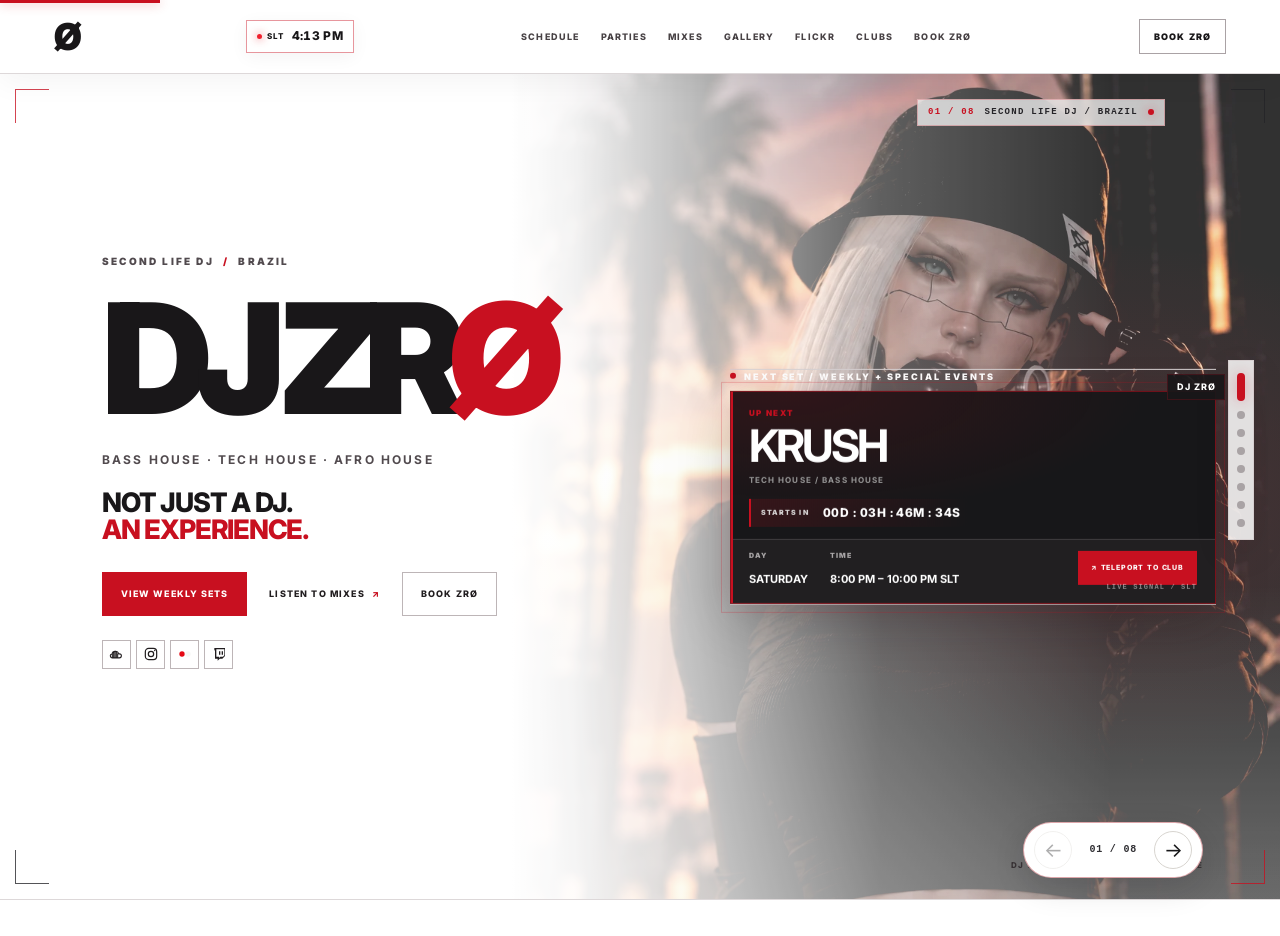
==== commit 488aaafd: "Add permanent DC Rhythms Thursday set" ====
--- a/index.html
+++ b/index.html
@@ -1 +1 @@
-<!doctype html><html lang="en"><head><meta charset="utf-8"><meta name="viewport" content="width=device-width, initial-scale=1"><meta name="description" content="DJ ZRØ — Bass House, Tech House & Afro House. Second Life DJ, mixes, performances, gallery and bookings."><title>DJ ZRØ | Official Website</title><link rel="stylesheet" href="style.css?v=20261015-dc-rhythms-oct16"><link rel="stylesheet" href="presentation.css?v=20261121-agenda-column-align"></head><body><header class="topbar"><a class="logo" href="#home" aria-label="DJ ZRØ">Ø</a><div class="slt-clock" role="timer" aria-label="Second Life Time"><span class="slt-clock-label"><i aria-hidden="true"></i>SLT</span><time id="slt-time" aria-live="off">--:--</time></div><nav><a href="#agenda">SCHEDULE</a><a href="#festas">PARTIES</a><a href="#mixes">MIXES</a><a href="#gallery">GALLERY</a><a href="#flickr">FLICKR</a><a href="#residencies">CLUBS</a><a href="#booking">BOOK ZRØ</a></nav><div class="header-actions"><a class="top-book" href="#booking">BOOK ZRØ</a></div></header><main><section id="home" class="hero"><div class="hero-photo" aria-hidden="true"><img src="avatar-01.webp" alt="" fetchpriority="high"></div><div class="hero-content"><p class="eyebrow">SECOND LIFE DJ <span>/</span> BRAZIL</p><h1>DJ ZR<span>Ø</span></h1><p class="hero-sub">BASS HOUSE · TECH HOUSE · AFRO HOUSE</p><p class="hero-line">NOT JUST A DJ.<br><em>AN EXPERIENCE.</em></p><div class="hero-actions"><a class="button" href="#agenda">VIEW WEEKLY SETS</a><a class="text-link" href="#mixes">LISTEN TO MIXES <span>↗</span></a><a class="button hero-book-button" href="#booking">BOOK ZRØ</a></div><div class="hero-socials top-socials" aria-label="DJ ZRØ social links"><a href="https://soundcloud.com/zero9123892174515" target="_blank" rel="noopener noreferrer" aria-label="SoundCloud"><svg viewBox="0 0 24 24" aria-hidden="true" focusable="false"><path d="M2 14.1c0-1 .8-1.8 1.8-1.8.2 0 .4 0 .6.1A5.2 5.2 0 0 1 9.5 8c2.4 0 4.4 1.6 5 3.8h1.1a3 3 0 1 1 0 6H5.1A3.1 3.1 0 0 1 2 14.7v-.6Zm3-2.5v5.7m2-7.7v7.7m2-9.4v9.4m2-8.6v8.6m2-5.7v5.7" fill="none" stroke="currentColor" stroke-width="1.6" stroke-linecap="round" stroke-linejoin="round"/></svg></a><a href="https://www.instagram.com/zro.dj/" target="_blank" rel="noopener noreferrer" aria-label="Instagram"><svg viewBox="0 0 24 24" aria-hidden="true" focusable="false"><rect x="3.5" y="3.5" width="17" height="17" rx="5" fill="none" stroke="currentColor" stroke-width="1.8"/><circle cx="12" cy="12" r="4" fill="none" stroke="currentColor" stroke-width="1.8"/><circle cx="17.6" cy="6.8" r="1.1" fill="currentColor"/></svg></a><a href="https://www.flickr.com/people/199928464@N02/" target="_blank" rel="noopener noreferrer" aria-label="Flickr"><svg viewBox="0 0 24 24" aria-hidden="true" focusable="false"><circle cx="7.5" cy="12" r="4" fill="#e50914"/><circle cx="16.5" cy="12" r="4" fill="#f7f7f5"/></svg></a><a href="https://www.twitch.tv/sensessj" target="_blank" rel="noopener noreferrer" aria-label="Twitch"><svg viewBox="0 0 24 24" aria-hidden="true" focusable="false"><path d="M5 3h16v12l-4 4h-4l-3 3v-3H6V6l-1 1V3Zm3 2v11h4v2l2-2h4l2-2V5H8Zm4 3h2v5h-2V8Zm4 0h2v5h-2V8Z" fill="currentColor"/></svg></a></div></div><div class="hero-next-set next-set-section"><div class="next-set-label"><span class="live-dot" aria-hidden="true"></span><p class="eyebrow">NEXT SET / WEEKLY + SPECIAL EVENTS</p></div><div class="next-set-card"><div class="next-set-main"><span id="nextSetStatus">UP NEXT</span><h2 id="nextSetClub">KRUSH</h2><p id="nextSetStyle">TECH HOUSE / BASS HOUSE</p><div class="next-set-countdown" aria-label="Countdown to the next set"><span id="nextSetCountdownLabel">STARTS IN</span><b id="nextSetCountdown" aria-live="off">--D : --H : --M : --S</b></div></div><div class="next-set-meta"><div><span>DAY</span><b id="nextSetDay">TUESDAY</b></div><div><span>TIME</span><b id="nextSetTime">12:00 PM – 2:00 PM SLT</b></div><a id="nextSetTeleport" class="button" href="https://maps.secondlife.com/secondlife/Love%20is%20Love/74/9/2086" target="_blank" rel="noopener noreferrer">↗ TELEPORT TO CLUB</a></div></div></div><div class="hero-caption"><span>DJ ZRØ</span><i></i><span>LIVE IN SECOND LIFE</span></div></section><section id="agenda" class="section"><p class="eyebrow">01 / WEEKLY SETS</p><div class="agenda-head"><h2>WEEKLY<br><em>SETS.</em></h2><p>RESIDENTS + ONE-TIME SETS · ALL TIMES IN SLT</p></div><div class="agenda-list"><div class="event"><div><strong>MON</strong><small class="event-frequency is-weekly">WEEKLY</small></div><div><b>DJ ZRØ — SIRENS BEACH</b><span>WEEKLY RESIDENT SET · 12:00 AM – 2:00 AM SLT</span></div><div class="event-tag">MONDAY</div></div><div class="event special-event"><div><strong>TUE</strong><small class="event-frequency is-one-time">ONE-TIME</small><small class="event-date">DEC 15</small></div><div><b>DJ ZRØ — ONYX</b><span>ONE-TIME SET · 10:00 AM SLT</span></div><div class="event-tag">TUESDAY · DEC 15, 2026</div><div class="event-actions"><a class="teleport-button" href="https://maps.secondlife.com/secondlife/Angel%20Bliss/35/80/2502" target="_blank" rel="noopener noreferrer">↗ TELEPORT TO ONYX</a></div></div><div class="event"><div><strong>TUE</strong><small class="event-frequency is-weekly">WEEKLY</small></div><div><b>DJ ZRØ — KRUSH</b><span>TECH HOUSE / BASS HOUSE · 12:00 PM – 2:00 PM SLT</span></div><div class="event-tag">TUESDAY</div></div><div class="event"><div><strong>THU</strong><small class="event-frequency is-weekly">WEEKLY</small></div><div><b>DJ ZRØ — GOLDEN CROWS</b><span>WEEKLY RESIDENT SET · 6:00 AM – 7:30 AM SLT</span></div><div class="event-tag">THURSDAY</div></div><div class="event"><div><strong>FRI</strong><small class="event-frequency is-weekly">WEEKLY</small></div><div><b>DJ ZRØ — SOHO CLUB</b><span>TECH HOUSE / BASS HOUSE · 9:00 AM – 10:30 AM SLT</span></div><div class="event-tag">FRIDAY</div></div><div class="event special-event"><div><strong>FRI</strong><small class="event-frequency is-one-time">ONE-TIME</small><small class="event-date">NOV 27</small></div><div><b>DJ ZRØ — MUSIC FOR THE SOUL</b><span>TECH HOUSE · 10:00 AM SLT</span></div><div class="event-tag">FRIDAY · NOV 27, 2026</div><div class="event-actions"><a class="teleport-button" href="https://maps.secondlife.com/secondlife/Falling%20Rose/43/35/2006" target="_blank" rel="noopener noreferrer">↗ TELEPORT TO MUSIC FOR THE SOUL</a></div></div><div class="event"><div><strong>SAT</strong><small class="event-frequency is-weekly">WEEKLY</small></div><div><b>DJ ZRØ — MUSIC FOR THE SOUL</b><span>TECH HOUSE · 8:30 AM SLT</span></div><div class="event-tag">SATURDAY</div><div class="event-actions"><a class="teleport-button" href="https://maps.secondlife.com/secondlife/Falling%20Rose/43/35/2006" target="_blank" rel="noopener noreferrer">↗ TELEPORT TO MUSIC FOR THE SOUL</a></div></div><div class="event"><div><strong>SAT</strong><small class="event-frequency is-weekly">WEEKLY</small></div><div><b>DJ ZRØ — THE INDECENT CLUB</b><span>TECH HOUSE / BASS HOUSE · 1:30 PM – 3:00 PM SLT</span></div><div class="event-tag">SATURDAY</div><div class="event-actions"><a class="teleport-button" href="http://maps.secondlife.com/secondlife/Red%20Room/225/30/2010" target="_blank" rel="noopener noreferrer">↗ TELEPORT TO INDECENT</a></div></div><div class="event"><div><strong>SAT</strong><small class="event-frequency is-weekly">WEEKLY</small></div><div><b>DJ ZRØ — KRUSH</b><span>TECH HOUSE / BASS HOUSE · 8:00 PM – 10:00 PM SLT</span></div><div class="event-tag">SATURDAY</div></div></div><p class="note">Resident sets and one-time appearances. All times shown in SLT.</p></section><section id="festas" class="section parties-section" aria-labelledby="parties-title"><div class="parties-heading"><div><p class="eyebrow">FEATURED / PARTY FLYERS</p><h2 id="parties-title">PARTY<br><em>FLYERS.</em></h2></div><p class="parties-intro">DJ ZRØ · LIVE IN SECOND LIFE</p></div><div class="party-carousel" data-party-carousel role="region" aria-roledescription="carousel" aria-label="DJ ZRØ party flyers"><div class="party-carousel-toolbar"><span class="party-count" data-party-count aria-live="polite">01 <i>/</i> 05</span><div class="party-controls"><button class="party-arrow" type="button" data-party-prev aria-label="Previous flyer" aria-controls="party-track">←</button><button class="party-arrow" type="button" data-party-next aria-label="Next flyer" aria-controls="party-track">→</button></div></div><div class="party-track" id="party-track" tabindex="0" aria-label="Scroll through party flyers"><article class="party-card" data-event-date="2026-10-10" data-event-minute="1200" role="group" aria-roledescription="slide" aria-label="1 of 5"><button class="party-flyer-open" type="button" data-full="flyers/krush-night-2026-10-10.png" aria-label="Enlarge the Krush Night flyer"><span class="party-image-frame"><img src="flyers/krush-night-2026-10-10.png" alt="Club Krush presents DJ ZRØ Krush Night, Saturday October 10, 8 to 10 PM SLT" loading="lazy"></span><span class="party-open-label">OPEN FLYER <b>↗</b></span></button><div class="party-card-info"><div><span class="party-kicker">SATURDAY · OCT 10, 2026</span><h3>KRUSH NIGHT</h3><p>CLUB KRUSH <i>·</i> 8:00 PM – 10:00 PM SLT</p></div><span class="party-index">01</span></div></article><article class="party-card" data-event-date="2026-10-10" data-event-minute="1350" role="group" aria-roledescription="slide" aria-label="2 of 5"><button class="party-flyer-open" type="button" data-full="flyers/indecent-club-2026-10-10.png" aria-label="Enlarge The Indecent Club flyer"><span class="party-image-frame"><img src="flyers/indecent-club-2026-10-10.png" alt="Special set by DJ ZRØ at The Indecent Club, Saturday October 10, 10:30 PM to midnight SLT" loading="lazy"></span><span class="party-open-label">OPEN FLYER <b>↗</b></span></button><div class="party-card-info"><div><span class="party-kicker">SATURDAY · OCT 10, 2026 · SPECIAL SET</span><h3>THE INDECENT CLUB</h3><p>DJ ZRØ <i>·</i> 10:30 PM – 12:00 AM SLT</p></div><span class="party-index">02</span></div></article><article class="party-card" data-event-date="2026-10-24" data-event-minute="1020" role="group" aria-roledescription="slide" aria-label="3 of 5"><button class="party-flyer-open" type="button" data-full="flyers/sim-launch-party-2026-10-24.webp" aria-label="Enlarge the SIM Launch Party flyer"><span class="party-image-frame"><img src="flyers/sim-launch-party-2026-10-24.webp" alt="SIM Launch Party at Rootwoven Studios, Saturday October 24, DJ ZRØ at 5 PM SLT" loading="lazy"></span><span class="party-open-label">OPEN FLYER <b>↗</b></span></button><div class="party-card-info"><div><span class="party-kicker">SATURDAY · OCT 24, 2026 · SPECIAL EVENT</span><h3>SIM LAUNCH PARTY</h3><p>ROOTWOVEN STUDIOS <i>·</i> 5:00 PM SLT</p></div><span class="party-index">03</span></div></article><article class="party-card" data-event-date="2026-10-15" data-event-minute="1020" role="group" aria-roledescription="slide" aria-label="4 of 5"><button class="party-flyer-open" type="button" data-full="flyers/melt-festival-2026-10-15.webp" aria-label="Enlarge the M.E.L.T Festival flyer"><span class="party-image-frame"><img src="flyers/melt-festival-2026-10-15.webp" alt="M.E.L.T Festival, October 15 to 18, 2026, DJ ZRØ on the House lineup Thursday October 15 at 5 PM SLT" loading="lazy"></span><span class="party-open-label">OPEN FLYER <b>↗</b></span></button><div class="party-card-info"><div><span class="party-kicker">THURSDAY · OCT 15, 2026 · FESTIVAL SET</span><h3>M.E.L.T FESTIVAL</h3><p>DJ ZRØ <i>·</i> 5:00 PM SLT</p></div><span class="party-index">04</span></div></article><article class="party-card" data-event-date="2026-10-15" data-event-minute="1320" role="group" aria-roledescription="slide" aria-label="5 of 5"><button class="party-flyer-open" type="button" data-full="flyers/onyx-deep-house-oct-15.png" aria-label="Enlarge the ONYX Deep House flyer"><span class="party-image-frame"><img src="flyers/onyx-deep-house-oct-15.png" alt="ONYX Club presents DJ ZRØ Deep House Set, Thursday October 15, 10 PM SLT" loading="lazy"></span><span class="party-open-label">OPEN FLYER <b>↗</b></span></button><div class="party-card-info"><div><span class="party-kicker">THURSDAY · OCT 15 · SPECIAL SET</span><h3>ONYX DEEP HOUSE</h3><p>ONYX CLUB <i>·</i> 10:00 PM SLT</p></div><span class="party-index">05</span></div></article></div><p class="party-swipe-hint">DRAG OR USE THE ARROWS TO EXPLORE</p></div></section><section class="proof-strip"><div><b>ENERGY</b><span>BUILT FOR THE DANCEFLOOR</span></div><div><b>VERSATILITY</b><span>HOUSE · TECH · AFRO</span></div><div><b>PRESENCE</b><span>VISUAL IDENTITY & ATTITUDE</span></div><div><b>PROFESSIONAL</b><span>READY FOR YOUR LINEUP</span></div></section><section id="mixes" class="section mixes"><p class="eyebrow">02 / DJ MIXES</p><div class="agenda-head"><div><h2>LISTEN<br><em>BEFORE YOU BOOK.</em></h2><p class="section-lead">Get a taste of the ZRØ experience.</p></div><p>SOUNDCLOUD / RECORDED SETS</p></div><div class="mix-list"><article class="mix-card featured-mix"><div class="mix-number">01</div><div class="mix-info"><span class="mix-kicker">FEATURED SET</span><h3>DJ ZRØ — BASS / TECH HOUSE SET 01</h3><p>BASS HOUSE · TECH HOUSE · SOUNDCLOUD</p></div><div class="mix-preview-controls"><div><span class="mix-preview-label">30-SECOND PREVIEW</span><span class="mix-preview-status" id="mix-preview-status" aria-live="polite">READY TO PLAY</span></div><button class="mix-preview-button" id="mix-preview-button" type="button" disabled>PLAY PREVIEW</button></div><iframe id="featured-mix-player" title="DJ ZRØ Bass Tech House Set 01 — 30-second preview" aria-hidden="true" tabindex="-1" loading="eager" allow="autoplay" src="https://w.soundcloud.com/player/?url=https%3A%2F%2Fsoundcloud.com%2Fzero9123892174515%2Fdj-zro-bass-tech-house-set-01&color=%23e31b23&auto_play=false&hide_related=true&show_comments=false&show_user=true&show_reposts=false&show_teaser=false&show_artwork=false"></iframe></article><article class="mix-card"><div class="mix-number">02</div><div class="mix-info"><h3>DJ ZRØ — ELECTRO MIX</h3><p>ELECTRO HOUSE · CLUB · SOUNDCLOUD</p></div><iframe title="DJ ZRØ Electro Mix — 30-second preview" aria-hidden="true" tabindex="-1" loading="eager" allow="autoplay" src="https://w.soundcloud.com/player/?url=https%3A%2F%2Fsoundcloud.com%2Fzero9123892174515%2Felectro-mix&color=%23e31b23&auto_play=false&hide_related=true&show_comments=false&show_user=true&show_reposts=false&show_teaser=false&show_artwork=false"></iframe></article><article class="mix-card"><div class="mix-number">03</div><div class="mix-info"><h3>DJ ZRØ — MIX 01</h3><p>DJ SET · SECOND LIFE · SOUNDCLOUD</p></div><iframe title="DJ ZRØ Mix 01 — 30-second preview" aria-hidden="true" tabindex="-1" loading="eager" allow="autoplay" src="https://w.soundcloud.com/player/?url=https%3A%2F%2Fsoundcloud.com%2Fzero9123892174515%2Fdj-zero-mix1&color=%23e31b23&auto_play=false&hide_related=true&show_comments=false&show_user=true&show_reposts=false&show_teaser=false&show_artwork=false"></iframe></article></div></section><section id="gallery" class="section gallery-section"><div class="gallery-heading"><div><p class="eyebrow">03 / SL GALLERY</p><h2>LIVE <em>MOMENTS.</em></h2></div><p class="gallery-intro">SECOND LIFE / DJ ZRØ</p></div><div class="photo-gallery-toolbar"><span class="photo-count" data-photo-count aria-live="polite">01 <i>/</i> 13</span><div class="photo-controls"><button class="photo-arrow" type="button" data-photo-prev aria-label="Previous photo" aria-controls="photo-track">←</button><button class="photo-arrow" type="button" data-photo-next aria-label="Next photo" aria-controls="photo-track">→</button></div></div><div class="photo-grid" id="photo-track" tabindex="0" role="region" aria-roledescription="carousel" aria-label="DJ ZRØ live photos"><figure class="photo-card"><button class="photo-button" type="button" data-full="photos/photo-01.webp"><img src="photos/photo-01.webp" alt="DJ ZRØ — Live set in Second Life" loading="lazy"><span class="photo-overlay"><b>01</b><span>Live set</span></span></button></figure><figure class="photo-card"><button class="photo-button" type="button" data-full="photos/photo-02.webp"><img src="photos/photo-02.webp" alt="DJ ZRØ — DJ booth in Second Life" loading="lazy"><span class="photo-overlay"><b>02</b><span>DJ booth</span></span></button></figure><figure class="photo-card"><button class="photo-button" type="button" data-full="photos/photo-03.webp"><img src="photos/photo-03.webp" alt="DJ ZRØ — Live performance" loading="lazy"><span class="photo-overlay"><b>03</b><span>Performance</span></span></button></figure><figure class="photo-card"><button class="photo-button" type="button" data-full="photos/photo-04.webp"><img src="photos/photo-04.webp" alt="DJ ZRØ — Night session" loading="lazy"><span class="photo-overlay"><b>04</b><span>Night session</span></span></button></figure><figure class="photo-card"><button class="photo-button" type="button" data-full="photos/photo-05.webp"><img src="photos/photo-05.webp" alt="DJ ZRØ — Club night" loading="lazy"><span class="photo-overlay"><b>05</b><span>Club night</span></span></button></figure><figure class="photo-card"><button class="photo-button" type="button" data-full="photos/photo-06.webp"><img src="photos/photo-06.webp" alt="DJ ZRØ — On stage" loading="lazy"><span class="photo-overlay"><b>06</b><span>On stage</span></span></button></figure><figure class="photo-card"><button class="photo-button" type="button" data-full="photos/photo-07.webp"><img src="photos/photo-07.webp" alt="DJ ZRØ — Crowd and dancefloor" loading="lazy"><span class="photo-overlay"><b>07</b><span>Dancefloor</span></span></button></figure><figure class="photo-card"><button class="photo-button" type="button" data-full="photos/photo-08.webp"><img src="photos/photo-08.webp" alt="DJ ZRØ — Second Life event" loading="lazy"><span class="photo-overlay"><b>08</b><span>Event</span></span></button></figure><figure class="photo-card"><button class="photo-button" type="button" data-full="photos/photo-09.webp"><img src="photos/photo-09.webp" alt="DJ ZRØ — Live club session" loading="lazy"><span class="photo-overlay"><b>09</b><span>Live session</span></span></button></figure><figure class="photo-card"><button class="photo-button" type="button" data-full="photos/photo-10.webp"><img src="photos/photo-10.webp" alt="DJ ZRØ — DJ set at night" loading="lazy"><span class="photo-overlay"><b>10</b><span>DJ set</span></span></button></figure><figure class="photo-card"><button class="photo-button" type="button" data-full="photos/photo-11.webp"><img src="photos/photo-11.webp" alt="DJ ZRØ — Outdoor live set" loading="lazy"><span class="photo-overlay"><b>11</b><span>Outdoor set</span></span></button></figure><figure class="photo-card"><button class="photo-button" type="button" data-full="photos/photo-12.webp"><img src="photos/photo-12.webp" alt="DJ ZRØ — Beach club session" loading="lazy"><span class="photo-overlay"><b>12</b><span>Beach club</span></span></button></figure><figure class="photo-card"><button class="photo-button" type="button" data-full="photos/photo-13.webp"><img src="photos/photo-13.webp" alt="DJ ZRØ — Open-air DJ set" loading="lazy"><span class="photo-overlay"><b>13</b><span>Open air</span></span></button></figure></div><p class="photo-swipe-hint">SCROLL OR USE THE ARROWS TO EXPLORE</p></section><section id="flickr" class="section flickr-section"><div class="gallery-heading flickr-heading"><div><p class="eyebrow">FLICKR / PHOTO STREAM</p><h2>ZRØ ON <em>FLICKR.</em></h2></div><p class="gallery-intro">LATEST PUBLIC PHOTOS</p></div><div class="flickr-toolbar"><p id="flickr-status" aria-live="polite">Loading recent photos…</p><a href="https://www.flickr.com/photos/199928464@N02/" target="_blank" rel="noopener noreferrer">OPEN MY FLICKR ↗</a></div><div class="flickr-grid" id="flickr-grid" aria-label="Recent photos from DJ ZRØ on Flickr"><noscript>Enable JavaScript to load photos. <a href="https://www.flickr.com/photos/199928464@N02/">Open the Flickr photostream ↗</a></noscript></div></section><section id="residencies" class="section residencies-section"><p class="eyebrow">04 / RESIDENCIES</p><div class="agenda-head"><h2>RESIDENT<br><em>CLUBS.</em></h2><p>SECOND LIFE / RESIDENT CLUBS + SPECIAL SETS</p></div><div class="residency-showcase"><article class="residency-card residency-onyx"><div class="residency-overlay"></div><div class="residency-content"><div class="residency-logo-frame"><img src="onyx-lounge-logo.png" alt="ONYX Lounge club logo" loading="lazy" decoding="async"></div><div class="club-details"><span class="resident-label">SPECIAL SETS</span><h3>ONYX LOUNGE</h3><div class="residency-times"><p><b>TUE · OCT 13</b><span>AFRO HOUSE · 11 AM – 12 PM SLT</span></p><p><b>THU · OCT 15</b><span>DEEP HOUSE · 10 AM SLT</span></p></div><small>ONE-TIME APPEARANCES</small><a class="residency-button" href="https://maps.secondlife.com/secondlife/Angel%20Bliss/35/80/2502" target="_blank" rel="noopener noreferrer">↗ TELEPORT TO ONYX</a></div></div></article><article class="residency-card residency-indecent"><div class="residency-overlay"></div><div class="residency-content"><div class="residency-logo-frame"><img src="indecent-club-logo.webp" alt="The Indecent Club logo" loading="lazy" decoding="async"></div><div class="club-details"><span class="resident-label">WEEKLY RESIDENT</span><h3>THE INDECENT</h3><div class="residency-times"><p><b>SATURDAY</b><span>1:30 PM – 3:00 PM SLT</span></p></div><small>TECH HOUSE / BASS HOUSE</small><a class="residency-button" href="http://maps.secondlife.com/secondlife/Red%20Room/225/30/2010" target="_blank" rel="noopener noreferrer">↗ TELEPORT TO INDECENT</a></div></div></article><article class="residency-card residency-krush"><div class="residency-overlay"></div><div class="residency-content"><div class="residency-logo-frame"><img src="krush-club-logo.png" alt="Krush LGBTQIAP+ Club" loading="lazy" decoding="async"></div><div class="club-details"><span class="resident-label">WEEKLY RESIDENT</span><h3>KRUSH</h3><div class="residency-times"><p><b>TUESDAY</b><span>12 PM – 2 PM SLT</span></p><p><b>SATURDAY</b><span>8 PM – 10 PM SLT</span></p></div><small>TECH HOUSE / BASS HOUSE</small><a class="residency-button" href="https://maps.secondlife.com/secondlife/Love%20is%20Love/74/9/2086" target="_blank" rel="noopener noreferrer">↗ TELEPORT TO KRUSH</a></div></div></article><article class="residency-card residency-soho"><div class="residency-overlay"></div><div class="residency-content"><div class="residency-logo-frame"><img src="soho-club-logo.png" alt="Club SOHO — Second Life Finest Music Club" loading="lazy" decoding="async"></div><div class="club-details"><span class="resident-label">WEEKLY RESIDENT</span><h3>SOHO CLUB</h3><div class="residency-times"><p><b>FRIDAY</b><span>9 AM – 10:30 AM SLT</span></p></div><small>TECH HOUSE / BASS HOUSE</small><a class="residency-button" href="https://maps.secondlife.com/secondlife/Soho%20Island/60/192/3024" target="_blank" rel="noopener noreferrer">↗ TELEPORT TO SOHO</a></div></div></article></div></section><section id="booking" class="section booking"><p class="eyebrow">05 / BOOK ZRØ</p><div class="booking-layout"><div><h2>LOOKING<br><em>FOR A DJ?</em></h2><p>Bring ZRØ to your next night. Available for residencies, guest sets, special events and collaborations in Second Life.</p></div><div class="booking-availability"><span>AVAILABLE FOR</span><b>RESIDENCIES</b><b>GUEST SETS</b><b>SPECIAL EVENTS</b><b>COLLABORATIONS</b></div></div><div class="booking-actions"><a class="button" href="https://discord.com/users/110883002162163712" target="_blank" rel="noopener">CONTACT ON DISCORD</a><a class="button secondary-button" href="secondlife:///app/agent/1fa11d04-981d-486b-bab1-ff6a882ec7e6/about">CONTACT IN SECOND LIFE</a><a class="button secondary-button press-download" href="DJ_ZRO_EPK_Press_Kit_v2.pdf" download="DJ_ZRO_EPK_Press_Kit_v2.pdf">DOWNLOAD PRESS KIT</a></div></section></main><div class="lightbox" aria-hidden="true"><button class="lightbox-close" type="button" aria-label="Close photo">×</button><img class="lightbox-image" src="" alt=""></div><footer><span>DJ ZRØ</span><span>SECOND LIFE / BRAZIL</span><span>© 2026</span><a href="DJ_ZRO_EPK_Press_Kit_v2.pdf" download="DJ_ZRO_EPK_Press_Kit_v2.pdf">PRESS KIT</a></footer><script src="script.js?v=20261122-golden-crows-thu"></script></body></html>
+<!doctype html><html lang="en"><head><meta charset="utf-8"><meta name="viewport" content="width=device-width, initial-scale=1"><meta name="description" content="DJ ZRØ — Bass House, Tech House & Afro House. Second Life DJ, mixes, performances, gallery and bookings."><title>DJ ZRØ | Official Website</title><link rel="stylesheet" href="style.css?v=20261015-dc-rhythms-oct16"><link rel="stylesheet" href="presentation.css?v=20261121-agenda-column-align"></head><body><header class="topbar"><a class="logo" href="#home" aria-label="DJ ZRØ">Ø</a><div class="slt-clock" role="timer" aria-label="Second Life Time"><span class="slt-clock-label"><i aria-hidden="true"></i>SLT</span><time id="slt-time" aria-live="off">--:--</time></div><nav><a href="#agenda">SCHEDULE</a><a href="#festas">PARTIES</a><a href="#mixes">MIXES</a><a href="#gallery">GALLERY</a><a href="#flickr">FLICKR</a><a href="#residencies">CLUBS</a><a href="#booking">BOOK ZRØ</a></nav><div class="header-actions"><a class="top-book" href="#booking">BOOK ZRØ</a></div></header><main><section id="home" class="hero"><div class="hero-photo" aria-hidden="true"><img src="avatar-01.webp" alt="" fetchpriority="high"></div><div class="hero-content"><p class="eyebrow">SECOND LIFE DJ <span>/</span> BRAZIL</p><h1>DJ ZR<span>Ø</span></h1><p class="hero-sub">BASS HOUSE · TECH HOUSE · AFRO HOUSE</p><p class="hero-line">NOT JUST A DJ.<br><em>AN EXPERIENCE.</em></p><div class="hero-actions"><a class="button" href="#agenda">VIEW WEEKLY SETS</a><a class="text-link" href="#mixes">LISTEN TO MIXES <span>↗</span></a><a class="button hero-book-button" href="#booking">BOOK ZRØ</a></div><div class="hero-socials top-socials" aria-label="DJ ZRØ social links"><a href="https://soundcloud.com/zero9123892174515" target="_blank" rel="noopener noreferrer" aria-label="SoundCloud"><svg viewBox="0 0 24 24" aria-hidden="true" focusable="false"><path d="M2 14.1c0-1 .8-1.8 1.8-1.8.2 0 .4 0 .6.1A5.2 5.2 0 0 1 9.5 8c2.4 0 4.4 1.6 5 3.8h1.1a3 3 0 1 1 0 6H5.1A3.1 3.1 0 0 1 2 14.7v-.6Zm3-2.5v5.7m2-7.7v7.7m2-9.4v9.4m2-8.6v8.6m2-5.7v5.7" fill="none" stroke="currentColor" stroke-width="1.6" stroke-linecap="round" stroke-linejoin="round"/></svg></a><a href="https://www.instagram.com/zro.dj/" target="_blank" rel="noopener noreferrer" aria-label="Instagram"><svg viewBox="0 0 24 24" aria-hidden="true" focusable="false"><rect x="3.5" y="3.5" width="17" height="17" rx="5" fill="none" stroke="currentColor" stroke-width="1.8"/><circle cx="12" cy="12" r="4" fill="none" stroke="currentColor" stroke-width="1.8"/><circle cx="17.6" cy="6.8" r="1.1" fill="currentColor"/></svg></a><a href="https://www.flickr.com/people/199928464@N02/" target="_blank" rel="noopener noreferrer" aria-label="Flickr"><svg viewBox="0 0 24 24" aria-hidden="true" focusable="false"><circle cx="7.5" cy="12" r="4" fill="#e50914"/><circle cx="16.5" cy="12" r="4" fill="#f7f7f5"/></svg></a><a href="https://www.twitch.tv/sensessj" target="_blank" rel="noopener noreferrer" aria-label="Twitch"><svg viewBox="0 0 24 24" aria-hidden="true" focusable="false"><path d="M5 3h16v12l-4 4h-4l-3 3v-3H6V6l-1 1V3Zm3 2v11h4v2l2-2h4l2-2V5H8Zm4 3h2v5h-2V8Zm4 0h2v5h-2V8Z" fill="currentColor"/></svg></a></div></div><div class="hero-next-set next-set-section"><div class="next-set-label"><span class="live-dot" aria-hidden="true"></span><p class="eyebrow">NEXT SET / WEEKLY + SPECIAL EVENTS</p></div><div class="next-set-card"><div class="next-set-main"><span id="nextSetStatus">UP NEXT</span><h2 id="nextSetClub">KRUSH</h2><p id="nextSetStyle">TECH HOUSE / BASS HOUSE</p><div class="next-set-countdown" aria-label="Countdown to the next set"><span id="nextSetCountdownLabel">STARTS IN</span><b id="nextSetCountdown" aria-live="off">--D : --H : --M : --S</b></div></div><div class="next-set-meta"><div><span>DAY</span><b id="nextSetDay">TUESDAY</b></div><div><span>TIME</span><b id="nextSetTime">12:00 PM – 2:00 PM SLT</b></div><a id="nextSetTeleport" class="button" href="https://maps.secondlife.com/secondlife/Love%20is%20Love/74/9/2086" target="_blank" rel="noopener noreferrer">↗ TELEPORT TO CLUB</a></div></div></div><div class="hero-caption"><span>DJ ZRØ</span><i></i><span>LIVE IN SECOND LIFE</span></div></section><section id="agenda" class="section"><p class="eyebrow">01 / WEEKLY SETS</p><div class="agenda-head"><h2>WEEKLY<br><em>SETS.</em></h2><p>RESIDENTS + ONE-TIME SETS · ALL TIMES IN SLT</p></div><div class="agenda-list"><div class="event"><div><strong>MON</strong><small class="event-frequency is-weekly">WEEKLY</small></div><div><b>DJ ZRØ — SIRENS BEACH</b><span>WEEKLY RESIDENT SET · 12:00 AM – 2:00 AM SLT</span></div><div class="event-tag">MONDAY</div></div><div class="event special-event"><div><strong>TUE</strong><small class="event-frequency is-one-time">ONE-TIME</small><small class="event-date">DEC 15</small></div><div><b>DJ ZRØ — ONYX</b><span>ONE-TIME SET · 10:00 AM SLT</span></div><div class="event-tag">TUESDAY · DEC 15, 2026</div><div class="event-actions"><a class="teleport-button" href="https://maps.secondlife.com/secondlife/Angel%20Bliss/35/80/2502" target="_blank" rel="noopener noreferrer">↗ TELEPORT TO ONYX</a></div></div><div class="event"><div><strong>TUE</strong><small class="event-frequency is-weekly">WEEKLY</small></div><div><b>DJ ZRØ — KRUSH</b><span>TECH HOUSE / BASS HOUSE · 12:00 PM – 2:00 PM SLT</span></div><div class="event-tag">TUESDAY</div></div><div class="event"><div><strong>THU</strong><small class="event-frequency is-weekly">WEEKLY</small></div><div><b>DJ ZRØ — GOLDEN CROWS</b><span>WEEKLY RESIDENT SET · 6:00 AM – 7:30 AM SLT</span></div><div class="event-tag">THURSDAY</div></div><div class="event"><div><strong>THU</strong><small class="event-frequency is-weekly">WEEKLY</small></div><div><b>DJ ZRØ — DC RHYTHMS</b><span>WEEKLY RESIDENT SET · 1:00 PM – 2:30 PM SLT</span></div><div class="event-tag">THURSDAY</div></div><div class="event"><div><strong>FRI</strong><small class="event-frequency is-weekly">WEEKLY</small></div><div><b>DJ ZRØ — SOHO CLUB</b><span>TECH HOUSE / BASS HOUSE · 9:00 AM – 10:30 AM SLT</span></div><div class="event-tag">FRIDAY</div></div><div class="event special-event"><div><strong>FRI</strong><small class="event-frequency is-one-time">ONE-TIME</small><small class="event-date">NOV 27</small></div><div><b>DJ ZRØ — MUSIC FOR THE SOUL</b><span>TECH HOUSE · 10:00 AM SLT</span></div><div class="event-tag">FRIDAY · NOV 27, 2026</div><div class="event-actions"><a class="teleport-button" href="https://maps.secondlife.com/secondlife/Falling%20Rose/43/35/2006" target="_blank" rel="noopener noreferrer">↗ TELEPORT TO MUSIC FOR THE SOUL</a></div></div><div class="event"><div><strong>SAT</strong><small class="event-frequency is-weekly">WEEKLY</small></div><div><b>DJ ZRØ — MUSIC FOR THE SOUL</b><span>TECH HOUSE · 8:30 AM SLT</span></div><div class="event-tag">SATURDAY</div><div class="event-actions"><a class="teleport-button" href="https://maps.secondlife.com/secondlife/Falling%20Rose/43/35/2006" target="_blank" rel="noopener noreferrer">↗ TELEPORT TO MUSIC FOR THE SOUL</a></div></div><div class="event"><div><strong>SAT</strong><small class="event-frequency is-weekly">WEEKLY</small></div><div><b>DJ ZRØ — THE INDECENT CLUB</b><span>TECH HOUSE / BASS HOUSE · 1:30 PM – 3:00 PM SLT</span></div><div class="event-tag">SATURDAY</div><div class="event-actions"><a class="teleport-button" href="http://maps.secondlife.com/secondlife/Red%20Room/225/30/2010" target="_blank" rel="noopener noreferrer">↗ TELEPORT TO INDECENT</a></div></div><div class="event"><div><strong>SAT</strong><small class="event-frequency is-weekly">WEEKLY</small></div><div><b>DJ ZRØ — KRUSH</b><span>TECH HOUSE / BASS HOUSE · 8:00 PM – 10:00 PM SLT</span></div><div class="event-tag">SATURDAY</div></div></div><p class="note">Resident sets and one-time appearances. All times shown in SLT.</p></section><section id="festas" class="section parties-section" aria-labelledby="parties-title"><div class="parties-heading"><div><p class="eyebrow">FEATURED / PARTY FLYERS</p><h2 id="parties-title">PARTY<br><em>FLYERS.</em></h2></div><p class="parties-intro">DJ ZRØ · LIVE IN SECOND LIFE</p></div><div class="party-carousel" data-party-carousel role="region" aria-roledescription="carousel" aria-label="DJ ZRØ party flyers"><div class="party-carousel-toolbar"><span class="party-count" data-party-count aria-live="polite">01 <i>/</i> 05</span><div class="party-controls"><button class="party-arrow" type="button" data-party-prev aria-label="Previous flyer" aria-controls="party-track">←</button><button class="party-arrow" type="button" data-party-next aria-label="Next flyer" aria-controls="party-track">→</button></div></div><div class="party-track" id="party-track" tabindex="0" aria-label="Scroll through party flyers"><article class="party-card" data-event-date="2026-10-10" data-event-minute="1200" role="group" aria-roledescription="slide" aria-label="1 of 5"><button class="party-flyer-open" type="button" data-full="flyers/krush-night-2026-10-10.png" aria-label="Enlarge the Krush Night flyer"><span class="party-image-frame"><img src="flyers/krush-night-2026-10-10.png" alt="Club Krush presents DJ ZRØ Krush Night, Saturday October 10, 8 to 10 PM SLT" loading="lazy"></span><span class="party-open-label">OPEN FLYER <b>↗</b></span></button><div class="party-card-info"><div><span class="party-kicker">SATURDAY · OCT 10, 2026</span><h3>KRUSH NIGHT</h3><p>CLUB KRUSH <i>·</i> 8:00 PM – 10:00 PM SLT</p></div><span class="party-index">01</span></div></article><article class="party-card" data-event-date="2026-10-10" data-event-minute="1350" role="group" aria-roledescription="slide" aria-label="2 of 5"><button class="party-flyer-open" type="button" data-full="flyers/indecent-club-2026-10-10.png" aria-label="Enlarge The Indecent Club flyer"><span class="party-image-frame"><img src="flyers/indecent-club-2026-10-10.png" alt="Special set by DJ ZRØ at The Indecent Club, Saturday October 10, 10:30 PM to midnight SLT" loading="lazy"></span><span class="party-open-label">OPEN FLYER <b>↗</b></span></button><div class="party-card-info"><div><span class="party-kicker">SATURDAY · OCT 10, 2026 · SPECIAL SET</span><h3>THE INDECENT CLUB</h3><p>DJ ZRØ <i>·</i> 10:30 PM – 12:00 AM SLT</p></div><span class="party-index">02</span></div></article><article class="party-card" data-event-date="2026-10-24" data-event-minute="1020" role="group" aria-roledescription="slide" aria-label="3 of 5"><button class="party-flyer-open" type="button" data-full="flyers/sim-launch-party-2026-10-24.webp" aria-label="Enlarge the SIM Launch Party flyer"><span class="party-image-frame"><img src="flyers/sim-launch-party-2026-10-24.webp" alt="SIM Launch Party at Rootwoven Studios, Saturday October 24, DJ ZRØ at 5 PM SLT" loading="lazy"></span><span class="party-open-label">OPEN FLYER <b>↗</b></span></button><div class="party-card-info"><div><span class="party-kicker">SATURDAY · OCT 24, 2026 · SPECIAL EVENT</span><h3>SIM LAUNCH PARTY</h3><p>ROOTWOVEN STUDIOS <i>·</i> 5:00 PM SLT</p></div><span class="party-index">03</span></div></article><article class="party-card" data-event-date="2026-10-15" data-event-minute="1020" role="group" aria-roledescription="slide" aria-label="4 of 5"><button class="party-flyer-open" type="button" data-full="flyers/melt-festival-2026-10-15.webp" aria-label="Enlarge the M.E.L.T Festival flyer"><span class="party-image-frame"><img src="flyers/melt-festival-2026-10-15.webp" alt="M.E.L.T Festival, October 15 to 18, 2026, DJ ZRØ on the House lineup Thursday October 15 at 5 PM SLT" loading="lazy"></span><span class="party-open-label">OPEN FLYER <b>↗</b></span></button><div class="party-card-info"><div><span class="party-kicker">THURSDAY · OCT 15, 2026 · FESTIVAL SET</span><h3>M.E.L.T FESTIVAL</h3><p>DJ ZRØ <i>·</i> 5:00 PM SLT</p></div><span class="party-index">04</span></div></article><article class="party-card" data-event-date="2026-10-15" data-event-minute="1320" role="group" aria-roledescription="slide" aria-label="5 of 5"><button class="party-flyer-open" type="button" data-full="flyers/onyx-deep-house-oct-15.png" aria-label="Enlarge the ONYX Deep House flyer"><span class="party-image-frame"><img src="flyers/onyx-deep-house-oct-15.png" alt="ONYX Club presents DJ ZRØ Deep House Set, Thursday October 15, 10 PM SLT" loading="lazy"></span><span class="party-open-label">OPEN FLYER <b>↗</b></span></button><div class="party-card-info"><div><span class="party-kicker">THURSDAY · OCT 15 · SPECIAL SET</span><h3>ONYX DEEP HOUSE</h3><p>ONYX CLUB <i>·</i> 10:00 PM SLT</p></div><span class="party-index">05</span></div></article></div><p class="party-swipe-hint">DRAG OR USE THE ARROWS TO EXPLORE</p></div></section><section class="proof-strip"><div><b>ENERGY</b><span>BUILT FOR THE DANCEFLOOR</span></div><div><b>VERSATILITY</b><span>HOUSE · TECH · AFRO</span></div><div><b>PRESENCE</b><span>VISUAL IDENTITY & ATTITUDE</span></div><div><b>PROFESSIONAL</b><span>READY FOR YOUR LINEUP</span></div></section><section id="mixes" class="section mixes"><p class="eyebrow">02 / DJ MIXES</p><div class="agenda-head"><div><h2>LISTEN<br><em>BEFORE YOU BOOK.</em></h2><p class="section-lead">Get a taste of the ZRØ experience.</p></div><p>SOUNDCLOUD / RECORDED SETS</p></div><div class="mix-list"><article class="mix-card featured-mix"><div class="mix-number">01</div><div class="mix-info"><span class="mix-kicker">FEATURED SET</span><h3>DJ ZRØ — BASS / TECH HOUSE SET 01</h3><p>BASS HOUSE · TECH HOUSE · SOUNDCLOUD</p></div><div class="mix-preview-controls"><div><span class="mix-preview-label">30-SECOND PREVIEW</span><span class="mix-preview-status" id="mix-preview-status" aria-live="polite">READY TO PLAY</span></div><button class="mix-preview-button" id="mix-preview-button" type="button" disabled>PLAY PREVIEW</button></div><iframe id="featured-mix-player" title="DJ ZRØ Bass Tech House Set 01 — 30-second preview" aria-hidden="true" tabindex="-1" loading="eager" allow="autoplay" src="https://w.soundcloud.com/player/?url=https%3A%2F%2Fsoundcloud.com%2Fzero9123892174515%2Fdj-zro-bass-tech-house-set-01&color=%23e31b23&auto_play=false&hide_related=true&show_comments=false&show_user=true&show_reposts=false&show_teaser=false&show_artwork=false"></iframe></article><article class="mix-card"><div class="mix-number">02</div><div class="mix-info"><h3>DJ ZRØ — ELECTRO MIX</h3><p>ELECTRO HOUSE · CLUB · SOUNDCLOUD</p></div><iframe title="DJ ZRØ Electro Mix — 30-second preview" aria-hidden="true" tabindex="-1" loading="eager" allow="autoplay" src="https://w.soundcloud.com/player/?url=https%3A%2F%2Fsoundcloud.com%2Fzero9123892174515%2Felectro-mix&color=%23e31b23&auto_play=false&hide_related=true&show_comments=false&show_user=true&show_reposts=false&show_teaser=false&show_artwork=false"></iframe></article><article class="mix-card"><div class="mix-number">03</div><div class="mix-info"><h3>DJ ZRØ — MIX 01</h3><p>DJ SET · SECOND LIFE · SOUNDCLOUD</p></div><iframe title="DJ ZRØ Mix 01 — 30-second preview" aria-hidden="true" tabindex="-1" loading="eager" allow="autoplay" src="https://w.soundcloud.com/player/?url=https%3A%2F%2Fsoundcloud.com%2Fzero9123892174515%2Fdj-zero-mix1&color=%23e31b23&auto_play=false&hide_related=true&show_comments=false&show_user=true&show_reposts=false&show_teaser=false&show_artwork=false"></iframe></article></div></section><section id="gallery" class="section gallery-section"><div class="gallery-heading"><div><p class="eyebrow">03 / SL GALLERY</p><h2>LIVE <em>MOMENTS.</em></h2></div><p class="gallery-intro">SECOND LIFE / DJ ZRØ</p></div><div class="photo-gallery-toolbar"><span class="photo-count" data-photo-count aria-live="polite">01 <i>/</i> 13</span><div class="photo-controls"><button class="photo-arrow" type="button" data-photo-prev aria-label="Previous photo" aria-controls="photo-track">←</button><button class="photo-arrow" type="button" data-photo-next aria-label="Next photo" aria-controls="photo-track">→</button></div></div><div class="photo-grid" id="photo-track" tabindex="0" role="region" aria-roledescription="carousel" aria-label="DJ ZRØ live photos"><figure class="photo-card"><button class="photo-button" type="button" data-full="photos/photo-01.webp"><img src="photos/photo-01.webp" alt="DJ ZRØ — Live set in Second Life" loading="lazy"><span class="photo-overlay"><b>01</b><span>Live set</span></span></button></figure><figure class="photo-card"><button class="photo-button" type="button" data-full="photos/photo-02.webp"><img src="photos/photo-02.webp" alt="DJ ZRØ — DJ booth in Second Life" loading="lazy"><span class="photo-overlay"><b>02</b><span>DJ booth</span></span></button></figure><figure class="photo-card"><button class="photo-button" type="button" data-full="photos/photo-03.webp"><img src="photos/photo-03.webp" alt="DJ ZRØ — Live performance" loading="lazy"><span class="photo-overlay"><b>03</b><span>Performance</span></span></button></figure><figure class="photo-card"><button class="photo-button" type="button" data-full="photos/photo-04.webp"><img src="photos/photo-04.webp" alt="DJ ZRØ — Night session" loading="lazy"><span class="photo-overlay"><b>04</b><span>Night session</span></span></button></figure><figure class="photo-card"><button class="photo-button" type="button" data-full="photos/photo-05.webp"><img src="photos/photo-05.webp" alt="DJ ZRØ — Club night" loading="lazy"><span class="photo-overlay"><b>05</b><span>Club night</span></span></button></figure><figure class="photo-card"><button class="photo-button" type="button" data-full="photos/photo-06.webp"><img src="photos/photo-06.webp" alt="DJ ZRØ — On stage" loading="lazy"><span class="photo-overlay"><b>06</b><span>On stage</span></span></button></figure><figure class="photo-card"><button class="photo-button" type="button" data-full="photos/photo-07.webp"><img src="photos/photo-07.webp" alt="DJ ZRØ — Crowd and dancefloor" loading="lazy"><span class="photo-overlay"><b>07</b><span>Dancefloor</span></span></button></figure><figure class="photo-card"><button class="photo-button" type="button" data-full="photos/photo-08.webp"><img src="photos/photo-08.webp" alt="DJ ZRØ — Second Life event" loading="lazy"><span class="photo-overlay"><b>08</b><span>Event</span></span></button></figure><figure class="photo-card"><button class="photo-button" type="button" data-full="photos/photo-09.webp"><img src="photos/photo-09.webp" alt="DJ ZRØ — Live club session" loading="lazy"><span class="photo-overlay"><b>09</b><span>Live session</span></span></button></figure><figure class="photo-card"><button class="photo-button" type="button" data-full="photos/photo-10.webp"><img src="photos/photo-10.webp" alt="DJ ZRØ — DJ set at night" loading="lazy"><span class="photo-overlay"><b>10</b><span>DJ set</span></span></button></figure><figure class="photo-card"><button class="photo-button" type="button" data-full="photos/photo-11.webp"><img src="photos/photo-11.webp" alt="DJ ZRØ — Outdoor live set" loading="lazy"><span class="photo-overlay"><b>11</b><span>Outdoor set</span></span></button></figure><figure class="photo-card"><button class="photo-button" type="button" data-full="photos/photo-12.webp"><img src="photos/photo-12.webp" alt="DJ ZRØ — Beach club session" loading="lazy"><span class="photo-overlay"><b>12</b><span>Beach club</span></span></button></figure><figure class="photo-card"><button class="photo-button" type="button" data-full="photos/photo-13.webp"><img src="photos/photo-13.webp" alt="DJ ZRØ — Open-air DJ set" loading="lazy"><span class="photo-overlay"><b>13</b><span>Open air</span></span></button></figure></div><p class="photo-swipe-hint">SCROLL OR USE THE ARROWS TO EXPLORE</p></section><section id="flickr" class="section flickr-section"><div class="gallery-heading flickr-heading"><div><p class="eyebrow">FLICKR / PHOTO STREAM</p><h2>ZRØ ON <em>FLICKR.</em></h2></div><p class="gallery-intro">LATEST PUBLIC PHOTOS</p></div><div class="flickr-toolbar"><p id="flickr-status" aria-live="polite">Loading recent photos…</p><a href="https://www.flickr.com/photos/199928464@N02/" target="_blank" rel="noopener noreferrer">OPEN MY FLICKR ↗</a></div><div class="flickr-grid" id="flickr-grid" aria-label="Recent photos from DJ ZRØ on Flickr"><noscript>Enable JavaScript to load photos. <a href="https://www.flickr.com/photos/199928464@N02/">Open the Flickr photostream ↗</a></noscript></div></section><section id="residencies" class="section residencies-section"><p class="eyebrow">04 / RESIDENCIES</p><div class="agenda-head"><h2>RESIDENT<br><em>CLUBS.</em></h2><p>SECOND LIFE / RESIDENT CLUBS + SPECIAL SETS</p></div><div class="residency-showcase"><article class="residency-card residency-onyx"><div class="residency-overlay"></div><div class="residency-content"><div class="residency-logo-frame"><img src="onyx-lounge-logo.png" alt="ONYX Lounge club logo" loading="lazy" decoding="async"></div><div class="club-details"><span class="resident-label">SPECIAL SETS</span><h3>ONYX LOUNGE</h3><div class="residency-times"><p><b>TUE · OCT 13</b><span>AFRO HOUSE · 11 AM – 12 PM SLT</span></p><p><b>THU · OCT 15</b><span>DEEP HOUSE · 10 AM SLT</span></p></div><small>ONE-TIME APPEARANCES</small><a class="residency-button" href="https://maps.secondlife.com/secondlife/Angel%20Bliss/35/80/2502" target="_blank" rel="noopener noreferrer">↗ TELEPORT TO ONYX</a></div></div></article><article class="residency-card residency-indecent"><div class="residency-overlay"></div><div class="residency-content"><div class="residency-logo-frame"><img src="indecent-club-logo.webp" alt="The Indecent Club logo" loading="lazy" decoding="async"></div><div class="club-details"><span class="resident-label">WEEKLY RESIDENT</span><h3>THE INDECENT</h3><div class="residency-times"><p><b>SATURDAY</b><span>1:30 PM – 3:00 PM SLT</span></p></div><small>TECH HOUSE / BASS HOUSE</small><a class="residency-button" href="http://maps.secondlife.com/secondlife/Red%20Room/225/30/2010" target="_blank" rel="noopener noreferrer">↗ TELEPORT TO INDECENT</a></div></div></article><article class="residency-card residency-krush"><div class="residency-overlay"></div><div class="residency-content"><div class="residency-logo-frame"><img src="krush-club-logo.png" alt="Krush LGBTQIAP+ Club" loading="lazy" decoding="async"></div><div class="club-details"><span class="resident-label">WEEKLY RESIDENT</span><h3>KRUSH</h3><div class="residency-times"><p><b>TUESDAY</b><span>12 PM – 2 PM SLT</span></p><p><b>SATURDAY</b><span>8 PM – 10 PM SLT</span></p></div><small>TECH HOUSE / BASS HOUSE</small><a class="residency-button" href="https://maps.secondlife.com/secondlife/Love%20is%20Love/74/9/2086" target="_blank" rel="noopener noreferrer">↗ TELEPORT TO KRUSH</a></div></div></article><article class="residency-card residency-soho"><div class="residency-overlay"></div><div class="residency-content"><div class="residency-logo-frame"><img src="soho-club-logo.png" alt="Club SOHO — Second Life Finest Music Club" loading="lazy" decoding="async"></div><div class="club-details"><span class="resident-label">WEEKLY RESIDENT</span><h3>SOHO CLUB</h3><div class="residency-times"><p><b>FRIDAY</b><span>9 AM – 10:30 AM SLT</span></p></div><small>TECH HOUSE / BASS HOUSE</small><a class="residency-button" href="https://maps.secondlife.com/secondlife/Soho%20Island/60/192/3024" target="_blank" rel="noopener noreferrer">↗ TELEPORT TO SOHO</a></div></div></article></div></section><section id="booking" class="section booking"><p class="eyebrow">05 / BOOK ZRØ</p><div class="booking-layout"><div><h2>LOOKING<br><em>FOR A DJ?</em></h2><p>Bring ZRØ to your next night. Available for residencies, guest sets, special events and collaborations in Second Life.</p></div><div class="booking-availability"><span>AVAILABLE FOR</span><b>RESIDENCIES</b><b>GUEST SETS</b><b>SPECIAL EVENTS</b><b>COLLABORATIONS</b></div></div><div class="booking-actions"><a class="button" href="https://discord.com/users/110883002162163712" target="_blank" rel="noopener">CONTACT ON DISCORD</a><a class="button secondary-button" href="secondlife:///app/agent/1fa11d04-981d-486b-bab1-ff6a882ec7e6/about">CONTACT IN SECOND LIFE</a><a class="button secondary-button press-download" href="DJ_ZRO_EPK_Press_Kit_v2.pdf" download="DJ_ZRO_EPK_Press_Kit_v2.pdf">DOWNLOAD PRESS KIT</a></div></section></main><div class="lightbox" aria-hidden="true"><button class="lightbox-close" type="button" aria-label="Close photo">×</button><img class="lightbox-image" src="" alt=""></div><footer><span>DJ ZRØ</span><span>SECOND LIFE / BRAZIL</span><span>© 2026</span><a href="DJ_ZRO_EPK_Press_Kit_v2.pdf" download="DJ_ZRO_EPK_Press_Kit_v2.pdf">PRESS KIT</a></footer><script src="script.js?v=20261122-dc-rhythms-thu-resident"></script></body></html>
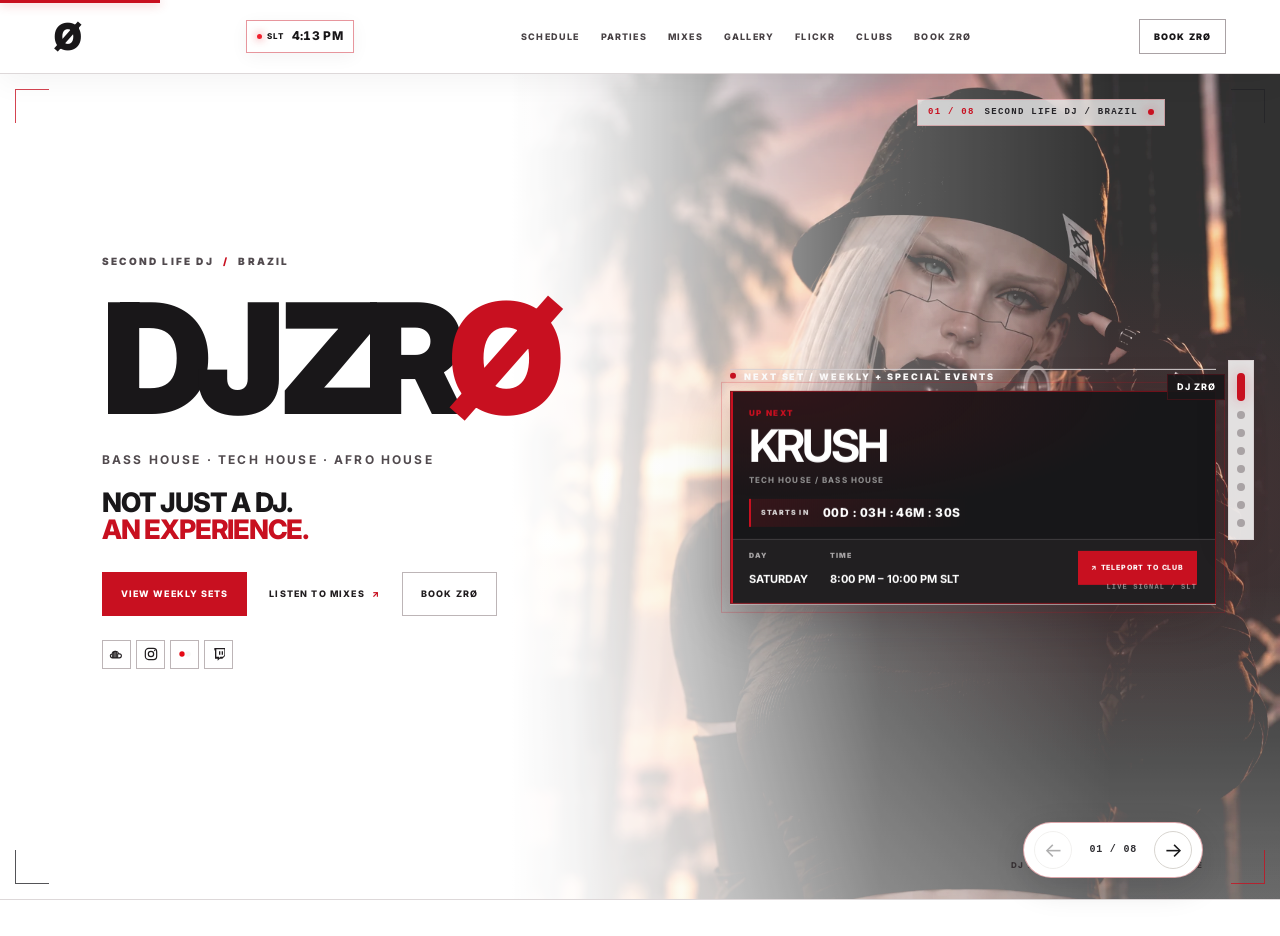
==== commit 128b2f6a: "Add weekly Boom Boom Club set" ====
--- a/index.html
+++ b/index.html
@@ -1 +1 @@
-<!doctype html><html lang="en"><head><meta charset="utf-8"><meta name="viewport" content="width=device-width, initial-scale=1"><meta name="description" content="DJ ZRØ — Bass House, Tech House & Afro House. Second Life DJ, mixes, performances, gallery and bookings."><title>DJ ZRØ | Official Website</title><link rel="stylesheet" href="style.css?v=20261015-dc-rhythms-oct16"><link rel="stylesheet" href="presentation.css?v=20261121-agenda-column-align"></head><body><header class="topbar"><a class="logo" href="#home" aria-label="DJ ZRØ">Ø</a><div class="slt-clock" role="timer" aria-label="Second Life Time"><span class="slt-clock-label"><i aria-hidden="true"></i>SLT</span><time id="slt-time" aria-live="off">--:--</time></div><nav><a href="#agenda">SCHEDULE</a><a href="#festas">PARTIES</a><a href="#mixes">MIXES</a><a href="#gallery">GALLERY</a><a href="#flickr">FLICKR</a><a href="#residencies">CLUBS</a><a href="#booking">BOOK ZRØ</a></nav><div class="header-actions"><a class="top-book" href="#booking">BOOK ZRØ</a></div></header><main><section id="home" class="hero"><div class="hero-photo" aria-hidden="true"><img src="avatar-01.webp" alt="" fetchpriority="high"></div><div class="hero-content"><p class="eyebrow">SECOND LIFE DJ <span>/</span> BRAZIL</p><h1>DJ ZR<span>Ø</span></h1><p class="hero-sub">BASS HOUSE · TECH HOUSE · AFRO HOUSE</p><p class="hero-line">NOT JUST A DJ.<br><em>AN EXPERIENCE.</em></p><div class="hero-actions"><a class="button" href="#agenda">VIEW WEEKLY SETS</a><a class="text-link" href="#mixes">LISTEN TO MIXES <span>↗</span></a><a class="button hero-book-button" href="#booking">BOOK ZRØ</a></div><div class="hero-socials top-socials" aria-label="DJ ZRØ social links"><a href="https://soundcloud.com/zero9123892174515" target="_blank" rel="noopener noreferrer" aria-label="SoundCloud"><svg viewBox="0 0 24 24" aria-hidden="true" focusable="false"><path d="M2 14.1c0-1 .8-1.8 1.8-1.8.2 0 .4 0 .6.1A5.2 5.2 0 0 1 9.5 8c2.4 0 4.4 1.6 5 3.8h1.1a3 3 0 1 1 0 6H5.1A3.1 3.1 0 0 1 2 14.7v-.6Zm3-2.5v5.7m2-7.7v7.7m2-9.4v9.4m2-8.6v8.6m2-5.7v5.7" fill="none" stroke="currentColor" stroke-width="1.6" stroke-linecap="round" stroke-linejoin="round"/></svg></a><a href="https://www.instagram.com/zro.dj/" target="_blank" rel="noopener noreferrer" aria-label="Instagram"><svg viewBox="0 0 24 24" aria-hidden="true" focusable="false"><rect x="3.5" y="3.5" width="17" height="17" rx="5" fill="none" stroke="currentColor" stroke-width="1.8"/><circle cx="12" cy="12" r="4" fill="none" stroke="currentColor" stroke-width="1.8"/><circle cx="17.6" cy="6.8" r="1.1" fill="currentColor"/></svg></a><a href="https://www.flickr.com/people/199928464@N02/" target="_blank" rel="noopener noreferrer" aria-label="Flickr"><svg viewBox="0 0 24 24" aria-hidden="true" focusable="false"><circle cx="7.5" cy="12" r="4" fill="#e50914"/><circle cx="16.5" cy="12" r="4" fill="#f7f7f5"/></svg></a><a href="https://www.twitch.tv/sensessj" target="_blank" rel="noopener noreferrer" aria-label="Twitch"><svg viewBox="0 0 24 24" aria-hidden="true" focusable="false"><path d="M5 3h16v12l-4 4h-4l-3 3v-3H6V6l-1 1V3Zm3 2v11h4v2l2-2h4l2-2V5H8Zm4 3h2v5h-2V8Zm4 0h2v5h-2V8Z" fill="currentColor"/></svg></a></div></div><div class="hero-next-set next-set-section"><div class="next-set-label"><span class="live-dot" aria-hidden="true"></span><p class="eyebrow">NEXT SET / WEEKLY + SPECIAL EVENTS</p></div><div class="next-set-card"><div class="next-set-main"><span id="nextSetStatus">UP NEXT</span><h2 id="nextSetClub">KRUSH</h2><p id="nextSetStyle">TECH HOUSE / BASS HOUSE</p><div class="next-set-countdown" aria-label="Countdown to the next set"><span id="nextSetCountdownLabel">STARTS IN</span><b id="nextSetCountdown" aria-live="off">--D : --H : --M : --S</b></div></div><div class="next-set-meta"><div><span>DAY</span><b id="nextSetDay">TUESDAY</b></div><div><span>TIME</span><b id="nextSetTime">12:00 PM – 2:00 PM SLT</b></div><a id="nextSetTeleport" class="button" href="https://maps.secondlife.com/secondlife/Love%20is%20Love/74/9/2086" target="_blank" rel="noopener noreferrer">↗ TELEPORT TO CLUB</a></div></div></div><div class="hero-caption"><span>DJ ZRØ</span><i></i><span>LIVE IN SECOND LIFE</span></div></section><section id="agenda" class="section"><p class="eyebrow">01 / WEEKLY SETS</p><div class="agenda-head"><h2>WEEKLY<br><em>SETS.</em></h2><p>RESIDENTS + ONE-TIME SETS · ALL TIMES IN SLT</p></div><div class="agenda-list"><div class="event"><div><strong>MON</strong><small class="event-frequency is-weekly">WEEKLY</small></div><div><b>DJ ZRØ — SIRENS BEACH</b><span>WEEKLY RESIDENT SET · 12:00 AM – 2:00 AM SLT</span></div><div class="event-tag">MONDAY</div></div><div class="event special-event"><div><strong>TUE</strong><small class="event-frequency is-one-time">ONE-TIME</small><small class="event-date">DEC 15</small></div><div><b>DJ ZRØ — ONYX</b><span>ONE-TIME SET · 10:00 AM SLT</span></div><div class="event-tag">TUESDAY · DEC 15, 2026</div><div class="event-actions"><a class="teleport-button" href="https://maps.secondlife.com/secondlife/Angel%20Bliss/35/80/2502" target="_blank" rel="noopener noreferrer">↗ TELEPORT TO ONYX</a></div></div><div class="event"><div><strong>TUE</strong><small class="event-frequency is-weekly">WEEKLY</small></div><div><b>DJ ZRØ — KRUSH</b><span>TECH HOUSE / BASS HOUSE · 12:00 PM – 2:00 PM SLT</span></div><div class="event-tag">TUESDAY</div></div><div class="event"><div><strong>THU</strong><small class="event-frequency is-weekly">WEEKLY</small></div><div><b>DJ ZRØ — GOLDEN CROWS</b><span>WEEKLY RESIDENT SET · 6:00 AM – 7:30 AM SLT</span></div><div class="event-tag">THURSDAY</div></div><div class="event"><div><strong>THU</strong><small class="event-frequency is-weekly">WEEKLY</small></div><div><b>DJ ZRØ — DC RHYTHMS</b><span>WEEKLY RESIDENT SET · 1:00 PM – 2:30 PM SLT</span></div><div class="event-tag">THURSDAY</div></div><div class="event"><div><strong>FRI</strong><small class="event-frequency is-weekly">WEEKLY</small></div><div><b>DJ ZRØ — SOHO CLUB</b><span>TECH HOUSE / BASS HOUSE · 9:00 AM – 10:30 AM SLT</span></div><div class="event-tag">FRIDAY</div></div><div class="event special-event"><div><strong>FRI</strong><small class="event-frequency is-one-time">ONE-TIME</small><small class="event-date">NOV 27</small></div><div><b>DJ ZRØ — MUSIC FOR THE SOUL</b><span>TECH HOUSE · 10:00 AM SLT</span></div><div class="event-tag">FRIDAY · NOV 27, 2026</div><div class="event-actions"><a class="teleport-button" href="https://maps.secondlife.com/secondlife/Falling%20Rose/43/35/2006" target="_blank" rel="noopener noreferrer">↗ TELEPORT TO MUSIC FOR THE SOUL</a></div></div><div class="event"><div><strong>SAT</strong><small class="event-frequency is-weekly">WEEKLY</small></div><div><b>DJ ZRØ — MUSIC FOR THE SOUL</b><span>TECH HOUSE · 8:30 AM SLT</span></div><div class="event-tag">SATURDAY</div><div class="event-actions"><a class="teleport-button" href="https://maps.secondlife.com/secondlife/Falling%20Rose/43/35/2006" target="_blank" rel="noopener noreferrer">↗ TELEPORT TO MUSIC FOR THE SOUL</a></div></div><div class="event"><div><strong>SAT</strong><small class="event-frequency is-weekly">WEEKLY</small></div><div><b>DJ ZRØ — THE INDECENT CLUB</b><span>TECH HOUSE / BASS HOUSE · 1:30 PM – 3:00 PM SLT</span></div><div class="event-tag">SATURDAY</div><div class="event-actions"><a class="teleport-button" href="http://maps.secondlife.com/secondlife/Red%20Room/225/30/2010" target="_blank" rel="noopener noreferrer">↗ TELEPORT TO INDECENT</a></div></div><div class="event"><div><strong>SAT</strong><small class="event-frequency is-weekly">WEEKLY</small></div><div><b>DJ ZRØ — KRUSH</b><span>TECH HOUSE / BASS HOUSE · 8:00 PM – 10:00 PM SLT</span></div><div class="event-tag">SATURDAY</div></div></div><p class="note">Resident sets and one-time appearances. All times shown in SLT.</p></section><section id="festas" class="section parties-section" aria-labelledby="parties-title"><div class="parties-heading"><div><p class="eyebrow">FEATURED / PARTY FLYERS</p><h2 id="parties-title">PARTY<br><em>FLYERS.</em></h2></div><p class="parties-intro">DJ ZRØ · LIVE IN SECOND LIFE</p></div><div class="party-carousel" data-party-carousel role="region" aria-roledescription="carousel" aria-label="DJ ZRØ party flyers"><div class="party-carousel-toolbar"><span class="party-count" data-party-count aria-live="polite">01 <i>/</i> 05</span><div class="party-controls"><button class="party-arrow" type="button" data-party-prev aria-label="Previous flyer" aria-controls="party-track">←</button><button class="party-arrow" type="button" data-party-next aria-label="Next flyer" aria-controls="party-track">→</button></div></div><div class="party-track" id="party-track" tabindex="0" aria-label="Scroll through party flyers"><article class="party-card" data-event-date="2026-10-10" data-event-minute="1200" role="group" aria-roledescription="slide" aria-label="1 of 5"><button class="party-flyer-open" type="button" data-full="flyers/krush-night-2026-10-10.png" aria-label="Enlarge the Krush Night flyer"><span class="party-image-frame"><img src="flyers/krush-night-2026-10-10.png" alt="Club Krush presents DJ ZRØ Krush Night, Saturday October 10, 8 to 10 PM SLT" loading="lazy"></span><span class="party-open-label">OPEN FLYER <b>↗</b></span></button><div class="party-card-info"><div><span class="party-kicker">SATURDAY · OCT 10, 2026</span><h3>KRUSH NIGHT</h3><p>CLUB KRUSH <i>·</i> 8:00 PM – 10:00 PM SLT</p></div><span class="party-index">01</span></div></article><article class="party-card" data-event-date="2026-10-10" data-event-minute="1350" role="group" aria-roledescription="slide" aria-label="2 of 5"><button class="party-flyer-open" type="button" data-full="flyers/indecent-club-2026-10-10.png" aria-label="Enlarge The Indecent Club flyer"><span class="party-image-frame"><img src="flyers/indecent-club-2026-10-10.png" alt="Special set by DJ ZRØ at The Indecent Club, Saturday October 10, 10:30 PM to midnight SLT" loading="lazy"></span><span class="party-open-label">OPEN FLYER <b>↗</b></span></button><div class="party-card-info"><div><span class="party-kicker">SATURDAY · OCT 10, 2026 · SPECIAL SET</span><h3>THE INDECENT CLUB</h3><p>DJ ZRØ <i>·</i> 10:30 PM – 12:00 AM SLT</p></div><span class="party-index">02</span></div></article><article class="party-card" data-event-date="2026-10-24" data-event-minute="1020" role="group" aria-roledescription="slide" aria-label="3 of 5"><button class="party-flyer-open" type="button" data-full="flyers/sim-launch-party-2026-10-24.webp" aria-label="Enlarge the SIM Launch Party flyer"><span class="party-image-frame"><img src="flyers/sim-launch-party-2026-10-24.webp" alt="SIM Launch Party at Rootwoven Studios, Saturday October 24, DJ ZRØ at 5 PM SLT" loading="lazy"></span><span class="party-open-label">OPEN FLYER <b>↗</b></span></button><div class="party-card-info"><div><span class="party-kicker">SATURDAY · OCT 24, 2026 · SPECIAL EVENT</span><h3>SIM LAUNCH PARTY</h3><p>ROOTWOVEN STUDIOS <i>·</i> 5:00 PM SLT</p></div><span class="party-index">03</span></div></article><article class="party-card" data-event-date="2026-10-15" data-event-minute="1020" role="group" aria-roledescription="slide" aria-label="4 of 5"><button class="party-flyer-open" type="button" data-full="flyers/melt-festival-2026-10-15.webp" aria-label="Enlarge the M.E.L.T Festival flyer"><span class="party-image-frame"><img src="flyers/melt-festival-2026-10-15.webp" alt="M.E.L.T Festival, October 15 to 18, 2026, DJ ZRØ on the House lineup Thursday October 15 at 5 PM SLT" loading="lazy"></span><span class="party-open-label">OPEN FLYER <b>↗</b></span></button><div class="party-card-info"><div><span class="party-kicker">THURSDAY · OCT 15, 2026 · FESTIVAL SET</span><h3>M.E.L.T FESTIVAL</h3><p>DJ ZRØ <i>·</i> 5:00 PM SLT</p></div><span class="party-index">04</span></div></article><article class="party-card" data-event-date="2026-10-15" data-event-minute="1320" role="group" aria-roledescription="slide" aria-label="5 of 5"><button class="party-flyer-open" type="button" data-full="flyers/onyx-deep-house-oct-15.png" aria-label="Enlarge the ONYX Deep House flyer"><span class="party-image-frame"><img src="flyers/onyx-deep-house-oct-15.png" alt="ONYX Club presents DJ ZRØ Deep House Set, Thursday October 15, 10 PM SLT" loading="lazy"></span><span class="party-open-label">OPEN FLYER <b>↗</b></span></button><div class="party-card-info"><div><span class="party-kicker">THURSDAY · OCT 15 · SPECIAL SET</span><h3>ONYX DEEP HOUSE</h3><p>ONYX CLUB <i>·</i> 10:00 PM SLT</p></div><span class="party-index">05</span></div></article></div><p class="party-swipe-hint">DRAG OR USE THE ARROWS TO EXPLORE</p></div></section><section class="proof-strip"><div><b>ENERGY</b><span>BUILT FOR THE DANCEFLOOR</span></div><div><b>VERSATILITY</b><span>HOUSE · TECH · AFRO</span></div><div><b>PRESENCE</b><span>VISUAL IDENTITY & ATTITUDE</span></div><div><b>PROFESSIONAL</b><span>READY FOR YOUR LINEUP</span></div></section><section id="mixes" class="section mixes"><p class="eyebrow">02 / DJ MIXES</p><div class="agenda-head"><div><h2>LISTEN<br><em>BEFORE YOU BOOK.</em></h2><p class="section-lead">Get a taste of the ZRØ experience.</p></div><p>SOUNDCLOUD / RECORDED SETS</p></div><div class="mix-list"><article class="mix-card featured-mix"><div class="mix-number">01</div><div class="mix-info"><span class="mix-kicker">FEATURED SET</span><h3>DJ ZRØ — BASS / TECH HOUSE SET 01</h3><p>BASS HOUSE · TECH HOUSE · SOUNDCLOUD</p></div><div class="mix-preview-controls"><div><span class="mix-preview-label">30-SECOND PREVIEW</span><span class="mix-preview-status" id="mix-preview-status" aria-live="polite">READY TO PLAY</span></div><button class="mix-preview-button" id="mix-preview-button" type="button" disabled>PLAY PREVIEW</button></div><iframe id="featured-mix-player" title="DJ ZRØ Bass Tech House Set 01 — 30-second preview" aria-hidden="true" tabindex="-1" loading="eager" allow="autoplay" src="https://w.soundcloud.com/player/?url=https%3A%2F%2Fsoundcloud.com%2Fzero9123892174515%2Fdj-zro-bass-tech-house-set-01&color=%23e31b23&auto_play=false&hide_related=true&show_comments=false&show_user=true&show_reposts=false&show_teaser=false&show_artwork=false"></iframe></article><article class="mix-card"><div class="mix-number">02</div><div class="mix-info"><h3>DJ ZRØ — ELECTRO MIX</h3><p>ELECTRO HOUSE · CLUB · SOUNDCLOUD</p></div><iframe title="DJ ZRØ Electro Mix — 30-second preview" aria-hidden="true" tabindex="-1" loading="eager" allow="autoplay" src="https://w.soundcloud.com/player/?url=https%3A%2F%2Fsoundcloud.com%2Fzero9123892174515%2Felectro-mix&color=%23e31b23&auto_play=false&hide_related=true&show_comments=false&show_user=true&show_reposts=false&show_teaser=false&show_artwork=false"></iframe></article><article class="mix-card"><div class="mix-number">03</div><div class="mix-info"><h3>DJ ZRØ — MIX 01</h3><p>DJ SET · SECOND LIFE · SOUNDCLOUD</p></div><iframe title="DJ ZRØ Mix 01 — 30-second preview" aria-hidden="true" tabindex="-1" loading="eager" allow="autoplay" src="https://w.soundcloud.com/player/?url=https%3A%2F%2Fsoundcloud.com%2Fzero9123892174515%2Fdj-zero-mix1&color=%23e31b23&auto_play=false&hide_related=true&show_comments=false&show_user=true&show_reposts=false&show_teaser=false&show_artwork=false"></iframe></article></div></section><section id="gallery" class="section gallery-section"><div class="gallery-heading"><div><p class="eyebrow">03 / SL GALLERY</p><h2>LIVE <em>MOMENTS.</em></h2></div><p class="gallery-intro">SECOND LIFE / DJ ZRØ</p></div><div class="photo-gallery-toolbar"><span class="photo-count" data-photo-count aria-live="polite">01 <i>/</i> 13</span><div class="photo-controls"><button class="photo-arrow" type="button" data-photo-prev aria-label="Previous photo" aria-controls="photo-track">←</button><button class="photo-arrow" type="button" data-photo-next aria-label="Next photo" aria-controls="photo-track">→</button></div></div><div class="photo-grid" id="photo-track" tabindex="0" role="region" aria-roledescription="carousel" aria-label="DJ ZRØ live photos"><figure class="photo-card"><button class="photo-button" type="button" data-full="photos/photo-01.webp"><img src="photos/photo-01.webp" alt="DJ ZRØ — Live set in Second Life" loading="lazy"><span class="photo-overlay"><b>01</b><span>Live set</span></span></button></figure><figure class="photo-card"><button class="photo-button" type="button" data-full="photos/photo-02.webp"><img src="photos/photo-02.webp" alt="DJ ZRØ — DJ booth in Second Life" loading="lazy"><span class="photo-overlay"><b>02</b><span>DJ booth</span></span></button></figure><figure class="photo-card"><button class="photo-button" type="button" data-full="photos/photo-03.webp"><img src="photos/photo-03.webp" alt="DJ ZRØ — Live performance" loading="lazy"><span class="photo-overlay"><b>03</b><span>Performance</span></span></button></figure><figure class="photo-card"><button class="photo-button" type="button" data-full="photos/photo-04.webp"><img src="photos/photo-04.webp" alt="DJ ZRØ — Night session" loading="lazy"><span class="photo-overlay"><b>04</b><span>Night session</span></span></button></figure><figure class="photo-card"><button class="photo-button" type="button" data-full="photos/photo-05.webp"><img src="photos/photo-05.webp" alt="DJ ZRØ — Club night" loading="lazy"><span class="photo-overlay"><b>05</b><span>Club night</span></span></button></figure><figure class="photo-card"><button class="photo-button" type="button" data-full="photos/photo-06.webp"><img src="photos/photo-06.webp" alt="DJ ZRØ — On stage" loading="lazy"><span class="photo-overlay"><b>06</b><span>On stage</span></span></button></figure><figure class="photo-card"><button class="photo-button" type="button" data-full="photos/photo-07.webp"><img src="photos/photo-07.webp" alt="DJ ZRØ — Crowd and dancefloor" loading="lazy"><span class="photo-overlay"><b>07</b><span>Dancefloor</span></span></button></figure><figure class="photo-card"><button class="photo-button" type="button" data-full="photos/photo-08.webp"><img src="photos/photo-08.webp" alt="DJ ZRØ — Second Life event" loading="lazy"><span class="photo-overlay"><b>08</b><span>Event</span></span></button></figure><figure class="photo-card"><button class="photo-button" type="button" data-full="photos/photo-09.webp"><img src="photos/photo-09.webp" alt="DJ ZRØ — Live club session" loading="lazy"><span class="photo-overlay"><b>09</b><span>Live session</span></span></button></figure><figure class="photo-card"><button class="photo-button" type="button" data-full="photos/photo-10.webp"><img src="photos/photo-10.webp" alt="DJ ZRØ — DJ set at night" loading="lazy"><span class="photo-overlay"><b>10</b><span>DJ set</span></span></button></figure><figure class="photo-card"><button class="photo-button" type="button" data-full="photos/photo-11.webp"><img src="photos/photo-11.webp" alt="DJ ZRØ — Outdoor live set" loading="lazy"><span class="photo-overlay"><b>11</b><span>Outdoor set</span></span></button></figure><figure class="photo-card"><button class="photo-button" type="button" data-full="photos/photo-12.webp"><img src="photos/photo-12.webp" alt="DJ ZRØ — Beach club session" loading="lazy"><span class="photo-overlay"><b>12</b><span>Beach club</span></span></button></figure><figure class="photo-card"><button class="photo-button" type="button" data-full="photos/photo-13.webp"><img src="photos/photo-13.webp" alt="DJ ZRØ — Open-air DJ set" loading="lazy"><span class="photo-overlay"><b>13</b><span>Open air</span></span></button></figure></div><p class="photo-swipe-hint">SCROLL OR USE THE ARROWS TO EXPLORE</p></section><section id="flickr" class="section flickr-section"><div class="gallery-heading flickr-heading"><div><p class="eyebrow">FLICKR / PHOTO STREAM</p><h2>ZRØ ON <em>FLICKR.</em></h2></div><p class="gallery-intro">LATEST PUBLIC PHOTOS</p></div><div class="flickr-toolbar"><p id="flickr-status" aria-live="polite">Loading recent photos…</p><a href="https://www.flickr.com/photos/199928464@N02/" target="_blank" rel="noopener noreferrer">OPEN MY FLICKR ↗</a></div><div class="flickr-grid" id="flickr-grid" aria-label="Recent photos from DJ ZRØ on Flickr"><noscript>Enable JavaScript to load photos. <a href="https://www.flickr.com/photos/199928464@N02/">Open the Flickr photostream ↗</a></noscript></div></section><section id="residencies" class="section residencies-section"><p class="eyebrow">04 / RESIDENCIES</p><div class="agenda-head"><h2>RESIDENT<br><em>CLUBS.</em></h2><p>SECOND LIFE / RESIDENT CLUBS + SPECIAL SETS</p></div><div class="residency-showcase"><article class="residency-card residency-onyx"><div class="residency-overlay"></div><div class="residency-content"><div class="residency-logo-frame"><img src="onyx-lounge-logo.png" alt="ONYX Lounge club logo" loading="lazy" decoding="async"></div><div class="club-details"><span class="resident-label">SPECIAL SETS</span><h3>ONYX LOUNGE</h3><div class="residency-times"><p><b>TUE · OCT 13</b><span>AFRO HOUSE · 11 AM – 12 PM SLT</span></p><p><b>THU · OCT 15</b><span>DEEP HOUSE · 10 AM SLT</span></p></div><small>ONE-TIME APPEARANCES</small><a class="residency-button" href="https://maps.secondlife.com/secondlife/Angel%20Bliss/35/80/2502" target="_blank" rel="noopener noreferrer">↗ TELEPORT TO ONYX</a></div></div></article><article class="residency-card residency-indecent"><div class="residency-overlay"></div><div class="residency-content"><div class="residency-logo-frame"><img src="indecent-club-logo.webp" alt="The Indecent Club logo" loading="lazy" decoding="async"></div><div class="club-details"><span class="resident-label">WEEKLY RESIDENT</span><h3>THE INDECENT</h3><div class="residency-times"><p><b>SATURDAY</b><span>1:30 PM – 3:00 PM SLT</span></p></div><small>TECH HOUSE / BASS HOUSE</small><a class="residency-button" href="http://maps.secondlife.com/secondlife/Red%20Room/225/30/2010" target="_blank" rel="noopener noreferrer">↗ TELEPORT TO INDECENT</a></div></div></article><article class="residency-card residency-krush"><div class="residency-overlay"></div><div class="residency-content"><div class="residency-logo-frame"><img src="krush-club-logo.png" alt="Krush LGBTQIAP+ Club" loading="lazy" decoding="async"></div><div class="club-details"><span class="resident-label">WEEKLY RESIDENT</span><h3>KRUSH</h3><div class="residency-times"><p><b>TUESDAY</b><span>12 PM – 2 PM SLT</span></p><p><b>SATURDAY</b><span>8 PM – 10 PM SLT</span></p></div><small>TECH HOUSE / BASS HOUSE</small><a class="residency-button" href="https://maps.secondlife.com/secondlife/Love%20is%20Love/74/9/2086" target="_blank" rel="noopener noreferrer">↗ TELEPORT TO KRUSH</a></div></div></article><article class="residency-card residency-soho"><div class="residency-overlay"></div><div class="residency-content"><div class="residency-logo-frame"><img src="soho-club-logo.png" alt="Club SOHO — Second Life Finest Music Club" loading="lazy" decoding="async"></div><div class="club-details"><span class="resident-label">WEEKLY RESIDENT</span><h3>SOHO CLUB</h3><div class="residency-times"><p><b>FRIDAY</b><span>9 AM – 10:30 AM SLT</span></p></div><small>TECH HOUSE / BASS HOUSE</small><a class="residency-button" href="https://maps.secondlife.com/secondlife/Soho%20Island/60/192/3024" target="_blank" rel="noopener noreferrer">↗ TELEPORT TO SOHO</a></div></div></article></div></section><section id="booking" class="section booking"><p class="eyebrow">05 / BOOK ZRØ</p><div class="booking-layout"><div><h2>LOOKING<br><em>FOR A DJ?</em></h2><p>Bring ZRØ to your next night. Available for residencies, guest sets, special events and collaborations in Second Life.</p></div><div class="booking-availability"><span>AVAILABLE FOR</span><b>RESIDENCIES</b><b>GUEST SETS</b><b>SPECIAL EVENTS</b><b>COLLABORATIONS</b></div></div><div class="booking-actions"><a class="button" href="https://discord.com/users/110883002162163712" target="_blank" rel="noopener">CONTACT ON DISCORD</a><a class="button secondary-button" href="secondlife:///app/agent/1fa11d04-981d-486b-bab1-ff6a882ec7e6/about">CONTACT IN SECOND LIFE</a><a class="button secondary-button press-download" href="DJ_ZRO_EPK_Press_Kit_v2.pdf" download="DJ_ZRO_EPK_Press_Kit_v2.pdf">DOWNLOAD PRESS KIT</a></div></section></main><div class="lightbox" aria-hidden="true"><button class="lightbox-close" type="button" aria-label="Close photo">×</button><img class="lightbox-image" src="" alt=""></div><footer><span>DJ ZRØ</span><span>SECOND LIFE / BRAZIL</span><span>© 2026</span><a href="DJ_ZRO_EPK_Press_Kit_v2.pdf" download="DJ_ZRO_EPK_Press_Kit_v2.pdf">PRESS KIT</a></footer><script src="script.js?v=20261122-dc-rhythms-thu-resident"></script></body></html>
+<!doctype html><html lang="en"><head><meta charset="utf-8"><meta name="viewport" content="width=device-width, initial-scale=1"><meta name="description" content="DJ ZRØ — Bass House, Tech House & Afro House. Second Life DJ, mixes, performances, gallery and bookings."><title>DJ ZRØ | Official Website</title><link rel="stylesheet" href="style.css?v=20261015-dc-rhythms-oct16"><link rel="stylesheet" href="presentation.css?v=20261121-agenda-column-align"></head><body><header class="topbar"><a class="logo" href="#home" aria-label="DJ ZRØ">Ø</a><div class="slt-clock" role="timer" aria-label="Second Life Time"><span class="slt-clock-label"><i aria-hidden="true"></i>SLT</span><time id="slt-time" aria-live="off">--:--</time></div><nav><a href="#agenda">SCHEDULE</a><a href="#festas">PARTIES</a><a href="#mixes">MIXES</a><a href="#gallery">GALLERY</a><a href="#flickr">FLICKR</a><a href="#residencies">CLUBS</a><a href="#booking">BOOK ZRØ</a></nav><div class="header-actions"><a class="top-book" href="#booking">BOOK ZRØ</a></div></header><main><section id="home" class="hero"><div class="hero-photo" aria-hidden="true"><img src="avatar-01.webp" alt="" fetchpriority="high"></div><div class="hero-content"><p class="eyebrow">SECOND LIFE DJ <span>/</span> BRAZIL</p><h1>DJ ZR<span>Ø</span></h1><p class="hero-sub">BASS HOUSE · TECH HOUSE · AFRO HOUSE</p><p class="hero-line">NOT JUST A DJ.<br><em>AN EXPERIENCE.</em></p><div class="hero-actions"><a class="button" href="#agenda">VIEW WEEKLY SETS</a><a class="text-link" href="#mixes">LISTEN TO MIXES <span>↗</span></a><a class="button hero-book-button" href="#booking">BOOK ZRØ</a></div><div class="hero-socials top-socials" aria-label="DJ ZRØ social links"><a href="https://soundcloud.com/zero9123892174515" target="_blank" rel="noopener noreferrer" aria-label="SoundCloud"><svg viewBox="0 0 24 24" aria-hidden="true" focusable="false"><path d="M2 14.1c0-1 .8-1.8 1.8-1.8.2 0 .4 0 .6.1A5.2 5.2 0 0 1 9.5 8c2.4 0 4.4 1.6 5 3.8h1.1a3 3 0 1 1 0 6H5.1A3.1 3.1 0 0 1 2 14.7v-.6Zm3-2.5v5.7m2-7.7v7.7m2-9.4v9.4m2-8.6v8.6m2-5.7v5.7" fill="none" stroke="currentColor" stroke-width="1.6" stroke-linecap="round" stroke-linejoin="round"/></svg></a><a href="https://www.instagram.com/zro.dj/" target="_blank" rel="noopener noreferrer" aria-label="Instagram"><svg viewBox="0 0 24 24" aria-hidden="true" focusable="false"><rect x="3.5" y="3.5" width="17" height="17" rx="5" fill="none" stroke="currentColor" stroke-width="1.8"/><circle cx="12" cy="12" r="4" fill="none" stroke="currentColor" stroke-width="1.8"/><circle cx="17.6" cy="6.8" r="1.1" fill="currentColor"/></svg></a><a href="https://www.flickr.com/people/199928464@N02/" target="_blank" rel="noopener noreferrer" aria-label="Flickr"><svg viewBox="0 0 24 24" aria-hidden="true" focusable="false"><circle cx="7.5" cy="12" r="4" fill="#e50914"/><circle cx="16.5" cy="12" r="4" fill="#f7f7f5"/></svg></a><a href="https://www.twitch.tv/sensessj" target="_blank" rel="noopener noreferrer" aria-label="Twitch"><svg viewBox="0 0 24 24" aria-hidden="true" focusable="false"><path d="M5 3h16v12l-4 4h-4l-3 3v-3H6V6l-1 1V3Zm3 2v11h4v2l2-2h4l2-2V5H8Zm4 3h2v5h-2V8Zm4 0h2v5h-2V8Z" fill="currentColor"/></svg></a></div></div><div class="hero-next-set next-set-section"><div class="next-set-label"><span class="live-dot" aria-hidden="true"></span><p class="eyebrow">NEXT SET / WEEKLY + SPECIAL EVENTS</p></div><div class="next-set-card"><div class="next-set-main"><span id="nextSetStatus">UP NEXT</span><h2 id="nextSetClub">KRUSH</h2><p id="nextSetStyle">TECH HOUSE / BASS HOUSE</p><div class="next-set-countdown" aria-label="Countdown to the next set"><span id="nextSetCountdownLabel">STARTS IN</span><b id="nextSetCountdown" aria-live="off">--D : --H : --M : --S</b></div></div><div class="next-set-meta"><div><span>DAY</span><b id="nextSetDay">TUESDAY</b></div><div><span>TIME</span><b id="nextSetTime">12:00 PM – 2:00 PM SLT</b></div><a id="nextSetTeleport" class="button" href="https://maps.secondlife.com/secondlife/Love%20is%20Love/74/9/2086" target="_blank" rel="noopener noreferrer">↗ TELEPORT TO CLUB</a></div></div></div><div class="hero-caption"><span>DJ ZRØ</span><i></i><span>LIVE IN SECOND LIFE</span></div></section><section id="agenda" class="section"><p class="eyebrow">01 / WEEKLY SETS</p><div class="agenda-head"><h2>WEEKLY<br><em>SETS.</em></h2><p>RESIDENTS + ONE-TIME SETS · ALL TIMES IN SLT</p></div><div class="agenda-list"><div class="event"><div><strong>MON</strong><small class="event-frequency is-weekly">WEEKLY</small></div><div><b>DJ ZRØ — SIRENS BEACH</b><span>WEEKLY RESIDENT SET · 12:00 AM – 2:00 AM SLT</span></div><div class="event-tag">MONDAY</div></div><div class="event special-event"><div><strong>TUE</strong><small class="event-frequency is-one-time">ONE-TIME</small><small class="event-date">DEC 15</small></div><div><b>DJ ZRØ — ONYX</b><span>ONE-TIME SET · 10:00 AM SLT</span></div><div class="event-tag">TUESDAY · DEC 15, 2026</div><div class="event-actions"><a class="teleport-button" href="https://maps.secondlife.com/secondlife/Angel%20Bliss/35/80/2502" target="_blank" rel="noopener noreferrer">↗ TELEPORT TO ONYX</a></div></div><div class="event"><div><strong>TUE</strong><small class="event-frequency is-weekly">WEEKLY</small></div><div><b>DJ ZRØ — KRUSH</b><span>TECH HOUSE / BASS HOUSE · 12:00 PM – 2:00 PM SLT</span></div><div class="event-tag">TUESDAY</div></div><div class="event"><div><strong>TUE</strong><small class="event-frequency is-weekly">WEEKLY</small></div><div><b>DJ ZRØ — BOOM BOOM CLUB</b><span>WEEKLY RESIDENT SET · 5:00 PM SLT</span></div><div class="event-tag">TUESDAY</div></div><div class="event"><div><strong>THU</strong><small class="event-frequency is-weekly">WEEKLY</small></div><div><b>DJ ZRØ — GOLDEN CROWS</b><span>WEEKLY RESIDENT SET · 6:00 AM – 7:30 AM SLT</span></div><div class="event-tag">THURSDAY</div></div><div class="event"><div><strong>THU</strong><small class="event-frequency is-weekly">WEEKLY</small></div><div><b>DJ ZRØ — DC RHYTHMS</b><span>WEEKLY RESIDENT SET · 1:00 PM – 2:30 PM SLT</span></div><div class="event-tag">THURSDAY</div></div><div class="event"><div><strong>FRI</strong><small class="event-frequency is-weekly">WEEKLY</small></div><div><b>DJ ZRØ — SOHO CLUB</b><span>TECH HOUSE / BASS HOUSE · 9:00 AM – 10:30 AM SLT</span></div><div class="event-tag">FRIDAY</div></div><div class="event special-event"><div><strong>FRI</strong><small class="event-frequency is-one-time">ONE-TIME</small><small class="event-date">NOV 27</small></div><div><b>DJ ZRØ — MUSIC FOR THE SOUL</b><span>TECH HOUSE · 10:00 AM SLT</span></div><div class="event-tag">FRIDAY · NOV 27, 2026</div><div class="event-actions"><a class="teleport-button" href="https://maps.secondlife.com/secondlife/Falling%20Rose/43/35/2006" target="_blank" rel="noopener noreferrer">↗ TELEPORT TO MUSIC FOR THE SOUL</a></div></div><div class="event"><div><strong>SAT</strong><small class="event-frequency is-weekly">WEEKLY</small></div><div><b>DJ ZRØ — MUSIC FOR THE SOUL</b><span>TECH HOUSE · 8:30 AM SLT</span></div><div class="event-tag">SATURDAY</div><div class="event-actions"><a class="teleport-button" href="https://maps.secondlife.com/secondlife/Falling%20Rose/43/35/2006" target="_blank" rel="noopener noreferrer">↗ TELEPORT TO MUSIC FOR THE SOUL</a></div></div><div class="event"><div><strong>SAT</strong><small class="event-frequency is-weekly">WEEKLY</small></div><div><b>DJ ZRØ — THE INDECENT CLUB</b><span>TECH HOUSE / BASS HOUSE · 1:30 PM – 3:00 PM SLT</span></div><div class="event-tag">SATURDAY</div><div class="event-actions"><a class="teleport-button" href="http://maps.secondlife.com/secondlife/Red%20Room/225/30/2010" target="_blank" rel="noopener noreferrer">↗ TELEPORT TO INDECENT</a></div></div><div class="event"><div><strong>SAT</strong><small class="event-frequency is-weekly">WEEKLY</small></div><div><b>DJ ZRØ — KRUSH</b><span>TECH HOUSE / BASS HOUSE · 8:00 PM – 10:00 PM SLT</span></div><div class="event-tag">SATURDAY</div></div></div><p class="note">Resident sets and one-time appearances. All times shown in SLT.</p></section><section id="festas" class="section parties-section" aria-labelledby="parties-title"><div class="parties-heading"><div><p class="eyebrow">FEATURED / PARTY FLYERS</p><h2 id="parties-title">PARTY<br><em>FLYERS.</em></h2></div><p class="parties-intro">DJ ZRØ · LIVE IN SECOND LIFE</p></div><div class="party-carousel" data-party-carousel role="region" aria-roledescription="carousel" aria-label="DJ ZRØ party flyers"><div class="party-carousel-toolbar"><span class="party-count" data-party-count aria-live="polite">01 <i>/</i> 05</span><div class="party-controls"><button class="party-arrow" type="button" data-party-prev aria-label="Previous flyer" aria-controls="party-track">←</button><button class="party-arrow" type="button" data-party-next aria-label="Next flyer" aria-controls="party-track">→</button></div></div><div class="party-track" id="party-track" tabindex="0" aria-label="Scroll through party flyers"><article class="party-card" data-event-date="2026-10-10" data-event-minute="1200" role="group" aria-roledescription="slide" aria-label="1 of 5"><button class="party-flyer-open" type="button" data-full="flyers/krush-night-2026-10-10.png" aria-label="Enlarge the Krush Night flyer"><span class="party-image-frame"><img src="flyers/krush-night-2026-10-10.png" alt="Club Krush presents DJ ZRØ Krush Night, Saturday October 10, 8 to 10 PM SLT" loading="lazy"></span><span class="party-open-label">OPEN FLYER <b>↗</b></span></button><div class="party-card-info"><div><span class="party-kicker">SATURDAY · OCT 10, 2026</span><h3>KRUSH NIGHT</h3><p>CLUB KRUSH <i>·</i> 8:00 PM – 10:00 PM SLT</p></div><span class="party-index">01</span></div></article><article class="party-card" data-event-date="2026-10-10" data-event-minute="1350" role="group" aria-roledescription="slide" aria-label="2 of 5"><button class="party-flyer-open" type="button" data-full="flyers/indecent-club-2026-10-10.png" aria-label="Enlarge The Indecent Club flyer"><span class="party-image-frame"><img src="flyers/indecent-club-2026-10-10.png" alt="Special set by DJ ZRØ at The Indecent Club, Saturday October 10, 10:30 PM to midnight SLT" loading="lazy"></span><span class="party-open-label">OPEN FLYER <b>↗</b></span></button><div class="party-card-info"><div><span class="party-kicker">SATURDAY · OCT 10, 2026 · SPECIAL SET</span><h3>THE INDECENT CLUB</h3><p>DJ ZRØ <i>·</i> 10:30 PM – 12:00 AM SLT</p></div><span class="party-index">02</span></div></article><article class="party-card" data-event-date="2026-10-24" data-event-minute="1020" role="group" aria-roledescription="slide" aria-label="3 of 5"><button class="party-flyer-open" type="button" data-full="flyers/sim-launch-party-2026-10-24.webp" aria-label="Enlarge the SIM Launch Party flyer"><span class="party-image-frame"><img src="flyers/sim-launch-party-2026-10-24.webp" alt="SIM Launch Party at Rootwoven Studios, Saturday October 24, DJ ZRØ at 5 PM SLT" loading="lazy"></span><span class="party-open-label">OPEN FLYER <b>↗</b></span></button><div class="party-card-info"><div><span class="party-kicker">SATURDAY · OCT 24, 2026 · SPECIAL EVENT</span><h3>SIM LAUNCH PARTY</h3><p>ROOTWOVEN STUDIOS <i>·</i> 5:00 PM SLT</p></div><span class="party-index">03</span></div></article><article class="party-card" data-event-date="2026-10-15" data-event-minute="1020" role="group" aria-roledescription="slide" aria-label="4 of 5"><button class="party-flyer-open" type="button" data-full="flyers/melt-festival-2026-10-15.webp" aria-label="Enlarge the M.E.L.T Festival flyer"><span class="party-image-frame"><img src="flyers/melt-festival-2026-10-15.webp" alt="M.E.L.T Festival, October 15 to 18, 2026, DJ ZRØ on the House lineup Thursday October 15 at 5 PM SLT" loading="lazy"></span><span class="party-open-label">OPEN FLYER <b>↗</b></span></button><div class="party-card-info"><div><span class="party-kicker">THURSDAY · OCT 15, 2026 · FESTIVAL SET</span><h3>M.E.L.T FESTIVAL</h3><p>DJ ZRØ <i>·</i> 5:00 PM SLT</p></div><span class="party-index">04</span></div></article><article class="party-card" data-event-date="2026-10-15" data-event-minute="1320" role="group" aria-roledescription="slide" aria-label="5 of 5"><button class="party-flyer-open" type="button" data-full="flyers/onyx-deep-house-oct-15.png" aria-label="Enlarge the ONYX Deep House flyer"><span class="party-image-frame"><img src="flyers/onyx-deep-house-oct-15.png" alt="ONYX Club presents DJ ZRØ Deep House Set, Thursday October 15, 10 PM SLT" loading="lazy"></span><span class="party-open-label">OPEN FLYER <b>↗</b></span></button><div class="party-card-info"><div><span class="party-kicker">THURSDAY · OCT 15 · SPECIAL SET</span><h3>ONYX DEEP HOUSE</h3><p>ONYX CLUB <i>·</i> 10:00 PM SLT</p></div><span class="party-index">05</span></div></article></div><p class="party-swipe-hint">DRAG OR USE THE ARROWS TO EXPLORE</p></div></section><section class="proof-strip"><div><b>ENERGY</b><span>BUILT FOR THE DANCEFLOOR</span></div><div><b>VERSATILITY</b><span>HOUSE · TECH · AFRO</span></div><div><b>PRESENCE</b><span>VISUAL IDENTITY & ATTITUDE</span></div><div><b>PROFESSIONAL</b><span>READY FOR YOUR LINEUP</span></div></section><section id="mixes" class="section mixes"><p class="eyebrow">02 / DJ MIXES</p><div class="agenda-head"><div><h2>LISTEN<br><em>BEFORE YOU BOOK.</em></h2><p class="section-lead">Get a taste of the ZRØ experience.</p></div><p>SOUNDCLOUD / RECORDED SETS</p></div><div class="mix-list"><article class="mix-card featured-mix"><div class="mix-number">01</div><div class="mix-info"><span class="mix-kicker">FEATURED SET</span><h3>DJ ZRØ — BASS / TECH HOUSE SET 01</h3><p>BASS HOUSE · TECH HOUSE · SOUNDCLOUD</p></div><div class="mix-preview-controls"><div><span class="mix-preview-label">30-SECOND PREVIEW</span><span class="mix-preview-status" id="mix-preview-status" aria-live="polite">READY TO PLAY</span></div><button class="mix-preview-button" id="mix-preview-button" type="button" disabled>PLAY PREVIEW</button></div><iframe id="featured-mix-player" title="DJ ZRØ Bass Tech House Set 01 — 30-second preview" aria-hidden="true" tabindex="-1" loading="eager" allow="autoplay" src="https://w.soundcloud.com/player/?url=https%3A%2F%2Fsoundcloud.com%2Fzero9123892174515%2Fdj-zro-bass-tech-house-set-01&color=%23e31b23&auto_play=false&hide_related=true&show_comments=false&show_user=true&show_reposts=false&show_teaser=false&show_artwork=false"></iframe></article><article class="mix-card"><div class="mix-number">02</div><div class="mix-info"><h3>DJ ZRØ — ELECTRO MIX</h3><p>ELECTRO HOUSE · CLUB · SOUNDCLOUD</p></div><iframe title="DJ ZRØ Electro Mix — 30-second preview" aria-hidden="true" tabindex="-1" loading="eager" allow="autoplay" src="https://w.soundcloud.com/player/?url=https%3A%2F%2Fsoundcloud.com%2Fzero9123892174515%2Felectro-mix&color=%23e31b23&auto_play=false&hide_related=true&show_comments=false&show_user=true&show_reposts=false&show_teaser=false&show_artwork=false"></iframe></article><article class="mix-card"><div class="mix-number">03</div><div class="mix-info"><h3>DJ ZRØ — MIX 01</h3><p>DJ SET · SECOND LIFE · SOUNDCLOUD</p></div><iframe title="DJ ZRØ Mix 01 — 30-second preview" aria-hidden="true" tabindex="-1" loading="eager" allow="autoplay" src="https://w.soundcloud.com/player/?url=https%3A%2F%2Fsoundcloud.com%2Fzero9123892174515%2Fdj-zero-mix1&color=%23e31b23&auto_play=false&hide_related=true&show_comments=false&show_user=true&show_reposts=false&show_teaser=false&show_artwork=false"></iframe></article></div></section><section id="gallery" class="section gallery-section"><div class="gallery-heading"><div><p class="eyebrow">03 / SL GALLERY</p><h2>LIVE <em>MOMENTS.</em></h2></div><p class="gallery-intro">SECOND LIFE / DJ ZRØ</p></div><div class="photo-gallery-toolbar"><span class="photo-count" data-photo-count aria-live="polite">01 <i>/</i> 13</span><div class="photo-controls"><button class="photo-arrow" type="button" data-photo-prev aria-label="Previous photo" aria-controls="photo-track">←</button><button class="photo-arrow" type="button" data-photo-next aria-label="Next photo" aria-controls="photo-track">→</button></div></div><div class="photo-grid" id="photo-track" tabindex="0" role="region" aria-roledescription="carousel" aria-label="DJ ZRØ live photos"><figure class="photo-card"><button class="photo-button" type="button" data-full="photos/photo-01.webp"><img src="photos/photo-01.webp" alt="DJ ZRØ — Live set in Second Life" loading="lazy"><span class="photo-overlay"><b>01</b><span>Live set</span></span></button></figure><figure class="photo-card"><button class="photo-button" type="button" data-full="photos/photo-02.webp"><img src="photos/photo-02.webp" alt="DJ ZRØ — DJ booth in Second Life" loading="lazy"><span class="photo-overlay"><b>02</b><span>DJ booth</span></span></button></figure><figure class="photo-card"><button class="photo-button" type="button" data-full="photos/photo-03.webp"><img src="photos/photo-03.webp" alt="DJ ZRØ — Live performance" loading="lazy"><span class="photo-overlay"><b>03</b><span>Performance</span></span></button></figure><figure class="photo-card"><button class="photo-button" type="button" data-full="photos/photo-04.webp"><img src="photos/photo-04.webp" alt="DJ ZRØ — Night session" loading="lazy"><span class="photo-overlay"><b>04</b><span>Night session</span></span></button></figure><figure class="photo-card"><button class="photo-button" type="button" data-full="photos/photo-05.webp"><img src="photos/photo-05.webp" alt="DJ ZRØ — Club night" loading="lazy"><span class="photo-overlay"><b>05</b><span>Club night</span></span></button></figure><figure class="photo-card"><button class="photo-button" type="button" data-full="photos/photo-06.webp"><img src="photos/photo-06.webp" alt="DJ ZRØ — On stage" loading="lazy"><span class="photo-overlay"><b>06</b><span>On stage</span></span></button></figure><figure class="photo-card"><button class="photo-button" type="button" data-full="photos/photo-07.webp"><img src="photos/photo-07.webp" alt="DJ ZRØ — Crowd and dancefloor" loading="lazy"><span class="photo-overlay"><b>07</b><span>Dancefloor</span></span></button></figure><figure class="photo-card"><button class="photo-button" type="button" data-full="photos/photo-08.webp"><img src="photos/photo-08.webp" alt="DJ ZRØ — Second Life event" loading="lazy"><span class="photo-overlay"><b>08</b><span>Event</span></span></button></figure><figure class="photo-card"><button class="photo-button" type="button" data-full="photos/photo-09.webp"><img src="photos/photo-09.webp" alt="DJ ZRØ — Live club session" loading="lazy"><span class="photo-overlay"><b>09</b><span>Live session</span></span></button></figure><figure class="photo-card"><button class="photo-button" type="button" data-full="photos/photo-10.webp"><img src="photos/photo-10.webp" alt="DJ ZRØ — DJ set at night" loading="lazy"><span class="photo-overlay"><b>10</b><span>DJ set</span></span></button></figure><figure class="photo-card"><button class="photo-button" type="button" data-full="photos/photo-11.webp"><img src="photos/photo-11.webp" alt="DJ ZRØ — Outdoor live set" loading="lazy"><span class="photo-overlay"><b>11</b><span>Outdoor set</span></span></button></figure><figure class="photo-card"><button class="photo-button" type="button" data-full="photos/photo-12.webp"><img src="photos/photo-12.webp" alt="DJ ZRØ — Beach club session" loading="lazy"><span class="photo-overlay"><b>12</b><span>Beach club</span></span></button></figure><figure class="photo-card"><button class="photo-button" type="button" data-full="photos/photo-13.webp"><img src="photos/photo-13.webp" alt="DJ ZRØ — Open-air DJ set" loading="lazy"><span class="photo-overlay"><b>13</b><span>Open air</span></span></button></figure></div><p class="photo-swipe-hint">SCROLL OR USE THE ARROWS TO EXPLORE</p></section><section id="flickr" class="section flickr-section"><div class="gallery-heading flickr-heading"><div><p class="eyebrow">FLICKR / PHOTO STREAM</p><h2>ZRØ ON <em>FLICKR.</em></h2></div><p class="gallery-intro">LATEST PUBLIC PHOTOS</p></div><div class="flickr-toolbar"><p id="flickr-status" aria-live="polite">Loading recent photos…</p><a href="https://www.flickr.com/photos/199928464@N02/" target="_blank" rel="noopener noreferrer">OPEN MY FLICKR ↗</a></div><div class="flickr-grid" id="flickr-grid" aria-label="Recent photos from DJ ZRØ on Flickr"><noscript>Enable JavaScript to load photos. <a href="https://www.flickr.com/photos/199928464@N02/">Open the Flickr photostream ↗</a></noscript></div></section><section id="residencies" class="section residencies-section"><p class="eyebrow">04 / RESIDENCIES</p><div class="agenda-head"><h2>RESIDENT<br><em>CLUBS.</em></h2><p>SECOND LIFE / RESIDENT CLUBS + SPECIAL SETS</p></div><div class="residency-showcase"><article class="residency-card residency-onyx"><div class="residency-overlay"></div><div class="residency-content"><div class="residency-logo-frame"><img src="onyx-lounge-logo.png" alt="ONYX Lounge club logo" loading="lazy" decoding="async"></div><div class="club-details"><span class="resident-label">SPECIAL SETS</span><h3>ONYX LOUNGE</h3><div class="residency-times"><p><b>TUE · OCT 13</b><span>AFRO HOUSE · 11 AM – 12 PM SLT</span></p><p><b>THU · OCT 15</b><span>DEEP HOUSE · 10 AM SLT</span></p></div><small>ONE-TIME APPEARANCES</small><a class="residency-button" href="https://maps.secondlife.com/secondlife/Angel%20Bliss/35/80/2502" target="_blank" rel="noopener noreferrer">↗ TELEPORT TO ONYX</a></div></div></article><article class="residency-card residency-indecent"><div class="residency-overlay"></div><div class="residency-content"><div class="residency-logo-frame"><img src="indecent-club-logo.webp" alt="The Indecent Club logo" loading="lazy" decoding="async"></div><div class="club-details"><span class="resident-label">WEEKLY RESIDENT</span><h3>THE INDECENT</h3><div class="residency-times"><p><b>SATURDAY</b><span>1:30 PM – 3:00 PM SLT</span></p></div><small>TECH HOUSE / BASS HOUSE</small><a class="residency-button" href="http://maps.secondlife.com/secondlife/Red%20Room/225/30/2010" target="_blank" rel="noopener noreferrer">↗ TELEPORT TO INDECENT</a></div></div></article><article class="residency-card residency-krush"><div class="residency-overlay"></div><div class="residency-content"><div class="residency-logo-frame"><img src="krush-club-logo.png" alt="Krush LGBTQIAP+ Club" loading="lazy" decoding="async"></div><div class="club-details"><span class="resident-label">WEEKLY RESIDENT</span><h3>KRUSH</h3><div class="residency-times"><p><b>TUESDAY</b><span>12 PM – 2 PM SLT</span></p><p><b>SATURDAY</b><span>8 PM – 10 PM SLT</span></p></div><small>TECH HOUSE / BASS HOUSE</small><a class="residency-button" href="https://maps.secondlife.com/secondlife/Love%20is%20Love/74/9/2086" target="_blank" rel="noopener noreferrer">↗ TELEPORT TO KRUSH</a></div></div></article><article class="residency-card residency-soho"><div class="residency-overlay"></div><div class="residency-content"><div class="residency-logo-frame"><img src="soho-club-logo.png" alt="Club SOHO — Second Life Finest Music Club" loading="lazy" decoding="async"></div><div class="club-details"><span class="resident-label">WEEKLY RESIDENT</span><h3>SOHO CLUB</h3><div class="residency-times"><p><b>FRIDAY</b><span>9 AM – 10:30 AM SLT</span></p></div><small>TECH HOUSE / BASS HOUSE</small><a class="residency-button" href="https://maps.secondlife.com/secondlife/Soho%20Island/60/192/3024" target="_blank" rel="noopener noreferrer">↗ TELEPORT TO SOHO</a></div></div></article></div></section><section id="booking" class="section booking"><p class="eyebrow">05 / BOOK ZRØ</p><div class="booking-layout"><div><h2>LOOKING<br><em>FOR A DJ?</em></h2><p>Bring ZRØ to your next night. Available for residencies, guest sets, special events and collaborations in Second Life.</p></div><div class="booking-availability"><span>AVAILABLE FOR</span><b>RESIDENCIES</b><b>GUEST SETS</b><b>SPECIAL EVENTS</b><b>COLLABORATIONS</b></div></div><div class="booking-actions"><a class="button" href="https://discord.com/users/110883002162163712" target="_blank" rel="noopener">CONTACT ON DISCORD</a><a class="button secondary-button" href="secondlife:///app/agent/1fa11d04-981d-486b-bab1-ff6a882ec7e6/about">CONTACT IN SECOND LIFE</a><a class="button secondary-button press-download" href="DJ_ZRO_EPK_Press_Kit_v2.pdf" download="DJ_ZRO_EPK_Press_Kit_v2.pdf">DOWNLOAD PRESS KIT</a></div></section></main><div class="lightbox" aria-hidden="true"><button class="lightbox-close" type="button" aria-label="Close photo">×</button><img class="lightbox-image" src="" alt=""></div><footer><span>DJ ZRØ</span><span>SECOND LIFE / BRAZIL</span><span>© 2026</span><a href="DJ_ZRO_EPK_Press_Kit_v2.pdf" download="DJ_ZRO_EPK_Press_Kit_v2.pdf">PRESS KIT</a></footer><script src="script.js?v=20261124-boom-boom-tuesday-resident"></script></body></html>
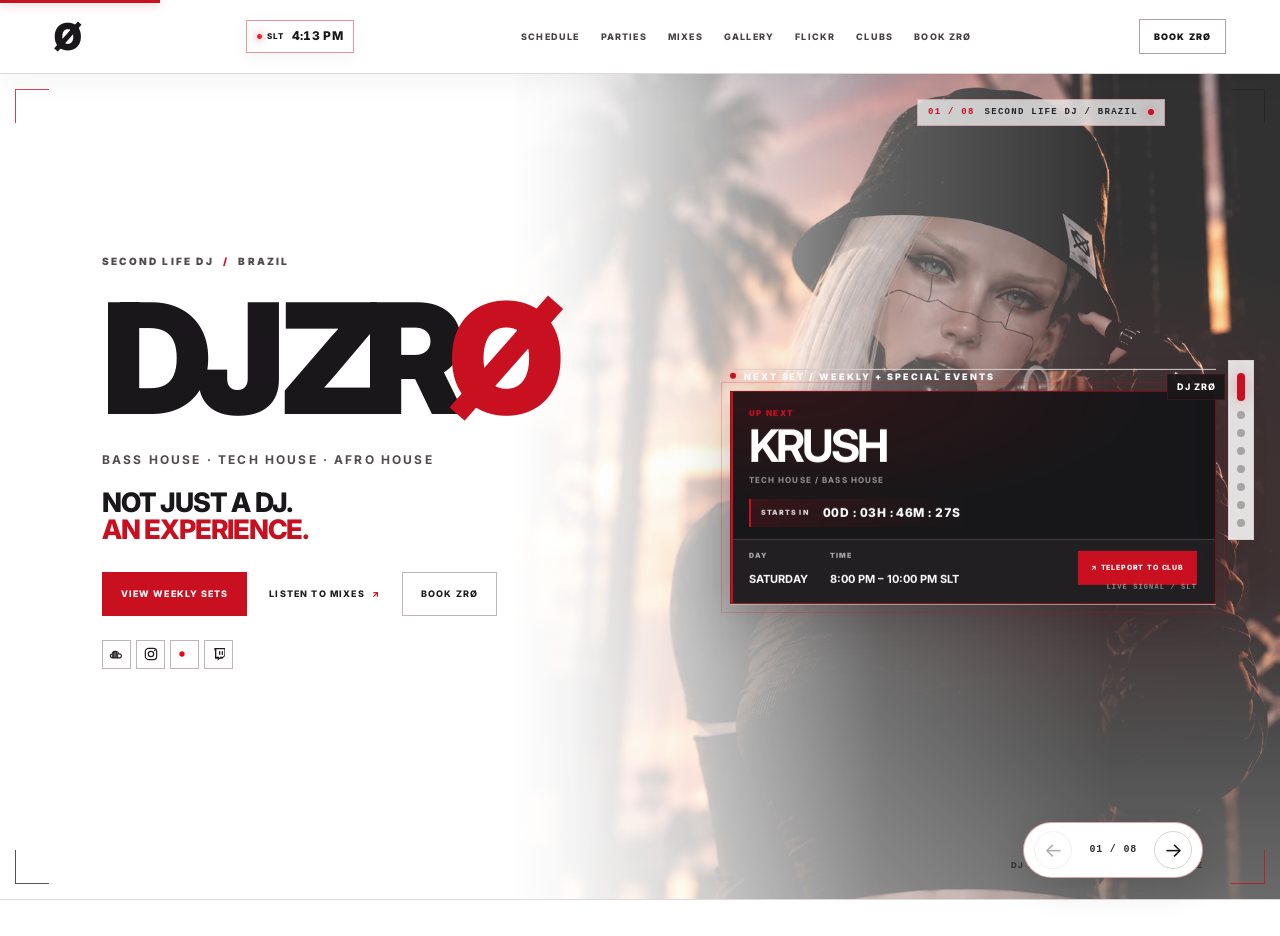
==== commit 0ff3e877: "Add Aureum one-time Tech House set" ====
--- a/index.html
+++ b/index.html
@@ -1 +1 @@
-<!doctype html><html lang="en"><head><meta charset="utf-8"><meta name="viewport" content="width=device-width, initial-scale=1"><meta name="description" content="DJ ZRØ — Bass House, Tech House & Afro House. Second Life DJ, mixes, performances, gallery and bookings."><title>DJ ZRØ | Official Website</title><link rel="stylesheet" href="style.css?v=20261015-dc-rhythms-oct16"><link rel="stylesheet" href="presentation.css?v=20261121-agenda-column-align"></head><body><header class="topbar"><a class="logo" href="#home" aria-label="DJ ZRØ">Ø</a><div class="slt-clock" role="timer" aria-label="Second Life Time"><span class="slt-clock-label"><i aria-hidden="true"></i>SLT</span><time id="slt-time" aria-live="off">--:--</time></div><nav><a href="#agenda">SCHEDULE</a><a href="#festas">PARTIES</a><a href="#mixes">MIXES</a><a href="#gallery">GALLERY</a><a href="#flickr">FLICKR</a><a href="#residencies">CLUBS</a><a href="#booking">BOOK ZRØ</a></nav><div class="header-actions"><a class="top-book" href="#booking">BOOK ZRØ</a></div></header><main><section id="home" class="hero"><div class="hero-photo" aria-hidden="true"><img src="avatar-01.webp" alt="" fetchpriority="high"></div><div class="hero-content"><p class="eyebrow">SECOND LIFE DJ <span>/</span> BRAZIL</p><h1>DJ ZR<span>Ø</span></h1><p class="hero-sub">BASS HOUSE · TECH HOUSE · AFRO HOUSE</p><p class="hero-line">NOT JUST A DJ.<br><em>AN EXPERIENCE.</em></p><div class="hero-actions"><a class="button" href="#agenda">VIEW WEEKLY SETS</a><a class="text-link" href="#mixes">LISTEN TO MIXES <span>↗</span></a><a class="button hero-book-button" href="#booking">BOOK ZRØ</a></div><div class="hero-socials top-socials" aria-label="DJ ZRØ social links"><a href="https://soundcloud.com/zero9123892174515" target="_blank" rel="noopener noreferrer" aria-label="SoundCloud"><svg viewBox="0 0 24 24" aria-hidden="true" focusable="false"><path d="M2 14.1c0-1 .8-1.8 1.8-1.8.2 0 .4 0 .6.1A5.2 5.2 0 0 1 9.5 8c2.4 0 4.4 1.6 5 3.8h1.1a3 3 0 1 1 0 6H5.1A3.1 3.1 0 0 1 2 14.7v-.6Zm3-2.5v5.7m2-7.7v7.7m2-9.4v9.4m2-8.6v8.6m2-5.7v5.7" fill="none" stroke="currentColor" stroke-width="1.6" stroke-linecap="round" stroke-linejoin="round"/></svg></a><a href="https://www.instagram.com/zro.dj/" target="_blank" rel="noopener noreferrer" aria-label="Instagram"><svg viewBox="0 0 24 24" aria-hidden="true" focusable="false"><rect x="3.5" y="3.5" width="17" height="17" rx="5" fill="none" stroke="currentColor" stroke-width="1.8"/><circle cx="12" cy="12" r="4" fill="none" stroke="currentColor" stroke-width="1.8"/><circle cx="17.6" cy="6.8" r="1.1" fill="currentColor"/></svg></a><a href="https://www.flickr.com/people/199928464@N02/" target="_blank" rel="noopener noreferrer" aria-label="Flickr"><svg viewBox="0 0 24 24" aria-hidden="true" focusable="false"><circle cx="7.5" cy="12" r="4" fill="#e50914"/><circle cx="16.5" cy="12" r="4" fill="#f7f7f5"/></svg></a><a href="https://www.twitch.tv/sensessj" target="_blank" rel="noopener noreferrer" aria-label="Twitch"><svg viewBox="0 0 24 24" aria-hidden="true" focusable="false"><path d="M5 3h16v12l-4 4h-4l-3 3v-3H6V6l-1 1V3Zm3 2v11h4v2l2-2h4l2-2V5H8Zm4 3h2v5h-2V8Zm4 0h2v5h-2V8Z" fill="currentColor"/></svg></a></div></div><div class="hero-next-set next-set-section"><div class="next-set-label"><span class="live-dot" aria-hidden="true"></span><p class="eyebrow">NEXT SET / WEEKLY + SPECIAL EVENTS</p></div><div class="next-set-card"><div class="next-set-main"><span id="nextSetStatus">UP NEXT</span><h2 id="nextSetClub">KRUSH</h2><p id="nextSetStyle">TECH HOUSE / BASS HOUSE</p><div class="next-set-countdown" aria-label="Countdown to the next set"><span id="nextSetCountdownLabel">STARTS IN</span><b id="nextSetCountdown" aria-live="off">--D : --H : --M : --S</b></div></div><div class="next-set-meta"><div><span>DAY</span><b id="nextSetDay">TUESDAY</b></div><div><span>TIME</span><b id="nextSetTime">12:00 PM – 2:00 PM SLT</b></div><a id="nextSetTeleport" class="button" href="https://maps.secondlife.com/secondlife/Love%20is%20Love/74/9/2086" target="_blank" rel="noopener noreferrer">↗ TELEPORT TO CLUB</a></div></div></div><div class="hero-caption"><span>DJ ZRØ</span><i></i><span>LIVE IN SECOND LIFE</span></div></section><section id="agenda" class="section"><p class="eyebrow">01 / WEEKLY SETS</p><div class="agenda-head"><h2>WEEKLY<br><em>SETS.</em></h2><p>RESIDENTS + ONE-TIME SETS · ALL TIMES IN SLT</p></div><div class="agenda-list"><div class="event"><div><strong>MON</strong><small class="event-frequency is-weekly">WEEKLY</small></div><div><b>DJ ZRØ — SIRENS BEACH</b><span>WEEKLY RESIDENT SET · 12:00 AM – 2:00 AM SLT</span></div><div class="event-tag">MONDAY</div></div><div class="event special-event"><div><strong>TUE</strong><small class="event-frequency is-one-time">ONE-TIME</small><small class="event-date">DEC 15</small></div><div><b>DJ ZRØ — ONYX</b><span>ONE-TIME SET · 10:00 AM SLT</span></div><div class="event-tag">TUESDAY · DEC 15, 2026</div><div class="event-actions"><a class="teleport-button" href="https://maps.secondlife.com/secondlife/Angel%20Bliss/35/80/2502" target="_blank" rel="noopener noreferrer">↗ TELEPORT TO ONYX</a></div></div><div class="event"><div><strong>TUE</strong><small class="event-frequency is-weekly">WEEKLY</small></div><div><b>DJ ZRØ — KRUSH</b><span>TECH HOUSE / BASS HOUSE · 12:00 PM – 2:00 PM SLT</span></div><div class="event-tag">TUESDAY</div></div><div class="event"><div><strong>TUE</strong><small class="event-frequency is-weekly">WEEKLY</small></div><div><b>DJ ZRØ — BOOM BOOM CLUB</b><span>WEEKLY RESIDENT SET · 5:00 PM SLT</span></div><div class="event-tag">TUESDAY</div></div><div class="event"><div><strong>THU</strong><small class="event-frequency is-weekly">WEEKLY</small></div><div><b>DJ ZRØ — GOLDEN CROWS</b><span>WEEKLY RESIDENT SET · 6:00 AM – 7:30 AM SLT</span></div><div class="event-tag">THURSDAY</div></div><div class="event"><div><strong>THU</strong><small class="event-frequency is-weekly">WEEKLY</small></div><div><b>DJ ZRØ — DC RHYTHMS</b><span>WEEKLY RESIDENT SET · 1:00 PM – 2:30 PM SLT</span></div><div class="event-tag">THURSDAY</div></div><div class="event"><div><strong>FRI</strong><small class="event-frequency is-weekly">WEEKLY</small></div><div><b>DJ ZRØ — SOHO CLUB</b><span>TECH HOUSE / BASS HOUSE · 9:00 AM – 10:30 AM SLT</span></div><div class="event-tag">FRIDAY</div></div><div class="event special-event"><div><strong>FRI</strong><small class="event-frequency is-one-time">ONE-TIME</small><small class="event-date">NOV 27</small></div><div><b>DJ ZRØ — MUSIC FOR THE SOUL</b><span>TECH HOUSE · 10:00 AM SLT</span></div><div class="event-tag">FRIDAY · NOV 27, 2026</div><div class="event-actions"><a class="teleport-button" href="https://maps.secondlife.com/secondlife/Falling%20Rose/43/35/2006" target="_blank" rel="noopener noreferrer">↗ TELEPORT TO MUSIC FOR THE SOUL</a></div></div><div class="event"><div><strong>SAT</strong><small class="event-frequency is-weekly">WEEKLY</small></div><div><b>DJ ZRØ — MUSIC FOR THE SOUL</b><span>TECH HOUSE · 8:30 AM SLT</span></div><div class="event-tag">SATURDAY</div><div class="event-actions"><a class="teleport-button" href="https://maps.secondlife.com/secondlife/Falling%20Rose/43/35/2006" target="_blank" rel="noopener noreferrer">↗ TELEPORT TO MUSIC FOR THE SOUL</a></div></div><div class="event"><div><strong>SAT</strong><small class="event-frequency is-weekly">WEEKLY</small></div><div><b>DJ ZRØ — THE INDECENT CLUB</b><span>TECH HOUSE / BASS HOUSE · 1:30 PM – 3:00 PM SLT</span></div><div class="event-tag">SATURDAY</div><div class="event-actions"><a class="teleport-button" href="http://maps.secondlife.com/secondlife/Red%20Room/225/30/2010" target="_blank" rel="noopener noreferrer">↗ TELEPORT TO INDECENT</a></div></div><div class="event"><div><strong>SAT</strong><small class="event-frequency is-weekly">WEEKLY</small></div><div><b>DJ ZRØ — KRUSH</b><span>TECH HOUSE / BASS HOUSE · 8:00 PM – 10:00 PM SLT</span></div><div class="event-tag">SATURDAY</div></div></div><p class="note">Resident sets and one-time appearances. All times shown in SLT.</p></section><section id="festas" class="section parties-section" aria-labelledby="parties-title"><div class="parties-heading"><div><p class="eyebrow">FEATURED / PARTY FLYERS</p><h2 id="parties-title">PARTY<br><em>FLYERS.</em></h2></div><p class="parties-intro">DJ ZRØ · LIVE IN SECOND LIFE</p></div><div class="party-carousel" data-party-carousel role="region" aria-roledescription="carousel" aria-label="DJ ZRØ party flyers"><div class="party-carousel-toolbar"><span class="party-count" data-party-count aria-live="polite">01 <i>/</i> 05</span><div class="party-controls"><button class="party-arrow" type="button" data-party-prev aria-label="Previous flyer" aria-controls="party-track">←</button><button class="party-arrow" type="button" data-party-next aria-label="Next flyer" aria-controls="party-track">→</button></div></div><div class="party-track" id="party-track" tabindex="0" aria-label="Scroll through party flyers"><article class="party-card" data-event-date="2026-10-10" data-event-minute="1200" role="group" aria-roledescription="slide" aria-label="1 of 5"><button class="party-flyer-open" type="button" data-full="flyers/krush-night-2026-10-10.png" aria-label="Enlarge the Krush Night flyer"><span class="party-image-frame"><img src="flyers/krush-night-2026-10-10.png" alt="Club Krush presents DJ ZRØ Krush Night, Saturday October 10, 8 to 10 PM SLT" loading="lazy"></span><span class="party-open-label">OPEN FLYER <b>↗</b></span></button><div class="party-card-info"><div><span class="party-kicker">SATURDAY · OCT 10, 2026</span><h3>KRUSH NIGHT</h3><p>CLUB KRUSH <i>·</i> 8:00 PM – 10:00 PM SLT</p></div><span class="party-index">01</span></div></article><article class="party-card" data-event-date="2026-10-10" data-event-minute="1350" role="group" aria-roledescription="slide" aria-label="2 of 5"><button class="party-flyer-open" type="button" data-full="flyers/indecent-club-2026-10-10.png" aria-label="Enlarge The Indecent Club flyer"><span class="party-image-frame"><img src="flyers/indecent-club-2026-10-10.png" alt="Special set by DJ ZRØ at The Indecent Club, Saturday October 10, 10:30 PM to midnight SLT" loading="lazy"></span><span class="party-open-label">OPEN FLYER <b>↗</b></span></button><div class="party-card-info"><div><span class="party-kicker">SATURDAY · OCT 10, 2026 · SPECIAL SET</span><h3>THE INDECENT CLUB</h3><p>DJ ZRØ <i>·</i> 10:30 PM – 12:00 AM SLT</p></div><span class="party-index">02</span></div></article><article class="party-card" data-event-date="2026-10-24" data-event-minute="1020" role="group" aria-roledescription="slide" aria-label="3 of 5"><button class="party-flyer-open" type="button" data-full="flyers/sim-launch-party-2026-10-24.webp" aria-label="Enlarge the SIM Launch Party flyer"><span class="party-image-frame"><img src="flyers/sim-launch-party-2026-10-24.webp" alt="SIM Launch Party at Rootwoven Studios, Saturday October 24, DJ ZRØ at 5 PM SLT" loading="lazy"></span><span class="party-open-label">OPEN FLYER <b>↗</b></span></button><div class="party-card-info"><div><span class="party-kicker">SATURDAY · OCT 24, 2026 · SPECIAL EVENT</span><h3>SIM LAUNCH PARTY</h3><p>ROOTWOVEN STUDIOS <i>·</i> 5:00 PM SLT</p></div><span class="party-index">03</span></div></article><article class="party-card" data-event-date="2026-10-15" data-event-minute="1020" role="group" aria-roledescription="slide" aria-label="4 of 5"><button class="party-flyer-open" type="button" data-full="flyers/melt-festival-2026-10-15.webp" aria-label="Enlarge the M.E.L.T Festival flyer"><span class="party-image-frame"><img src="flyers/melt-festival-2026-10-15.webp" alt="M.E.L.T Festival, October 15 to 18, 2026, DJ ZRØ on the House lineup Thursday October 15 at 5 PM SLT" loading="lazy"></span><span class="party-open-label">OPEN FLYER <b>↗</b></span></button><div class="party-card-info"><div><span class="party-kicker">THURSDAY · OCT 15, 2026 · FESTIVAL SET</span><h3>M.E.L.T FESTIVAL</h3><p>DJ ZRØ <i>·</i> 5:00 PM SLT</p></div><span class="party-index">04</span></div></article><article class="party-card" data-event-date="2026-10-15" data-event-minute="1320" role="group" aria-roledescription="slide" aria-label="5 of 5"><button class="party-flyer-open" type="button" data-full="flyers/onyx-deep-house-oct-15.png" aria-label="Enlarge the ONYX Deep House flyer"><span class="party-image-frame"><img src="flyers/onyx-deep-house-oct-15.png" alt="ONYX Club presents DJ ZRØ Deep House Set, Thursday October 15, 10 PM SLT" loading="lazy"></span><span class="party-open-label">OPEN FLYER <b>↗</b></span></button><div class="party-card-info"><div><span class="party-kicker">THURSDAY · OCT 15 · SPECIAL SET</span><h3>ONYX DEEP HOUSE</h3><p>ONYX CLUB <i>·</i> 10:00 PM SLT</p></div><span class="party-index">05</span></div></article></div><p class="party-swipe-hint">DRAG OR USE THE ARROWS TO EXPLORE</p></div></section><section class="proof-strip"><div><b>ENERGY</b><span>BUILT FOR THE DANCEFLOOR</span></div><div><b>VERSATILITY</b><span>HOUSE · TECH · AFRO</span></div><div><b>PRESENCE</b><span>VISUAL IDENTITY & ATTITUDE</span></div><div><b>PROFESSIONAL</b><span>READY FOR YOUR LINEUP</span></div></section><section id="mixes" class="section mixes"><p class="eyebrow">02 / DJ MIXES</p><div class="agenda-head"><div><h2>LISTEN<br><em>BEFORE YOU BOOK.</em></h2><p class="section-lead">Get a taste of the ZRØ experience.</p></div><p>SOUNDCLOUD / RECORDED SETS</p></div><div class="mix-list"><article class="mix-card featured-mix"><div class="mix-number">01</div><div class="mix-info"><span class="mix-kicker">FEATURED SET</span><h3>DJ ZRØ — BASS / TECH HOUSE SET 01</h3><p>BASS HOUSE · TECH HOUSE · SOUNDCLOUD</p></div><div class="mix-preview-controls"><div><span class="mix-preview-label">30-SECOND PREVIEW</span><span class="mix-preview-status" id="mix-preview-status" aria-live="polite">READY TO PLAY</span></div><button class="mix-preview-button" id="mix-preview-button" type="button" disabled>PLAY PREVIEW</button></div><iframe id="featured-mix-player" title="DJ ZRØ Bass Tech House Set 01 — 30-second preview" aria-hidden="true" tabindex="-1" loading="eager" allow="autoplay" src="https://w.soundcloud.com/player/?url=https%3A%2F%2Fsoundcloud.com%2Fzero9123892174515%2Fdj-zro-bass-tech-house-set-01&color=%23e31b23&auto_play=false&hide_related=true&show_comments=false&show_user=true&show_reposts=false&show_teaser=false&show_artwork=false"></iframe></article><article class="mix-card"><div class="mix-number">02</div><div class="mix-info"><h3>DJ ZRØ — ELECTRO MIX</h3><p>ELECTRO HOUSE · CLUB · SOUNDCLOUD</p></div><iframe title="DJ ZRØ Electro Mix — 30-second preview" aria-hidden="true" tabindex="-1" loading="eager" allow="autoplay" src="https://w.soundcloud.com/player/?url=https%3A%2F%2Fsoundcloud.com%2Fzero9123892174515%2Felectro-mix&color=%23e31b23&auto_play=false&hide_related=true&show_comments=false&show_user=true&show_reposts=false&show_teaser=false&show_artwork=false"></iframe></article><article class="mix-card"><div class="mix-number">03</div><div class="mix-info"><h3>DJ ZRØ — MIX 01</h3><p>DJ SET · SECOND LIFE · SOUNDCLOUD</p></div><iframe title="DJ ZRØ Mix 01 — 30-second preview" aria-hidden="true" tabindex="-1" loading="eager" allow="autoplay" src="https://w.soundcloud.com/player/?url=https%3A%2F%2Fsoundcloud.com%2Fzero9123892174515%2Fdj-zero-mix1&color=%23e31b23&auto_play=false&hide_related=true&show_comments=false&show_user=true&show_reposts=false&show_teaser=false&show_artwork=false"></iframe></article></div></section><section id="gallery" class="section gallery-section"><div class="gallery-heading"><div><p class="eyebrow">03 / SL GALLERY</p><h2>LIVE <em>MOMENTS.</em></h2></div><p class="gallery-intro">SECOND LIFE / DJ ZRØ</p></div><div class="photo-gallery-toolbar"><span class="photo-count" data-photo-count aria-live="polite">01 <i>/</i> 13</span><div class="photo-controls"><button class="photo-arrow" type="button" data-photo-prev aria-label="Previous photo" aria-controls="photo-track">←</button><button class="photo-arrow" type="button" data-photo-next aria-label="Next photo" aria-controls="photo-track">→</button></div></div><div class="photo-grid" id="photo-track" tabindex="0" role="region" aria-roledescription="carousel" aria-label="DJ ZRØ live photos"><figure class="photo-card"><button class="photo-button" type="button" data-full="photos/photo-01.webp"><img src="photos/photo-01.webp" alt="DJ ZRØ — Live set in Second Life" loading="lazy"><span class="photo-overlay"><b>01</b><span>Live set</span></span></button></figure><figure class="photo-card"><button class="photo-button" type="button" data-full="photos/photo-02.webp"><img src="photos/photo-02.webp" alt="DJ ZRØ — DJ booth in Second Life" loading="lazy"><span class="photo-overlay"><b>02</b><span>DJ booth</span></span></button></figure><figure class="photo-card"><button class="photo-button" type="button" data-full="photos/photo-03.webp"><img src="photos/photo-03.webp" alt="DJ ZRØ — Live performance" loading="lazy"><span class="photo-overlay"><b>03</b><span>Performance</span></span></button></figure><figure class="photo-card"><button class="photo-button" type="button" data-full="photos/photo-04.webp"><img src="photos/photo-04.webp" alt="DJ ZRØ — Night session" loading="lazy"><span class="photo-overlay"><b>04</b><span>Night session</span></span></button></figure><figure class="photo-card"><button class="photo-button" type="button" data-full="photos/photo-05.webp"><img src="photos/photo-05.webp" alt="DJ ZRØ — Club night" loading="lazy"><span class="photo-overlay"><b>05</b><span>Club night</span></span></button></figure><figure class="photo-card"><button class="photo-button" type="button" data-full="photos/photo-06.webp"><img src="photos/photo-06.webp" alt="DJ ZRØ — On stage" loading="lazy"><span class="photo-overlay"><b>06</b><span>On stage</span></span></button></figure><figure class="photo-card"><button class="photo-button" type="button" data-full="photos/photo-07.webp"><img src="photos/photo-07.webp" alt="DJ ZRØ — Crowd and dancefloor" loading="lazy"><span class="photo-overlay"><b>07</b><span>Dancefloor</span></span></button></figure><figure class="photo-card"><button class="photo-button" type="button" data-full="photos/photo-08.webp"><img src="photos/photo-08.webp" alt="DJ ZRØ — Second Life event" loading="lazy"><span class="photo-overlay"><b>08</b><span>Event</span></span></button></figure><figure class="photo-card"><button class="photo-button" type="button" data-full="photos/photo-09.webp"><img src="photos/photo-09.webp" alt="DJ ZRØ — Live club session" loading="lazy"><span class="photo-overlay"><b>09</b><span>Live session</span></span></button></figure><figure class="photo-card"><button class="photo-button" type="button" data-full="photos/photo-10.webp"><img src="photos/photo-10.webp" alt="DJ ZRØ — DJ set at night" loading="lazy"><span class="photo-overlay"><b>10</b><span>DJ set</span></span></button></figure><figure class="photo-card"><button class="photo-button" type="button" data-full="photos/photo-11.webp"><img src="photos/photo-11.webp" alt="DJ ZRØ — Outdoor live set" loading="lazy"><span class="photo-overlay"><b>11</b><span>Outdoor set</span></span></button></figure><figure class="photo-card"><button class="photo-button" type="button" data-full="photos/photo-12.webp"><img src="photos/photo-12.webp" alt="DJ ZRØ — Beach club session" loading="lazy"><span class="photo-overlay"><b>12</b><span>Beach club</span></span></button></figure><figure class="photo-card"><button class="photo-button" type="button" data-full="photos/photo-13.webp"><img src="photos/photo-13.webp" alt="DJ ZRØ — Open-air DJ set" loading="lazy"><span class="photo-overlay"><b>13</b><span>Open air</span></span></button></figure></div><p class="photo-swipe-hint">SCROLL OR USE THE ARROWS TO EXPLORE</p></section><section id="flickr" class="section flickr-section"><div class="gallery-heading flickr-heading"><div><p class="eyebrow">FLICKR / PHOTO STREAM</p><h2>ZRØ ON <em>FLICKR.</em></h2></div><p class="gallery-intro">LATEST PUBLIC PHOTOS</p></div><div class="flickr-toolbar"><p id="flickr-status" aria-live="polite">Loading recent photos…</p><a href="https://www.flickr.com/photos/199928464@N02/" target="_blank" rel="noopener noreferrer">OPEN MY FLICKR ↗</a></div><div class="flickr-grid" id="flickr-grid" aria-label="Recent photos from DJ ZRØ on Flickr"><noscript>Enable JavaScript to load photos. <a href="https://www.flickr.com/photos/199928464@N02/">Open the Flickr photostream ↗</a></noscript></div></section><section id="residencies" class="section residencies-section"><p class="eyebrow">04 / RESIDENCIES</p><div class="agenda-head"><h2>RESIDENT<br><em>CLUBS.</em></h2><p>SECOND LIFE / RESIDENT CLUBS + SPECIAL SETS</p></div><div class="residency-showcase"><article class="residency-card residency-onyx"><div class="residency-overlay"></div><div class="residency-content"><div class="residency-logo-frame"><img src="onyx-lounge-logo.png" alt="ONYX Lounge club logo" loading="lazy" decoding="async"></div><div class="club-details"><span class="resident-label">SPECIAL SETS</span><h3>ONYX LOUNGE</h3><div class="residency-times"><p><b>TUE · OCT 13</b><span>AFRO HOUSE · 11 AM – 12 PM SLT</span></p><p><b>THU · OCT 15</b><span>DEEP HOUSE · 10 AM SLT</span></p></div><small>ONE-TIME APPEARANCES</small><a class="residency-button" href="https://maps.secondlife.com/secondlife/Angel%20Bliss/35/80/2502" target="_blank" rel="noopener noreferrer">↗ TELEPORT TO ONYX</a></div></div></article><article class="residency-card residency-indecent"><div class="residency-overlay"></div><div class="residency-content"><div class="residency-logo-frame"><img src="indecent-club-logo.webp" alt="The Indecent Club logo" loading="lazy" decoding="async"></div><div class="club-details"><span class="resident-label">WEEKLY RESIDENT</span><h3>THE INDECENT</h3><div class="residency-times"><p><b>SATURDAY</b><span>1:30 PM – 3:00 PM SLT</span></p></div><small>TECH HOUSE / BASS HOUSE</small><a class="residency-button" href="http://maps.secondlife.com/secondlife/Red%20Room/225/30/2010" target="_blank" rel="noopener noreferrer">↗ TELEPORT TO INDECENT</a></div></div></article><article class="residency-card residency-krush"><div class="residency-overlay"></div><div class="residency-content"><div class="residency-logo-frame"><img src="krush-club-logo.png" alt="Krush LGBTQIAP+ Club" loading="lazy" decoding="async"></div><div class="club-details"><span class="resident-label">WEEKLY RESIDENT</span><h3>KRUSH</h3><div class="residency-times"><p><b>TUESDAY</b><span>12 PM – 2 PM SLT</span></p><p><b>SATURDAY</b><span>8 PM – 10 PM SLT</span></p></div><small>TECH HOUSE / BASS HOUSE</small><a class="residency-button" href="https://maps.secondlife.com/secondlife/Love%20is%20Love/74/9/2086" target="_blank" rel="noopener noreferrer">↗ TELEPORT TO KRUSH</a></div></div></article><article class="residency-card residency-soho"><div class="residency-overlay"></div><div class="residency-content"><div class="residency-logo-frame"><img src="soho-club-logo.png" alt="Club SOHO — Second Life Finest Music Club" loading="lazy" decoding="async"></div><div class="club-details"><span class="resident-label">WEEKLY RESIDENT</span><h3>SOHO CLUB</h3><div class="residency-times"><p><b>FRIDAY</b><span>9 AM – 10:30 AM SLT</span></p></div><small>TECH HOUSE / BASS HOUSE</small><a class="residency-button" href="https://maps.secondlife.com/secondlife/Soho%20Island/60/192/3024" target="_blank" rel="noopener noreferrer">↗ TELEPORT TO SOHO</a></div></div></article></div></section><section id="booking" class="section booking"><p class="eyebrow">05 / BOOK ZRØ</p><div class="booking-layout"><div><h2>LOOKING<br><em>FOR A DJ?</em></h2><p>Bring ZRØ to your next night. Available for residencies, guest sets, special events and collaborations in Second Life.</p></div><div class="booking-availability"><span>AVAILABLE FOR</span><b>RESIDENCIES</b><b>GUEST SETS</b><b>SPECIAL EVENTS</b><b>COLLABORATIONS</b></div></div><div class="booking-actions"><a class="button" href="https://discord.com/users/110883002162163712" target="_blank" rel="noopener">CONTACT ON DISCORD</a><a class="button secondary-button" href="secondlife:///app/agent/1fa11d04-981d-486b-bab1-ff6a882ec7e6/about">CONTACT IN SECOND LIFE</a><a class="button secondary-button press-download" href="DJ_ZRO_EPK_Press_Kit_v2.pdf" download="DJ_ZRO_EPK_Press_Kit_v2.pdf">DOWNLOAD PRESS KIT</a></div></section></main><div class="lightbox" aria-hidden="true"><button class="lightbox-close" type="button" aria-label="Close photo">×</button><img class="lightbox-image" src="" alt=""></div><footer><span>DJ ZRØ</span><span>SECOND LIFE / BRAZIL</span><span>© 2026</span><a href="DJ_ZRO_EPK_Press_Kit_v2.pdf" download="DJ_ZRO_EPK_Press_Kit_v2.pdf">PRESS KIT</a></footer><script src="script.js?v=20261124-boom-boom-tuesday-resident"></script></body></html>
+<!doctype html><html lang="en"><head><meta charset="utf-8"><meta name="viewport" content="width=device-width, initial-scale=1"><meta name="description" content="DJ ZRØ — Bass House, Tech House & Afro House. Second Life DJ, mixes, performances, gallery and bookings."><title>DJ ZRØ | Official Website</title><link rel="stylesheet" href="style.css?v=20261015-dc-rhythms-oct16"><link rel="stylesheet" href="presentation.css?v=20261121-agenda-column-align"></head><body><header class="topbar"><a class="logo" href="#home" aria-label="DJ ZRØ">Ø</a><div class="slt-clock" role="timer" aria-label="Second Life Time"><span class="slt-clock-label"><i aria-hidden="true"></i>SLT</span><time id="slt-time" aria-live="off">--:--</time></div><nav><a href="#agenda">SCHEDULE</a><a href="#festas">PARTIES</a><a href="#mixes">MIXES</a><a href="#gallery">GALLERY</a><a href="#flickr">FLICKR</a><a href="#residencies">CLUBS</a><a href="#booking">BOOK ZRØ</a></nav><div class="header-actions"><a class="top-book" href="#booking">BOOK ZRØ</a></div></header><main><section id="home" class="hero"><div class="hero-photo" aria-hidden="true"><img src="avatar-01.webp" alt="" fetchpriority="high"></div><div class="hero-content"><p class="eyebrow">SECOND LIFE DJ <span>/</span> BRAZIL</p><h1>DJ ZR<span>Ø</span></h1><p class="hero-sub">BASS HOUSE · TECH HOUSE · AFRO HOUSE</p><p class="hero-line">NOT JUST A DJ.<br><em>AN EXPERIENCE.</em></p><div class="hero-actions"><a class="button" href="#agenda">VIEW WEEKLY SETS</a><a class="text-link" href="#mixes">LISTEN TO MIXES <span>↗</span></a><a class="button hero-book-button" href="#booking">BOOK ZRØ</a></div><div class="hero-socials top-socials" aria-label="DJ ZRØ social links"><a href="https://soundcloud.com/zero9123892174515" target="_blank" rel="noopener noreferrer" aria-label="SoundCloud"><svg viewBox="0 0 24 24" aria-hidden="true" focusable="false"><path d="M2 14.1c0-1 .8-1.8 1.8-1.8.2 0 .4 0 .6.1A5.2 5.2 0 0 1 9.5 8c2.4 0 4.4 1.6 5 3.8h1.1a3 3 0 1 1 0 6H5.1A3.1 3.1 0 0 1 2 14.7v-.6Zm3-2.5v5.7m2-7.7v7.7m2-9.4v9.4m2-8.6v8.6m2-5.7v5.7" fill="none" stroke="currentColor" stroke-width="1.6" stroke-linecap="round" stroke-linejoin="round"/></svg></a><a href="https://www.instagram.com/zro.dj/" target="_blank" rel="noopener noreferrer" aria-label="Instagram"><svg viewBox="0 0 24 24" aria-hidden="true" focusable="false"><rect x="3.5" y="3.5" width="17" height="17" rx="5" fill="none" stroke="currentColor" stroke-width="1.8"/><circle cx="12" cy="12" r="4" fill="none" stroke="currentColor" stroke-width="1.8"/><circle cx="17.6" cy="6.8" r="1.1" fill="currentColor"/></svg></a><a href="https://www.flickr.com/people/199928464@N02/" target="_blank" rel="noopener noreferrer" aria-label="Flickr"><svg viewBox="0 0 24 24" aria-hidden="true" focusable="false"><circle cx="7.5" cy="12" r="4" fill="#e50914"/><circle cx="16.5" cy="12" r="4" fill="#f7f7f5"/></svg></a><a href="https://www.twitch.tv/sensessj" target="_blank" rel="noopener noreferrer" aria-label="Twitch"><svg viewBox="0 0 24 24" aria-hidden="true" focusable="false"><path d="M5 3h16v12l-4 4h-4l-3 3v-3H6V6l-1 1V3Zm3 2v11h4v2l2-2h4l2-2V5H8Zm4 3h2v5h-2V8Zm4 0h2v5h-2V8Z" fill="currentColor"/></svg></a></div></div><div class="hero-next-set next-set-section"><div class="next-set-label"><span class="live-dot" aria-hidden="true"></span><p class="eyebrow">NEXT SET / WEEKLY + SPECIAL EVENTS</p></div><div class="next-set-card"><div class="next-set-main"><span id="nextSetStatus">UP NEXT</span><h2 id="nextSetClub">KRUSH</h2><p id="nextSetStyle">TECH HOUSE / BASS HOUSE</p><div class="next-set-countdown" aria-label="Countdown to the next set"><span id="nextSetCountdownLabel">STARTS IN</span><b id="nextSetCountdown" aria-live="off">--D : --H : --M : --S</b></div></div><div class="next-set-meta"><div><span>DAY</span><b id="nextSetDay">TUESDAY</b></div><div><span>TIME</span><b id="nextSetTime">12:00 PM – 2:00 PM SLT</b></div><a id="nextSetTeleport" class="button" href="https://maps.secondlife.com/secondlife/Love%20is%20Love/74/9/2086" target="_blank" rel="noopener noreferrer">↗ TELEPORT TO CLUB</a></div></div></div><div class="hero-caption"><span>DJ ZRØ</span><i></i><span>LIVE IN SECOND LIFE</span></div></section><section id="agenda" class="section"><p class="eyebrow">01 / WEEKLY SETS</p><div class="agenda-head"><h2>WEEKLY<br><em>SETS.</em></h2><p>RESIDENTS + ONE-TIME SETS · ALL TIMES IN SLT</p></div><div class="agenda-list"><div class="event"><div><strong>MON</strong><small class="event-frequency is-weekly">WEEKLY</small></div><div><b>DJ ZRØ — SIRENS BEACH</b><span>WEEKLY RESIDENT SET · 12:00 AM – 2:00 AM SLT</span></div><div class="event-tag">MONDAY</div></div><div class="event special-event"><div><strong>TUE</strong><small class="event-frequency is-one-time">ONE-TIME</small><small class="event-date">DEC 15</small></div><div><b>DJ ZRØ — ONYX</b><span>ONE-TIME SET · 10:00 AM SLT</span></div><div class="event-tag">TUESDAY · DEC 15, 2026</div><div class="event-actions"><a class="teleport-button" href="https://maps.secondlife.com/secondlife/Angel%20Bliss/35/80/2502" target="_blank" rel="noopener noreferrer">↗ TELEPORT TO ONYX</a></div></div><div class="event"><div><strong>TUE</strong><small class="event-frequency is-weekly">WEEKLY</small></div><div><b>DJ ZRØ — KRUSH</b><span>TECH HOUSE / BASS HOUSE · 12:00 PM – 2:00 PM SLT</span></div><div class="event-tag">TUESDAY</div></div><div class="event"><div><strong>TUE</strong><small class="event-frequency is-weekly">WEEKLY</small></div><div><b>DJ ZRØ — BOOM BOOM CLUB</b><span>WEEKLY RESIDENT SET · 5:00 PM SLT</span></div><div class="event-tag">TUESDAY</div></div><div class="event special-event"><div><strong>WED</strong><small class="event-frequency is-one-time">ONE-TIME</small><small class="event-date">DEC 02</small></div><div><b>DJ ZRØ — AUREUM</b><span>TECH HOUSE · 11:30 PM SLT</span></div><div class="event-tag">WEDNESDAY · DEC 02, 2026</div></div><div class="event"><div><strong>THU</strong><small class="event-frequency is-weekly">WEEKLY</small></div><div><b>DJ ZRØ — GOLDEN CROWS</b><span>WEEKLY RESIDENT SET · 6:00 AM – 7:30 AM SLT</span></div><div class="event-tag">THURSDAY</div></div><div class="event"><div><strong>THU</strong><small class="event-frequency is-weekly">WEEKLY</small></div><div><b>DJ ZRØ — DC RHYTHMS</b><span>WEEKLY RESIDENT SET · 1:00 PM – 2:30 PM SLT</span></div><div class="event-tag">THURSDAY</div></div><div class="event"><div><strong>FRI</strong><small class="event-frequency is-weekly">WEEKLY</small></div><div><b>DJ ZRØ — SOHO CLUB</b><span>TECH HOUSE / BASS HOUSE · 9:00 AM – 10:30 AM SLT</span></div><div class="event-tag">FRIDAY</div></div><div class="event special-event"><div><strong>FRI</strong><small class="event-frequency is-one-time">ONE-TIME</small><small class="event-date">NOV 27</small></div><div><b>DJ ZRØ — MUSIC FOR THE SOUL</b><span>TECH HOUSE · 10:00 AM SLT</span></div><div class="event-tag">FRIDAY · NOV 27, 2026</div><div class="event-actions"><a class="teleport-button" href="https://maps.secondlife.com/secondlife/Falling%20Rose/43/35/2006" target="_blank" rel="noopener noreferrer">↗ TELEPORT TO MUSIC FOR THE SOUL</a></div></div><div class="event"><div><strong>SAT</strong><small class="event-frequency is-weekly">WEEKLY</small></div><div><b>DJ ZRØ — MUSIC FOR THE SOUL</b><span>TECH HOUSE · 8:30 AM SLT</span></div><div class="event-tag">SATURDAY</div><div class="event-actions"><a class="teleport-button" href="https://maps.secondlife.com/secondlife/Falling%20Rose/43/35/2006" target="_blank" rel="noopener noreferrer">↗ TELEPORT TO MUSIC FOR THE SOUL</a></div></div><div class="event"><div><strong>SAT</strong><small class="event-frequency is-weekly">WEEKLY</small></div><div><b>DJ ZRØ — THE INDECENT CLUB</b><span>TECH HOUSE / BASS HOUSE · 1:30 PM – 3:00 PM SLT</span></div><div class="event-tag">SATURDAY</div><div class="event-actions"><a class="teleport-button" href="http://maps.secondlife.com/secondlife/Red%20Room/225/30/2010" target="_blank" rel="noopener noreferrer">↗ TELEPORT TO INDECENT</a></div></div><div class="event"><div><strong>SAT</strong><small class="event-frequency is-weekly">WEEKLY</small></div><div><b>DJ ZRØ — KRUSH</b><span>TECH HOUSE / BASS HOUSE · 8:00 PM – 10:00 PM SLT</span></div><div class="event-tag">SATURDAY</div></div></div><p class="note">Resident sets and one-time appearances. All times shown in SLT.</p></section><section id="festas" class="section parties-section" aria-labelledby="parties-title"><div class="parties-heading"><div><p class="eyebrow">FEATURED / PARTY FLYERS</p><h2 id="parties-title">PARTY<br><em>FLYERS.</em></h2></div><p class="parties-intro">DJ ZRØ · LIVE IN SECOND LIFE</p></div><div class="party-carousel" data-party-carousel role="region" aria-roledescription="carousel" aria-label="DJ ZRØ party flyers"><div class="party-carousel-toolbar"><span class="party-count" data-party-count aria-live="polite">01 <i>/</i> 05</span><div class="party-controls"><button class="party-arrow" type="button" data-party-prev aria-label="Previous flyer" aria-controls="party-track">←</button><button class="party-arrow" type="button" data-party-next aria-label="Next flyer" aria-controls="party-track">→</button></div></div><div class="party-track" id="party-track" tabindex="0" aria-label="Scroll through party flyers"><article class="party-card" data-event-date="2026-10-10" data-event-minute="1200" role="group" aria-roledescription="slide" aria-label="1 of 5"><button class="party-flyer-open" type="button" data-full="flyers/krush-night-2026-10-10.png" aria-label="Enlarge the Krush Night flyer"><span class="party-image-frame"><img src="flyers/krush-night-2026-10-10.png" alt="Club Krush presents DJ ZRØ Krush Night, Saturday October 10, 8 to 10 PM SLT" loading="lazy"></span><span class="party-open-label">OPEN FLYER <b>↗</b></span></button><div class="party-card-info"><div><span class="party-kicker">SATURDAY · OCT 10, 2026</span><h3>KRUSH NIGHT</h3><p>CLUB KRUSH <i>·</i> 8:00 PM – 10:00 PM SLT</p></div><span class="party-index">01</span></div></article><article class="party-card" data-event-date="2026-10-10" data-event-minute="1350" role="group" aria-roledescription="slide" aria-label="2 of 5"><button class="party-flyer-open" type="button" data-full="flyers/indecent-club-2026-10-10.png" aria-label="Enlarge The Indecent Club flyer"><span class="party-image-frame"><img src="flyers/indecent-club-2026-10-10.png" alt="Special set by DJ ZRØ at The Indecent Club, Saturday October 10, 10:30 PM to midnight SLT" loading="lazy"></span><span class="party-open-label">OPEN FLYER <b>↗</b></span></button><div class="party-card-info"><div><span class="party-kicker">SATURDAY · OCT 10, 2026 · SPECIAL SET</span><h3>THE INDECENT CLUB</h3><p>DJ ZRØ <i>·</i> 10:30 PM – 12:00 AM SLT</p></div><span class="party-index">02</span></div></article><article class="party-card" data-event-date="2026-10-24" data-event-minute="1020" role="group" aria-roledescription="slide" aria-label="3 of 5"><button class="party-flyer-open" type="button" data-full="flyers/sim-launch-party-2026-10-24.webp" aria-label="Enlarge the SIM Launch Party flyer"><span class="party-image-frame"><img src="flyers/sim-launch-party-2026-10-24.webp" alt="SIM Launch Party at Rootwoven Studios, Saturday October 24, DJ ZRØ at 5 PM SLT" loading="lazy"></span><span class="party-open-label">OPEN FLYER <b>↗</b></span></button><div class="party-card-info"><div><span class="party-kicker">SATURDAY · OCT 24, 2026 · SPECIAL EVENT</span><h3>SIM LAUNCH PARTY</h3><p>ROOTWOVEN STUDIOS <i>·</i> 5:00 PM SLT</p></div><span class="party-index">03</span></div></article><article class="party-card" data-event-date="2026-10-15" data-event-minute="1020" role="group" aria-roledescription="slide" aria-label="4 of 5"><button class="party-flyer-open" type="button" data-full="flyers/melt-festival-2026-10-15.webp" aria-label="Enlarge the M.E.L.T Festival flyer"><span class="party-image-frame"><img src="flyers/melt-festival-2026-10-15.webp" alt="M.E.L.T Festival, October 15 to 18, 2026, DJ ZRØ on the House lineup Thursday October 15 at 5 PM SLT" loading="lazy"></span><span class="party-open-label">OPEN FLYER <b>↗</b></span></button><div class="party-card-info"><div><span class="party-kicker">THURSDAY · OCT 15, 2026 · FESTIVAL SET</span><h3>M.E.L.T FESTIVAL</h3><p>DJ ZRØ <i>·</i> 5:00 PM SLT</p></div><span class="party-index">04</span></div></article><article class="party-card" data-event-date="2026-10-15" data-event-minute="1320" role="group" aria-roledescription="slide" aria-label="5 of 5"><button class="party-flyer-open" type="button" data-full="flyers/onyx-deep-house-oct-15.png" aria-label="Enlarge the ONYX Deep House flyer"><span class="party-image-frame"><img src="flyers/onyx-deep-house-oct-15.png" alt="ONYX Club presents DJ ZRØ Deep House Set, Thursday October 15, 10 PM SLT" loading="lazy"></span><span class="party-open-label">OPEN FLYER <b>↗</b></span></button><div class="party-card-info"><div><span class="party-kicker">THURSDAY · OCT 15 · SPECIAL SET</span><h3>ONYX DEEP HOUSE</h3><p>ONYX CLUB <i>·</i> 10:00 PM SLT</p></div><span class="party-index">05</span></div></article></div><p class="party-swipe-hint">DRAG OR USE THE ARROWS TO EXPLORE</p></div></section><section class="proof-strip"><div><b>ENERGY</b><span>BUILT FOR THE DANCEFLOOR</span></div><div><b>VERSATILITY</b><span>HOUSE · TECH · AFRO</span></div><div><b>PRESENCE</b><span>VISUAL IDENTITY & ATTITUDE</span></div><div><b>PROFESSIONAL</b><span>READY FOR YOUR LINEUP</span></div></section><section id="mixes" class="section mixes"><p class="eyebrow">02 / DJ MIXES</p><div class="agenda-head"><div><h2>LISTEN<br><em>BEFORE YOU BOOK.</em></h2><p class="section-lead">Get a taste of the ZRØ experience.</p></div><p>SOUNDCLOUD / RECORDED SETS</p></div><div class="mix-list"><article class="mix-card featured-mix"><div class="mix-number">01</div><div class="mix-info"><span class="mix-kicker">FEATURED SET</span><h3>DJ ZRØ — BASS / TECH HOUSE SET 01</h3><p>BASS HOUSE · TECH HOUSE · SOUNDCLOUD</p></div><div class="mix-preview-controls"><div><span class="mix-preview-label">30-SECOND PREVIEW</span><span class="mix-preview-status" id="mix-preview-status" aria-live="polite">READY TO PLAY</span></div><button class="mix-preview-button" id="mix-preview-button" type="button" disabled>PLAY PREVIEW</button></div><iframe id="featured-mix-player" title="DJ ZRØ Bass Tech House Set 01 — 30-second preview" aria-hidden="true" tabindex="-1" loading="eager" allow="autoplay" src="https://w.soundcloud.com/player/?url=https%3A%2F%2Fsoundcloud.com%2Fzero9123892174515%2Fdj-zro-bass-tech-house-set-01&color=%23e31b23&auto_play=false&hide_related=true&show_comments=false&show_user=true&show_reposts=false&show_teaser=false&show_artwork=false"></iframe></article><article class="mix-card"><div class="mix-number">02</div><div class="mix-info"><h3>DJ ZRØ — ELECTRO MIX</h3><p>ELECTRO HOUSE · CLUB · SOUNDCLOUD</p></div><iframe title="DJ ZRØ Electro Mix — 30-second preview" aria-hidden="true" tabindex="-1" loading="eager" allow="autoplay" src="https://w.soundcloud.com/player/?url=https%3A%2F%2Fsoundcloud.com%2Fzero9123892174515%2Felectro-mix&color=%23e31b23&auto_play=false&hide_related=true&show_comments=false&show_user=true&show_reposts=false&show_teaser=false&show_artwork=false"></iframe></article><article class="mix-card"><div class="mix-number">03</div><div class="mix-info"><h3>DJ ZRØ — MIX 01</h3><p>DJ SET · SECOND LIFE · SOUNDCLOUD</p></div><iframe title="DJ ZRØ Mix 01 — 30-second preview" aria-hidden="true" tabindex="-1" loading="eager" allow="autoplay" src="https://w.soundcloud.com/player/?url=https%3A%2F%2Fsoundcloud.com%2Fzero9123892174515%2Fdj-zero-mix1&color=%23e31b23&auto_play=false&hide_related=true&show_comments=false&show_user=true&show_reposts=false&show_teaser=false&show_artwork=false"></iframe></article></div></section><section id="gallery" class="section gallery-section"><div class="gallery-heading"><div><p class="eyebrow">03 / SL GALLERY</p><h2>LIVE <em>MOMENTS.</em></h2></div><p class="gallery-intro">SECOND LIFE / DJ ZRØ</p></div><div class="photo-gallery-toolbar"><span class="photo-count" data-photo-count aria-live="polite">01 <i>/</i> 13</span><div class="photo-controls"><button class="photo-arrow" type="button" data-photo-prev aria-label="Previous photo" aria-controls="photo-track">←</button><button class="photo-arrow" type="button" data-photo-next aria-label="Next photo" aria-controls="photo-track">→</button></div></div><div class="photo-grid" id="photo-track" tabindex="0" role="region" aria-roledescription="carousel" aria-label="DJ ZRØ live photos"><figure class="photo-card"><button class="photo-button" type="button" data-full="photos/photo-01.webp"><img src="photos/photo-01.webp" alt="DJ ZRØ — Live set in Second Life" loading="lazy"><span class="photo-overlay"><b>01</b><span>Live set</span></span></button></figure><figure class="photo-card"><button class="photo-button" type="button" data-full="photos/photo-02.webp"><img src="photos/photo-02.webp" alt="DJ ZRØ — DJ booth in Second Life" loading="lazy"><span class="photo-overlay"><b>02</b><span>DJ booth</span></span></button></figure><figure class="photo-card"><button class="photo-button" type="button" data-full="photos/photo-03.webp"><img src="photos/photo-03.webp" alt="DJ ZRØ — Live performance" loading="lazy"><span class="photo-overlay"><b>03</b><span>Performance</span></span></button></figure><figure class="photo-card"><button class="photo-button" type="button" data-full="photos/photo-04.webp"><img src="photos/photo-04.webp" alt="DJ ZRØ — Night session" loading="lazy"><span class="photo-overlay"><b>04</b><span>Night session</span></span></button></figure><figure class="photo-card"><button class="photo-button" type="button" data-full="photos/photo-05.webp"><img src="photos/photo-05.webp" alt="DJ ZRØ — Club night" loading="lazy"><span class="photo-overlay"><b>05</b><span>Club night</span></span></button></figure><figure class="photo-card"><button class="photo-button" type="button" data-full="photos/photo-06.webp"><img src="photos/photo-06.webp" alt="DJ ZRØ — On stage" loading="lazy"><span class="photo-overlay"><b>06</b><span>On stage</span></span></button></figure><figure class="photo-card"><button class="photo-button" type="button" data-full="photos/photo-07.webp"><img src="photos/photo-07.webp" alt="DJ ZRØ — Crowd and dancefloor" loading="lazy"><span class="photo-overlay"><b>07</b><span>Dancefloor</span></span></button></figure><figure class="photo-card"><button class="photo-button" type="button" data-full="photos/photo-08.webp"><img src="photos/photo-08.webp" alt="DJ ZRØ — Second Life event" loading="lazy"><span class="photo-overlay"><b>08</b><span>Event</span></span></button></figure><figure class="photo-card"><button class="photo-button" type="button" data-full="photos/photo-09.webp"><img src="photos/photo-09.webp" alt="DJ ZRØ — Live club session" loading="lazy"><span class="photo-overlay"><b>09</b><span>Live session</span></span></button></figure><figure class="photo-card"><button class="photo-button" type="button" data-full="photos/photo-10.webp"><img src="photos/photo-10.webp" alt="DJ ZRØ — DJ set at night" loading="lazy"><span class="photo-overlay"><b>10</b><span>DJ set</span></span></button></figure><figure class="photo-card"><button class="photo-button" type="button" data-full="photos/photo-11.webp"><img src="photos/photo-11.webp" alt="DJ ZRØ — Outdoor live set" loading="lazy"><span class="photo-overlay"><b>11</b><span>Outdoor set</span></span></button></figure><figure class="photo-card"><button class="photo-button" type="button" data-full="photos/photo-12.webp"><img src="photos/photo-12.webp" alt="DJ ZRØ — Beach club session" loading="lazy"><span class="photo-overlay"><b>12</b><span>Beach club</span></span></button></figure><figure class="photo-card"><button class="photo-button" type="button" data-full="photos/photo-13.webp"><img src="photos/photo-13.webp" alt="DJ ZRØ — Open-air DJ set" loading="lazy"><span class="photo-overlay"><b>13</b><span>Open air</span></span></button></figure></div><p class="photo-swipe-hint">SCROLL OR USE THE ARROWS TO EXPLORE</p></section><section id="flickr" class="section flickr-section"><div class="gallery-heading flickr-heading"><div><p class="eyebrow">FLICKR / PHOTO STREAM</p><h2>ZRØ ON <em>FLICKR.</em></h2></div><p class="gallery-intro">LATEST PUBLIC PHOTOS</p></div><div class="flickr-toolbar"><p id="flickr-status" aria-live="polite">Loading recent photos…</p><a href="https://www.flickr.com/photos/199928464@N02/" target="_blank" rel="noopener noreferrer">OPEN MY FLICKR ↗</a></div><div class="flickr-grid" id="flickr-grid" aria-label="Recent photos from DJ ZRØ on Flickr"><noscript>Enable JavaScript to load photos. <a href="https://www.flickr.com/photos/199928464@N02/">Open the Flickr photostream ↗</a></noscript></div></section><section id="residencies" class="section residencies-section"><p class="eyebrow">04 / RESIDENCIES</p><div class="agenda-head"><h2>RESIDENT<br><em>CLUBS.</em></h2><p>SECOND LIFE / RESIDENT CLUBS + SPECIAL SETS</p></div><div class="residency-showcase"><article class="residency-card residency-onyx"><div class="residency-overlay"></div><div class="residency-content"><div class="residency-logo-frame"><img src="onyx-lounge-logo.png" alt="ONYX Lounge club logo" loading="lazy" decoding="async"></div><div class="club-details"><span class="resident-label">SPECIAL SETS</span><h3>ONYX LOUNGE</h3><div class="residency-times"><p><b>TUE · OCT 13</b><span>AFRO HOUSE · 11 AM – 12 PM SLT</span></p><p><b>THU · OCT 15</b><span>DEEP HOUSE · 10 AM SLT</span></p></div><small>ONE-TIME APPEARANCES</small><a class="residency-button" href="https://maps.secondlife.com/secondlife/Angel%20Bliss/35/80/2502" target="_blank" rel="noopener noreferrer">↗ TELEPORT TO ONYX</a></div></div></article><article class="residency-card residency-indecent"><div class="residency-overlay"></div><div class="residency-content"><div class="residency-logo-frame"><img src="indecent-club-logo.webp" alt="The Indecent Club logo" loading="lazy" decoding="async"></div><div class="club-details"><span class="resident-label">WEEKLY RESIDENT</span><h3>THE INDECENT</h3><div class="residency-times"><p><b>SATURDAY</b><span>1:30 PM – 3:00 PM SLT</span></p></div><small>TECH HOUSE / BASS HOUSE</small><a class="residency-button" href="http://maps.secondlife.com/secondlife/Red%20Room/225/30/2010" target="_blank" rel="noopener noreferrer">↗ TELEPORT TO INDECENT</a></div></div></article><article class="residency-card residency-krush"><div class="residency-overlay"></div><div class="residency-content"><div class="residency-logo-frame"><img src="krush-club-logo.png" alt="Krush LGBTQIAP+ Club" loading="lazy" decoding="async"></div><div class="club-details"><span class="resident-label">WEEKLY RESIDENT</span><h3>KRUSH</h3><div class="residency-times"><p><b>TUESDAY</b><span>12 PM – 2 PM SLT</span></p><p><b>SATURDAY</b><span>8 PM – 10 PM SLT</span></p></div><small>TECH HOUSE / BASS HOUSE</small><a class="residency-button" href="https://maps.secondlife.com/secondlife/Love%20is%20Love/74/9/2086" target="_blank" rel="noopener noreferrer">↗ TELEPORT TO KRUSH</a></div></div></article><article class="residency-card residency-soho"><div class="residency-overlay"></div><div class="residency-content"><div class="residency-logo-frame"><img src="soho-club-logo.png" alt="Club SOHO — Second Life Finest Music Club" loading="lazy" decoding="async"></div><div class="club-details"><span class="resident-label">WEEKLY RESIDENT</span><h3>SOHO CLUB</h3><div class="residency-times"><p><b>FRIDAY</b><span>9 AM – 10:30 AM SLT</span></p></div><small>TECH HOUSE / BASS HOUSE</small><a class="residency-button" href="https://maps.secondlife.com/secondlife/Soho%20Island/60/192/3024" target="_blank" rel="noopener noreferrer">↗ TELEPORT TO SOHO</a></div></div></article></div></section><section id="booking" class="section booking"><p class="eyebrow">05 / BOOK ZRØ</p><div class="booking-layout"><div><h2>LOOKING<br><em>FOR A DJ?</em></h2><p>Bring ZRØ to your next night. Available for residencies, guest sets, special events and collaborations in Second Life.</p></div><div class="booking-availability"><span>AVAILABLE FOR</span><b>RESIDENCIES</b><b>GUEST SETS</b><b>SPECIAL EVENTS</b><b>COLLABORATIONS</b></div></div><div class="booking-actions"><a class="button" href="https://discord.com/users/110883002162163712" target="_blank" rel="noopener">CONTACT ON DISCORD</a><a class="button secondary-button" href="secondlife:///app/agent/1fa11d04-981d-486b-bab1-ff6a882ec7e6/about">CONTACT IN SECOND LIFE</a><a class="button secondary-button press-download" href="DJ_ZRO_EPK_Press_Kit_v2.pdf" download="DJ_ZRO_EPK_Press_Kit_v2.pdf">DOWNLOAD PRESS KIT</a></div></section></main><div class="lightbox" aria-hidden="true"><button class="lightbox-close" type="button" aria-label="Close photo">×</button><img class="lightbox-image" src="" alt=""></div><footer><span>DJ ZRØ</span><span>SECOND LIFE / BRAZIL</span><span>© 2026</span><a href="DJ_ZRO_EPK_Press_Kit_v2.pdf" download="DJ_ZRO_EPK_Press_Kit_v2.pdf">PRESS KIT</a></footer><script src="script.js?v=20261125-aureum-dec02"></script></body></html>
